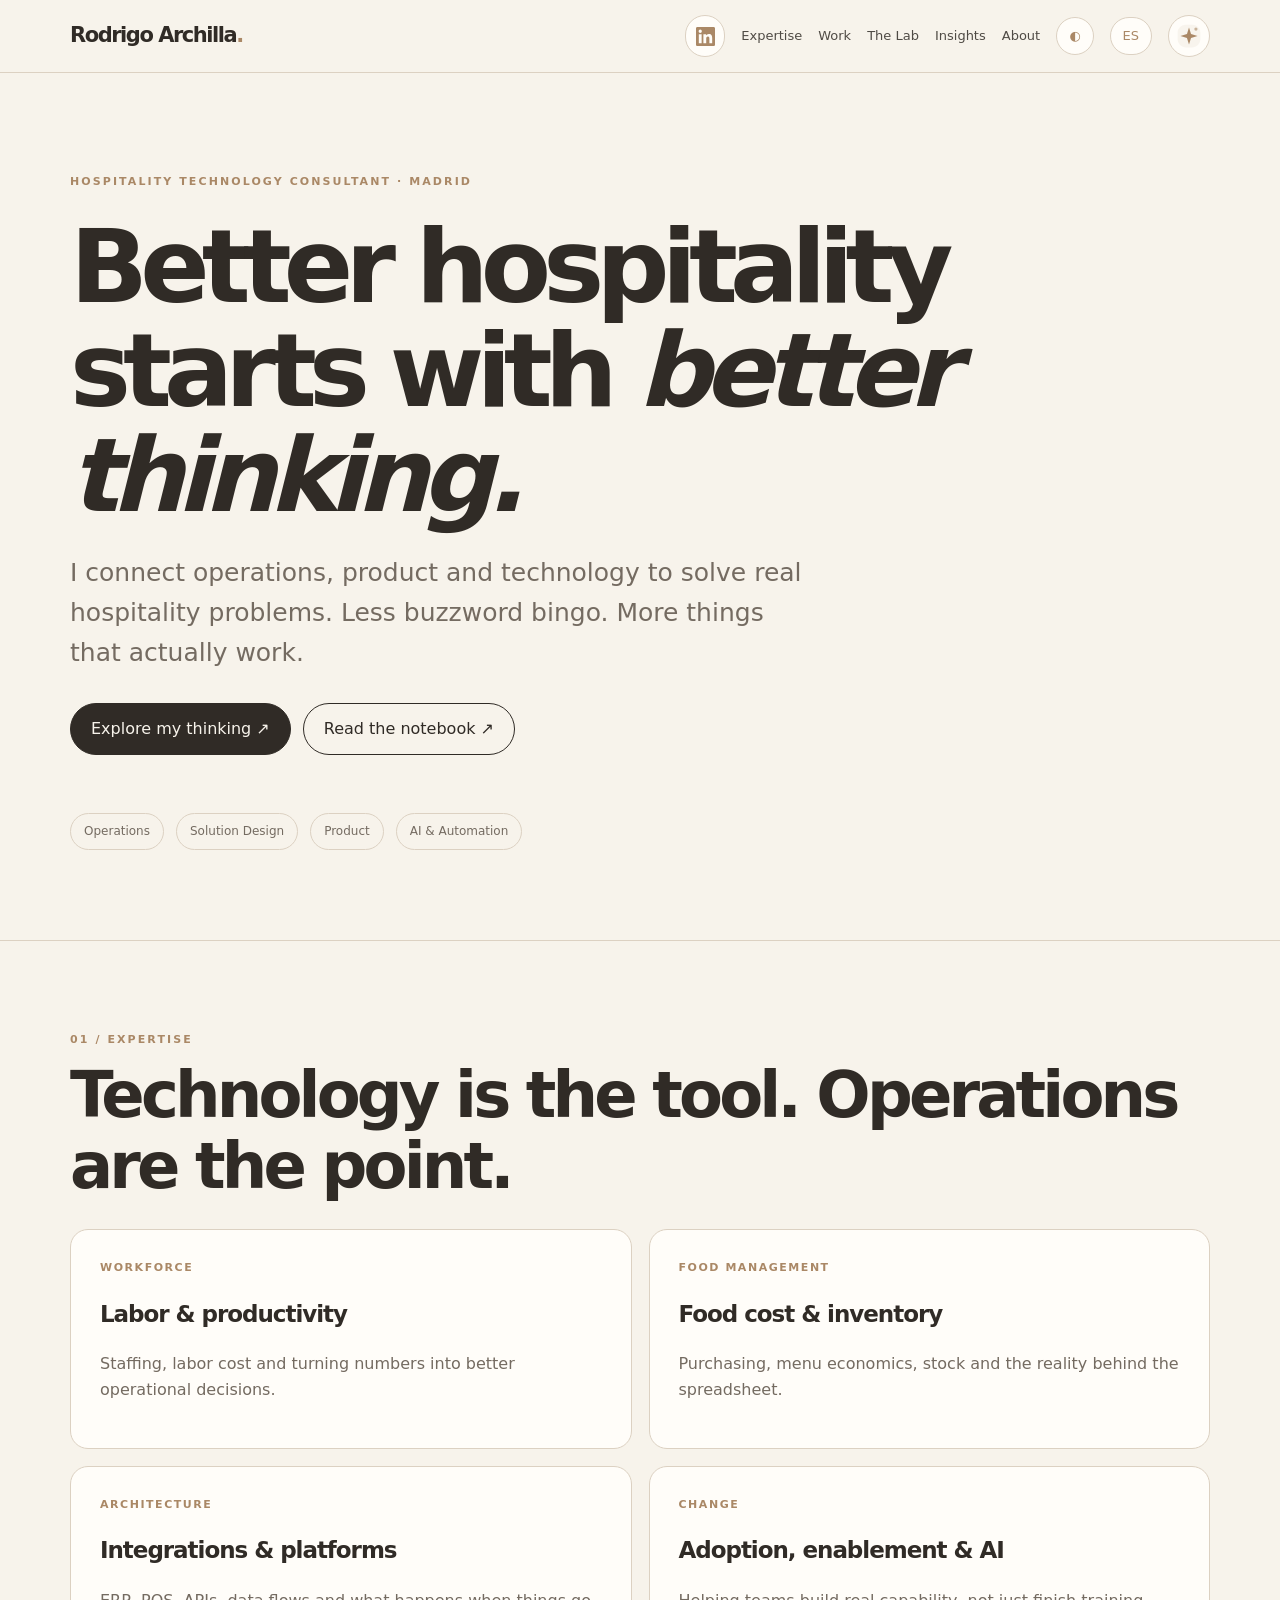
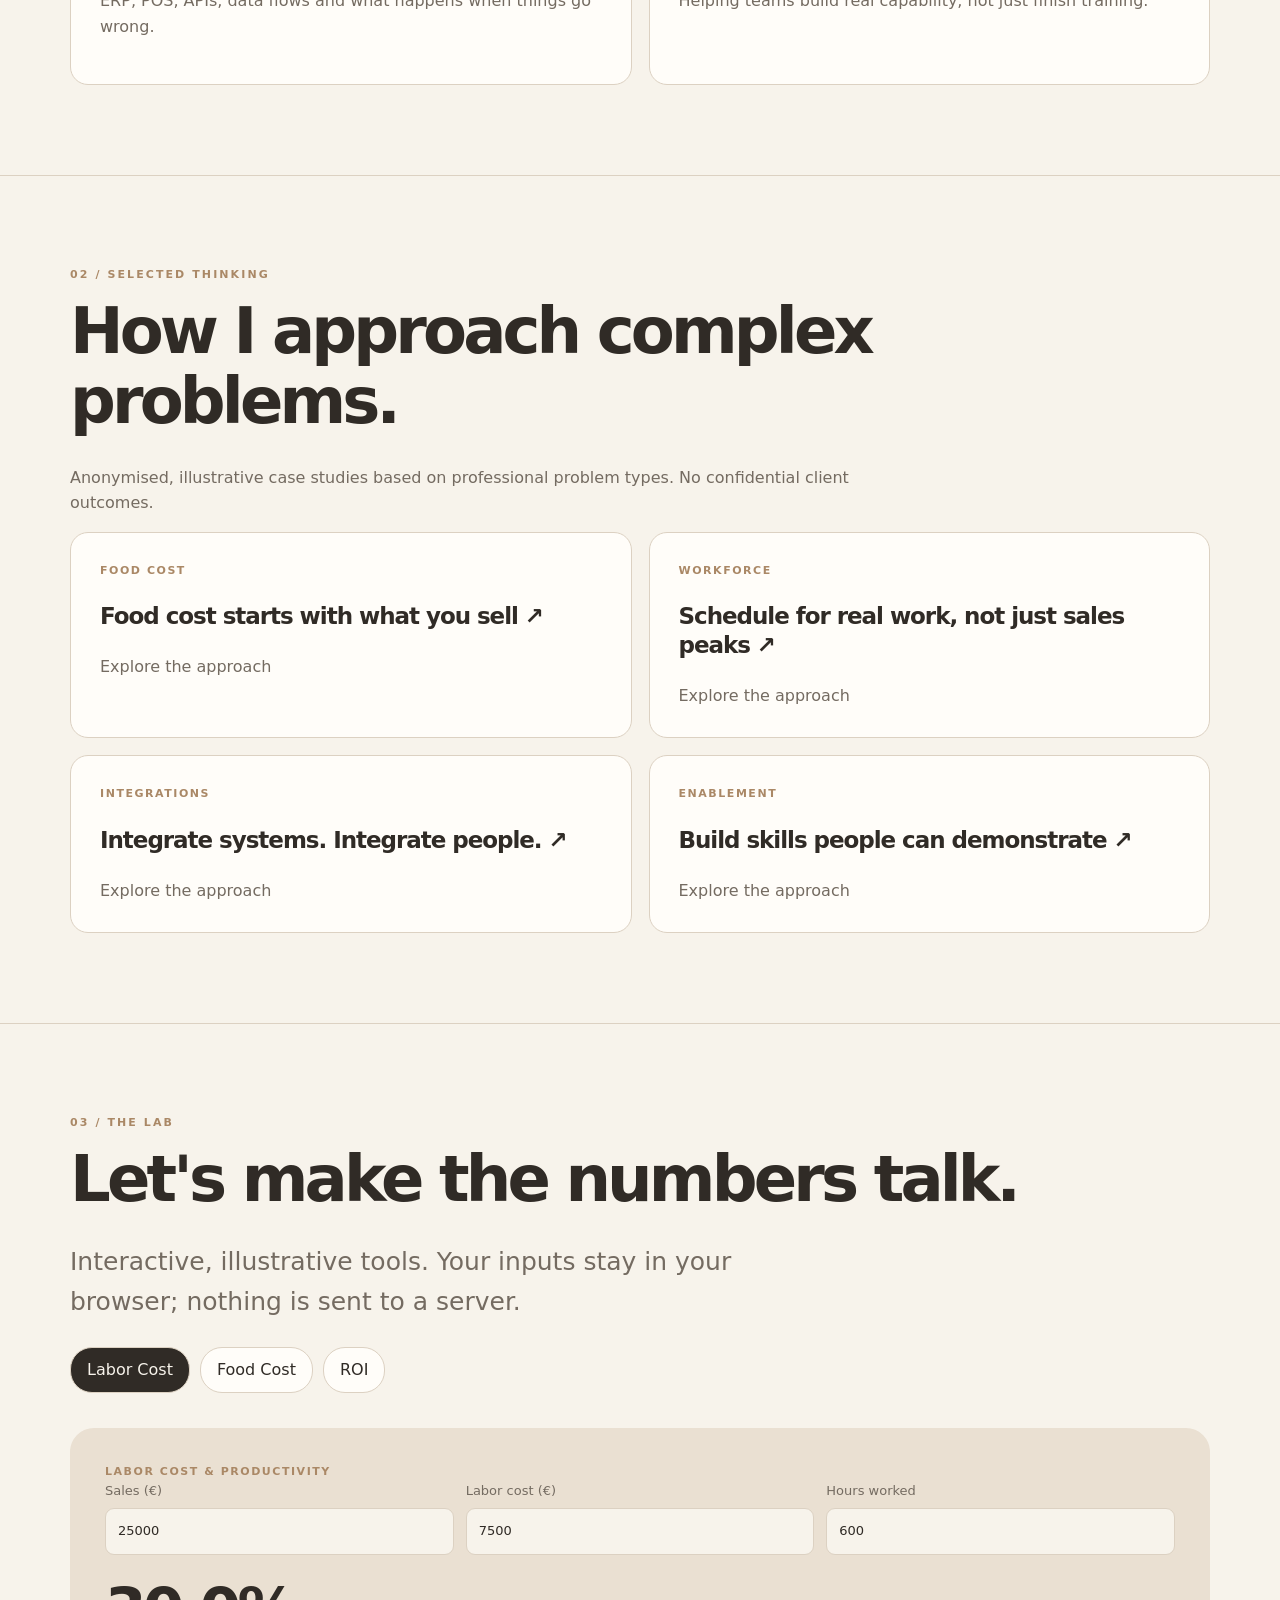
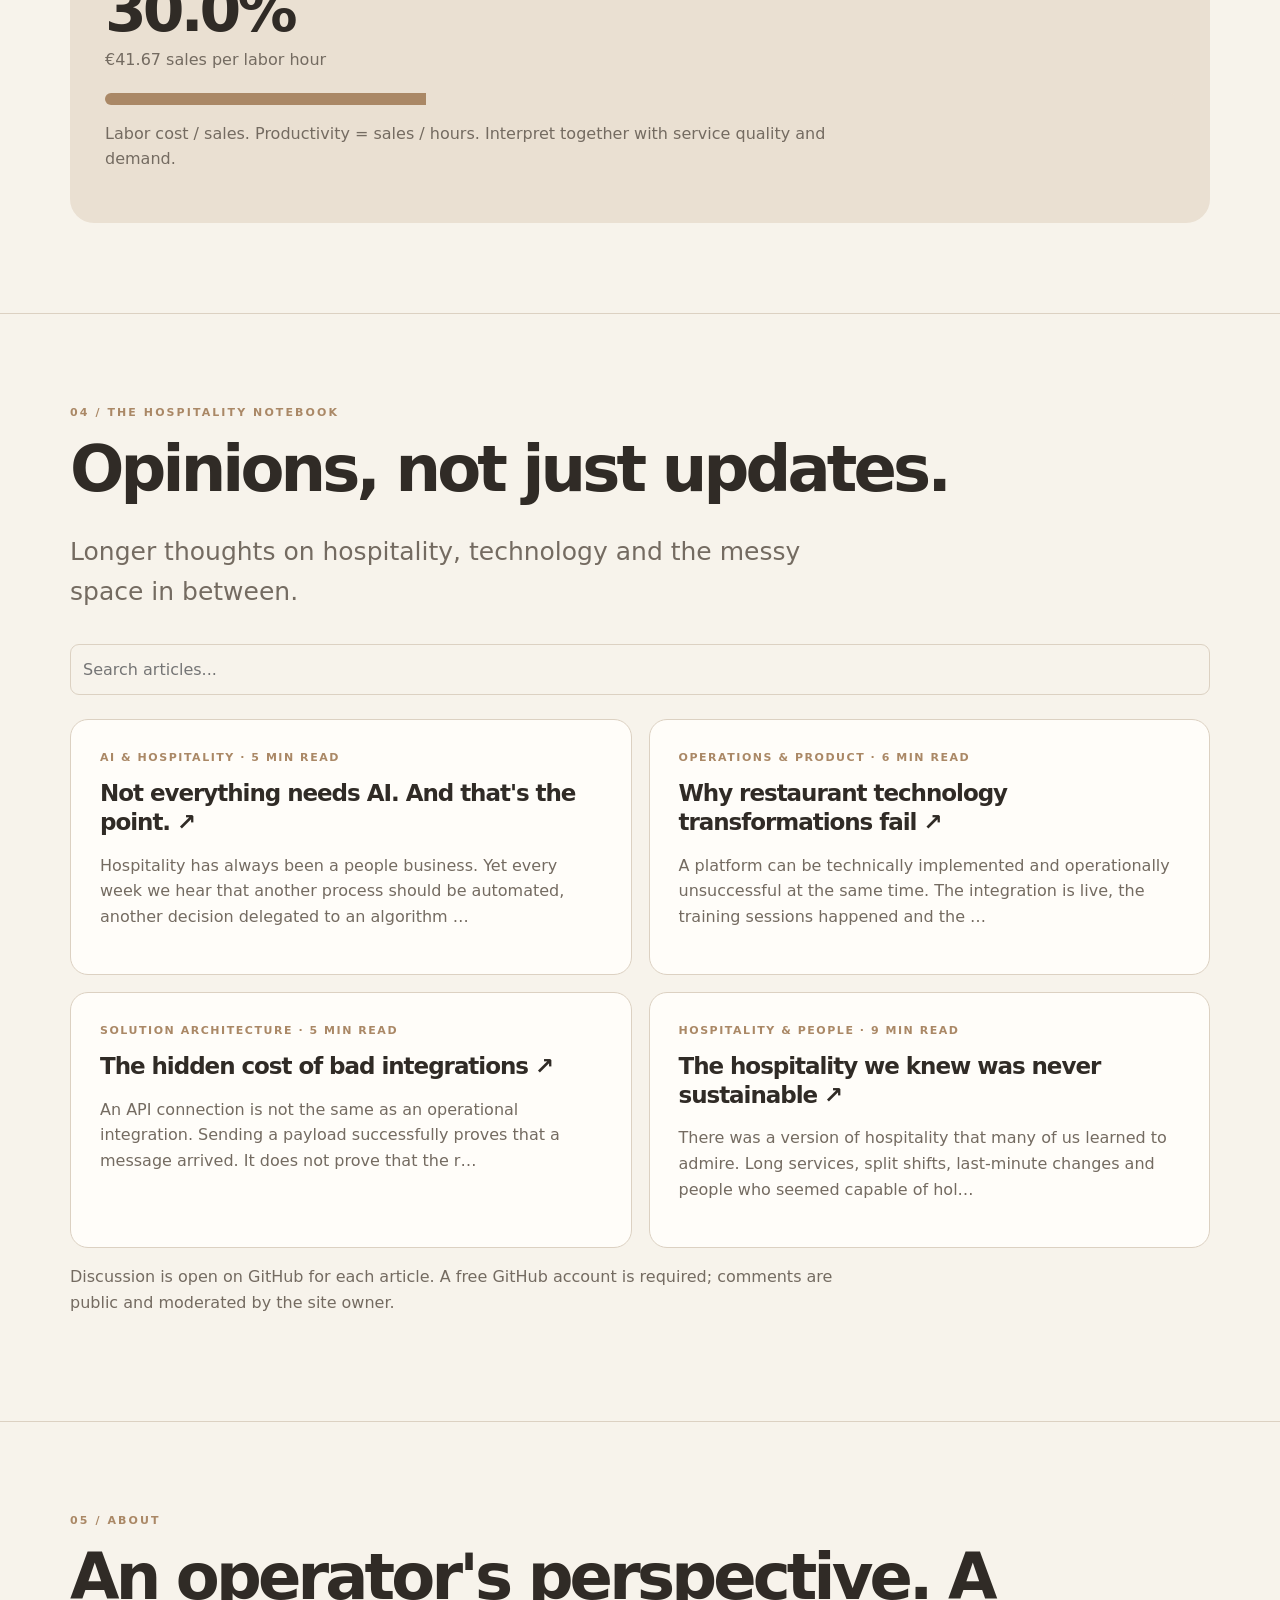
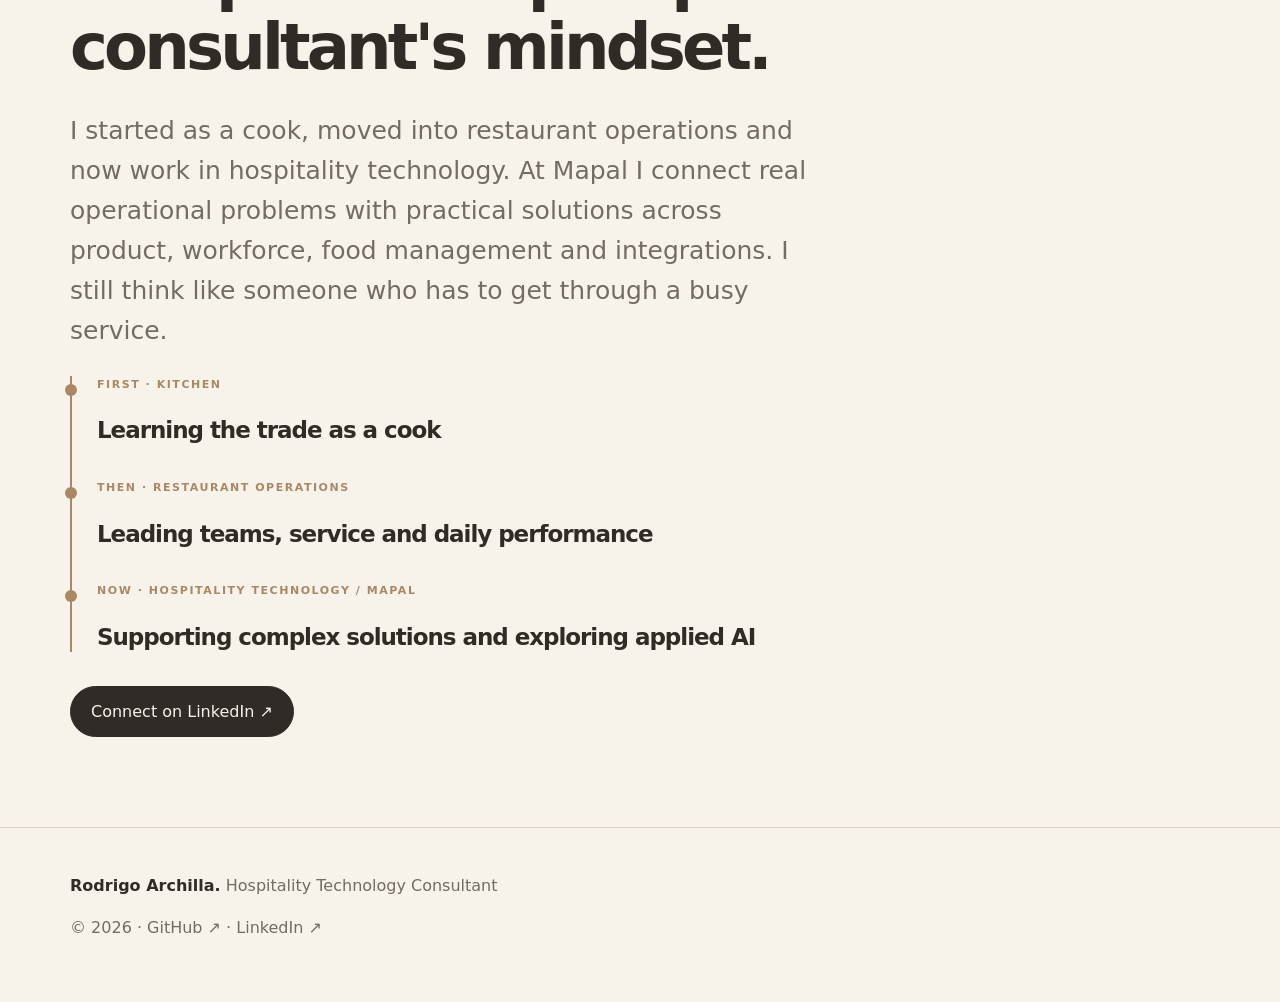
==== index.html @ 77b2ec06 "Avoid HTML injection surfaces in AI error rendering" ====
<!doctype html><html lang="en"><head><meta charset="utf-8"><meta name="viewport" content="width=device-width,initial-scale=1"><title>Rodrigo Archilla | Hospitality Technology Consultant</title><meta name="description" content="Rodrigo Archilla — Hospitality Technology Consultant. Insights, operational tools and solution design for better hospitality."><meta name="theme-color" content="#f7f3eb"><link rel="canonical" href="https://raarchilla-create.github.io/"><meta property="og:type" content="website"><meta property="og:title" content="Rodrigo Archilla — Hospitality Technology Consultant"><meta property="og:description" content="Better hospitality starts with better thinking. Explore operations, product, technology and practical AI."><meta property="og:url" content="https://raarchilla-create.github.io/"><meta name="twitter:card" content="summary_large_image"><meta property="og:image" content="https://raarchilla-create.github.io/social.svg"><script type="application/ld+json">{"@context":"https://schema.org","@type":"Person","name":"Rodrigo Archilla","jobTitle":"Hospitality Technology Consultant","url":"https://raarchilla-create.github.io/","sameAs":["https://www.linkedin.com/in/rodrigoarchilla","https://github.com/raarchilla-create"]}</script><style>
:root{--bg:#f7f3eb;--paper:#fffdf9;--ink:#302b26;--muted:#746b61;--border:#dcd1c2;--accent:#aa8866;--shade:#eae0d2;--shadow:0 18px 65px #3c2e1b12}body.dark{--bg:#211f1c;--paper:#2b2824;--ink:#f3eee6;--muted:#bdb0a2;--border:#514a42;--accent:#d8b48b;--shade:#36312c;--shadow:0 18px 65px #0005}*{box-sizing:border-box}html{scroll-behavior:smooth}body{background:var(--bg);color:var(--ink);margin:0;font:16px/1.6 system-ui,-apple-system,Segoe UI,sans-serif;transition:background .3s,color .3s}button,input,select{font:inherit}button{cursor:pointer}a{color:inherit;text-decoration:none}a:hover{text-decoration:underline}.wrap{width:min(1140px,calc(100% - 42px));margin:auto}.top{position:sticky;top:0;z-index:10;background:var(--bg);border-bottom:1px solid var(--border)}.nav{display:flex;align-items:center;justify-content:space-between;gap:18px;min-height:72px}.brand{font-weight:800;font-size:21px;letter-spacing:-.07em;white-space:nowrap;flex-shrink:0}.brand b{color:var(--accent)}.links{display:flex;align-items:center;gap:16px;font-size:13px;flex-shrink:0}.links a{opacity:.84}.iconbtn{border:1px solid var(--border);background:var(--paper);color:var(--accent);padding:8px 12px;border-radius:24px}.mobile{display:none}.hero{padding:100px 0 90px;min-height:76vh;display:flex;align-items:center}.eyebrow{font-size:11px;font-weight:750;text-transform:uppercase;letter-spacing:.19em;color:var(--accent)}h1{font-size:clamp(54px,8vw,105px);line-height:1.02;letter-spacing:-.077em;max-width:1060px;margin:24px 0}h2{font-size:clamp(35px,5vw,64px);letter-spacing:-.06em;line-height:1.1;margin:12px 0 28px}h3{font-size:23px;letter-spacing:-.045em;line-height:1.25}p{max-width:78ch}.lead{font-size:clamp(19px,2.3vw,25px);max-width:750px;color:var(--muted)}.buttons{display:flex;flex-wrap:wrap;gap:12px;margin-top:30px}.button{border:1px solid var(--ink);background:transparent;color:var(--ink);padding:12px 20px;border-radius:40px;display:inline-block;transition:transform .2s}.button.primary{background:var(--ink);color:var(--bg)}.button:hover{transform:translateY(-3px);text-decoration:none}.strip{display:flex;gap:12px;flex-wrap:wrap;margin-top:58px}.pill{border:1px solid var(--border);padding:8px 13px;border-radius:25px;font-size:12px;color:var(--muted)}section{padding:90px 0;border-top:1px solid var(--border)}.grid{display:grid;grid-template-columns:repeat(2,minmax(0,1fr));gap:17px}.card{border:1px solid var(--border);background:var(--paper);padding:29px;border-radius:18px;transition:transform .25s,box-shadow .25s}.card:hover{transform:translateY(-4px);box-shadow:var(--shadow)}.card p{color:var(--muted)}.wide{grid-column:span 2}.tag{color:var(--accent);font-size:11px;font-weight:750;text-transform:uppercase;letter-spacing:.14em}.muted{color:var(--muted)}.feature{background:var(--shade);border-radius:24px;padding:35px;margin-top:35px}.tabs{display:flex;gap:10px;flex-wrap:wrap;margin:20px 0}.tabs button{border:1px solid var(--border);border-radius:22px;padding:9px 16px;background:var(--paper);color:var(--ink)}.tabs button.active{background:var(--ink);color:var(--bg)}.inputs{display:grid;grid-template-columns:repeat(3,1fr);gap:12px}.inputs label{font-size:13px;color:var(--muted)}input[type=number],input[type=search]{background:var(--bg);border:1px solid var(--border);color:var(--ink);border-radius:9px;padding:12px;width:100%;margin-top:7px}.metric{font-size:clamp(38px,5vw,60px);font-weight:800;letter-spacing:-.065em;line-height:1.1;margin:22px 0 4px}.bar{height:12px;background:var(--shade);border-radius:20px;overflow:hidden;margin-top:20px}.fill{height:100%;background:var(--accent);width:0;transition:width .4s}.case-btn{width:100%;text-align:left;border:0;background:transparent;color:var(--ink);padding:0}.case-detail{display:none;border-top:1px solid var(--border);margin-top:18px;padding-top:14px}.case-detail.open{display:block}.case-detail strong{display:block;margin-top:13px}.article{display:block}.article:hover{text-decoration:none}.article h3{margin:12px 0}.article-view{display:none;max-width:800px;margin:auto;padding:70px 0}.article-view.active{display:block}.article-view p{font-size:19px;line-height:1.85;margin:26px 0}.back{border:0;background:transparent;color:var(--accent);padding:0}.timeline{border-left:2px solid var(--accent);padding-left:25px}.timeline article{position:relative;margin:0 0 34px}.timeline article:before{content:"";position:absolute;width:12px;height:12px;background:var(--accent);border-radius:50%;left:-32px;top:8px}.reveal{opacity:0;transform:translateY(22px);transition:opacity .7s,transform .7s}.reveal.visible{opacity:1;transform:none}footer{padding:45px 0;border-top:1px solid var(--border)}.hide{display:none!important}#articleArea{min-height:70vh}@media(max-width:760px){.links a{display:none}.links{gap:7px}.mobile{display:block}.hero{padding:70px 0;min-height:67vh}h1{font-size:clamp(49px,12vw,75px)}section{padding:60px 0}.grid,.inputs{grid-template-columns:1fr}.wide{grid-column:auto}.card{padding:22px}.feature{padding:20px}.article-view{padding:45px 0}.article-view p{font-size:17px}}@media(prefers-reduced-motion:reduce){*,*:before,*:after{scroll-behavior:auto!important;animation:none!important;transition:none!important}.reveal{opacity:1;transform:none}}

/* Compact mobile-first knowledge chat */
.agent-card{padding:0!important;overflow:hidden}.agent-head{padding:22px 24px;border-bottom:1px solid var(--border);background:var(--paper)}.agent-head h3{margin:7px 0 5px;font-size:21px}.agent-head p{font-size:13px;line-height:1.55;color:var(--muted);margin:0}.agent-chat{padding:18px 22px;min-height:130px;max-height:390px;overflow:auto;display:flex;flex-direction:column;gap:14px}.agent-bubble{max-width:94%;padding:13px 16px;border-radius:16px;font-size:14px;line-height:1.65;overflow-wrap:anywhere}.agent-bubble.user{align-self:flex-end;background:var(--ink);color:var(--bg);border-bottom-right-radius:5px}.agent-bubble.bot{align-self:flex-start;background:var(--bg);color:var(--ink);border:1px solid var(--border);border-bottom-left-radius:5px}.agent-bubble p{margin:0 0 10px}.agent-bubble p:last-child{margin-bottom:0}.agent-bubble a{display:inline-block;margin:5px 9px 2px 0;font-size:11px;letter-spacing:0;text-transform:none;text-decoration:underline}.agent-form{display:flex;gap:9px;padding:14px 18px;border-top:1px solid var(--border);align-items:center}.agent-form input[type=search]{margin:0;min-width:0;flex:1;background:var(--bg);font-size:14px;border-radius:25px}.agent-form button{flex:none;border-radius:25px;padding:11px 17px;font-size:13px}.agent-status{font-size:11px;color:var(--muted);padding:0 23px 15px}.agent-chat:empty:before{content:'Ask about food cost, staffing, compliance or integrations.';color:var(--muted);font-size:13px;align-self:center;margin:auto;text-align:center}@media(max-width:760px){.agent-head{padding:17px}.agent-chat{padding:14px;max-height:340px;min-height:110px}.agent-form{padding:12px;gap:7px}.agent-form button{padding:11px 14px}.agent-bubble{max-width:98%;font-size:13px}}

.social-nav{display:flex!important;align-items:center;justify-content:center;flex:none;width:40px;height:42px;border:1px solid var(--border);border-radius:24px;background:var(--paper);color:var(--ink);opacity:1!important}.social-nav:hover{background:var(--shade);text-decoration:none}.social-nav svg{color:var(--accent)}.ai-nav-button{display:flex;align-items:center;justify-content:center;flex:none;border:1px solid var(--border);color:var(--accent);background:var(--paper);border-radius:50%;padding:0;width:42px;height:42px;min-height:42px}.ai-nav-button svg{color:var(--accent);width:26px;height:26px}.ai-nav-label{font-size:11px;letter-spacing:.08em;font-weight:800}.ai-nav-button:hover{background:var(--shade)}.ai-overlay{position:fixed;inset:0;z-index:1000;background:#1a1716a6;display:none;align-items:center;justify-content:center;padding:18px}.ai-overlay.open{display:flex}.ai-panel{position:relative;width:min(560px,100%);max-height:min(720px,calc(100dvh - 36px));display:flex;flex-direction:column}.ai-panel .agent-card{margin:0!important;display:flex;flex-direction:column;max-height:inherit;box-shadow:0 24px 75px #0003}.ai-panel .agent-chat{flex:1;min-height:170px;max-height:none;height:330px;overflow:auto}.ai-close{position:absolute;right:12px;top:11px;z-index:2;border:1px solid var(--border);border-radius:50%;width:35px;height:35px;background:var(--paper);color:var(--ink);font-size:23px;line-height:1}.ai-panel .agent-head{padding-right:58px}@media(max-width:760px){.nav{gap:8px}.brand{font-size:19px}.ai-nav-button{padding:9px 10px}.ai-overlay{padding:10px;align-items:flex-end}.ai-panel{width:100%;max-height:calc(100dvh - 24px)}.ai-panel .agent-card{border-radius:18px}.ai-panel .agent-chat{height:min(50dvh,410px);min-height:180px}.ai-panel .agent-head{padding-right:52px}}
.agent-sources{font-size:11px;line-height:1.5;color:var(--muted);margin-top:13px;padding-top:10px;border-top:1px solid var(--border)}.agent-bubble.bot{white-space:pre-wrap}.agent-bubble.bot .agent-sources{white-space:normal}</style><!-- Cloudflare Web Analytics --><script defer src="https://static.cloudflareinsights.com/beacon.min.js" data-cf-beacon='{"token":"dbd1819a229a4f39ab7b75efaddaafa1"}'></script><!-- End Cloudflare Web Analytics -->
</head><body>
<header class="top"><nav class="wrap nav"><a class="brand" href="#home" onclick="home()">Rodrigo Archilla<b>.</b></a><div class="links"><a class="social-nav" href="https://www.linkedin.com/in/rodrigoarchilla" target="_blank" rel="noopener noreferrer" aria-label="LinkedIn de Rodrigo Archilla" title="LinkedIn"><svg viewBox="0 0 24 24" width="19" height="19" fill="currentColor" aria-hidden="true"><path d="M20.447 20.452h-3.554v-5.569c0-1.328-.027-3.037-1.852-3.037-1.853 0-2.136 1.445-2.136 2.939v5.667H9.35V9h3.414v1.561h.049c.476-.9 1.637-1.85 3.37-1.85 3.6 0 4.264 2.37 4.264 5.455v6.286ZM5.337 7.433a2.062 2.062 0 1 1 0-4.124 2.062 2.062 0 0 1 0 4.124Zm1.782 13.019H3.555V9h3.564v11.452ZM22.225 0H1.771C.792 0 0 .774 0 1.729v20.542C0 23.227.792 24 1.771 24h20.451C23.2 24 24 23.227 24 22.271V1.729C24 .774 23.2 0 22.222 0h.003Z"/></svg></a><a href="#expertise" data-en="Expertise" data-es="Especialidades">Expertise</a><a href="#work" data-en="Work" data-es="Casos">Work</a><a href="#lab">The Lab</a><a href="#insights">Insights</a><a href="#about" data-en="About" data-es="Sobre mí">About</a><button class="iconbtn" id="theme" aria-label="Toggle dark mode">◐</button><button class="iconbtn" id="language" aria-label="Change language">ES</button><button class="ai-nav-button" id="aiOpen" type="button" aria-label="Abrir chat de IA" aria-haspopup="dialog" aria-controls="aiDialog" title="Hospitality AI"><svg viewBox="0 0 32 32" width="28" height="28" fill="none" aria-hidden="true"><rect x="2" y="2" width="28" height="28" rx="10" fill="currentColor" fill-opacity=".08"/><path d="M16 5.5 18.5 13.5 26.5 16 18.5 18.5 16 26.5 13.5 18.5 5.5 16 13.5 13.5Z" fill="currentColor"/><circle cx="24.5" cy="7.5" r="2" fill="currentColor" opacity=".6"/></svg></button></div></nav></header><div id="aiDialog" class="ai-overlay" role="dialog" aria-modal="true" aria-label="Hospitality AI assistant" aria-hidden="true"><div class="ai-panel"><button class="ai-close" type="button" id="aiClose" aria-label="Close assistant">×</button><div class="card agent-card" style="margin-top:16px"><div class="agent-head"><div class="tag" data-en="Hospitality AI · Beta" data-es="IA para hostelería · Beta">Hospitality AI · Beta</div><h3 data-en="Ask Rodrigo's AI" data-es="Pregunta a la IA">Ask Rodrigo's AI</h3><p data-en="Practical answers about operations, people and technology." data-es="Respuestas prácticas sobre operaciones, personas y tecnología.">Practical answers about operations, people and technology.</p></div><div class="agent-chat" id="askAnswer" role="log" aria-live="polite"></div><form id="askForm" class="agent-form"><input id="askQuestion" type="search" required maxlength="650" placeholder="Ask a question…" aria-label="Ask a question" style="width:auto"><button class="button primary" type="submit" data-en="Send ↑" data-es="Enviar ↑">Send ↑</button></form><div class="agent-status" data-en="AI responses may be imperfect. Do not share confidential data." data-es="La IA puede equivocarse. No compartas datos confidenciales.">AI responses may be imperfect. Do not share confidential data.</div></div></div></div></div>
<div id="site"><main><div id="home" class="wrap hero"><div><div class="eyebrow">Hospitality Technology Consultant · Madrid</div><h1 data-en="Better hospitality starts with <em>better thinking.</em>" data-es="Una mejor hostelería empieza con <em>mejores ideas.</em>">Better hospitality starts with <em>better thinking.</em></h1><p class="lead" data-en="I connect operations, product and technology to solve real hospitality problems. Less buzzword bingo. More things that actually work." data-es="Conecto operaciones, producto y tecnología para resolver problemas reales de hostelería. Menos palabras de moda. Más cosas que funcionan.">I connect operations, product and technology to solve real hospitality problems. Less buzzword bingo. More things that actually work.</p><div class="buttons"><a class="button primary" href="#work" data-en="Explore my thinking ↗" data-es="Descubre mi enfoque ↗">Explore my thinking ↗</a><a class="button" href="#insights" data-en="Read the notebook ↗" data-es="Lee mis artículos ↗">Read the notebook ↗</a></div><div class="strip"><span class="pill">Operations</span><span class="pill">Solution Design</span><span class="pill">Product</span><span class="pill">AI & Automation</span></div></div></div>
<section id="expertise"><div class="wrap reveal"><div class="eyebrow">01 / Expertise</div><h2 data-en="Technology is the tool. Operations are the point." data-es="La tecnología es la herramienta. La operación es lo importante.">Technology is the tool. Operations are the point.</h2><div class="grid"><div class="card"><div class="tag">Workforce</div><h3 data-en="Labor & productivity" data-es="Personal y productividad">Labor & productivity</h3><p data-en="Staffing, labor cost and turning numbers into better operational decisions." data-es="Plantillas, costes laborales y convertir datos en mejores decisiones operativas.">Staffing, labor cost and turning numbers into better operational decisions.</p></div><div class="card"><div class="tag">Food management</div><h3 data-en="Food cost & inventory" data-es="Costes de alimentos e inventario">Food cost & inventory</h3><p data-en="Purchasing, menu economics, stock and the reality behind the spreadsheet." data-es="Compras, rentabilidad de menús, stock y la realidad detrás de la hoja de cálculo.">Purchasing, menu economics, stock and the reality behind the spreadsheet.</p></div><div class="card"><div class="tag">Architecture</div><h3 data-en="Integrations & platforms" data-es="Integraciones y plataformas">Integrations & platforms</h3><p data-en="ERP, POS, APIs, data flows and what happens when things go wrong." data-es="ERP, POS, APIs, flujos de datos y qué pasa cuando algo falla.">ERP, POS, APIs, data flows and what happens when things go wrong.</p></div><div class="card"><div class="tag">Change</div><h3 data-en="Adoption, enablement & AI" data-es="Adopción, capacitación e IA">Adoption, enablement & AI</h3><p data-en="Helping teams build real capability, not just finish training." data-es="Ayudar a los equipos a desarrollar capacidades reales, no solo completar cursos.">Helping teams build real capability, not just finish training.</p></div></div></div></section>
<section id="work"><div class="wrap reveal"><div class="eyebrow">02 / Selected thinking</div><h2 data-en="How I approach complex problems." data-es="Cómo abordo problemas complejos.">How I approach complex problems.</h2><p class="muted" data-en="Anonymised, illustrative case studies based on professional problem types. No confidential client outcomes." data-es="Casos ilustrativos y anonimizados basados en retos profesionales. Sin resultados confidenciales de clientes.">Anonymised, illustrative case studies based on professional problem types. No confidential client outcomes.</p><div id="cases" class="grid"></div></div></section>
<section id="lab"><div class="wrap reveal"><div class="eyebrow">03 / The Lab</div><h2 data-en="Let's make the numbers talk." data-es="Hagamos que hablen los números.">Let's make the numbers talk.</h2><p class="lead" data-en="Interactive, illustrative tools. Your inputs stay in your browser; nothing is sent to a server." data-es="Herramientas interactivas e ilustrativas. Tus datos permanecen en el navegador; no se envían a ningún servidor.">Interactive, illustrative tools. Your inputs stay in your browser; nothing is sent to a server.</p><div class="tabs" id="labTabs"><button class="active" data-lab="labor">Labor Cost</button><button data-lab="food">Food Cost</button><button data-lab="roi">ROI</button></div><div class="feature"><div id="labHeading" class="tag">Labor Cost & Productivity</div><div class="inputs" id="labInputs"></div><div class="metric" id="labMetric" aria-live="polite"></div><div class="muted" id="labDetail"></div><div class="bar"><div class="fill" id="labFill"></div></div><p class="muted" id="labExplain"></p></div></div></section>
<section id="insights"><div class="wrap reveal"><div class="eyebrow">04 / The Hospitality Notebook</div><h2 data-en="Opinions, not just updates." data-es="Opiniones, no solo novedades.">Opinions, not just updates.</h2><p class="lead" data-en="Longer thoughts on hospitality, technology and the messy space in between." data-es="Reflexiones sobre hostelería, tecnología y todo lo que ocurre entre ambas.">Longer thoughts on hospitality, technology and the messy space in between.</p><input id="search" type="search" data-placeholder-en="Search articles..." data-placeholder-es="Buscar artículos..." placeholder="Search articles..." aria-label="Search articles"><div id="articles" class="grid" style="margin-top:24px"></div><p class="muted" data-en="Discussion is open on GitHub for each article. A free GitHub account is required; comments are public and moderated by the site owner." data-es="Cada artículo tiene un debate abierto en GitHub. Se necesita una cuenta gratuita; los comentarios son públicos y los modera el propietario.">Discussion: share your perspective with me on LinkedIn. Public on-site comments require a moderated service and are not enabled yet.</p></div></section>
<section id="about"><div class="wrap reveal"><div class="eyebrow">05 / About</div><h2 data-en="An operator's perspective. A consultant's mindset." data-es="La perspectiva de operaciones. La mentalidad de consultoría.">An operator's perspective. A consultant's mindset.</h2><p class="lead" data-en="I started as a cook, moved into restaurant operations and now work in hospitality technology. At Mapal I connect real operational problems with practical solutions across product, workforce, food management and integrations. I still think like someone who has to get through a busy service." data-es="Empecé como cocinero, pasé a operaciones de restauración y hoy trabajo en tecnología para hostelería. En Mapal conecto problemas operativos reales con soluciones prácticas de producto, personal, gestión alimentaria e integraciones. Sigo pensando como alguien que tiene que sacar adelante un servicio complicado.">My path has taken me from hospitality operations to technology and product. I currently work at Mapal, helping connect complex product questions, operational needs and solution-oriented work. I care about what people can actually use on a busy Tuesday.</p><div class="timeline"><article><div class="tag" data-en="First · Kitchen" data-es="Primero · Cocina">Earlier · Hospitality operations</div><h3 data-en="Learning the trade as a cook" data-es="Aprender el oficio como cocinero">Learning how the business really runs</h3></article><article><div class="tag" data-en="Then · Restaurant operations" data-es="Después · Operaciones de restauración">Next · Technology & product</div><h3 data-en="Leading teams, service and daily performance" data-es="Gestionar equipos, servicios y resultados diarios">Translating problems into practical systems</h3></article><article><div class="tag" data-en="Now · Hospitality technology / Mapal" data-es="Ahora · Tecnología para hostelería / Mapal">Now · Mapal / 2025 onward</div><h3 data-en="Supporting complex solutions and exploring applied AI" data-es="Apoyar soluciones complejas y explorar IA aplicada">Supporting complex solutions and exploring applied AI</h3></article></div><a class="button primary" href="https://www.linkedin.com/in/rodrigoarchilla" target="_blank" rel="noopener">Connect on LinkedIn ↗</a></div></section></main></div>
<div id="articleArea" class="wrap hide"><article class="article-view active"><button class="back" onclick="home()" data-en="← Back to the notebook" data-es="← Volver a los artículos">← Back to the notebook</button><div id="articleContent"></div><div id="embeddedComments" class="feature"><div class="tag" data-en="Reader discussion" data-es="Debate de lectores">Reader discussion</div><p data-en="Comments use GitHub sign-in and are public. If the widget is not available, use the direct discussion link below." data-es="Los comentarios requieren iniciar sesión con GitHub y son públicos. Si el módulo no aparece, usa el enlace al debate de abajo.">Comments use GitHub sign-in and are public. If the widget is not available, use the direct discussion link below.</p><div id="utterancesMount"></div></div><div class="feature"><div class="tag" data-en="Continue the conversation" data-es="Continuemos la conversación">Continue the conversation</div><p data-en="Have a different perspective? I'd love to hear it on LinkedIn." data-es="¿Lo ves de otra manera? Me encantará leerte en LinkedIn.">Have a different perspective? I'd love to hear it on LinkedIn.</p><a class="button" id="comments" href="#" target="_blank" rel="noopener" data-en="Read & write comments ↗" data-es="Leer y escribir comentarios ↗">Read & write comments ↗</a><a class="button" href="https://www.linkedin.com/in/rodrigoarchilla" target="_blank" rel="noopener">LinkedIn ↗</a><button class="button" id="share" data-en="Share this article ↗" data-es="Compartir artículo ↗">Share this article ↗</button></div></article></div>
<footer><div class="wrap"><strong>Rodrigo Archilla.</strong> <span class="muted">Hospitality Technology Consultant</span><p class="muted">© <span id="year"></span> · <a href="https://github.com/raarchilla-create" target="_blank" rel="noopener">GitHub ↗</a> · <a href="https://www.linkedin.com/in/rodrigoarchilla" target="_blank" rel="noopener">LinkedIn ↗</a></p></div></footer>
<script id="contentData" type="application/json">{"articles":[{"slug":"not-everything-needs-ai","cat":"AI & Hospitality","read":5,"title":["Not everything needs AI. And that's the point.","No todo necesita IA. Y de eso se trata."],"paras":[["Hospitality has always been a people business. Yet every week we hear that another process should be automated, another decision delegated to an algorithm and another dashboard given an AI assistant. Sometimes that is exactly right. Sometimes it is an expensive way of avoiding a difficult operational conversation.","La hostelería siempre ha sido un negocio de personas. Sin embargo, cada semana escuchamos que hay que automatizar otro proceso, delegar otra decisión en un algoritmo y añadir un asistente de IA a otro dashboard. A veces es exactamente lo correcto. Otras, es una forma cara de evitar una conversación operativa incómoda."],["The useful question is not whether a tool uses AI. It is what decision improves because the tool exists. Can a manager see a staffing mismatch sooner? Can a kitchen identify waste without spending an hour consolidating spreadsheets? Can a team member find the right procedure while service is running? Those are outcomes worth designing for.","La pregunta útil no es si una herramienta utiliza IA, sino qué decisión mejora gracias a ella. ¿Puede un encargado detectar antes un desajuste de plantilla? ¿Puede una cocina identificar mermas sin dedicar una hora a consolidar hojas de cálculo? ¿Puede alguien encontrar el procedimiento adecuado durante el servicio? Esos son resultados por los que merece la pena diseñar."],["I like to start with three tests. First, is the underlying process understood? Second, is the information reliable enough to support a decision? Third, will the people using the solution trust it and know when to challenge it? If the answer is no, adding a language model rarely fixes the foundation.","Me gusta empezar con tres pruebas. Primero, ¿entendemos el proceso que queremos mejorar? Segundo, ¿es la información suficientemente fiable para tomar decisiones? Tercero, ¿confiarán las personas en la solución y sabrán cuándo cuestionarla? Si la respuesta es no, añadir un modelo de lenguaje rara vez arreglará los cimientos."],["That does not make me pessimistic about AI. Quite the opposite. The opportunity is enormous precisely because hospitality still has so many repetitive tasks and fragmented workflows. But the best applications will often be unglamorous: better exception handling, clearer instructions, fewer manual reconciliations and more time for the human decisions that matter.","Eso no significa que sea pesimista con la IA. Todo lo contrario. La oportunidad es enorme precisamente porque la hostelería aún tiene muchas tareas repetitivas y procesos fragmentados. Pero las mejores aplicaciones serán a menudo poco espectaculares: gestionar mejor las excepciones, aclarar instrucciones, reducir conciliaciones manuales y ganar tiempo para las decisiones humanas importantes."],["The future is not a restaurant where nobody thinks. It is a restaurant where people can spend more time thinking about the right things. Technology should earn its place on the floor, not demand it.","El futuro no es un restaurante donde nadie piense. Es uno donde las personas puedan dedicar más tiempo a pensar en lo que importa. La tecnología debe ganarse su sitio en la operación, no exigirlo."]]},{"slug":"why-restaurant-transformations-fail","cat":"Operations & Product","read":6,"title":["Why restaurant technology transformations fail","Por qué fracasan las transformaciones tecnológicas en restauración"],"paras":[["A platform can be technically implemented and operationally unsuccessful at the same time. The integration is live, the training sessions happened and the project dashboard shows green. Yet the team continues to rely on WhatsApp, paper or the old spreadsheet. That gap is not a minor adoption issue. It is the project outcome.","Una plataforma puede estar implantada técnicamente y fracasar operativamente al mismo tiempo. La integración funciona, se impartió la formación y el panel del proyecto aparece en verde. Sin embargo, el equipo sigue utilizando WhatsApp, papel o la hoja de cálculo de siempre. Esa brecha no es un problema menor de adopción: es el resultado del proyecto."],["Restaurant environments are unforgiving. A tool that adds thirty seconds to a task repeated two hundred times a day is not a small inconvenience. It is a design problem. A workflow that assumes every site has the same staffing model, connectivity or management capacity is not scalable just because the software supports multiple locations.","Los restaurantes no perdonan. Una herramienta que añade treinta segundos a una tarea repetida doscientas veces al día no supone una molestia menor: es un problema de diseño. Un proceso que presupone que todos los centros tienen la misma plantilla, conectividad o capacidad de gestión no es escalable solo porque el software admita múltiples locales."],["I would measure success in behaviors rather than milestones. Are schedules created earlier and adjusted with less friction? Are inventory differences investigated rather than simply accepted? Do managers use the numbers in their daily decisions? Are new employees able to complete the workflow without calling support? These questions reveal value better than a go-live date.","Mediría el éxito en comportamientos, no en hitos. ¿Se elaboran antes los horarios y se ajustan con menos fricción? ¿Se investigan las diferencias de inventario en vez de aceptarlas sin más? ¿Utilizan los responsables los datos para decidir? ¿Pueden los nuevos empleados completar el proceso sin llamar a soporte? Estas preguntas revelan mejor el valor que una fecha de puesta en marcha."],["The most useful discovery happens before the demo. Observe the real work. Ask what happens on a Friday night, when a supplier misses a delivery or when a manager is absent. Then design the exception paths, not only the happy path. In hospitality, exceptions are not edge cases. They are Tuesday.","El descubrimiento más útil sucede antes de la demo. Observa el trabajo real. Pregunta qué pasa un viernes por la noche, cuando falla una entrega o cuando falta un encargado. Diseña las excepciones, no solo el escenario ideal. En hostelería, las excepciones no son casos marginales. Son un martes cualquiera."],["Transformation works when operations, product and implementation share responsibility for the outcome. Not when one team buys software, another configures it and a third is told to use it. The difference is not technology maturity. It is operational empathy.","La transformación funciona cuando operaciones, producto e implantación comparten la responsabilidad sobre el resultado. No cuando un equipo compra software, otro lo configura y a un tercero le dicen que lo utilice. La diferencia no es la madurez tecnológica: es la empatía operativa."]]},{"slug":"hidden-cost-of-integrations","cat":"Solution Architecture","read":5,"title":["The hidden cost of bad integrations","El coste oculto de las malas integraciones"],"paras":[["An API connection is not the same as an operational integration. Sending a payload successfully proves that a message arrived. It does not prove that the receiving system interpreted it correctly, that the business process can recover from errors or that somebody knows who owns a failed transaction.","Una conexión API no equivale a una integración operativa. Enviar correctamente un payload demuestra que llegó un mensaje. No demuestra que el sistema receptor lo interpretase bien, que el proceso pueda recuperarse de los errores o que alguien sepa quién debe resolver una transacción fallida."],["Consider a common pattern: a POS produces sales, an ERP holds financial records and an operational platform needs data to plan or analyze. Each system has its own identifiers, timing, units and rules. The hardest questions are rarely about HTTP. What happens when a site changes code? When a correction arrives after the daily close? When the same event is retried?","Pensemos en un patrón habitual: un POS genera ventas, un ERP mantiene registros financieros y una plataforma operativa necesita datos para planificar o analizar. Cada sistema tiene sus identificadores, tiempos, unidades y reglas. Las preguntas más difíciles rara vez tienen que ver con HTTP. ¿Qué ocurre si cambia el código de un centro? ¿Si llega una corrección después del cierre? ¿Si se reintenta el mismo evento?"],["Good integration design starts with ownership and semantics. Define the source of truth, map identifiers explicitly, choose whether updates are full or incremental and agree what reconciliation looks like. Then make failures observable. An error nobody sees is a business risk, not just a technical log entry.","Un buen diseño comienza por la propiedad de los datos y su significado. Define la fuente de verdad, mapea los identificadores explícitamente, decide si las actualizaciones serán completas o incrementales y acuerda cómo conciliar los resultados. Después, haz visibles los fallos. Un error que nadie ve es un riesgo de negocio, no solo una línea en un log."],["I also care about the handover. The most elegant architecture diagram has limited value if support teams cannot explain the expected flow, distinguish a validation error from a transient failure or identify the next action. Documentation should describe what happens on a bad day, not only on a good one.","También me importa el traspaso. El diagrama de arquitectura más elegante tiene poco valor si soporte no puede explicar el flujo esperado, distinguir un error de validación de uno transitorio o identificar el siguiente paso. La documentación debe describir qué ocurre en un mal día, no solo en uno bueno."],["The real cost of a bad integration is not the development effort alone. It is the repeated manual work, the delayed decisions and the loss of confidence in the data. That is why I think integration architecture belongs in business conversations, not only technical ones.","El coste real de una mala integración no es solo el desarrollo. Es el trabajo manual repetido, las decisiones retrasadas y la pérdida de confianza en los datos. Por eso creo que la arquitectura de integración debe formar parte de las conversaciones de negocio, no solo de las técnicas."]]},{"slug":"hospitality-new-social-contract","cat":"Hospitality & People","read":9,"title":["The hospitality we knew was never sustainable","La hostelería que conocimos nunca fue sostenible"],"paras":[["There was a version of hospitality that many of us learned to admire. Long services, split shifts, last-minute changes and people who seemed capable of holding an entire restaurant together through sheer effort. We called it passion, commitment and sometimes even vocation. But we should also be able to say what it was: a system that too often depended on people giving more hours and more of their lives than they could reasonably sustain.","Hubo una hostelería que muchos aprendimos a admirar. Servicios interminables, turnos partidos, cambios de última hora y personas capaces de sacar adelante un restaurante a base de esfuerzo. Lo llamábamos pasión, compromiso y a veces hasta vocación. Pero también debemos atrevernos a decir lo que era: un sistema que demasiadas veces dependía de que la gente entregara más horas y más vida de las que podía sostener."],["I started in the kitchen. I know the satisfaction of a difficult service that goes well, the pride of a team that moves as one and the knowledge that comes from repetition. I also know that loving your craft does not mean accepting every condition attached to it. A chef, a waiter or a manager should not have to choose between doing their job properly and having a life outside it.","Empecé en la cocina. Conozco la satisfacción de sacar adelante un servicio difícil, el orgullo de un equipo que funciona como uno solo y el oficio que se aprende repitiendo. También sé que amar tu trabajo no significa aceptar cualquier condición. Un cocinero, un camarero o un encargado no debería tener que elegir entre hacer bien su trabajo y tener vida fuera de él."],["Eventually, people got tired. Experienced professionals left, others chose different sectors and the industry discovered that it could no longer assume a permanent supply of trained people willing to accept unpredictable schedules and excessive hours. Calling it a labor shortage explains only half the story. We should also ask why so many people no longer wanted the jobs on offer.","Hasta que la gente se cansó. Profesionales con experiencia se marcharon, otros eligieron sectores diferentes y la industria descubrió que ya no podía dar por hecho que siempre habría personal formado dispuesto a aceptar horarios imprevisibles y jornadas excesivas. Llamarlo falta de personal explica solo media historia. También hay que preguntarse por qué tanta gente dejó de querer los puestos que se ofrecían."],["Something is changing. Not everywhere and not at the same pace, but we are beginning to see more serious conversations about schedules, rest, predictability, fair pay and professional development. Working the hours you are supposed to work should not be a revolutionary achievement. It should be the foundation of a healthy business.","Algo está cambiando. No en todas partes ni al mismo ritmo, pero empezamos a hablar en serio de horarios, descanso, previsibilidad, salarios dignos y desarrollo profesional. Trabajar las horas que te corresponden no debería ser un logro revolucionario. Debería ser la base de un negocio sano."],["And here comes the uncomfortable part: customers are part of this transition too. If we want properly staffed restaurants, skilled professionals, fair wages and sustainable schedules, the price of hospitality must reflect the real cost of delivering it. The old menu price sometimes hid labor that was underpaid, unpaid or stretched beyond reason. That was not efficiency. It was a cost pushed onto the people doing the work.","Y aquí llega la parte incómoda: los clientes también formamos parte de esta transición. Si queremos restaurantes con personal suficiente, profesionales cualificados, salarios justos y jornadas sostenibles, el precio de la hostelería debe reflejar el coste real de ofrecerla. El precio de antes a veces escondía trabajo mal pagado, no pagado o estirado hasta el límite. Eso no era eficiencia. Era trasladar el coste a las personas que hacían el trabajo."],["This does not mean every price increase is justified or that operators should stop looking for efficiency. Quite the opposite. A sustainable business needs to understand what it sells, when it sells it, what each dish contributes and when work actually happens. That is where digital tools can make an enormous difference.","Eso no significa que cualquier subida de precios esté justificada ni que debamos dejar de buscar eficiencia. Todo lo contrario. Un negocio sostenible necesita entender qué vende, cuándo lo vende, cuánto aporta cada plato y en qué momentos se concentra realmente el trabajo. Ahí es donde las herramientas digitales pueden marcar una diferencia enorme."],["Start with food cost. Before asking a supplier for a lower price, look at the product mix: which dishes sell, at what times, in what combinations and with what margin. Then standardize recipes, forecast purchasing and negotiate with evidence. Peeled potatoes may cost twice as much per kilo as unpeeled ones. But how long does someone spend peeling them? What does that labor cost, how much waste is generated and could those minutes be used for preparation that adds more value? The cheapest ingredient is not always the cheapest operation.","Empecemos por el food cost. Antes de pedirle al proveedor que baje precios, miremos el product mix: qué platos se venden, a qué horas, en qué combinaciones y con qué margen. Después, estandaricemos recetas, planifiquemos compras y negociemos con datos. La patata pelada puede costar el doble por kilo que la patata sin pelar. Pero ¿cuánto tarda una persona en pelarla? ¿Cuánto cuesta ese tiempo, cuánta merma genera y podría dedicarse a una elaboración que aporte más valor? El ingrediente más barato no siempre produce la operación más barata."],["The same logic applies to workforce. Having enough employees on the payroll is not the same as having them working when demand requires them. Look at sales by daypart, transactions, covers, preparation, cleaning and the tasks customers never see. Is it worth leaving a Tuesday dangerously understaffed to add two more tables on Saturday? What happens to service, fatigue, errors and retention over months? Scheduling software is useful when it helps answer these questions, not when it merely produces a prettier rota.","Con las plantillas ocurre lo mismo. Tener suficientes personas contratadas no significa tenerlas trabajando cuando la demanda lo requiere. Hay que mirar ventas por franja, transacciones, comensales, preparación, limpieza y las tareas que el cliente no ve. ¿Compensa dejar un martes bajo mínimos para atender dos mesas más el sábado? ¿Qué ocurre con el servicio, el cansancio, los errores y la rotación durante meses? Un programa de horarios sirve cuando ayuda a responder estas preguntas, no cuando simplemente genera un cuadrante más bonito."],["Integrations matter too, in two senses. Systems should talk to one another: POS, inventory, workforce and finance should reduce duplicate work and provide reliable, useful indicators. But people also need to connect. Kitchen and dining room, back of house and front of house, purchasing and operations should share context and objectives. No API can compensate for teams that do not communicate.","Las integraciones importan también en dos sentidos. Los programas deben hablar entre sí: TPV, inventario, personal y finanzas deberían reducir trabajo duplicado y ofrecer indicadores fiables y útiles. Pero las personas también deben conectarse. Cocina y sala, back of house y front of house, compras y operaciones necesitan compartir contexto y objetivos. Ninguna API compensa a equipos que no se comunican."],["Technology cannot decide what kind of employer we want to be. It cannot make a bad culture good by itself, and it should never become an excuse to squeeze another impossible percentage out of a team. What it can do is reveal the real economics, remove avoidable tasks and give managers the visibility to make better choices.","La tecnología no puede decidir qué tipo de empleador queremos ser. No arregla por sí sola una mala cultura y nunca debería convertirse en la excusa para exprimir otro porcentaje imposible de un equipo. Lo que sí puede hacer es mostrar los costes reales, eliminar tareas evitables y dar visibilidad a los responsables para tomar mejores decisiones."],["The future of hospitality is not about going back to the old days with better software. It is about building a different model: one where a good meal, a good business and a good working life can exist together. That may require new prices, new habits and some uncomfortable honesty. But the alternative has already shown us where it leads.","El futuro de la hostelería no consiste en volver a lo de antes con un software mejor. Consiste en construir otro modelo: uno donde una buena experiencia para el cliente, un buen negocio y una buena vida laboral puedan convivir. Quizá requiera nuevos precios, nuevos hábitos y bastante honestidad incómoda. Pero la alternativa ya nos ha enseñado adónde conduce."]]}],"cases":[{"title":["Food cost starts with what you sell","El food cost empieza por lo que vendes"],"cat":"Food Cost","challenge":["Before chasing supplier discounts, do we know the product mix, sales by time of day and contribution margin of each dish?","Antes de perseguir descuentos, ¿conocemos el product mix, las ventas por franja y el margen de cada plato?"],"approach":["Analyse product mix and demand first; then standardise recipes, portions and purchasing. Compare peeled versus unpeeled potatoes using ingredient price, prep minutes, waste and the alternative value of staff time. Negotiate suppliers with a clear volume and specification. ","Analizar primero el mix y la demanda; después estandarizar recetas, raciones y compras. Comparar patata pelada y sin pelar considerando precio, minutos de preparación, merma y usos alternativos del tiempo del equipo. Negociar con proveedores con volúmenes y especificaciones claros."],"outcome":["A practical decision: what to sell, prepare, buy and negotiate—not simply the lowest unit price.","Una decisión práctica: qué vender, preparar, comprar y negociar; no simplemente el menor precio por unidad."]},{"title":["Schedule for real work, not just sales peaks","Planificar cuando hay trabajo real, no solo picos de venta"],"cat":"Workforce","challenge":["Are we short on staff, or are working hours distributed badly? Is leaving Tuesday understaffed worth serving two extra tables on Saturday?","¿Nos falta personal o distribuimos mal las horas? ¿Compensa dejar el martes bajo mínimos para atender dos mesas más el sábado?"],"approach":["Map sales and covers by hour alongside prep, cleaning, breaks and skill requirements. Test scenarios for service quality, fatigue, overtime and retention—not labor percentage alone.","Cruzar ventas y comensales por hora con preparación, limpieza, descansos y competencias necesarias. Evaluar escenarios por calidad de servicio, cansancio, horas extra y retención; no solo por porcentaje de personal."],"outcome":["A more defensible staffing plan with coverage where it matters and realistic, sustainable shifts.","Un cuadrante más razonable, con cobertura donde importa y jornadas realistas y sostenibles."]},{"title":["Integrate systems. Integrate people.","Integrar programas. Integrar personas."],"cat":"Integrations","challenge":["A POS, ERP and workforce platform may each hold useful information while kitchen and dining room still work from different assumptions.","Un TPV, ERP y sistema de personal pueden tener información útil mientras cocina y sala siguen trabajando con supuestos diferentes."],"approach":["Connect data flows to remove double entry and expose specific KPIs: sales per labor hour, stock variance, food cost by dish and exception backlog. In parallel, align BOH/FOH, kitchen/dining room, purchasing and operations on shared handoffs and goals.","Conectar sistemas para eliminar doble registro y obtener KPIs concretos: ventas por hora trabajada, diferencias de inventario, coste por plato e incidencias pendientes. En paralelo, alinear BOH/FOH, cocina/sala, compras y operaciones en traspasos y objetivos compartidos."],"outcome":["Less duplicated work, clearer visibility and fewer gaps between teams—not integration for its own sake.","Menos tareas duplicadas, más visibilidad y menos fricciones entre equipos; no integrar por integrar."]},{"title":["Build skills people can demonstrate","Desarrollar competencias demostrables"],"cat":"Enablement","challenge":["A completed course does not mean someone can use the product during a busy shift.","Completar un curso no significa saber usar el producto durante un turno complicado."],"approach":["Create role-specific practical exercises: build a schedule, explain a food cost variance, investigate a failed data transfer and hand over an operational issue.","Crear ejercicios prácticos por rol: hacer un cuadrante, explicar una desviación de food cost, investigar un fallo de datos y traspasar una incidencia operativa."],"outcome":["Clear evidence of what a person can actually do, beyond course completion.","Evidencia clara de lo que una persona sabe hacer, más allá de completar un curso."]}]}</script><script>
const D=JSON.parse(document.getElementById('contentData').textContent);let lang=localStorage.getItem('ra-lang')||'en',lab='labor',selected=null;const $=id=>document.getElementById(id);const tr=(en,es)=>lang==='en'?en:es;function esc(s){return String(s).replace(/[&<>"']/g,c=>({'&':'&amp;','<':'&lt;','>':'&gt;','"':'&quot;',"'":'&#39;'}[c]))}function euro(n){return new Intl.NumberFormat(lang==='en'?'en-GB':'es-ES',{style:'currency',currency:'EUR',maximumFractionDigits:2}).format(n)}function language(){document.documentElement.lang=lang;$('language').textContent=lang==='en'?'ES':'EN';document.querySelectorAll('[data-en][data-es]').forEach(el=>{el.innerHTML=el.getAttribute('data-'+lang)});document.querySelectorAll('[data-placeholder-en]').forEach(el=>el.placeholder=el.getAttribute('data-placeholder-'+lang));renderCases();renderArticles();renderLab();if(selected)openArticle(selected,false)}
$('language').onclick=()=>{lang=lang==='en'?'es':'en';localStorage.setItem('ra-lang',lang);language()};const theme=localStorage.getItem('ra-theme')||'light';document.body.classList.toggle('dark',theme==='dark');$('theme').onclick=()=>{document.body.classList.toggle('dark');localStorage.setItem('ra-theme',document.body.classList.contains('dark')?'dark':'light')};$('year').textContent=new Date().getFullYear();
function renderCases(){$('cases').innerHTML=D.cases.map((c,i)=>'<div class="card"><div class="tag">'+esc(c.cat)+'</div><button class="case-btn" aria-expanded="false" onclick="toggleCase('+i+',this)"><h3>'+esc(c.title[lang==='en'?0:1])+' ↗</h3><span class="muted">'+tr('Explore the approach','Explorar el enfoque')+'</span></button><div class="case-detail" id="case'+i+'"><strong>'+tr('Challenge','Reto')+'</strong><p>'+esc(c.challenge[lang==='en'?0:1])+'</p><strong>'+tr('Approach','Enfoque')+'</strong><p>'+esc(c.approach[lang==='en'?0:1])+'</p><strong>'+tr('Intended outcome','Resultado esperado')+'</strong><p>'+esc(c.outcome[lang==='en'?0:1])+'</p></div></div>').join('')}window.toggleCase=(i,btn)=>{const e=$('case'+i);e.classList.toggle('open');btn.setAttribute('aria-expanded',e.classList.contains('open'))};
function renderArticles(){const q=$('search').value.toLowerCase();$('articles').innerHTML=D.articles.filter(a=>(a.title.join(' ')+a.cat+a.paras.flat().join(' ')).toLowerCase().includes(q)).map(a=>'<a class="card article" href="#article/'+a.slug+'" onclick="openArticle(\''+a.slug+'\')"><div class="tag">'+esc(a.cat)+' · '+a.read+' '+tr('min read','min lectura')+'</div><h3>'+esc(a.title[lang==='en'?0:1])+' ↗</h3><p>'+esc(a.paras[0][lang==='en'?0:1].slice(0,155))+'…</p></a>').join('')||'<p>'+tr('No matching articles.','No hay artículos coincidentes.')+'</p>'} $('search').addEventListener('input',renderArticles);
window.openArticle=(slug,change=true)=>{const a=D.articles.find(x=>x.slug===slug);if(!a)return;selected=slug;const mount=$('utterancesMount');mount.innerHTML='';const commentScript=document.createElement('script');commentScript.src='https://utteranc.es/client.js';commentScript.setAttribute('repo','raarchilla-create/raarchilla-create.github.io');commentScript.setAttribute('issue-term','Discussion: '+a.title[0]);commentScript.setAttribute('theme',document.body.classList.contains('dark')?'github-dark':'github-light');commentScript.setAttribute('crossorigin','anonymous');commentScript.async=true;mount.appendChild(commentScript);$('comments').href=({'not-everything-needs-ai':1,'why-restaurant-transformations-fail':2,'hidden-cost-of-integrations':3,'hospitality-new-social-contract':4}[slug])?'https://github.com/raarchilla-create/raarchilla-create.github.io/issues/'+({'not-everything-needs-ai':1,'why-restaurant-transformations-fail':2,'hidden-cost-of-integrations':3,'hospitality-new-social-contract':4}[slug]):'https://github.com/raarchilla-create/raarchilla-create.github.io/issues';$('site').classList.add('hide');$('articleArea').classList.remove('hide');$('articleContent').innerHTML='<div class="eyebrow">'+esc(a.cat)+' · '+a.read+' '+tr('min read','min lectura')+'</div><h1 style="font-size:clamp(42px,6vw,72px)">'+esc(a.title[lang==='en'?0:1])+'</h1>'+a.paras.map(p=>'<p>'+esc(p[lang==='en'?0:1])+'</p>').join('');document.title=a.title[lang==='en'?0:1]+' | Rodrigo Archilla';if(change)history.pushState(null,'','#article/'+slug);scrollTo({top:0,behavior:'smooth'})};
window.home=()=>{selected=null;$('site').classList.remove('hide');$('articleArea').classList.add('hide');document.title='Rodrigo Archilla | Hospitality Technology Consultant';if(location.hash.startsWith('#article/'))history.pushState(null,'','#insights')};function route(){if(location.hash.startsWith('#article/'))openArticle(location.hash.slice(9),false);else if(selected)home()}window.addEventListener('popstate',route);window.addEventListener('hashchange',route);$('share').onclick=async()=>{const url=location.href;if(navigator.share){try{await navigator.share({title:document.title,url})}catch(e){}}else if(navigator.clipboard){await navigator.clipboard.writeText(url);$('share').textContent=tr('Link copied','Enlace copiado')}};
const defs={labor:{title:'Labor Cost & Productivity',fields:[['sales','Sales (€)','Ventas (€)',25000],['labor','Labor cost (€)','Coste laboral (€)',7500],['hours','Hours worked','Horas trabajadas',600]]},food:{title:'Food Cost & Menu Engineering',fields:[['price','Selling price (€)','Precio de venta (€)',15],['ingredients','Ingredient cost (€)','Coste ingredientes (€)',4.5],['target','Target food cost (%)','Food cost objetivo (%)',30]]},roi:{title:'Hospitality ROI Calculator',fields:[['savings','Monthly savings (€)','Ahorro mensual (€)',1200],['monthly','Monthly recurring cost (€)','Coste mensual recurrente (€)',350],['initial','One-time cost (€)','Coste inicial (€)',2000]]}};const vals={};Object.values(defs).forEach(d=>d.fields.forEach(f=>vals[f[0]]=f[3]));document.querySelectorAll('#labTabs button').forEach(b=>b.onclick=()=>{lab=b.dataset.lab;document.querySelectorAll('#labTabs button').forEach(x=>x.classList.toggle('active',x===b));renderLab()});function renderLab(){$('labHeading').textContent=defs[lab].title;$('labInputs').innerHTML=defs[lab].fields.map(f=>'<label>'+esc(tr(f[1],f[2]))+'<input type="number" min="0" step="any" data-field="'+f[0]+'" value="'+vals[f[0]]+'"></label>').join('');document.querySelectorAll('#labInputs input').forEach(i=>i.oninput=()=>{vals[i.dataset.field]=Math.max(0,Number(i.value)||0);calc()});calc()}function calc(){let pct=0,metric='',detail='',explain='';if(lab==='labor'){pct=vals.sales?100*vals.labor/vals.sales:0;metric=vals.sales?pct.toFixed(1)+'%':'—';detail=vals.hours?euro(vals.sales/vals.hours)+' '+tr('sales per labor hour','ventas por hora trabajada'):'—';explain=tr('Labor cost / sales. Productivity = sales / hours. Interpret together with service quality and demand.','Coste laboral / ventas. Productividad = ventas / horas. Interpretar junto con calidad de servicio y demanda.')}else if(lab==='food'){pct=vals.price?100*vals.ingredients/vals.price:0;metric=vals.price?pct.toFixed(1)+'%':'—';detail=vals.target?tr('Price to hit target: ','Precio para alcanzar objetivo: ')+euro(vals.ingredients/(vals.target/100)):'—';explain=tr('Ingredient cost / selling price, excluding tax, waste and other operating costs.','Coste de ingredientes / precio de venta, sin impuestos, mermas ni otros costes operativos.')}else{const cost=vals.initial+12*vals.monthly,benefit=12*vals.savings;pct=cost?(benefit-cost)/cost*100:0;metric=cost?pct.toFixed(0)+'%':'—';detail=tr('First-year net benefit: ','Beneficio neto del primer año: ')+euro(benefit-cost);explain=tr('Illustrative first-year ROI = (12 × monthly savings − first-year costs) / first-year costs.','ROI ilustrativo del primer año = (12 × ahorro mensual − costes del primer año) / costes del primer año.')} $('labMetric').textContent=metric;$('labDetail').textContent=detail;$('labExplain').textContent=explain;$('labFill').style.width=Math.max(0,Math.min(100,pct))+'%'}const AI_ENDPOINT='https://rodrigo-hospitality-ai.ra-archilla.workers.dev'; // Cloudflare Workers AI backend; no browser API keys.
function normText(v){return String(v).normalize('NFD').replace(/[\u0300-\u036f]/g,'').toLowerCase().replace(/[^a-z0-9 ]/g,' ')}
const stop=new Set('the and for with how what why can does this that from into about para como que los las una unos unas del por con sobre cuando donde cual porque pero tener hacer esta este esos esas which when where what should need improve puedo mejorar estoy quiero entre solo algo mas sus you your are not its el la en de un a y o es se lo al mi me do i to is it of in on at or we our'.split(' '));
let knowledgeEntries=[];let knowledgeReady=false;
fetch('/knowledge/operations.json').then(r=>{if(!r.ok)throw Error('knowledge unavailable');return r.json()}).then(k=>{knowledgeEntries=Array.isArray(k.entries)?k.entries:[];knowledgeReady=true}).catch(()=>{knowledgeReady=false});
function localAnswer(question){
const words=[...new Set(normText(question).split(/\s+/).filter(w=>w.length>2&&!stop.has(w)))];
if(!words.length)return '<p>'+tr('Ask a more specific question about food cost, staffing or integrations.','Haz una pregunta más concreta sobre food cost, personal o integraciones.')+'</p>';
const sources=[...knowledgeEntries.map(k=>({name:k.title[lang],url:'#lab',parts:[k.answer[lang]],keywords:k.keywords})),...D.articles.map(a=>({name:a.title[lang==='en'?0:1],url:'#article/'+a.slug,parts:a.paras.map(p=>p[lang==='en'?0:1]),keywords:a.cat})),...D.cases.map(c=>({name:c.title[lang==='en'?0:1],url:'#work',parts:[c.challenge,c.approach,c.outcome].map(p=>p[lang==='en'?0:1]),keywords:c.cat}))];
let hits=[];
for(const source of sources){for(const part of source.parts){const clean=normText(part),title=normText(source.name),tags=normText(source.keywords||'');let score=words.reduce((n,w)=>n+(clean.includes(w)?1:0)+(title.includes(w)?2:0)+(tags.includes(w)?3:0),0);if(score>0)hits.push({score,part,name:source.name,url:source.url})}}
hits.sort((a,b)=>b.score-a.score);
const best=hits.slice(0,3);
return best.length&&best[0].score>=2?'<div class="tag">'+tr('Hospitality Knowledge · Sourced answers','Hospitality Knowledge · Respuestas documentadas')+'</div>'+best.map(h=>'<p>'+esc(h.part)+'</p><a href="'+h.url+'" class="tag" '+(h.url.startsWith('/')?'target="_blank" rel="noopener"':'')+'>'+esc(h.name)+' ↗</a>').join('<hr style="border:0;border-top:1px solid var(--border);margin:20px 0">'):'<p>'+tr('I could not find a reliable answer in the knowledge base. Try product mix, scheduling, food cost, compliance or integrations.','No encuentro una respuesta fiable en la base de conocimiento. Prueba con product mix, cuadrantes, food cost, APPCC o integraciones.')+'</p>'
}
$('askForm').onsubmit=async e=>{e.preventDefault();const question=$('askQuestion').value.trim();if(!question)return;const area=$('askAnswer');const user=document.createElement('div');user.className='agent-bubble user';user.textContent=question;area.appendChild(user);$('askQuestion').value='';const reply=document.createElement('div');reply.className='agent-bubble bot';reply.textContent=tr('Thinking…','Pensando…');area.appendChild(reply);area.scrollTop=area.scrollHeight;try{if(!AI_ENDPOINT)throw Error('No endpoint configured');const controller=new AbortController();const timeout=setTimeout(()=>controller.abort(),20000);let response;try{response=await fetch(AI_ENDPOINT,{method:'POST',headers:{'Content-Type':'application/json'},body:JSON.stringify({question,language:lang}),signal:controller.signal})}finally{clearTimeout(timeout)}if(!response.ok){let detail='';try{const errorBody=await response.json();detail=typeof errorBody.error==='string'?errorBody.error:''}catch{}throw Error('HTTP '+response.status+(detail?' · '+detail:''))}const data=await response.json();if(typeof data.answer!=='string'||!data.answer.trim())throw Error('Invalid response format');reply.textContent=data.answer;if(Array.isArray(data.sources)&&data.sources.length){const meta=document.createElement('div');meta.className='agent-sources';meta.textContent=(lang==='es'?'Conocimiento consultado: ':'Knowledge used: ')+data.sources.map(x=>x.title).join(' · ');reply.appendChild(meta)}}catch(err){reply.textContent=tr('AI connection error: ','Error de conexión con IA: ')+(err.message||'Network/CORS error');const fallback=document.createElement('div');fallback.className='agent-sources';fallback.textContent=tr('Try again later. You can explore the articles and tools while the assistant is unavailable.','Vuelve a intentarlo más tarde. Mientras tanto, puedes consultar los artículos y herramientas.');reply.appendChild(fallback)}area.scrollTop=area.scrollHeight};
const aiDialog=$('aiDialog');const aiOpen=$('aiOpen');const aiClose=$('aiClose');function toggleAi(open){aiDialog.classList.toggle('open',open);aiDialog.setAttribute('aria-hidden',String(!open));document.body.style.overflow=open?'hidden':'';if(open)$('askQuestion').focus();else aiOpen.focus()}aiOpen.addEventListener('click',()=>toggleAi(true));aiClose.addEventListener('click',()=>toggleAi(false));aiDialog.addEventListener('click',e=>{if(e.target===aiDialog)toggleAi(false)});document.addEventListener('keydown',e=>{if(e.key==='Escape'&&aiDialog.classList.contains('open'))toggleAi(false)});
const observer=new IntersectionObserver(entries=>entries.forEach(e=>{if(e.isIntersecting){e.target.classList.add('visible');observer.unobserve(e.target)}}),{threshold:.08});document.querySelectorAll('.reveal').forEach(e=>observer.observe(e));language();route();
</script></body></html>
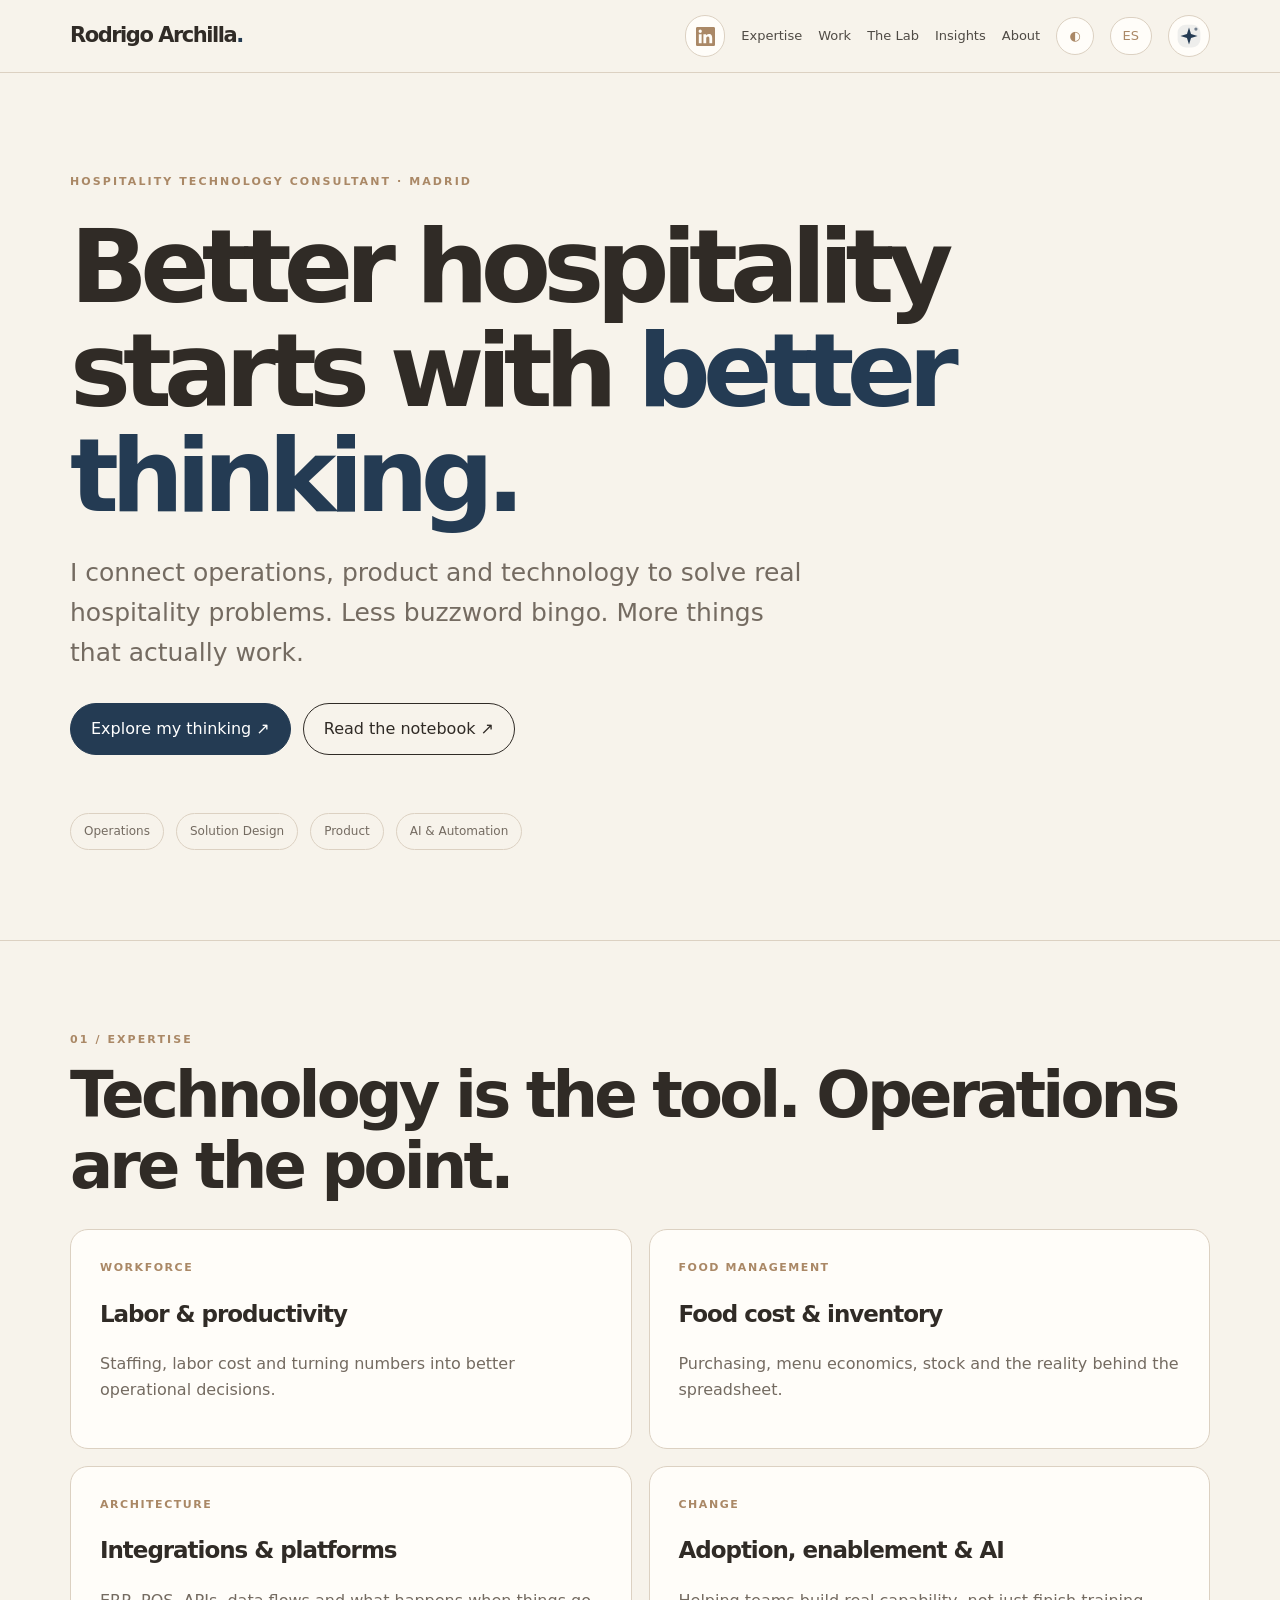
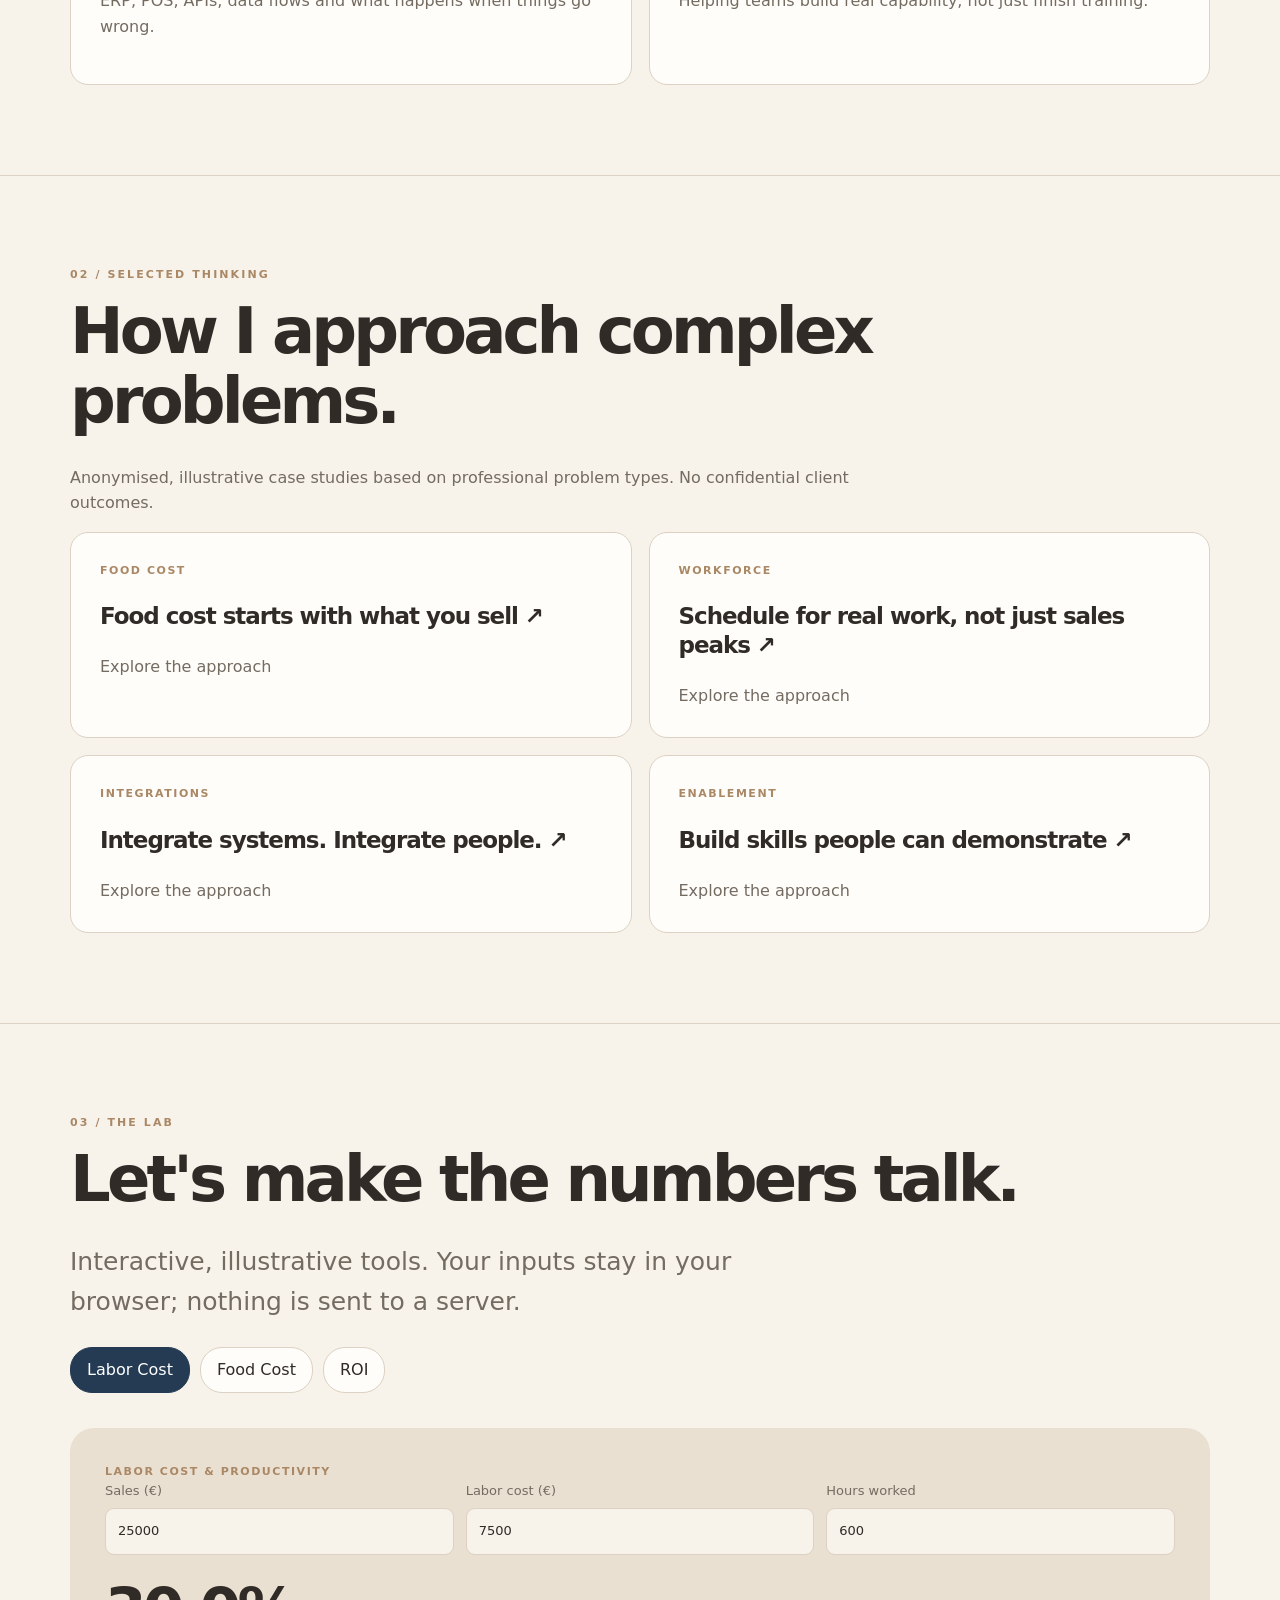
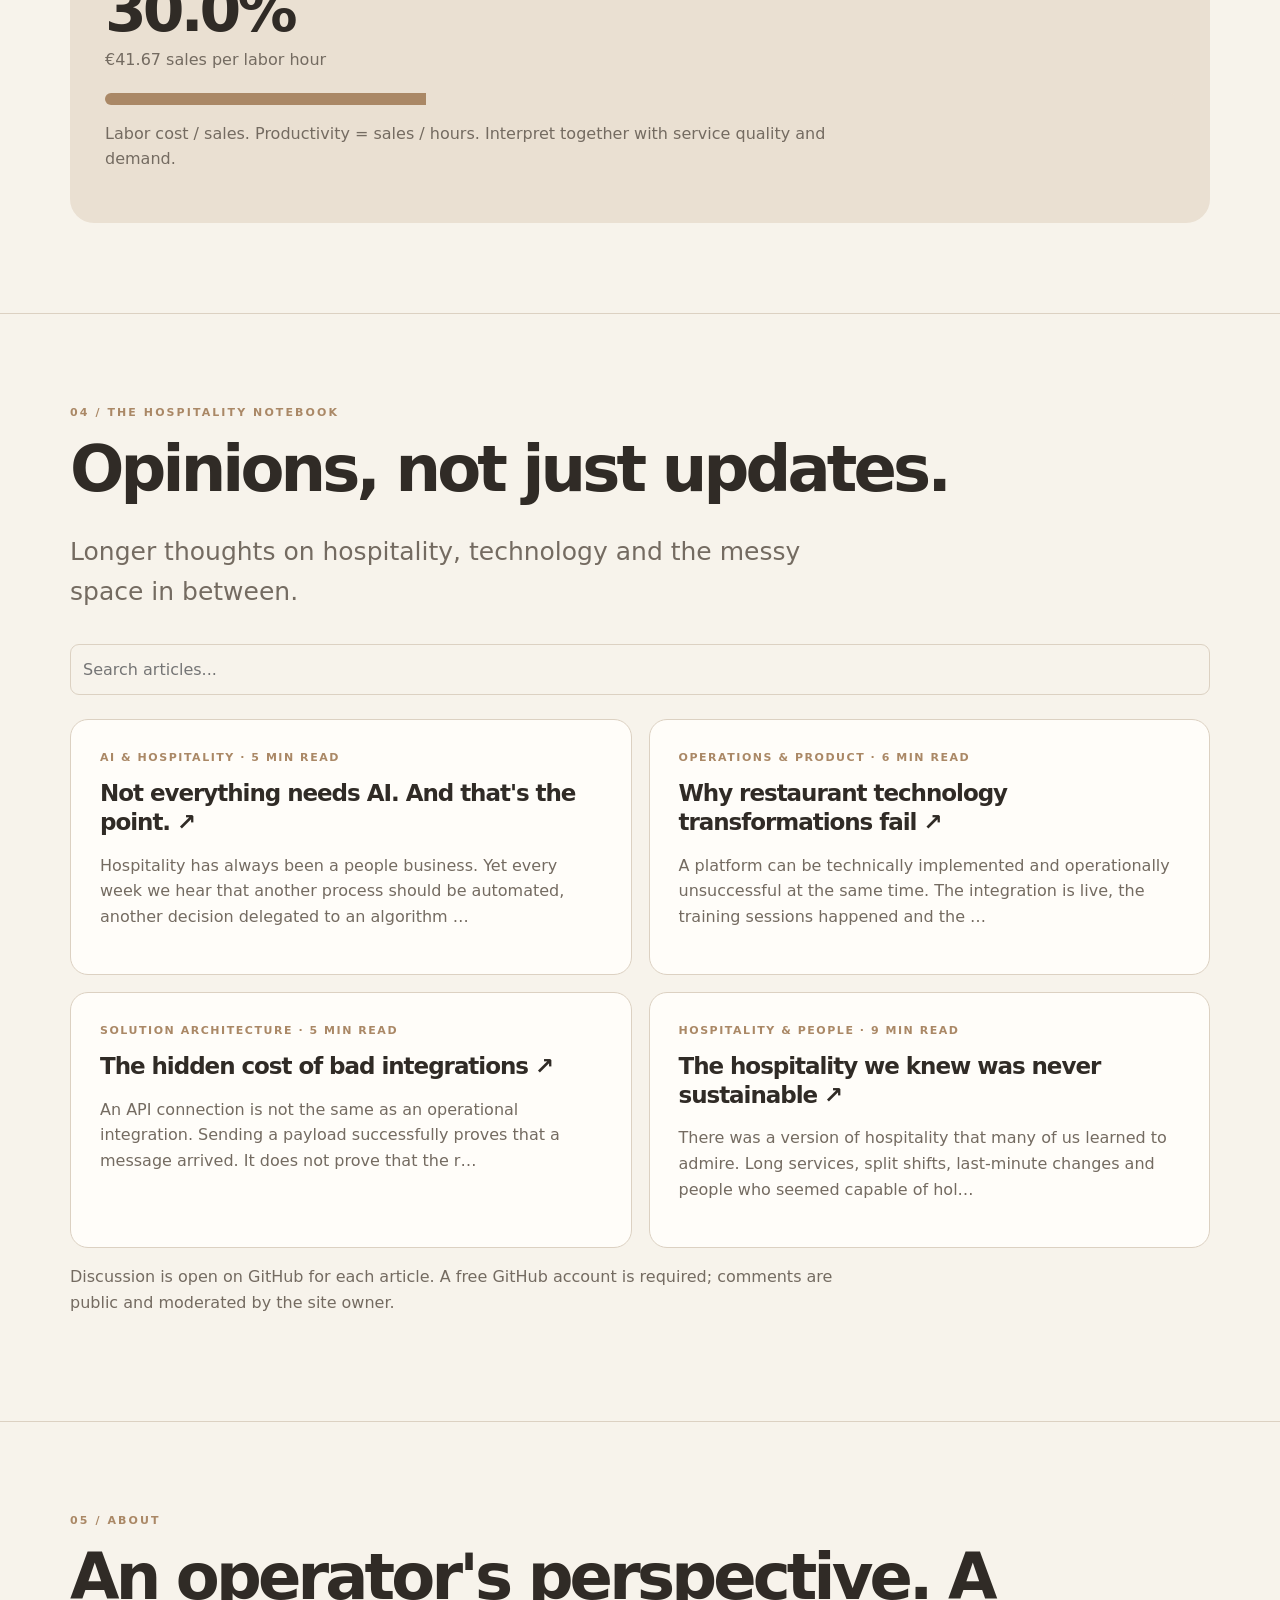
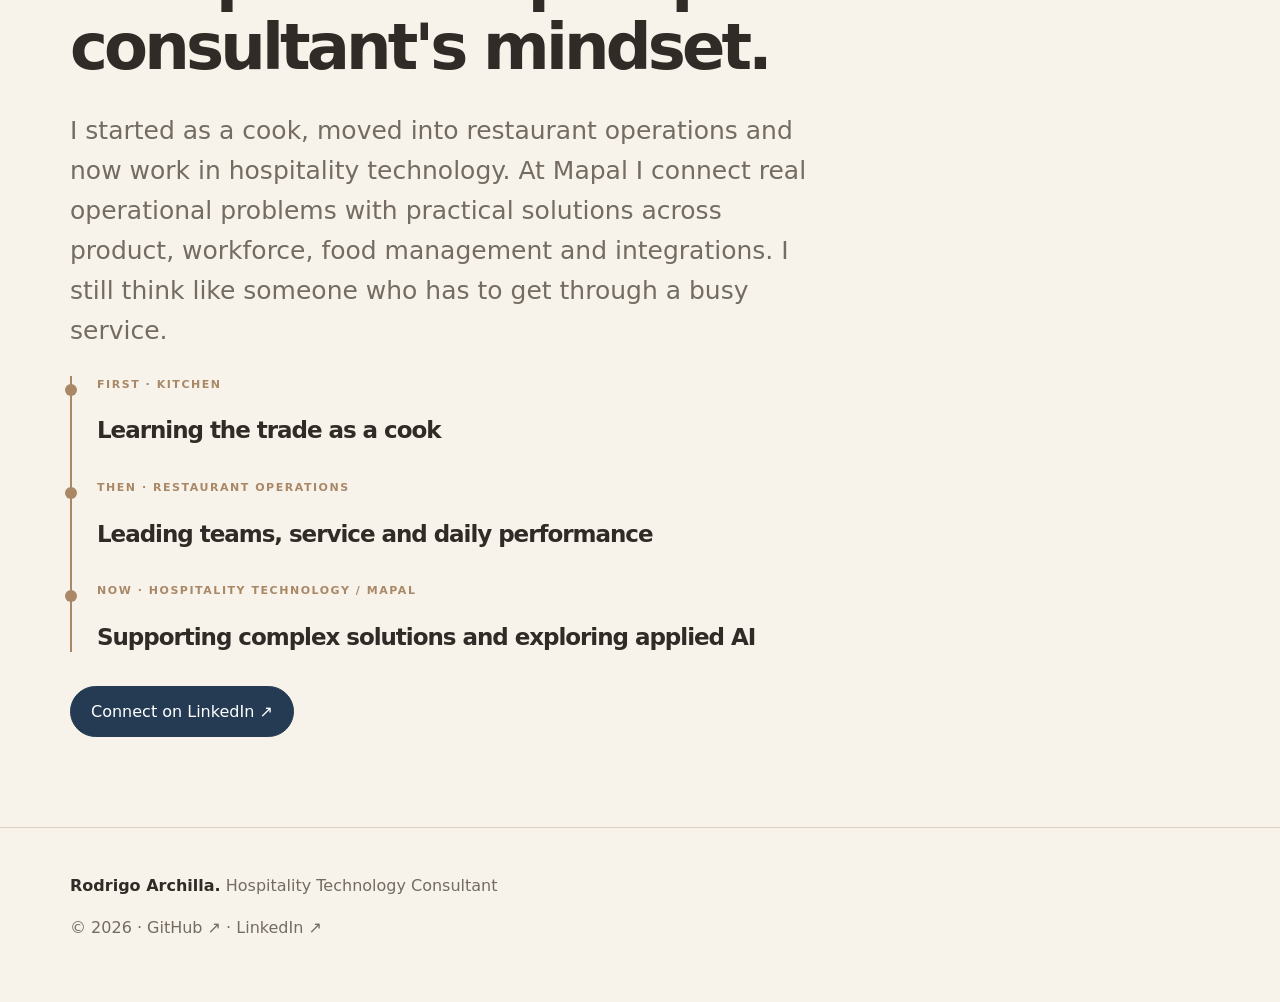
==== commit cde1a5b3: "Fix AI chat timeout and add Hosteler-IA navy accents" ====
--- a/index.html
+++ b/index.html
@@ -5,9 +5,21 @@
 .agent-card{padding:0!important;overflow:hidden}.agent-head{padding:22px 24px;border-bottom:1px solid var(--border);background:var(--paper)}.agent-head h3{margin:7px 0 5px;font-size:21px}.agent-head p{font-size:13px;line-height:1.55;color:var(--muted);margin:0}.agent-chat{padding:18px 22px;min-height:130px;max-height:390px;overflow:auto;display:flex;flex-direction:column;gap:14px}.agent-bubble{max-width:94%;padding:13px 16px;border-radius:16px;font-size:14px;line-height:1.65;overflow-wrap:anywhere}.agent-bubble.user{align-self:flex-end;background:var(--ink);color:var(--bg);border-bottom-right-radius:5px}.agent-bubble.bot{align-self:flex-start;background:var(--bg);color:var(--ink);border:1px solid var(--border);border-bottom-left-radius:5px}.agent-bubble p{margin:0 0 10px}.agent-bubble p:last-child{margin-bottom:0}.agent-bubble a{display:inline-block;margin:5px 9px 2px 0;font-size:11px;letter-spacing:0;text-transform:none;text-decoration:underline}.agent-form{display:flex;gap:9px;padding:14px 18px;border-top:1px solid var(--border);align-items:center}.agent-form input[type=search]{margin:0;min-width:0;flex:1;background:var(--bg);font-size:14px;border-radius:25px}.agent-form button{flex:none;border-radius:25px;padding:11px 17px;font-size:13px}.agent-status{font-size:11px;color:var(--muted);padding:0 23px 15px}.agent-chat:empty:before{content:'Ask about food cost, staffing, compliance or integrations.';color:var(--muted);font-size:13px;align-self:center;margin:auto;text-align:center}@media(max-width:760px){.agent-head{padding:17px}.agent-chat{padding:14px;max-height:340px;min-height:110px}.agent-form{padding:12px;gap:7px}.agent-form button{padding:11px 14px}.agent-bubble{max-width:98%;font-size:13px}}
 
 .social-nav{display:flex!important;align-items:center;justify-content:center;flex:none;width:40px;height:42px;border:1px solid var(--border);border-radius:24px;background:var(--paper);color:var(--ink);opacity:1!important}.social-nav:hover{background:var(--shade);text-decoration:none}.social-nav svg{color:var(--accent)}.ai-nav-button{display:flex;align-items:center;justify-content:center;flex:none;border:1px solid var(--border);color:var(--accent);background:var(--paper);border-radius:50%;padding:0;width:42px;height:42px;min-height:42px}.ai-nav-button svg{color:var(--accent);width:26px;height:26px}.ai-nav-label{font-size:11px;letter-spacing:.08em;font-weight:800}.ai-nav-button:hover{background:var(--shade)}.ai-overlay{position:fixed;inset:0;z-index:1000;background:#1a1716a6;display:none;align-items:center;justify-content:center;padding:18px}.ai-overlay.open{display:flex}.ai-panel{position:relative;width:min(560px,100%);max-height:min(720px,calc(100dvh - 36px));display:flex;flex-direction:column}.ai-panel .agent-card{margin:0!important;display:flex;flex-direction:column;max-height:inherit;box-shadow:0 24px 75px #0003}.ai-panel .agent-chat{flex:1;min-height:170px;max-height:none;height:330px;overflow:auto}.ai-close{position:absolute;right:12px;top:11px;z-index:2;border:1px solid var(--border);border-radius:50%;width:35px;height:35px;background:var(--paper);color:var(--ink);font-size:23px;line-height:1}.ai-panel .agent-head{padding-right:58px}@media(max-width:760px){.nav{gap:8px}.brand{font-size:19px}.ai-nav-button{padding:9px 10px}.ai-overlay{padding:10px;align-items:flex-end}.ai-panel{width:100%;max-height:calc(100dvh - 24px)}.ai-panel .agent-card{border-radius:18px}.ai-panel .agent-chat{height:min(50dvh,410px);min-height:180px}.ai-panel .agent-head{padding-right:52px}}
-.agent-sources{font-size:11px;line-height:1.5;color:var(--muted);margin-top:13px;padding-top:10px;border-top:1px solid var(--border)}.agent-bubble.bot{white-space:pre-wrap}.agent-bubble.bot .agent-sources{white-space:normal}</style><!-- Cloudflare Web Analytics --><script defer src="https://static.cloudflareinsights.com/beacon.min.js" data-cf-beacon='{"token":"dbd1819a229a4f39ab7b75efaddaafa1"}'></script><!-- End Cloudflare Web Analytics -->
+.agent-sources{font-size:11px;line-height:1.5;color:var(--muted);margin-top:13px;padding-top:10px;border-top:1px solid var(--border)}.agent-bubble.bot{white-space:pre-wrap}.agent-bubble.bot .agent-sources{white-space:normal}
+/* Navy accents complement the warm neutral palette. */
+:root{--navy:#243b53;--navy-soft:#e9eff3;--navy-contrast:#fff}
+body.dark{--navy:#bed0dd;--navy-soft:#35495a;--navy-contrast:#172635}
+.brand b,.hero h1 em{color:var(--navy)}
+.hero h1 em{font-style:normal}
+.button.primary,.tabs button.active{background:var(--navy);border-color:var(--navy);color:var(--navy-contrast)}
+.ai-nav-button,.ai-nav-button svg{color:var(--navy)}
+.ai-nav-button:hover{background:var(--navy-soft)}
+.agent-head{border-top:3px solid var(--navy)}
+.agent-bubble.user{background:var(--navy);color:var(--navy-contrast)}
+.agent-form input[type=search]:focus{outline:2px solid var(--navy);outline-offset:2px}
+</style><!-- Cloudflare Web Analytics --><script defer src="https://static.cloudflareinsights.com/beacon.min.js" data-cf-beacon='{"token":"dbd1819a229a4f39ab7b75efaddaafa1"}'></script><!-- End Cloudflare Web Analytics -->
 </head><body>
-<header class="top"><nav class="wrap nav"><a class="brand" href="#home" onclick="home()">Rodrigo Archilla<b>.</b></a><div class="links"><a class="social-nav" href="https://www.linkedin.com/in/rodrigoarchilla" target="_blank" rel="noopener noreferrer" aria-label="LinkedIn de Rodrigo Archilla" title="LinkedIn"><svg viewBox="0 0 24 24" width="19" height="19" fill="currentColor" aria-hidden="true"><path d="M20.447 20.452h-3.554v-5.569c0-1.328-.027-3.037-1.852-3.037-1.853 0-2.136 1.445-2.136 2.939v5.667H9.35V9h3.414v1.561h.049c.476-.9 1.637-1.85 3.37-1.85 3.6 0 4.264 2.37 4.264 5.455v6.286ZM5.337 7.433a2.062 2.062 0 1 1 0-4.124 2.062 2.062 0 0 1 0 4.124Zm1.782 13.019H3.555V9h3.564v11.452ZM22.225 0H1.771C.792 0 0 .774 0 1.729v20.542C0 23.227.792 24 1.771 24h20.451C23.2 24 24 23.227 24 22.271V1.729C24 .774 23.2 0 22.222 0h.003Z"/></svg></a><a href="#expertise" data-en="Expertise" data-es="Especialidades">Expertise</a><a href="#work" data-en="Work" data-es="Casos">Work</a><a href="#lab">The Lab</a><a href="#insights">Insights</a><a href="#about" data-en="About" data-es="Sobre mí">About</a><button class="iconbtn" id="theme" aria-label="Toggle dark mode">◐</button><button class="iconbtn" id="language" aria-label="Change language">ES</button><button class="ai-nav-button" id="aiOpen" type="button" aria-label="Abrir chat de IA" aria-haspopup="dialog" aria-controls="aiDialog" title="Hospitality AI"><svg viewBox="0 0 32 32" width="28" height="28" fill="none" aria-hidden="true"><rect x="2" y="2" width="28" height="28" rx="10" fill="currentColor" fill-opacity=".08"/><path d="M16 5.5 18.5 13.5 26.5 16 18.5 18.5 16 26.5 13.5 18.5 5.5 16 13.5 13.5Z" fill="currentColor"/><circle cx="24.5" cy="7.5" r="2" fill="currentColor" opacity=".6"/></svg></button></div></nav></header><div id="aiDialog" class="ai-overlay" role="dialog" aria-modal="true" aria-label="Hospitality AI assistant" aria-hidden="true"><div class="ai-panel"><button class="ai-close" type="button" id="aiClose" aria-label="Close assistant">×</button><div class="card agent-card" style="margin-top:16px"><div class="agent-head"><div class="tag" data-en="Hospitality AI · Beta" data-es="IA para hostelería · Beta">Hospitality AI · Beta</div><h3 data-en="Ask Rodrigo's AI" data-es="Pregunta a la IA">Ask Rodrigo's AI</h3><p data-en="Practical answers about operations, people and technology." data-es="Respuestas prácticas sobre operaciones, personas y tecnología.">Practical answers about operations, people and technology.</p></div><div class="agent-chat" id="askAnswer" role="log" aria-live="polite"></div><form id="askForm" class="agent-form"><input id="askQuestion" type="search" required maxlength="650" placeholder="Ask a question…" aria-label="Ask a question" style="width:auto"><button class="button primary" type="submit" data-en="Send ↑" data-es="Enviar ↑">Send ↑</button></form><div class="agent-status" data-en="AI responses may be imperfect. Do not share confidential data." data-es="La IA puede equivocarse. No compartas datos confidenciales.">AI responses may be imperfect. Do not share confidential data.</div></div></div></div></div>
+<header class="top"><nav class="wrap nav"><a class="brand" href="#home" onclick="home()">Rodrigo Archilla<b>.</b></a><div class="links"><a class="social-nav" href="https://www.linkedin.com/in/rodrigoarchilla" target="_blank" rel="noopener noreferrer" aria-label="LinkedIn de Rodrigo Archilla" title="LinkedIn"><svg viewBox="0 0 24 24" width="19" height="19" fill="currentColor" aria-hidden="true"><path d="M20.447 20.452h-3.554v-5.569c0-1.328-.027-3.037-1.852-3.037-1.853 0-2.136 1.445-2.136 2.939v5.667H9.35V9h3.414v1.561h.049c.476-.9 1.637-1.85 3.37-1.85 3.6 0 4.264 2.37 4.264 5.455v6.286ZM5.337 7.433a2.062 2.062 0 1 1 0-4.124 2.062 2.062 0 0 1 0 4.124Zm1.782 13.019H3.555V9h3.564v11.452ZM22.225 0H1.771C.792 0 0 .774 0 1.729v20.542C0 23.227.792 24 1.771 24h20.451C23.2 24 24 23.227 24 22.271V1.729C24 .774 23.2 0 22.222 0h.003Z"/></svg></a><a href="#expertise" data-en="Expertise" data-es="Especialidades">Expertise</a><a href="#work" data-en="Work" data-es="Casos">Work</a><a href="#lab">The Lab</a><a href="#insights">Insights</a><a href="#about" data-en="About" data-es="Sobre mí">About</a><button class="iconbtn" id="theme" aria-label="Toggle dark mode">◐</button><button class="iconbtn" id="language" aria-label="Change language">ES</button><button class="ai-nav-button" id="aiOpen" type="button" aria-label="Abrir Hosteler-IA" aria-haspopup="dialog" aria-controls="aiDialog" title="Hosteler-IA"><svg viewBox="0 0 32 32" width="28" height="28" fill="none" aria-hidden="true"><rect x="2" y="2" width="28" height="28" rx="10" fill="currentColor" fill-opacity=".08"/><path d="M16 5.5 18.5 13.5 26.5 16 18.5 18.5 16 26.5 13.5 18.5 5.5 16 13.5 13.5Z" fill="currentColor"/><circle cx="24.5" cy="7.5" r="2" fill="currentColor" opacity=".6"/></svg></button></div></nav></header><div id="aiDialog" class="ai-overlay" role="dialog" aria-modal="true" aria-label="Hosteler-IA assistant" aria-hidden="true"><div class="ai-panel"><button class="ai-close" type="button" id="aiClose" aria-label="Close assistant">×</button><div class="card agent-card" style="margin-top:16px"><div class="agent-head"><div class="tag" data-en="Hosteler-IA · Beta" data-es="Hosteler-IA · Beta">Hosteler-IA · Beta</div><h3 data-en="Ask Hosteler-IA" data-es="Pregunta a Hosteler-IA">Ask Hosteler-IA</h3><p data-en="Practical answers about operations, people and technology." data-es="Respuestas prácticas sobre operaciones, personas y tecnología.">Practical answers about operations, people and technology.</p></div><div class="agent-chat" id="askAnswer" role="log" aria-live="polite"></div><form id="askForm" class="agent-form"><input id="askQuestion" type="search" required maxlength="650" placeholder="Ask a question…" aria-label="Ask a question" style="width:auto"><button class="button primary" type="submit" data-en="Send ↑" data-es="Enviar ↑">Send ↑</button></form><div class="agent-status" data-en="AI responses may be imperfect. Do not share confidential data." data-es="La IA puede equivocarse. No compartas datos confidenciales.">AI responses may be imperfect. Do not share confidential data.</div></div></div></div></div>
 <div id="site"><main><div id="home" class="wrap hero"><div><div class="eyebrow">Hospitality Technology Consultant · Madrid</div><h1 data-en="Better hospitality starts with <em>better thinking.</em>" data-es="Una mejor hostelería empieza con <em>mejores ideas.</em>">Better hospitality starts with <em>better thinking.</em></h1><p class="lead" data-en="I connect operations, product and technology to solve real hospitality problems. Less buzzword bingo. More things that actually work." data-es="Conecto operaciones, producto y tecnología para resolver problemas reales de hostelería. Menos palabras de moda. Más cosas que funcionan.">I connect operations, product and technology to solve real hospitality problems. Less buzzword bingo. More things that actually work.</p><div class="buttons"><a class="button primary" href="#work" data-en="Explore my thinking ↗" data-es="Descubre mi enfoque ↗">Explore my thinking ↗</a><a class="button" href="#insights" data-en="Read the notebook ↗" data-es="Lee mis artículos ↗">Read the notebook ↗</a></div><div class="strip"><span class="pill">Operations</span><span class="pill">Solution Design</span><span class="pill">Product</span><span class="pill">AI & Automation</span></div></div></div>
 <section id="expertise"><div class="wrap reveal"><div class="eyebrow">01 / Expertise</div><h2 data-en="Technology is the tool. Operations are the point." data-es="La tecnología es la herramienta. La operación es lo importante.">Technology is the tool. Operations are the point.</h2><div class="grid"><div class="card"><div class="tag">Workforce</div><h3 data-en="Labor & productivity" data-es="Personal y productividad">Labor & productivity</h3><p data-en="Staffing, labor cost and turning numbers into better operational decisions." data-es="Plantillas, costes laborales y convertir datos en mejores decisiones operativas.">Staffing, labor cost and turning numbers into better operational decisions.</p></div><div class="card"><div class="tag">Food management</div><h3 data-en="Food cost & inventory" data-es="Costes de alimentos e inventario">Food cost & inventory</h3><p data-en="Purchasing, menu economics, stock and the reality behind the spreadsheet." data-es="Compras, rentabilidad de menús, stock y la realidad detrás de la hoja de cálculo.">Purchasing, menu economics, stock and the reality behind the spreadsheet.</p></div><div class="card"><div class="tag">Architecture</div><h3 data-en="Integrations & platforms" data-es="Integraciones y plataformas">Integrations & platforms</h3><p data-en="ERP, POS, APIs, data flows and what happens when things go wrong." data-es="ERP, POS, APIs, flujos de datos y qué pasa cuando algo falla.">ERP, POS, APIs, data flows and what happens when things go wrong.</p></div><div class="card"><div class="tag">Change</div><h3 data-en="Adoption, enablement & AI" data-es="Adopción, capacitación e IA">Adoption, enablement & AI</h3><p data-en="Helping teams build real capability, not just finish training." data-es="Ayudar a los equipos a desarrollar capacidades reales, no solo completar cursos.">Helping teams build real capability, not just finish training.</p></div></div></div></section>
 <section id="work"><div class="wrap reveal"><div class="eyebrow">02 / Selected thinking</div><h2 data-en="How I approach complex problems." data-es="Cómo abordo problemas complejos.">How I approach complex problems.</h2><p class="muted" data-en="Anonymised, illustrative case studies based on professional problem types. No confidential client outcomes." data-es="Casos ilustrativos y anonimizados basados en retos profesionales. Sin resultados confidenciales de clientes.">Anonymised, illustrative case studies based on professional problem types. No confidential client outcomes.</p><div id="cases" class="grid"></div></div></section>
@@ -38,7 +50,65 @@
 const best=hits.slice(0,3);
 return best.length&&best[0].score>=2?'<div class="tag">'+tr('Hospitality Knowledge · Sourced answers','Hospitality Knowledge · Respuestas documentadas')+'</div>'+best.map(h=>'<p>'+esc(h.part)+'</p><a href="'+h.url+'" class="tag" '+(h.url.startsWith('/')?'target="_blank" rel="noopener"':'')+'>'+esc(h.name)+' ↗</a>').join('<hr style="border:0;border-top:1px solid var(--border);margin:20px 0">'):'<p>'+tr('I could not find a reliable answer in the knowledge base. Try product mix, scheduling, food cost, compliance or integrations.','No encuentro una respuesta fiable en la base de conocimiento. Prueba con product mix, cuadrantes, food cost, APPCC o integraciones.')+'</p>'
 }
-$('askForm').onsubmit=async e=>{e.preventDefault();const question=$('askQuestion').value.trim();if(!question)return;const area=$('askAnswer');const user=document.createElement('div');user.className='agent-bubble user';user.textContent=question;area.appendChild(user);$('askQuestion').value='';const reply=document.createElement('div');reply.className='agent-bubble bot';reply.textContent=tr('Thinking…','Pensando…');area.appendChild(reply);area.scrollTop=area.scrollHeight;try{if(!AI_ENDPOINT)throw Error('No endpoint configured');const controller=new AbortController();const timeout=setTimeout(()=>controller.abort(),20000);let response;try{response=await fetch(AI_ENDPOINT,{method:'POST',headers:{'Content-Type':'application/json'},body:JSON.stringify({question,language:lang}),signal:controller.signal})}finally{clearTimeout(timeout)}if(!response.ok){let detail='';try{const errorBody=await response.json();detail=typeof errorBody.error==='string'?errorBody.error:''}catch{}throw Error('HTTP '+response.status+(detail?' · '+detail:''))}const data=await response.json();if(typeof data.answer!=='string'||!data.answer.trim())throw Error('Invalid response format');reply.textContent=data.answer;if(Array.isArray(data.sources)&&data.sources.length){const meta=document.createElement('div');meta.className='agent-sources';meta.textContent=(lang==='es'?'Conocimiento consultado: ':'Knowledge used: ')+data.sources.map(x=>x.title).join(' · ');reply.appendChild(meta)}}catch(err){reply.textContent=tr('AI connection error: ','Error de conexión con IA: ')+(err.message||'Network/CORS error');const fallback=document.createElement('div');fallback.className='agent-sources';fallback.textContent=tr('Try again later. You can explore the articles and tools while the assistant is unavailable.','Vuelve a intentarlo más tarde. Mientras tanto, puedes consultar los artículos y herramientas.');reply.appendChild(fallback)}area.scrollTop=area.scrollHeight};
+let aiPending=false;
+$('askForm').onsubmit=async e=>{
+ e.preventDefault();
+ if(aiPending)return;
+ const question=$('askQuestion').value.trim();
+ if(!question)return;
+ aiPending=true;
+ const submit=$('askForm').querySelector('button[type=submit]');
+ submit.disabled=true;
+ const area=$('askAnswer');
+ const user=document.createElement('div');
+ user.className='agent-bubble user';
+ user.textContent=question;
+ area.appendChild(user);
+ $('askQuestion').value='';
+ const reply=document.createElement('div');
+ reply.className='agent-bubble bot';
+ reply.textContent=tr('Hosteler-IA is thinking… This may take up to a minute.','Hosteler-IA está pensando… Puede tardar hasta un minuto.');
+ area.appendChild(reply);
+ area.scrollTop=area.scrollHeight;
+ try{
+  if(!AI_ENDPOINT)throw Error('No endpoint configured');
+  const controller=new AbortController();
+  const timeout=setTimeout(()=>controller.abort(new DOMException('Request timed out','TimeoutError')),60000);
+  let response;
+  try{
+   response=await fetch(AI_ENDPOINT,{method:'POST',headers:{'Content-Type':'application/json'},body:JSON.stringify({question,language:lang}),signal:controller.signal});
+  }finally{
+   clearTimeout(timeout);
+  }
+  if(!response.ok){
+   let detail='';
+   try{const errorBody=await response.json();detail=typeof errorBody.error==='string'?errorBody.error:''}catch{}
+   throw Error('HTTP '+response.status+(detail?' · '+detail:''));
+  }
+  const data=await response.json();
+  if(typeof data.answer!=='string'||!data.answer.trim())throw Error('Invalid response format');
+  reply.textContent=data.answer;
+  if(Array.isArray(data.sources)&&data.sources.length){
+   const meta=document.createElement('div');
+   meta.className='agent-sources';
+   meta.textContent=(lang==='es'?'Conocimiento consultado: ':'Knowledge used: ')+data.sources.map(x=>x.title).join(' · ');
+   reply.appendChild(meta);
+  }
+ }catch(err){
+  const timedOut=err?.name==='TimeoutError'||err?.name==='AbortError';
+  reply.textContent=timedOut
+   ?tr('Hosteler-IA is taking longer than expected. Please try again.','Hosteler-IA está tardando más de lo esperado. Vuelve a intentarlo.')
+   :tr('Hosteler-IA connection error: ','Error de conexión con Hosteler-IA: ')+(err?.message||'Network/CORS error');
+  const fallback=document.createElement('div');
+  fallback.className='agent-sources';
+  fallback.textContent=tr('You can explore the articles and tools while the assistant is unavailable.','Mientras tanto, puedes consultar los artículos y herramientas.');
+  reply.appendChild(fallback);
+ }finally{
+  aiPending=false;
+  submit.disabled=false;
+  area.scrollTop=area.scrollHeight;
+ }
+};
 const aiDialog=$('aiDialog');const aiOpen=$('aiOpen');const aiClose=$('aiClose');function toggleAi(open){aiDialog.classList.toggle('open',open);aiDialog.setAttribute('aria-hidden',String(!open));document.body.style.overflow=open?'hidden':'';if(open)$('askQuestion').focus();else aiOpen.focus()}aiOpen.addEventListener('click',()=>toggleAi(true));aiClose.addEventListener('click',()=>toggleAi(false));aiDialog.addEventListener('click',e=>{if(e.target===aiDialog)toggleAi(false)});document.addEventListener('keydown',e=>{if(e.key==='Escape'&&aiDialog.classList.contains('open'))toggleAi(false)});
 const observer=new IntersectionObserver(entries=>entries.forEach(e=>{if(e.isIntersecting){e.target.classList.add('visible');observer.unobserve(e.target)}}),{threshold:.08});document.querySelectorAll('.reveal').forEach(e=>observer.observe(e));language();route();
 </script></body></html>
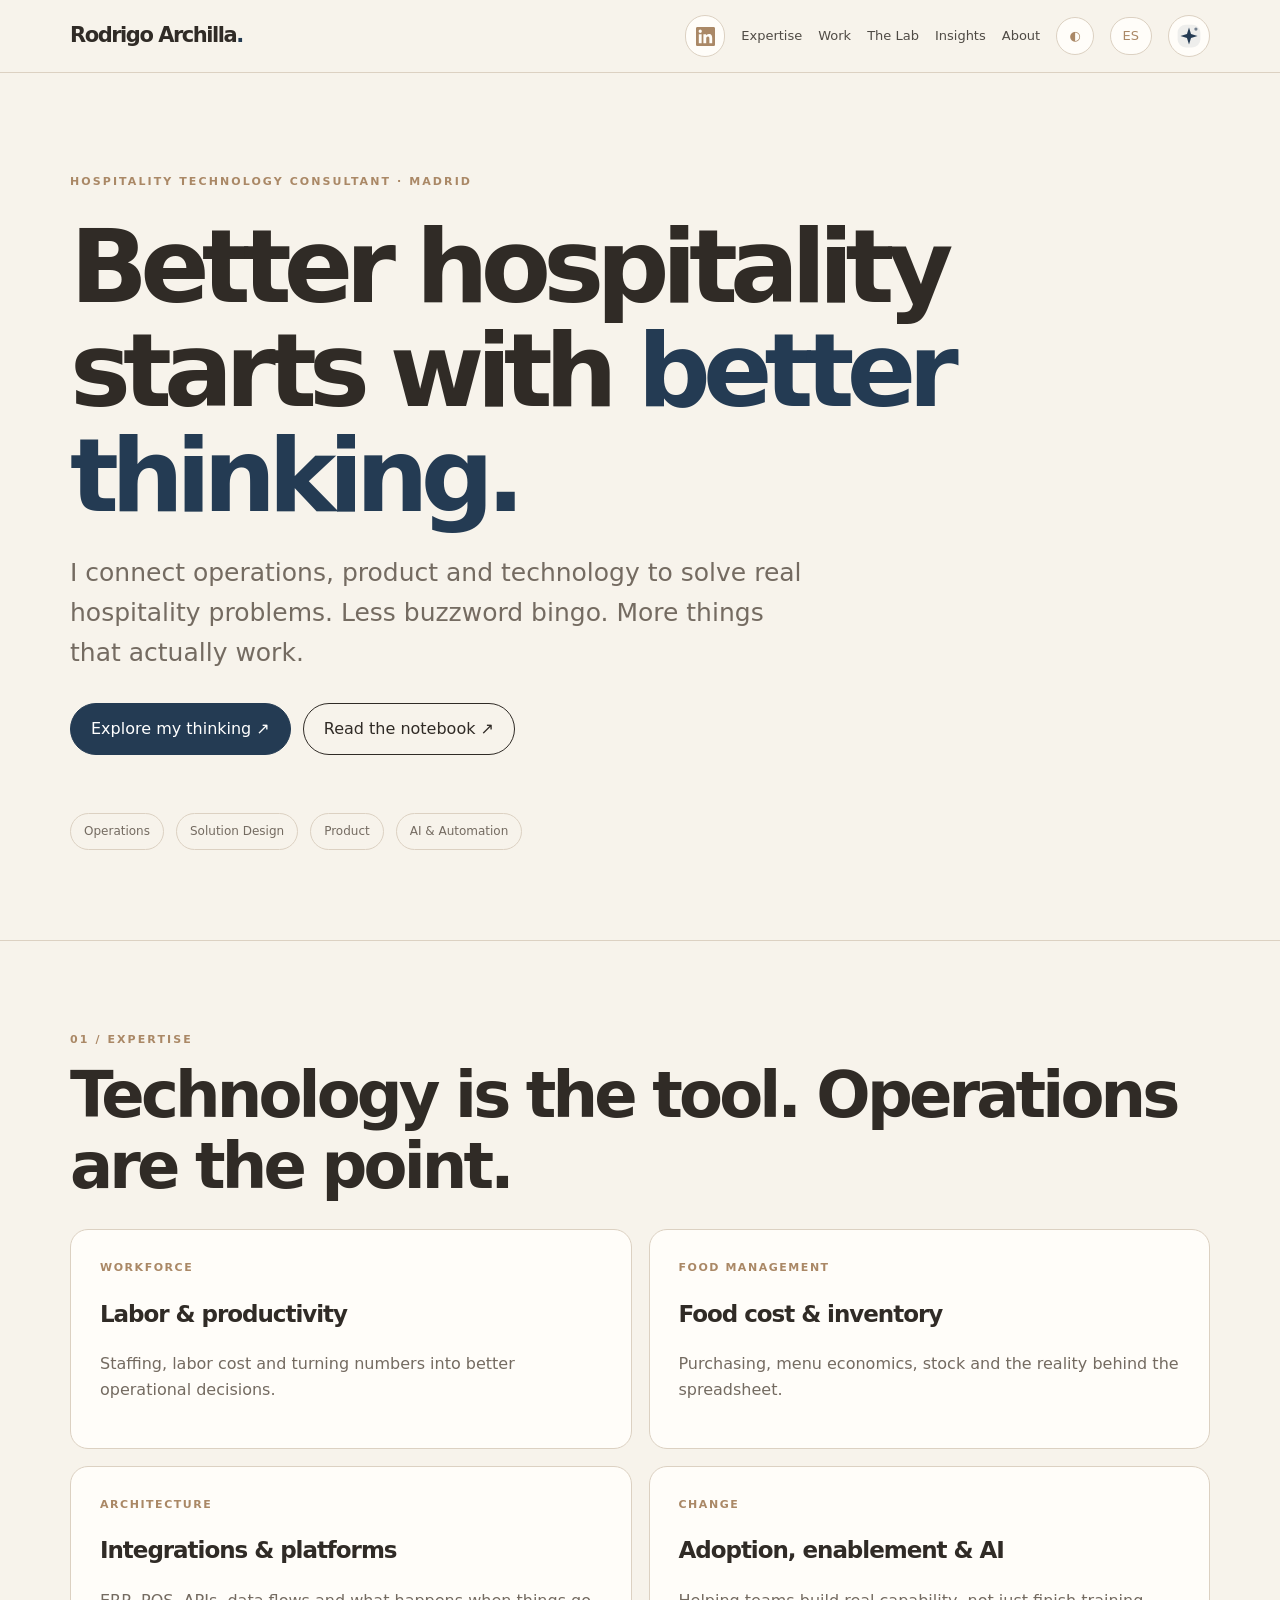
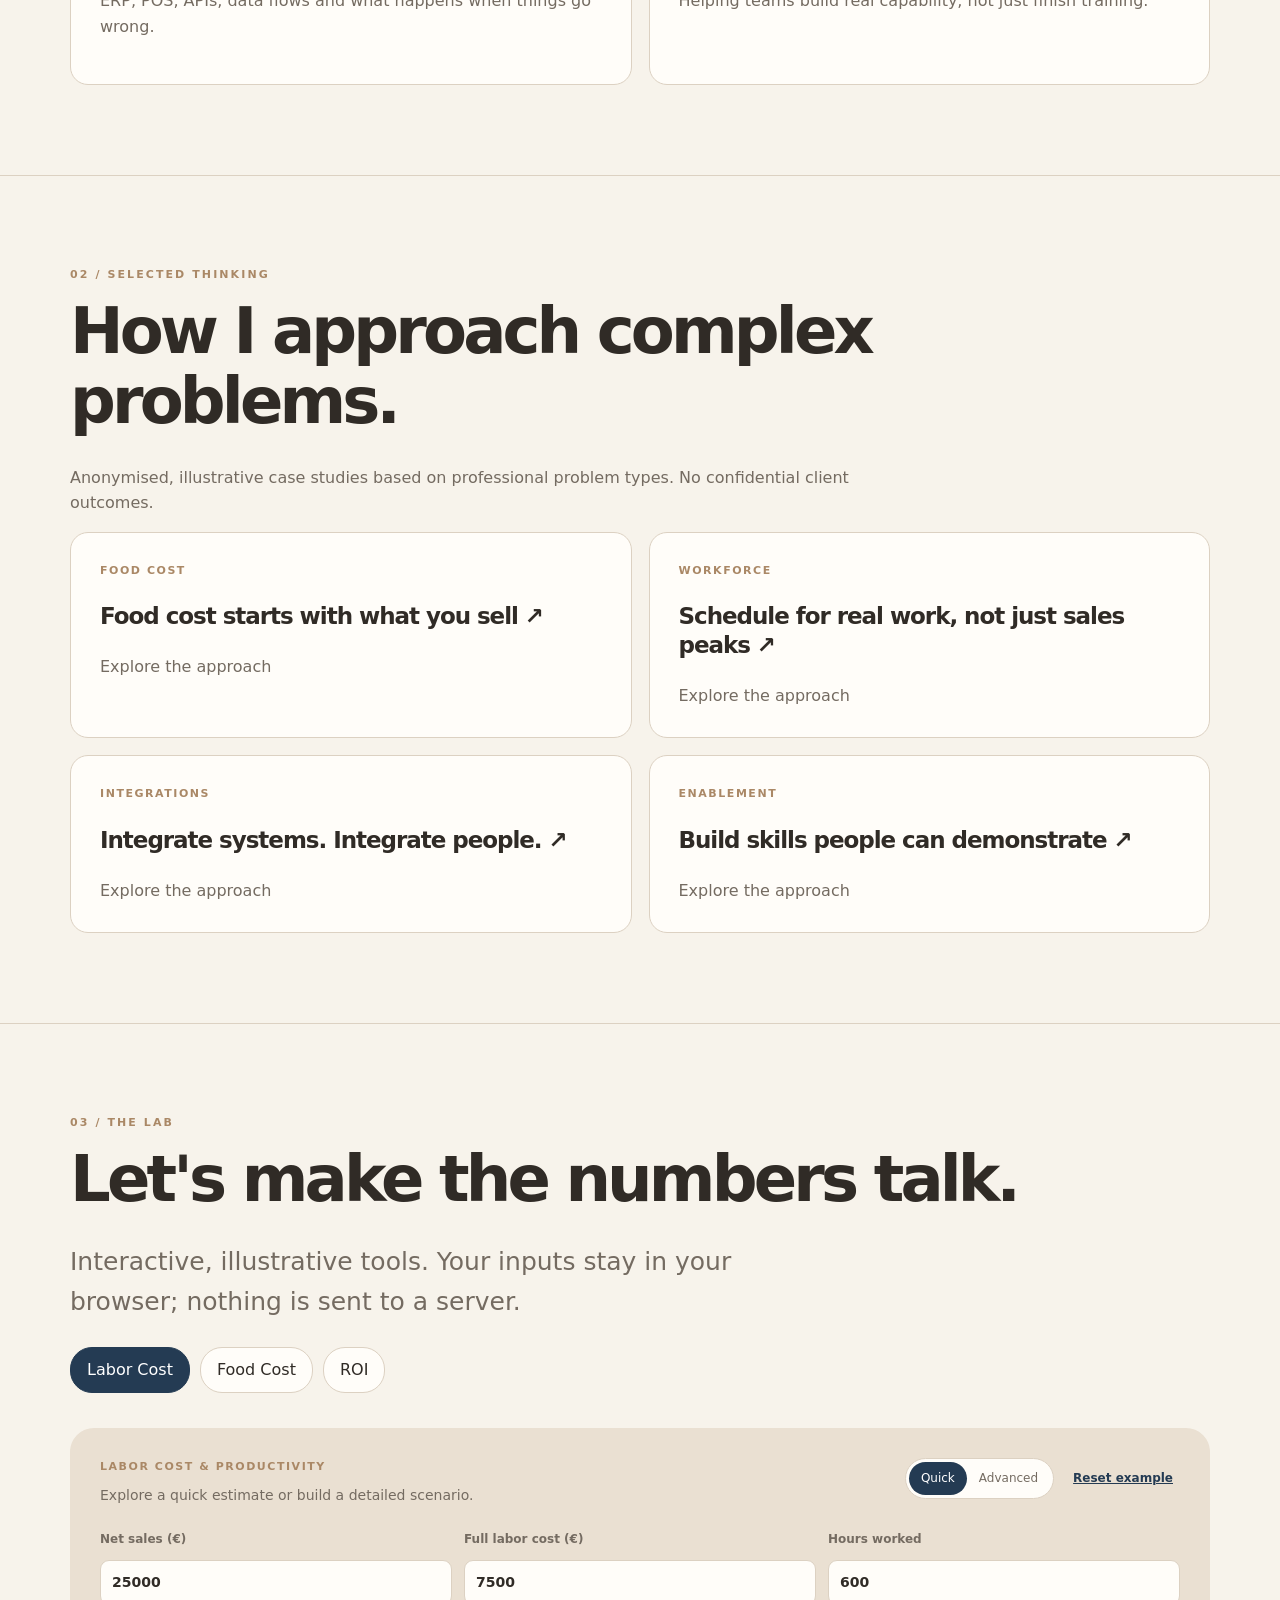
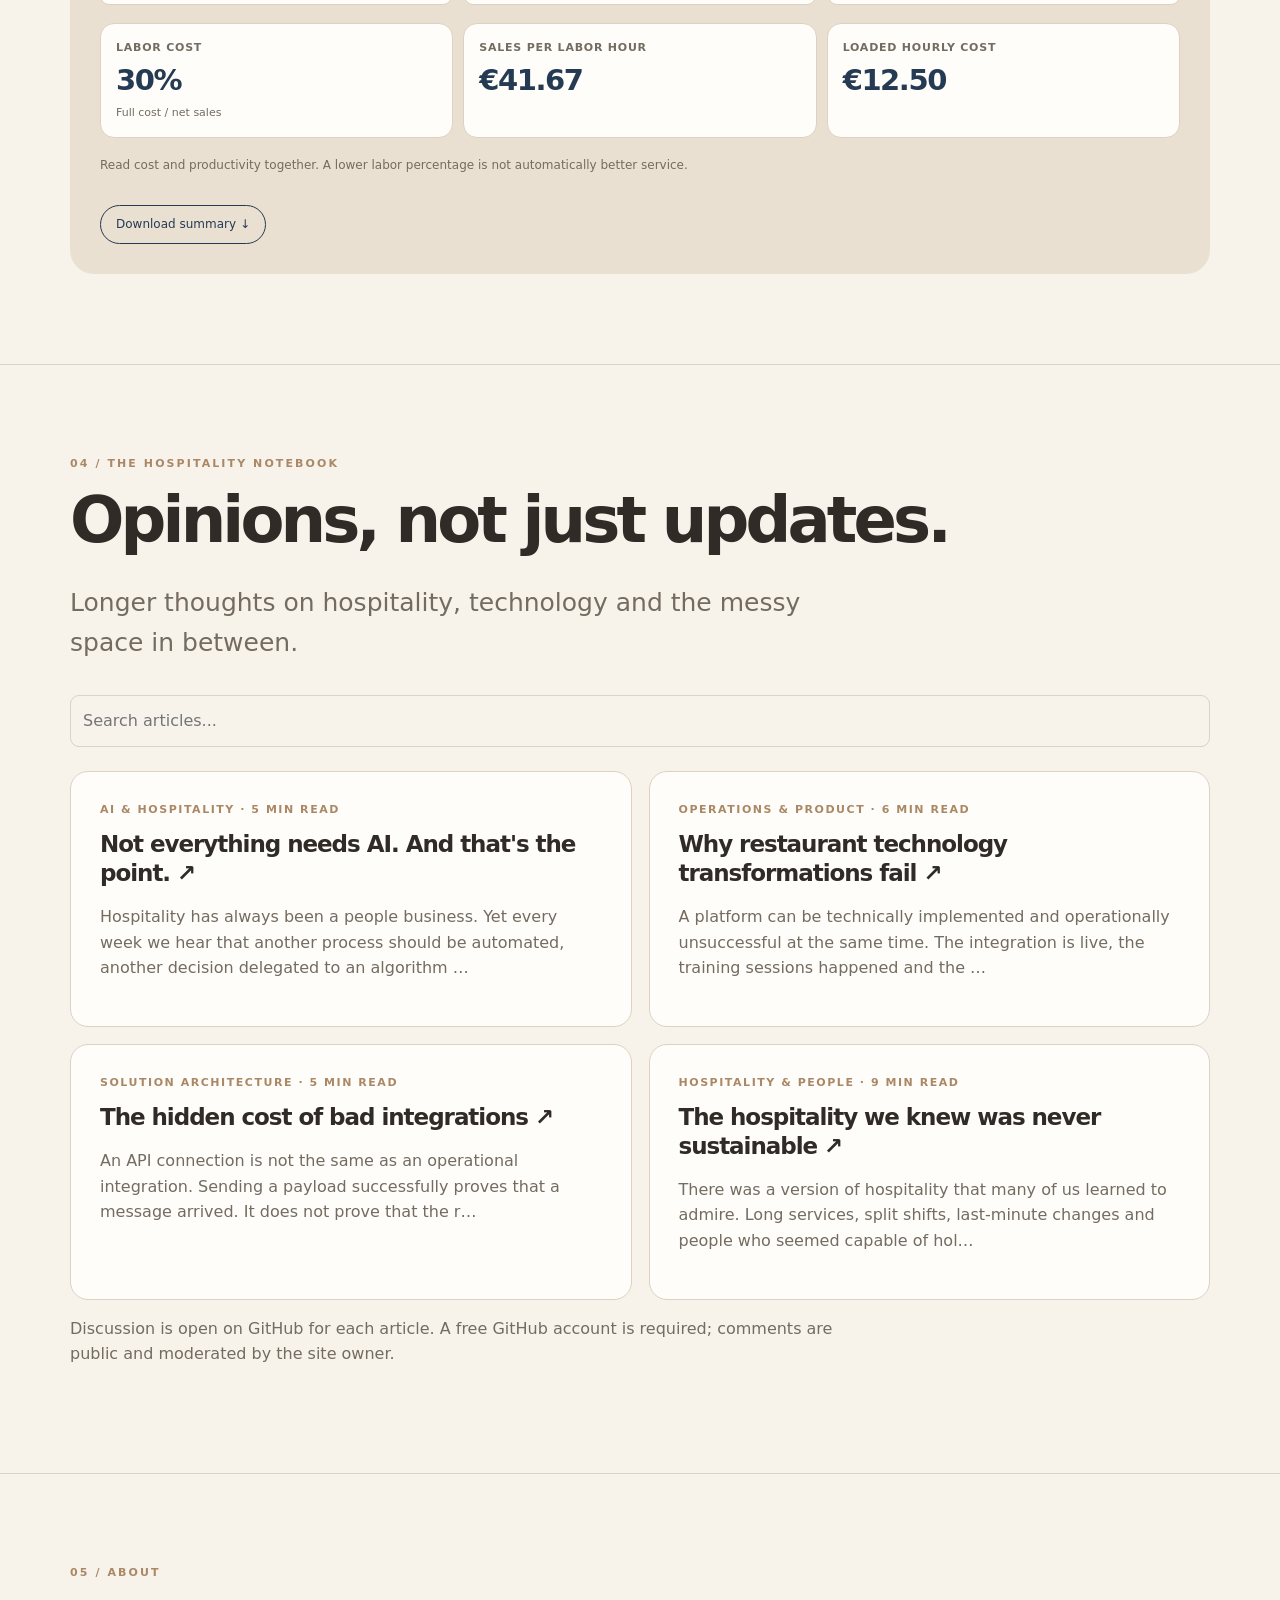
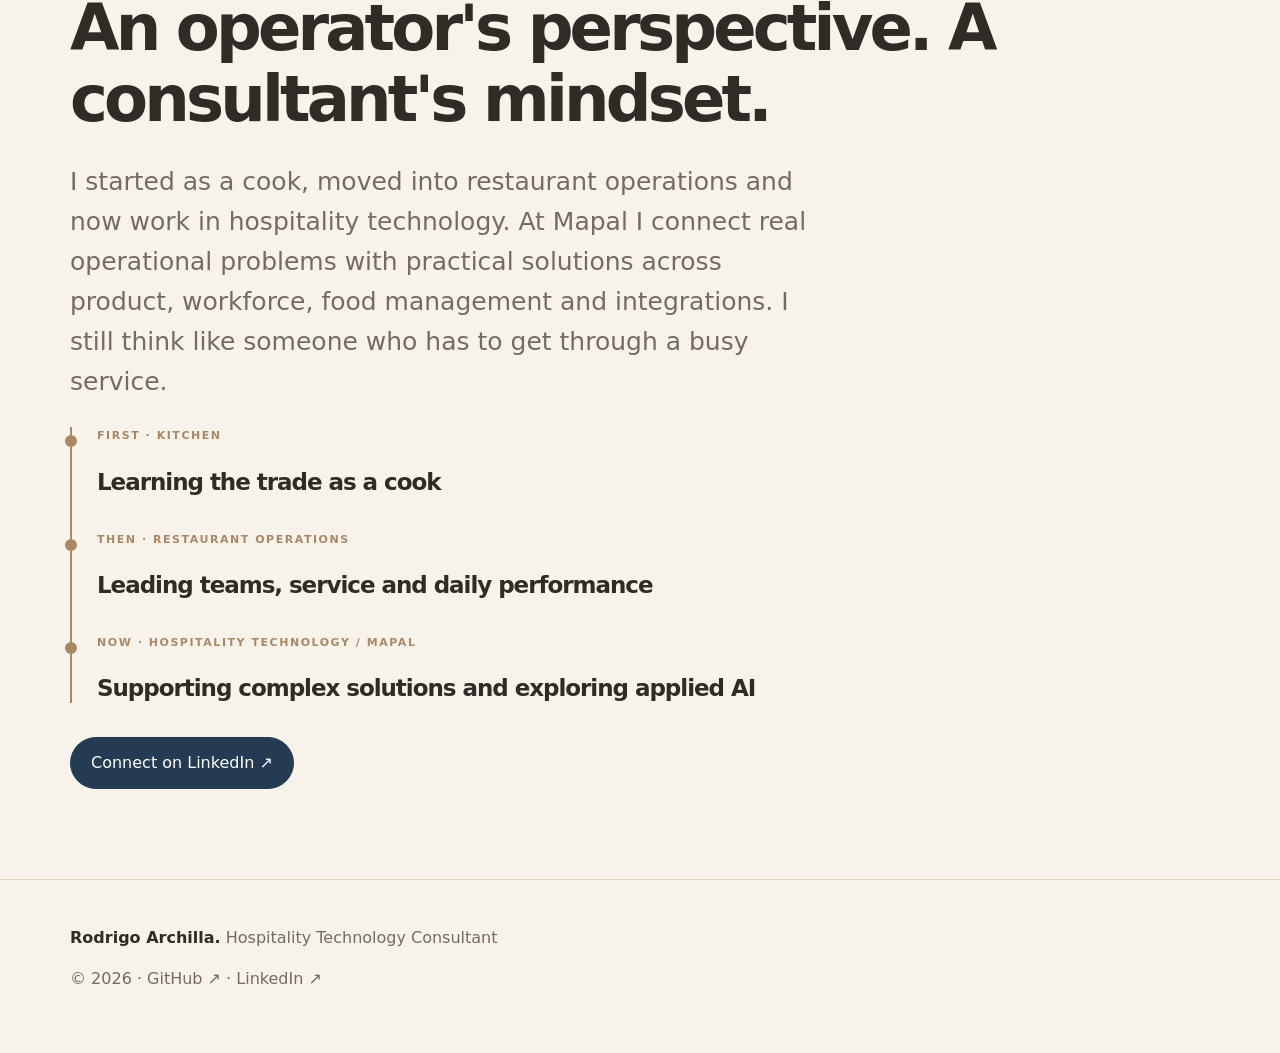
==== commit cbd37ef9: "Upgrade Labor Cost, Food Cost and ROI tools with quick and advanced views" ====
--- a/index.html
+++ b/index.html
@@ -17,25 +17,33 @@
 .agent-head{border-top:3px solid var(--navy)}
 .agent-bubble.user{background:var(--navy);color:var(--navy-contrast)}
 .agent-form input[type=search]:focus{outline:2px solid var(--navy);outline-offset:2px}
+
+.agent-suggestions{align-self:stretch;display:flex;flex-wrap:wrap;align-content:flex-start;gap:8px;padding:7px 0 12px}
+.agent-suggestions-title{flex-basis:100%;color:var(--muted);font-size:12px;font-weight:700;margin-bottom:2px}
+.agent-prompt{border:1px solid var(--border);border-radius:999px;background:var(--paper);color:var(--navy);padding:8px 12px;font-size:12px;line-height:1.35;text-align:left}
+.agent-prompt:hover,.agent-prompt:focus-visible{background:var(--navy-soft);border-color:var(--navy);outline:none}
+
+/* The Lab: decision tools */
+.lab-shell{background:var(--shade);padding:30px}.lab-top{display:flex;align-items:flex-start;justify-content:space-between;gap:20px;margin-bottom:24px}.lab-lead{font-size:14px;color:var(--muted);margin:8px 0 0}.lab-actions{display:flex;align-items:center;gap:12px;flex-wrap:wrap}.lab-mode{display:flex;padding:3px;border:1px solid var(--border);border-radius:999px;background:var(--paper)}.lab-mode button{border:0;border-radius:999px;background:transparent;color:var(--muted);padding:7px 12px;font-size:12px}.lab-mode button.active{background:var(--navy);color:var(--navy-contrast)}.lab-link{border:0;background:transparent;color:var(--navy);font-size:12px;font-weight:700;text-decoration:underline;padding:7px}.lab-field-grid{display:grid;grid-template-columns:repeat(3,minmax(0,1fr));gap:12px;margin:16px 0}.lab-field,.lab-ingredient-row label{display:flex;flex-direction:column;gap:4px;color:var(--muted);font-size:12px;font-weight:650}.lab-field input,.lab-ingredient-row input{width:100%;min-width:0;border:1px solid var(--border);border-radius:9px;background:var(--paper);color:var(--ink);padding:10px 11px;font-size:14px}.lab-field input:focus,.lab-ingredient-row input:focus{outline:2px solid var(--navy);outline-offset:1px}.lab-shell h4{font-size:17px;letter-spacing:-.02em;margin:27px 0 10px}.lab-kpis{display:grid;grid-template-columns:repeat(3,minmax(0,1fr));gap:10px;margin:18px 0}.lab-kpi,.lab-scenario{border:1px solid var(--border);background:var(--paper);border-radius:14px;padding:15px;min-width:0}.lab-kpi span,.lab-scenario span{display:block;color:var(--muted);font-size:11px;font-weight:750;text-transform:uppercase;letter-spacing:.07em}.lab-kpi strong,.lab-scenario strong{display:block;color:var(--navy);font-size:clamp(21px,3vw,29px);letter-spacing:-.05em;line-height:1.18;margin:7px 0;overflow-wrap:anywhere}.lab-kpi small,.lab-scenario small{display:block;color:var(--muted);font-size:11px}.lab-note{font-size:12px;color:var(--muted);margin:16px 0;max-width:90ch}.lab-table-wrap{overflow:auto;border:1px solid var(--border);border-radius:12px;background:var(--paper)}.lab-table{border-collapse:collapse;width:100%;min-width:610px;font-size:12px}.lab-table th,.lab-table td{text-align:left;padding:10px 12px;border-bottom:1px solid var(--border);white-space:nowrap}.lab-table tr:last-child th,.lab-table tr:last-child td{border-bottom:0}.lab-table thead{background:var(--navy-soft);color:var(--navy)}.lab-table th{font-weight:700}.lab-table input{width:100px;border:1px solid var(--border);border-radius:7px;padding:6px 8px;background:var(--bg);color:var(--ink)}.lab-negative{color:#a44a39;font-weight:750}.lab-positive{color:#35725f;font-weight:750}.lab-warm{color:var(--accent);font-weight:750}.lab-category{display:inline-block;border:1px solid var(--border);border-radius:20px;padding:3px 7px;background:var(--bg)}.lab-dish{border:1px solid var(--border);border-radius:14px;background:var(--paper);padding:17px;margin:14px 0}.lab-dish h4{margin:0}.lab-dish-top{display:flex;align-items:center;justify-content:space-between;gap:10px}.lab-ingredients{display:grid;gap:8px;margin:15px 0}.lab-ingredient-row{display:grid;grid-template-columns:minmax(120px,2fr) repeat(3,minmax(75px,1fr)) 28px;gap:8px;align-items:end}.lab-row-delete{border:0;background:transparent;color:var(--muted);font-size:21px;line-height:1.2;align-self:end;padding:7px 0}.lab-add{border:1px dashed var(--navy);border-radius:999px;color:var(--navy);background:transparent;padding:9px 14px;font-size:13px;font-weight:700}.lab-scenarios{display:grid;grid-template-columns:repeat(3,minmax(0,1fr));gap:10px}.lab-scenario div{font-size:12px;margin-top:7px}.lab-cash{display:grid;gap:8px}.lab-cash-row{display:grid;grid-template-columns:45px minmax(0,1fr) 105px;gap:9px;align-items:center;font-size:12px}.lab-cash-row strong{text-align:right;white-space:nowrap}.lab-cash-track{height:12px;border-radius:12px;background:var(--paper);overflow:hidden}.lab-cash-track span{display:block;height:100%;border-radius:12px}.lab-cash-track .positive{background:var(--navy)}.lab-cash-track .negative{background:var(--accent)}.lab-export{margin-top:14px;border-color:var(--navy);color:var(--navy);font-size:12px;padding:9px 15px}@media(max-width:760px){.lab-shell{padding:19px}.lab-top{display:block}.lab-actions{margin-top:15px}.lab-field-grid,.lab-kpis,.lab-scenarios{grid-template-columns:1fr}.lab-ingredient-row{grid-template-columns:repeat(2,minmax(0,1fr)) 28px}.lab-ingredient-row label:first-child{grid-column:1 / -1}.lab-ingredient-row label:nth-child(4){grid-column:1}.lab-row-delete{grid-column:3;grid-row:2}.lab-cash-row{grid-template-columns:35px minmax(0,1fr) 95px}}
 </style><!-- Cloudflare Web Analytics --><script defer src="https://static.cloudflareinsights.com/beacon.min.js" data-cf-beacon='{"token":"dbd1819a229a4f39ab7b75efaddaafa1"}'></script><!-- End Cloudflare Web Analytics -->
 </head><body>
-<header class="top"><nav class="wrap nav"><a class="brand" href="#home" onclick="home()">Rodrigo Archilla<b>.</b></a><div class="links"><a class="social-nav" href="https://www.linkedin.com/in/rodrigoarchilla" target="_blank" rel="noopener noreferrer" aria-label="LinkedIn de Rodrigo Archilla" title="LinkedIn"><svg viewBox="0 0 24 24" width="19" height="19" fill="currentColor" aria-hidden="true"><path d="M20.447 20.452h-3.554v-5.569c0-1.328-.027-3.037-1.852-3.037-1.853 0-2.136 1.445-2.136 2.939v5.667H9.35V9h3.414v1.561h.049c.476-.9 1.637-1.85 3.37-1.85 3.6 0 4.264 2.37 4.264 5.455v6.286ZM5.337 7.433a2.062 2.062 0 1 1 0-4.124 2.062 2.062 0 0 1 0 4.124Zm1.782 13.019H3.555V9h3.564v11.452ZM22.225 0H1.771C.792 0 0 .774 0 1.729v20.542C0 23.227.792 24 1.771 24h20.451C23.2 24 24 23.227 24 22.271V1.729C24 .774 23.2 0 22.222 0h.003Z"/></svg></a><a href="#expertise" data-en="Expertise" data-es="Especialidades">Expertise</a><a href="#work" data-en="Work" data-es="Casos">Work</a><a href="#lab">The Lab</a><a href="#insights">Insights</a><a href="#about" data-en="About" data-es="Sobre mí">About</a><button class="iconbtn" id="theme" aria-label="Toggle dark mode">◐</button><button class="iconbtn" id="language" aria-label="Change language">ES</button><button class="ai-nav-button" id="aiOpen" type="button" aria-label="Abrir Hosteler-IA" aria-haspopup="dialog" aria-controls="aiDialog" title="Hosteler-IA"><svg viewBox="0 0 32 32" width="28" height="28" fill="none" aria-hidden="true"><rect x="2" y="2" width="28" height="28" rx="10" fill="currentColor" fill-opacity=".08"/><path d="M16 5.5 18.5 13.5 26.5 16 18.5 18.5 16 26.5 13.5 18.5 5.5 16 13.5 13.5Z" fill="currentColor"/><circle cx="24.5" cy="7.5" r="2" fill="currentColor" opacity=".6"/></svg></button></div></nav></header><div id="aiDialog" class="ai-overlay" role="dialog" aria-modal="true" aria-label="Hosteler-IA assistant" aria-hidden="true"><div class="ai-panel"><button class="ai-close" type="button" id="aiClose" aria-label="Close assistant">×</button><div class="card agent-card" style="margin-top:16px"><div class="agent-head"><div class="tag" data-en="Hosteler-IA · Beta" data-es="Hosteler-IA · Beta">Hosteler-IA · Beta</div><h3 data-en="Ask Hosteler-IA" data-es="Pregunta a Hosteler-IA">Ask Hosteler-IA</h3><p data-en="Practical answers about operations, people and technology." data-es="Respuestas prácticas sobre operaciones, personas y tecnología.">Practical answers about operations, people and technology.</p></div><div class="agent-chat" id="askAnswer" role="log" aria-live="polite"></div><form id="askForm" class="agent-form"><input id="askQuestion" type="search" required maxlength="650" placeholder="Ask a question…" aria-label="Ask a question" style="width:auto"><button class="button primary" type="submit" data-en="Send ↑" data-es="Enviar ↑">Send ↑</button></form><div class="agent-status" data-en="AI responses may be imperfect. Do not share confidential data." data-es="La IA puede equivocarse. No compartas datos confidenciales.">AI responses may be imperfect. Do not share confidential data.</div></div></div></div></div>
+<header class="top"><nav class="wrap nav"><a class="brand" href="#home" onclick="home()">Rodrigo Archilla<b>.</b></a><div class="links"><a class="social-nav" href="https://www.linkedin.com/in/rodrigoarchilla" target="_blank" rel="noopener noreferrer" aria-label="LinkedIn de Rodrigo Archilla" title="LinkedIn"><svg viewBox="0 0 24 24" width="19" height="19" fill="currentColor" aria-hidden="true"><path d="M20.447 20.452h-3.554v-5.569c0-1.328-.027-3.037-1.852-3.037-1.853 0-2.136 1.445-2.136 2.939v5.667H9.35V9h3.414v1.561h.049c.476-.9 1.637-1.85 3.37-1.85 3.6 0 4.264 2.37 4.264 5.455v6.286ZM5.337 7.433a2.062 2.062 0 1 1 0-4.124 2.062 2.062 0 0 1 0 4.124Zm1.782 13.019H3.555V9h3.564v11.452ZM22.225 0H1.771C.792 0 0 .774 0 1.729v20.542C0 23.227.792 24 1.771 24h20.451C23.2 24 24 23.227 24 22.271V1.729C24 .774 23.2 0 22.222 0h.003Z"/></svg></a><a href="#expertise" data-en="Expertise" data-es="Especialidades">Expertise</a><a href="#work" data-en="Work" data-es="Casos">Work</a><a href="#lab">The Lab</a><a href="#insights">Insights</a><a href="#about" data-en="About" data-es="Sobre mí">About</a><button class="iconbtn" id="theme" aria-label="Toggle dark mode">◐</button><button class="iconbtn" id="language" aria-label="Change language">ES</button><button class="ai-nav-button" id="aiOpen" type="button" aria-label="Abrir Hosteler-IA" aria-haspopup="dialog" aria-controls="aiDialog" title="Hosteler-IA"><svg viewBox="0 0 32 32" width="28" height="28" fill="none" aria-hidden="true"><rect x="2" y="2" width="28" height="28" rx="10" fill="currentColor" fill-opacity=".08"/><path d="M16 5.5 18.5 13.5 26.5 16 18.5 18.5 16 26.5 13.5 18.5 5.5 16 13.5 13.5Z" fill="currentColor"/><circle cx="24.5" cy="7.5" r="2" fill="currentColor" opacity=".6"/></svg></button></div></nav></header><div id="aiDialog" class="ai-overlay" role="dialog" aria-modal="true" aria-label="Hosteler-IA assistant" aria-hidden="true"><div class="ai-panel"><button class="ai-close" type="button" id="aiClose" aria-label="Close assistant">×</button><div class="card agent-card" style="margin-top:16px"><div class="agent-head"><div class="tag" data-en="Hosteler-IA · Beta" data-es="Hosteler-IA · Beta">Hosteler-IA · Beta</div><h3 data-en="Ask Hosteler-IA" data-es="Pregunta a Hosteler-IA">Ask Hosteler-IA</h3><p data-en="Practical answers about operations, people and technology." data-es="Respuestas prácticas sobre operaciones, personas y tecnología.">Practical answers about operations, people and technology.</p></div><div class="agent-chat" id="askAnswer" role="log" aria-live="polite"><div class="agent-suggestions" id="aiSuggestions"><span class="agent-suggestions-title" data-en="Try a question" data-es="Prueba una pregunta">Try a question</span><button class="agent-prompt" type="button" data-en="Reduce food cost" data-es="Reducir food cost" data-question-en="How can I reduce food cost without losing quality?" data-question-es="¿Cómo puedo reducir el food cost sin perder calidad?">Reduce food cost</button><button class="agent-prompt" type="button" data-en="Plan staffing" data-es="Planificar turnos" data-question-en="How should I plan shifts based on demand?" data-question-es="¿Cómo planifico los turnos según la demanda?">Plan staffing</button><button class="agent-prompt" type="button" data-en="Digitize HACCP" data-es="Digitalizar APPCC" data-question-en="What should I digitize first in my HACCP process?" data-question-es="¿Qué debería digitalizar primero en mi APPCC?">Digitize HACCP</button></div></div><form id="askForm" class="agent-form"><input id="askQuestion" type="search" required maxlength="650" placeholder="Ask a question…" aria-label="Ask a question" style="width:auto"><button class="button primary" type="submit" data-en="Send ↑" data-es="Enviar ↑">Send ↑</button></form><div class="agent-status" data-en="AI responses may be imperfect. Do not share confidential data." data-es="La IA puede equivocarse. No compartas datos confidenciales.">AI responses may be imperfect. Do not share confidential data.</div></div></div></div></div>
 <div id="site"><main><div id="home" class="wrap hero"><div><div class="eyebrow">Hospitality Technology Consultant · Madrid</div><h1 data-en="Better hospitality starts with <em>better thinking.</em>" data-es="Una mejor hostelería empieza con <em>mejores ideas.</em>">Better hospitality starts with <em>better thinking.</em></h1><p class="lead" data-en="I connect operations, product and technology to solve real hospitality problems. Less buzzword bingo. More things that actually work." data-es="Conecto operaciones, producto y tecnología para resolver problemas reales de hostelería. Menos palabras de moda. Más cosas que funcionan.">I connect operations, product and technology to solve real hospitality problems. Less buzzword bingo. More things that actually work.</p><div class="buttons"><a class="button primary" href="#work" data-en="Explore my thinking ↗" data-es="Descubre mi enfoque ↗">Explore my thinking ↗</a><a class="button" href="#insights" data-en="Read the notebook ↗" data-es="Lee mis artículos ↗">Read the notebook ↗</a></div><div class="strip"><span class="pill">Operations</span><span class="pill">Solution Design</span><span class="pill">Product</span><span class="pill">AI & Automation</span></div></div></div>
 <section id="expertise"><div class="wrap reveal"><div class="eyebrow">01 / Expertise</div><h2 data-en="Technology is the tool. Operations are the point." data-es="La tecnología es la herramienta. La operación es lo importante.">Technology is the tool. Operations are the point.</h2><div class="grid"><div class="card"><div class="tag">Workforce</div><h3 data-en="Labor & productivity" data-es="Personal y productividad">Labor & productivity</h3><p data-en="Staffing, labor cost and turning numbers into better operational decisions." data-es="Plantillas, costes laborales y convertir datos en mejores decisiones operativas.">Staffing, labor cost and turning numbers into better operational decisions.</p></div><div class="card"><div class="tag">Food management</div><h3 data-en="Food cost & inventory" data-es="Costes de alimentos e inventario">Food cost & inventory</h3><p data-en="Purchasing, menu economics, stock and the reality behind the spreadsheet." data-es="Compras, rentabilidad de menús, stock y la realidad detrás de la hoja de cálculo.">Purchasing, menu economics, stock and the reality behind the spreadsheet.</p></div><div class="card"><div class="tag">Architecture</div><h3 data-en="Integrations & platforms" data-es="Integraciones y plataformas">Integrations & platforms</h3><p data-en="ERP, POS, APIs, data flows and what happens when things go wrong." data-es="ERP, POS, APIs, flujos de datos y qué pasa cuando algo falla.">ERP, POS, APIs, data flows and what happens when things go wrong.</p></div><div class="card"><div class="tag">Change</div><h3 data-en="Adoption, enablement & AI" data-es="Adopción, capacitación e IA">Adoption, enablement & AI</h3><p data-en="Helping teams build real capability, not just finish training." data-es="Ayudar a los equipos a desarrollar capacidades reales, no solo completar cursos.">Helping teams build real capability, not just finish training.</p></div></div></div></section>
 <section id="work"><div class="wrap reveal"><div class="eyebrow">02 / Selected thinking</div><h2 data-en="How I approach complex problems." data-es="Cómo abordo problemas complejos.">How I approach complex problems.</h2><p class="muted" data-en="Anonymised, illustrative case studies based on professional problem types. No confidential client outcomes." data-es="Casos ilustrativos y anonimizados basados en retos profesionales. Sin resultados confidenciales de clientes.">Anonymised, illustrative case studies based on professional problem types. No confidential client outcomes.</p><div id="cases" class="grid"></div></div></section>
-<section id="lab"><div class="wrap reveal"><div class="eyebrow">03 / The Lab</div><h2 data-en="Let's make the numbers talk." data-es="Hagamos que hablen los números.">Let's make the numbers talk.</h2><p class="lead" data-en="Interactive, illustrative tools. Your inputs stay in your browser; nothing is sent to a server." data-es="Herramientas interactivas e ilustrativas. Tus datos permanecen en el navegador; no se envían a ningún servidor.">Interactive, illustrative tools. Your inputs stay in your browser; nothing is sent to a server.</p><div class="tabs" id="labTabs"><button class="active" data-lab="labor">Labor Cost</button><button data-lab="food">Food Cost</button><button data-lab="roi">ROI</button></div><div class="feature"><div id="labHeading" class="tag">Labor Cost & Productivity</div><div class="inputs" id="labInputs"></div><div class="metric" id="labMetric" aria-live="polite"></div><div class="muted" id="labDetail"></div><div class="bar"><div class="fill" id="labFill"></div></div><p class="muted" id="labExplain"></p></div></div></section>
+<section id="lab"><div class="wrap reveal"><div class="eyebrow">03 / The Lab</div><h2 data-en="Let's make the numbers talk." data-es="Hagamos que hablen los números.">Let's make the numbers talk.</h2><p class="lead" data-en="Interactive, illustrative tools. Your inputs stay in your browser; nothing is sent to a server." data-es="Herramientas interactivas e ilustrativas. Tus datos permanecen en el navegador; no se envían a ningún servidor.">Interactive, illustrative tools. Your inputs stay in your browser; nothing is sent to a server.</p><div class="tabs" id="labTabs" role="tablist" aria-label="Calculators"><button type="button" class="active" role="tab" data-lab="labor" data-en="Labor Cost" data-es="Coste laboral">Labor Cost</button><button type="button" role="tab" data-lab="food" data-en="Food Cost" data-es="Food Cost">Food Cost</button><button type="button" role="tab" data-lab="roi" data-en="ROI" data-es="ROI">ROI</button></div><div class="feature lab-shell"><div class="lab-top"><div><div id="labHeading" class="tag"></div><p class="lab-lead" data-en="Explore a quick estimate or build a detailed scenario." data-es="Consulta una estimación rápida o construye un escenario detallado.">Explore a quick estimate or build a detailed scenario.</p></div><div class="lab-actions"><div class="lab-mode" role="group" aria-label="Calculation detail"><button type="button" id="labModeQuick"></button><button type="button" id="labModeAdvanced"></button></div><button type="button" id="labReset" class="lab-link"></button></div></div><div id="labInputs"></div><div id="labResults" aria-live="polite"></div><button type="button" id="labExport" class="button lab-export"></button></div></div></section>
 <section id="insights"><div class="wrap reveal"><div class="eyebrow">04 / The Hospitality Notebook</div><h2 data-en="Opinions, not just updates." data-es="Opiniones, no solo novedades.">Opinions, not just updates.</h2><p class="lead" data-en="Longer thoughts on hospitality, technology and the messy space in between." data-es="Reflexiones sobre hostelería, tecnología y todo lo que ocurre entre ambas.">Longer thoughts on hospitality, technology and the messy space in between.</p><input id="search" type="search" data-placeholder-en="Search articles..." data-placeholder-es="Buscar artículos..." placeholder="Search articles..." aria-label="Search articles"><div id="articles" class="grid" style="margin-top:24px"></div><p class="muted" data-en="Discussion is open on GitHub for each article. A free GitHub account is required; comments are public and moderated by the site owner." data-es="Cada artículo tiene un debate abierto en GitHub. Se necesita una cuenta gratuita; los comentarios son públicos y los modera el propietario.">Discussion: share your perspective with me on LinkedIn. Public on-site comments require a moderated service and are not enabled yet.</p></div></section>
 <section id="about"><div class="wrap reveal"><div class="eyebrow">05 / About</div><h2 data-en="An operator's perspective. A consultant's mindset." data-es="La perspectiva de operaciones. La mentalidad de consultoría.">An operator's perspective. A consultant's mindset.</h2><p class="lead" data-en="I started as a cook, moved into restaurant operations and now work in hospitality technology. At Mapal I connect real operational problems with practical solutions across product, workforce, food management and integrations. I still think like someone who has to get through a busy service." data-es="Empecé como cocinero, pasé a operaciones de restauración y hoy trabajo en tecnología para hostelería. En Mapal conecto problemas operativos reales con soluciones prácticas de producto, personal, gestión alimentaria e integraciones. Sigo pensando como alguien que tiene que sacar adelante un servicio complicado.">My path has taken me from hospitality operations to technology and product. I currently work at Mapal, helping connect complex product questions, operational needs and solution-oriented work. I care about what people can actually use on a busy Tuesday.</p><div class="timeline"><article><div class="tag" data-en="First · Kitchen" data-es="Primero · Cocina">Earlier · Hospitality operations</div><h3 data-en="Learning the trade as a cook" data-es="Aprender el oficio como cocinero">Learning how the business really runs</h3></article><article><div class="tag" data-en="Then · Restaurant operations" data-es="Después · Operaciones de restauración">Next · Technology & product</div><h3 data-en="Leading teams, service and daily performance" data-es="Gestionar equipos, servicios y resultados diarios">Translating problems into practical systems</h3></article><article><div class="tag" data-en="Now · Hospitality technology / Mapal" data-es="Ahora · Tecnología para hostelería / Mapal">Now · Mapal / 2025 onward</div><h3 data-en="Supporting complex solutions and exploring applied AI" data-es="Apoyar soluciones complejas y explorar IA aplicada">Supporting complex solutions and exploring applied AI</h3></article></div><a class="button primary" href="https://www.linkedin.com/in/rodrigoarchilla" target="_blank" rel="noopener">Connect on LinkedIn ↗</a></div></section></main></div>
 <div id="articleArea" class="wrap hide"><article class="article-view active"><button class="back" onclick="home()" data-en="← Back to the notebook" data-es="← Volver a los artículos">← Back to the notebook</button><div id="articleContent"></div><div id="embeddedComments" class="feature"><div class="tag" data-en="Reader discussion" data-es="Debate de lectores">Reader discussion</div><p data-en="Comments use GitHub sign-in and are public. If the widget is not available, use the direct discussion link below." data-es="Los comentarios requieren iniciar sesión con GitHub y son públicos. Si el módulo no aparece, usa el enlace al debate de abajo.">Comments use GitHub sign-in and are public. If the widget is not available, use the direct discussion link below.</p><div id="utterancesMount"></div></div><div class="feature"><div class="tag" data-en="Continue the conversation" data-es="Continuemos la conversación">Continue the conversation</div><p data-en="Have a different perspective? I'd love to hear it on LinkedIn." data-es="¿Lo ves de otra manera? Me encantará leerte en LinkedIn.">Have a different perspective? I'd love to hear it on LinkedIn.</p><a class="button" id="comments" href="#" target="_blank" rel="noopener" data-en="Read & write comments ↗" data-es="Leer y escribir comentarios ↗">Read & write comments ↗</a><a class="button" href="https://www.linkedin.com/in/rodrigoarchilla" target="_blank" rel="noopener">LinkedIn ↗</a><button class="button" id="share" data-en="Share this article ↗" data-es="Compartir artículo ↗">Share this article ↗</button></div></article></div>
 <footer><div class="wrap"><strong>Rodrigo Archilla.</strong> <span class="muted">Hospitality Technology Consultant</span><p class="muted">© <span id="year"></span> · <a href="https://github.com/raarchilla-create" target="_blank" rel="noopener">GitHub ↗</a> · <a href="https://www.linkedin.com/in/rodrigoarchilla" target="_blank" rel="noopener">LinkedIn ↗</a></p></div></footer>
-<script id="contentData" type="application/json">{"articles":[{"slug":"not-everything-needs-ai","cat":"AI & Hospitality","read":5,"title":["Not everything needs AI. And that's the point.","No todo necesita IA. Y de eso se trata."],"paras":[["Hospitality has always been a people business. Yet every week we hear that another process should be automated, another decision delegated to an algorithm and another dashboard given an AI assistant. Sometimes that is exactly right. Sometimes it is an expensive way of avoiding a difficult operational conversation.","La hostelería siempre ha sido un negocio de personas. Sin embargo, cada semana escuchamos que hay que automatizar otro proceso, delegar otra decisión en un algoritmo y añadir un asistente de IA a otro dashboard. A veces es exactamente lo correcto. Otras, es una forma cara de evitar una conversación operativa incómoda."],["The useful question is not whether a tool uses AI. It is what decision improves because the tool exists. Can a manager see a staffing mismatch sooner? Can a kitchen identify waste without spending an hour consolidating spreadsheets? Can a team member find the right procedure while service is running? Those are outcomes worth designing for.","La pregunta útil no es si una herramienta utiliza IA, sino qué decisión mejora gracias a ella. ¿Puede un encargado detectar antes un desajuste de plantilla? ¿Puede una cocina identificar mermas sin dedicar una hora a consolidar hojas de cálculo? ¿Puede alguien encontrar el procedimiento adecuado durante el servicio? Esos son resultados por los que merece la pena diseñar."],["I like to start with three tests. First, is the underlying process understood? Second, is the information reliable enough to support a decision? Third, will the people using the solution trust it and know when to challenge it? If the answer is no, adding a language model rarely fixes the foundation.","Me gusta empezar con tres pruebas. Primero, ¿entendemos el proceso que queremos mejorar? Segundo, ¿es la información suficientemente fiable para tomar decisiones? Tercero, ¿confiarán las personas en la solución y sabrán cuándo cuestionarla? Si la respuesta es no, añadir un modelo de lenguaje rara vez arreglará los cimientos."],["That does not make me pessimistic about AI. Quite the opposite. The opportunity is enormous precisely because hospitality still has so many repetitive tasks and fragmented workflows. But the best applications will often be unglamorous: better exception handling, clearer instructions, fewer manual reconciliations and more time for the human decisions that matter.","Eso no significa que sea pesimista con la IA. Todo lo contrario. La oportunidad es enorme precisamente porque la hostelería aún tiene muchas tareas repetitivas y procesos fragmentados. Pero las mejores aplicaciones serán a menudo poco espectaculares: gestionar mejor las excepciones, aclarar instrucciones, reducir conciliaciones manuales y ganar tiempo para las decisiones humanas importantes."],["The future is not a restaurant where nobody thinks. It is a restaurant where people can spend more time thinking about the right things. Technology should earn its place on the floor, not demand it.","El futuro no es un restaurante donde nadie piense. Es uno donde las personas puedan dedicar más tiempo a pensar en lo que importa. La tecnología debe ganarse su sitio en la operación, no exigirlo."]]},{"slug":"why-restaurant-transformations-fail","cat":"Operations & Product","read":6,"title":["Why restaurant technology transformations fail","Por qué fracasan las transformaciones tecnológicas en restauración"],"paras":[["A platform can be technically implemented and operationally unsuccessful at the same time. The integration is live, the training sessions happened and the project dashboard shows green. Yet the team continues to rely on WhatsApp, paper or the old spreadsheet. That gap is not a minor adoption issue. It is the project outcome.","Una plataforma puede estar implantada técnicamente y fracasar operativamente al mismo tiempo. La integración funciona, se impartió la formación y el panel del proyecto aparece en verde. Sin embargo, el equipo sigue utilizando WhatsApp, papel o la hoja de cálculo de siempre. Esa brecha no es un problema menor de adopción: es el resultado del proyecto."],["Restaurant environments are unforgiving. A tool that adds thirty seconds to a task repeated two hundred times a day is not a small inconvenience. It is a design problem. A workflow that assumes every site has the same staffing model, connectivity or management capacity is not scalable just because the software supports multiple locations.","Los restaurantes no perdonan. Una herramienta que añade treinta segundos a una tarea repetida doscientas veces al día no supone una molestia menor: es un problema de diseño. Un proceso que presupone que todos los centros tienen la misma plantilla, conectividad o capacidad de gestión no es escalable solo porque el software admita múltiples locales."],["I would measure success in behaviors rather than milestones. Are schedules created earlier and adjusted with less friction? Are inventory differences investigated rather than simply accepted? Do managers use the numbers in their daily decisions? Are new employees able to complete the workflow without calling support? These questions reveal value better than a go-live date.","Mediría el éxito en comportamientos, no en hitos. ¿Se elaboran antes los horarios y se ajustan con menos fricción? ¿Se investigan las diferencias de inventario en vez de aceptarlas sin más? ¿Utilizan los responsables los datos para decidir? ¿Pueden los nuevos empleados completar el proceso sin llamar a soporte? Estas preguntas revelan mejor el valor que una fecha de puesta en marcha."],["The most useful discovery happens before the demo. Observe the real work. Ask what happens on a Friday night, when a supplier misses a delivery or when a manager is absent. Then design the exception paths, not only the happy path. In hospitality, exceptions are not edge cases. They are Tuesday.","El descubrimiento más útil sucede antes de la demo. Observa el trabajo real. Pregunta qué pasa un viernes por la noche, cuando falla una entrega o cuando falta un encargado. Diseña las excepciones, no solo el escenario ideal. En hostelería, las excepciones no son casos marginales. Son un martes cualquiera."],["Transformation works when operations, product and implementation share responsibility for the outcome. Not when one team buys software, another configures it and a third is told to use it. The difference is not technology maturity. It is operational empathy.","La transformación funciona cuando operaciones, producto e implantación comparten la responsabilidad sobre el resultado. No cuando un equipo compra software, otro lo configura y a un tercero le dicen que lo utilice. La diferencia no es la madurez tecnológica: es la empatía operativa."]]},{"slug":"hidden-cost-of-integrations","cat":"Solution Architecture","read":5,"title":["The hidden cost of bad integrations","El coste oculto de las malas integraciones"],"paras":[["An API connection is not the same as an operational integration. Sending a payload successfully proves that a message arrived. It does not prove that the receiving system interpreted it correctly, that the business process can recover from errors or that somebody knows who owns a failed transaction.","Una conexión API no equivale a una integración operativa. Enviar correctamente un payload demuestra que llegó un mensaje. No demuestra que el sistema receptor lo interpretase bien, que el proceso pueda recuperarse de los errores o que alguien sepa quién debe resolver una transacción fallida."],["Consider a common pattern: a POS produces sales, an ERP holds financial records and an operational platform needs data to plan or analyze. Each system has its own identifiers, timing, units and rules. The hardest questions are rarely about HTTP. What happens when a site changes code? When a correction arrives after the daily close? When the same event is retried?","Pensemos en un patrón habitual: un POS genera ventas, un ERP mantiene registros financieros y una plataforma operativa necesita datos para planificar o analizar. Cada sistema tiene sus identificadores, tiempos, unidades y reglas. Las preguntas más difíciles rara vez tienen que ver con HTTP. ¿Qué ocurre si cambia el código de un centro? ¿Si llega una corrección después del cierre? ¿Si se reintenta el mismo evento?"],["Good integration design starts with ownership and semantics. Define the source of truth, map identifiers explicitly, choose whether updates are full or incremental and agree what reconciliation looks like. Then make failures observable. An error nobody sees is a business risk, not just a technical log entry.","Un buen diseño comienza por la propiedad de los datos y su significado. Define la fuente de verdad, mapea los identificadores explícitamente, decide si las actualizaciones serán completas o incrementales y acuerda cómo conciliar los resultados. Después, haz visibles los fallos. Un error que nadie ve es un riesgo de negocio, no solo una línea en un log."],["I also care about the handover. The most elegant architecture diagram has limited value if support teams cannot explain the expected flow, distinguish a validation error from a transient failure or identify the next action. Documentation should describe what happens on a bad day, not only on a good one.","También me importa el traspaso. El diagrama de arquitectura más elegante tiene poco valor si soporte no puede explicar el flujo esperado, distinguir un error de validación de uno transitorio o identificar el siguiente paso. La documentación debe describir qué ocurre en un mal día, no solo en uno bueno."],["The real cost of a bad integration is not the development effort alone. It is the repeated manual work, the delayed decisions and the loss of confidence in the data. That is why I think integration architecture belongs in business conversations, not only technical ones.","El coste real de una mala integración no es solo el desarrollo. Es el trabajo manual repetido, las decisiones retrasadas y la pérdida de confianza en los datos. Por eso creo que la arquitectura de integración debe formar parte de las conversaciones de negocio, no solo de las técnicas."]]},{"slug":"hospitality-new-social-contract","cat":"Hospitality & People","read":9,"title":["The hospitality we knew was never sustainable","La hostelería que conocimos nunca fue sostenible"],"paras":[["There was a version of hospitality that many of us learned to admire. Long services, split shifts, last-minute changes and people who seemed capable of holding an entire restaurant together through sheer effort. We called it passion, commitment and sometimes even vocation. But we should also be able to say what it was: a system that too often depended on people giving more hours and more of their lives than they could reasonably sustain.","Hubo una hostelería que muchos aprendimos a admirar. Servicios interminables, turnos partidos, cambios de última hora y personas capaces de sacar adelante un restaurante a base de esfuerzo. Lo llamábamos pasión, compromiso y a veces hasta vocación. Pero también debemos atrevernos a decir lo que era: un sistema que demasiadas veces dependía de que la gente entregara más horas y más vida de las que podía sostener."],["I started in the kitchen. I know the satisfaction of a difficult service that goes well, the pride of a team that moves as one and the knowledge that comes from repetition. I also know that loving your craft does not mean accepting every condition attached to it. A chef, a waiter or a manager should not have to choose between doing their job properly and having a life outside it.","Empecé en la cocina. Conozco la satisfacción de sacar adelante un servicio difícil, el orgullo de un equipo que funciona como uno solo y el oficio que se aprende repitiendo. También sé que amar tu trabajo no significa aceptar cualquier condición. Un cocinero, un camarero o un encargado no debería tener que elegir entre hacer bien su trabajo y tener vida fuera de él."],["Eventually, people got tired. Experienced professionals left, others chose different sectors and the industry discovered that it could no longer assume a permanent supply of trained people willing to accept unpredictable schedules and excessive hours. Calling it a labor shortage explains only half the story. We should also ask why so many people no longer wanted the jobs on offer.","Hasta que la gente se cansó. Profesionales con experiencia se marcharon, otros eligieron sectores diferentes y la industria descubrió que ya no podía dar por hecho que siempre habría personal formado dispuesto a aceptar horarios imprevisibles y jornadas excesivas. Llamarlo falta de personal explica solo media historia. También hay que preguntarse por qué tanta gente dejó de querer los puestos que se ofrecían."],["Something is changing. Not everywhere and not at the same pace, but we are beginning to see more serious conversations about schedules, rest, predictability, fair pay and professional development. Working the hours you are supposed to work should not be a revolutionary achievement. It should be the foundation of a healthy business.","Algo está cambiando. No en todas partes ni al mismo ritmo, pero empezamos a hablar en serio de horarios, descanso, previsibilidad, salarios dignos y desarrollo profesional. Trabajar las horas que te corresponden no debería ser un logro revolucionario. Debería ser la base de un negocio sano."],["And here comes the uncomfortable part: customers are part of this transition too. If we want properly staffed restaurants, skilled professionals, fair wages and sustainable schedules, the price of hospitality must reflect the real cost of delivering it. The old menu price sometimes hid labor that was underpaid, unpaid or stretched beyond reason. That was not efficiency. It was a cost pushed onto the people doing the work.","Y aquí llega la parte incómoda: los clientes también formamos parte de esta transición. Si queremos restaurantes con personal suficiente, profesionales cualificados, salarios justos y jornadas sostenibles, el precio de la hostelería debe reflejar el coste real de ofrecerla. El precio de antes a veces escondía trabajo mal pagado, no pagado o estirado hasta el límite. Eso no era eficiencia. Era trasladar el coste a las personas que hacían el trabajo."],["This does not mean every price increase is justified or that operators should stop looking for efficiency. Quite the opposite. A sustainable business needs to understand what it sells, when it sells it, what each dish contributes and when work actually happens. That is where digital tools can make an enormous difference.","Eso no significa que cualquier subida de precios esté justificada ni que debamos dejar de buscar eficiencia. Todo lo contrario. Un negocio sostenible necesita entender qué vende, cuándo lo vende, cuánto aporta cada plato y en qué momentos se concentra realmente el trabajo. Ahí es donde las herramientas digitales pueden marcar una diferencia enorme."],["Start with food cost. Before asking a supplier for a lower price, look at the product mix: which dishes sell, at what times, in what combinations and with what margin. Then standardize recipes, forecast purchasing and negotiate with evidence. Peeled potatoes may cost twice as much per kilo as unpeeled ones. But how long does someone spend peeling them? What does that labor cost, how much waste is generated and could those minutes be used for preparation that adds more value? The cheapest ingredient is not always the cheapest operation.","Empecemos por el food cost. Antes de pedirle al proveedor que baje precios, miremos el product mix: qué platos se venden, a qué horas, en qué combinaciones y con qué margen. Después, estandaricemos recetas, planifiquemos compras y negociemos con datos. La patata pelada puede costar el doble por kilo que la patata sin pelar. Pero ¿cuánto tarda una persona en pelarla? ¿Cuánto cuesta ese tiempo, cuánta merma genera y podría dedicarse a una elaboración que aporte más valor? El ingrediente más barato no siempre produce la operación más barata."],["The same logic applies to workforce. Having enough employees on the payroll is not the same as having them working when demand requires them. Look at sales by daypart, transactions, covers, preparation, cleaning and the tasks customers never see. Is it worth leaving a Tuesday dangerously understaffed to add two more tables on Saturday? What happens to service, fatigue, errors and retention over months? Scheduling software is useful when it helps answer these questions, not when it merely produces a prettier rota.","Con las plantillas ocurre lo mismo. Tener suficientes personas contratadas no significa tenerlas trabajando cuando la demanda lo requiere. Hay que mirar ventas por franja, transacciones, comensales, preparación, limpieza y las tareas que el cliente no ve. ¿Compensa dejar un martes bajo mínimos para atender dos mesas más el sábado? ¿Qué ocurre con el servicio, el cansancio, los errores y la rotación durante meses? Un programa de horarios sirve cuando ayuda a responder estas preguntas, no cuando simplemente genera un cuadrante más bonito."],["Integrations matter too, in two senses. Systems should talk to one another: POS, inventory, workforce and finance should reduce duplicate work and provide reliable, useful indicators. But people also need to connect. Kitchen and dining room, back of house and front of house, purchasing and operations should share context and objectives. No API can compensate for teams that do not communicate.","Las integraciones importan también en dos sentidos. Los programas deben hablar entre sí: TPV, inventario, personal y finanzas deberían reducir trabajo duplicado y ofrecer indicadores fiables y útiles. Pero las personas también deben conectarse. Cocina y sala, back of house y front of house, compras y operaciones necesitan compartir contexto y objetivos. Ninguna API compensa a equipos que no se comunican."],["Technology cannot decide what kind of employer we want to be. It cannot make a bad culture good by itself, and it should never become an excuse to squeeze another impossible percentage out of a team. What it can do is reveal the real economics, remove avoidable tasks and give managers the visibility to make better choices.","La tecnología no puede decidir qué tipo de empleador queremos ser. No arregla por sí sola una mala cultura y nunca debería convertirse en la excusa para exprimir otro porcentaje imposible de un equipo. Lo que sí puede hacer es mostrar los costes reales, eliminar tareas evitables y dar visibilidad a los responsables para tomar mejores decisiones."],["The future of hospitality is not about going back to the old days with better software. It is about building a different model: one where a good meal, a good business and a good working life can exist together. That may require new prices, new habits and some uncomfortable honesty. But the alternative has already shown us where it leads.","El futuro de la hostelería no consiste en volver a lo de antes con un software mejor. Consiste en construir otro modelo: uno donde una buena experiencia para el cliente, un buen negocio y una buena vida laboral puedan convivir. Quizá requiera nuevos precios, nuevos hábitos y bastante honestidad incómoda. Pero la alternativa ya nos ha enseñado adónde conduce."]]}],"cases":[{"title":["Food cost starts with what you sell","El food cost empieza por lo que vendes"],"cat":"Food Cost","challenge":["Before chasing supplier discounts, do we know the product mix, sales by time of day and contribution margin of each dish?","Antes de perseguir descuentos, ¿conocemos el product mix, las ventas por franja y el margen de cada plato?"],"approach":["Analyse product mix and demand first; then standardise recipes, portions and purchasing. Compare peeled versus unpeeled potatoes using ingredient price, prep minutes, waste and the alternative value of staff time. Negotiate suppliers with a clear volume and specification. ","Analizar primero el mix y la demanda; después estandarizar recetas, raciones y compras. Comparar patata pelada y sin pelar considerando precio, minutos de preparación, merma y usos alternativos del tiempo del equipo. Negociar con proveedores con volúmenes y especificaciones claros."],"outcome":["A practical decision: what to sell, prepare, buy and negotiate—not simply the lowest unit price.","Una decisión práctica: qué vender, preparar, comprar y negociar; no simplemente el menor precio por unidad."]},{"title":["Schedule for real work, not just sales peaks","Planificar cuando hay trabajo real, no solo picos de venta"],"cat":"Workforce","challenge":["Are we short on staff, or are working hours distributed badly? Is leaving Tuesday understaffed worth serving two extra tables on Saturday?","¿Nos falta personal o distribuimos mal las horas? ¿Compensa dejar el martes bajo mínimos para atender dos mesas más el sábado?"],"approach":["Map sales and covers by hour alongside prep, cleaning, breaks and skill requirements. Test scenarios for service quality, fatigue, overtime and retention—not labor percentage alone.","Cruzar ventas y comensales por hora con preparación, limpieza, descansos y competencias necesarias. Evaluar escenarios por calidad de servicio, cansancio, horas extra y retención; no solo por porcentaje de personal."],"outcome":["A more defensible staffing plan with coverage where it matters and realistic, sustainable shifts.","Un cuadrante más razonable, con cobertura donde importa y jornadas realistas y sostenibles."]},{"title":["Integrate systems. Integrate people.","Integrar programas. Integrar personas."],"cat":"Integrations","challenge":["A POS, ERP and workforce platform may each hold useful information while kitchen and dining room still work from different assumptions.","Un TPV, ERP y sistema de personal pueden tener información útil mientras cocina y sala siguen trabajando con supuestos diferentes."],"approach":["Connect data flows to remove double entry and expose specific KPIs: sales per labor hour, stock variance, food cost by dish and exception backlog. In parallel, align BOH/FOH, kitchen/dining room, purchasing and operations on shared handoffs and goals.","Conectar sistemas para eliminar doble registro y obtener KPIs concretos: ventas por hora trabajada, diferencias de inventario, coste por plato e incidencias pendientes. En paralelo, alinear BOH/FOH, cocina/sala, compras y operaciones en traspasos y objetivos compartidos."],"outcome":["Less duplicated work, clearer visibility and fewer gaps between teams—not integration for its own sake.","Menos tareas duplicadas, más visibilidad y menos fricciones entre equipos; no integrar por integrar."]},{"title":["Build skills people can demonstrate","Desarrollar competencias demostrables"],"cat":"Enablement","challenge":["A completed course does not mean someone can use the product during a busy shift.","Completar un curso no significa saber usar el producto durante un turno complicado."],"approach":["Create role-specific practical exercises: build a schedule, explain a food cost variance, investigate a failed data transfer and hand over an operational issue.","Crear ejercicios prácticos por rol: hacer un cuadrante, explicar una desviación de food cost, investigar un fallo de datos y traspasar una incidencia operativa."],"outcome":["Clear evidence of what a person can actually do, beyond course completion.","Evidencia clara de lo que una persona sabe hacer, más allá de completar un curso."]}]}</script><script>
-const D=JSON.parse(document.getElementById('contentData').textContent);let lang=localStorage.getItem('ra-lang')||'en',lab='labor',selected=null;const $=id=>document.getElementById(id);const tr=(en,es)=>lang==='en'?en:es;function esc(s){return String(s).replace(/[&<>"']/g,c=>({'&':'&amp;','<':'&lt;','>':'&gt;','"':'&quot;',"'":'&#39;'}[c]))}function euro(n){return new Intl.NumberFormat(lang==='en'?'en-GB':'es-ES',{style:'currency',currency:'EUR',maximumFractionDigits:2}).format(n)}function language(){document.documentElement.lang=lang;$('language').textContent=lang==='en'?'ES':'EN';document.querySelectorAll('[data-en][data-es]').forEach(el=>{el.innerHTML=el.getAttribute('data-'+lang)});document.querySelectorAll('[data-placeholder-en]').forEach(el=>el.placeholder=el.getAttribute('data-placeholder-'+lang));renderCases();renderArticles();renderLab();if(selected)openArticle(selected,false)}
+<script id="contentData" type="application/json">{"articles":[{"slug":"not-everything-needs-ai","cat":"AI & Hospitality","read":5,"title":["Not everything needs AI. And that's the point.","No todo necesita IA. Y de eso se trata."],"paras":[["Hospitality has always been a people business. Yet every week we hear that another process should be automated, another decision delegated to an algorithm and another dashboard given an AI assistant. Sometimes that is exactly right. Sometimes it is an expensive way of avoiding a difficult operational conversation.","La hostelería siempre ha sido un negocio de personas. Sin embargo, cada semana escuchamos que hay que automatizar otro proceso, delegar otra decisión en un algoritmo y añadir un asistente de IA a otro dashboard. A veces es exactamente lo correcto. Otras, es una forma cara de evitar una conversación operativa incómoda."],["The useful question is not whether a tool uses AI. It is what decision improves because the tool exists. Can a manager see a staffing mismatch sooner? Can a kitchen identify waste without spending an hour consolidating spreadsheets? Can a team member find the right procedure while service is running? Those are outcomes worth designing for.","La pregunta útil no es si una herramienta utiliza IA, sino qué decisión mejora gracias a ella. ¿Puede un encargado detectar antes un desajuste de plantilla? ¿Puede una cocina identificar mermas sin dedicar una hora a consolidar hojas de cálculo? ¿Puede alguien encontrar el procedimiento adecuado durante el servicio? Esos son resultados por los que merece la pena diseñar."],["I like to start with three tests. First, is the underlying process understood? Second, is the information reliable enough to support a decision? Third, will the people using the solution trust it and know when to challenge it? If the answer is no, adding a language model rarely fixes the foundation.","Me gusta empezar con tres pruebas. Primero, ¿entendemos el proceso que queremos mejorar? Segundo, ¿es la información suficientemente fiable para tomar decisiones? Tercero, ¿confiarán las personas en la solución y sabrán cuándo cuestionarla? Si la respuesta es no, añadir un modelo de lenguaje rara vez arreglará los cimientos."],["That does not make me pessimistic about AI. Quite the opposite. The opportunity is enormous precisely because hospitality still has so many repetitive tasks and fragmented workflows. But the best applications will often be unglamorous: better exception handling, clearer instructions, fewer manual reconciliations and more time for the human decisions that matter.","Eso no significa que sea pesimista con la IA. Todo lo contrario. La oportunidad es enorme precisamente porque la hostelería aún tiene muchas tareas repetitivas y procesos fragmentados. Pero las mejores aplicaciones serán a menudo poco espectaculares: gestionar mejor las excepciones, aclarar instrucciones, reducir conciliaciones manuales y ganar tiempo para las decisiones humanas importantes."],["The future is not a restaurant where nobody thinks. It is a restaurant where people can spend more time thinking about the right things. Technology should earn its place on the floor, not demand it.","El futuro no es un restaurante donde nadie piense. Es uno donde las personas puedan dedicar más tiempo a pensar en lo que importa. La tecnología debe ganarse su sitio en la operación, no exigirlo."]]},{"slug":"why-restaurant-transformations-fail","cat":"Operations & Product","read":6,"title":["Why restaurant technology transformations fail","Por qué fracasan las transformaciones tecnológicas en restauración"],"paras":[["A platform can be technically implemented and operationally unsuccessful at the same time. The integration is live, the training sessions happened and the project dashboard shows green. Yet the team continues to rely on WhatsApp, paper or the old spreadsheet. That gap is not a minor adoption issue. It is the project outcome.","Una plataforma puede estar implantada técnicamente y fracasar operativamente al mismo tiempo. La integración funciona, se impartió la formación y el panel del proyecto aparece en verde. Sin embargo, el equipo sigue utilizando WhatsApp, papel o la hoja de cálculo de siempre. Esa brecha no es un problema menor de adopción: es el resultado del proyecto."],["Restaurant environments are unforgiving. A tool that adds thirty seconds to a task repeated two hundred times a day is not a small inconvenience. It is a design problem. A workflow that assumes every site has the same staffing model, connectivity or management capacity is not scalable just because the software supports multiple locations.","Los restaurantes no perdonan. Una herramienta que añade treinta segundos a una tarea repetida doscientas veces al día no supone una molestia menor: es un problema de diseño. Un proceso que presupone que todos los centros tienen la misma plantilla, conectividad o capacidad de gestión no es escalable solo porque el software admita múltiples locales."],["I would measure success in behaviors rather than milestones. Are schedules created earlier and adjusted with less friction? Are inventory differences investigated rather than simply accepted? Do managers use the numbers in their daily decisions? Are new employees able to complete the workflow without calling support? These questions reveal value better than a go-live date.","Mediría el éxito en comportamientos, no en hitos. ¿Se elaboran antes los horarios y se ajustan con menos fricción? ¿Se investigan las diferencias de inventario en vez de aceptarlas sin más? ¿Utilizan los responsables los datos para decidir? ¿Pueden los nuevos empleados completar el proceso sin llamar a soporte? Estas preguntas revelan mejor el valor que una fecha de puesta en marcha."],["The most useful discovery happens before the demo. Observe the real work. Ask what happens on a Friday night, when a supplier misses a delivery or when a manager is absent. Then design the exception paths, not only the happy path. In hospitality, exceptions are not edge cases. They are Tuesday.","El descubrimiento más útil sucede antes de la demo. Observa el trabajo real. Pregunta qué pasa un viernes por la noche, cuando falla una entrega o cuando falta un encargado. Diseña las excepciones, no solo el escenario ideal. En hostelería, las excepciones no son casos marginales. Son un martes cualquiera."],["Transformation works when operations, product and implementation share responsibility for the outcome. Not when one team buys software, another configures it and a third is told to use it. The difference is not technology maturity. It is operational empathy.","La transformación funciona cuando operaciones, producto e implantación comparten la responsabilidad sobre el resultado. No cuando un equipo compra software, otro lo configura y a un tercero le dicen que lo utilice. La diferencia no es la madurez tecnológica: es la empatía operativa."]]},{"slug":"hidden-cost-of-integrations","cat":"Solution Architecture","read":5,"title":["The hidden cost of bad integrations","El coste oculto de las malas integraciones"],"paras":[["An API connection is not the same as an operational integration. Sending a payload successfully proves that a message arrived. It does not prove that the receiving system interpreted it correctly, that the business process can recover from errors or that somebody knows who owns a failed transaction.","Una conexión API no equivale a una integración operativa. Enviar correctamente un payload demuestra que llegó un mensaje. No demuestra que el sistema receptor lo interpretase bien, que el proceso pueda recuperarse de los errores o que alguien sepa quién debe resolver una transacción fallida."],["Consider a common pattern: a POS produces sales, an ERP holds financial records and an operational platform needs data to plan or analyze. Each system has its own identifiers, timing, units and rules. The hardest questions are rarely about HTTP. What happens when a site changes code? When a correction arrives after the daily close? When the same event is retried?","Pensemos en un patrón habitual: un POS genera ventas, un ERP mantiene registros financieros y una plataforma operativa necesita datos para planificar o analizar. Cada sistema tiene sus identificadores, tiempos, unidades y reglas. Las preguntas más difíciles rara vez tienen que ver con HTTP. ¿Qué ocurre si cambia el código de un centro? ¿Si llega una corrección después del cierre? ¿Si se reintenta el mismo evento?"],["Good integration design starts with ownership and semantics. Define the source of truth, map identifiers explicitly, choose whether updates are full or incremental and agree what reconciliation looks like. Then make failures observable. An error nobody sees is a business risk, not just a technical log entry.","Un buen diseño comienza por la propiedad de los datos y su significado. Define la fuente de verdad, mapea los identificadores explícitamente, decide si las actualizaciones serán completas o incrementales y acuerda cómo conciliar los resultados. Después, haz visibles los fallos. Un error que nadie ve es un riesgo de negocio, no solo una línea en un log."],["I also care about the handover. The most elegant architecture diagram has limited value if support teams cannot explain the expected flow, distinguish a validation error from a transient failure or identify the next action. Documentation should describe what happens on a bad day, not only on a good one.","También me importa el traspaso. El diagrama de arquitectura más elegante tiene poco valor si soporte no puede explicar el flujo esperado, distinguir un error de validación de uno transitorio o identificar el siguiente paso. La documentación debe describir qué ocurre en un mal día, no solo en uno bueno."],["The real cost of a bad integration is not the development effort alone. It is the repeated manual work, the delayed decisions and the loss of confidence in the data. That is why I think integration architecture belongs in business conversations, not only technical ones.","El coste real de una mala integración no es solo el desarrollo. Es el trabajo manual repetido, las decisiones retrasadas y la pérdida de confianza en los datos. Por eso creo que la arquitectura de integración debe formar parte de las conversaciones de negocio, no solo de las técnicas."]]},{"slug":"hospitality-new-social-contract","cat":"Hospitality & People","read":9,"title":["The hospitality we knew was never sustainable","La hostelería que conocimos nunca fue sostenible"],"paras":[["There was a version of hospitality that many of us learned to admire. Long services, split shifts, last-minute changes and people who seemed capable of holding an entire restaurant together through sheer effort. We called it passion, commitment and sometimes even vocation. But we should also be able to say what it was: a system that too often depended on people giving more hours and more of their lives than they could reasonably sustain.","Hubo una hostelería que muchos aprendimos a admirar. Servicios interminables, turnos partidos, cambios de última hora y personas capaces de sacar adelante un restaurante a base de esfuerzo. Lo llamábamos pasión, compromiso y a veces hasta vocación. Pero también debemos atrevernos a decir lo que era: un sistema que demasiadas veces dependía de que la gente entregara más horas y más vida de las que podía sostener."],["I started in the kitchen. I know the satisfaction of a difficult service that goes well, the pride of a team that moves as one and the knowledge that comes from repetition. I also know that loving your craft does not mean accepting every condition attached to it. A chef, a waiter or a manager should not have to choose between doing their job properly and having a life outside it.","Empecé en la cocina. Conozco la satisfacción de sacar adelante un servicio difícil, el orgullo de un equipo que funciona como uno solo y el oficio que se aprende repitiendo. También sé que amar tu trabajo no significa aceptar cualquier condición. Un cocinero, un camarero o un encargado no debería tener que elegir entre hacer bien su trabajo y tener vida fuera de él."],["Eventually, people got tired. Experienced professionals left, others chose different sectors and the industry discovered that it could no longer assume a permanent supply of trained people willing to accept unpredictable schedules and excessive hours. Calling it a labor shortage explains only half the story. We should also ask why so many people no longer wanted the jobs on offer.","Hasta que la gente se cansó. Profesionales con experiencia se marcharon, otros eligieron sectores diferentes y la industria descubrió que ya no podía dar por hecho que siempre habría personal formado dispuesto a aceptar horarios imprevisibles y jornadas excesivas. Llamarlo falta de personal explica solo media historia. También hay que preguntarse por qué tanta gente dejó de querer los puestos que se ofrecían."],["Something is changing. Not everywhere and not at the same pace, but we are beginning to see more serious conversations about schedules, rest, predictability, fair pay and professional development. Working the hours you are supposed to work should not be a revolutionary achievement. It should be the foundation of a healthy business.","Algo está cambiando. No en todas partes ni al mismo ritmo, pero empezamos a hablar en serio de horarios, descanso, previsibilidad, salarios dignos y desarrollo profesional. Trabajar las horas que te corresponden no debería ser un logro revolucionario. Debería ser la base de un negocio sano."],["And here comes the uncomfortable part: customers are part of this transition too. If we want properly staffed restaurants, skilled professionals, fair wages and sustainable schedules, the price of hospitality must reflect the real cost of delivering it. The old menu price sometimes hid labor that was underpaid, unpaid or stretched beyond reason. That was not efficiency. It was a cost pushed onto the people doing the work.","Y aquí llega la parte incómoda: los clientes también formamos parte de esta transición. Si queremos restaurantes con personal suficiente, profesionales cualificados, salarios justos y jornadas sostenibles, el precio de la hostelería debe reflejar el coste real de ofrecerla. El precio de antes a veces escondía trabajo mal pagado, no pagado o estirado hasta el límite. Eso no era eficiencia. Era trasladar el coste a las personas que hacían el trabajo."],["This does not mean every price increase is justified or that operators should stop looking for efficiency. Quite the opposite. A sustainable business needs to understand what it sells, when it sells it, what each dish contributes and when work actually happens. That is where digital tools can make an enormous difference.","Eso no significa que cualquier subida de precios esté justificada ni que debamos dejar de buscar eficiencia. Todo lo contrario. Un negocio sostenible necesita entender qué vende, cuándo lo vende, cuánto aporta cada plato y en qué momentos se concentra realmente el trabajo. Ahí es donde las herramientas digitales pueden marcar una diferencia enorme."],["Start with food cost. Before asking a supplier for a lower price, look at the product mix: which dishes sell, at what times, in what combinations and with what margin. Then standardize recipes, forecast purchasing and negotiate with evidence. Peeled potatoes may cost twice as much per kilo as unpeeled ones. But how long does someone spend peeling them? What does that labor cost, how much waste is generated and could those minutes be used for preparation that adds more value? The cheapest ingredient is not always the cheapest operation.","Empecemos por el food cost. Antes de pedirle al proveedor que baje precios, miremos el product mix: qué platos se venden, a qué horas, en qué combinaciones y con qué margen. Después, estandaricemos recetas, planifiquemos compras y negociemos con datos. La patata pelada puede costar el doble por kilo que la patata sin pelar. Pero ¿cuánto tarda una persona en pelarla? ¿Cuánto cuesta ese tiempo, cuánta merma genera y podría dedicarse a una elaboración que aporte más valor? El ingrediente más barato no siempre produce la operación más barata."],["The same logic applies to workforce. Having enough employees on the payroll is not the same as having them working when demand requires them. Look at sales by daypart, transactions, covers, preparation, cleaning and the tasks customers never see. Is it worth leaving a Tuesday dangerously understaffed to add two more tables on Saturday? What happens to service, fatigue, errors and retention over months? Scheduling software is useful when it helps answer these questions, not when it merely produces a prettier rota.","Con las plantillas ocurre lo mismo. Tener suficientes personas contratadas no significa tenerlas trabajando cuando la demanda lo requiere. Hay que mirar ventas por franja, transacciones, comensales, preparación, limpieza y las tareas que el cliente no ve. ¿Compensa dejar un martes bajo mínimos para atender dos mesas más el sábado? ¿Qué ocurre con el servicio, el cansancio, los errores y la rotación durante meses? Un programa de horarios sirve cuando ayuda a responder estas preguntas, no cuando simplemente genera un cuadrante más bonito."],["Integrations matter too, in two senses. Systems should talk to one another: POS, inventory, workforce and finance should reduce duplicate work and provide reliable, useful indicators. But people also need to connect. Kitchen and dining room, back of house and front of house, purchasing and operations should share context and objectives. No API can compensate for teams that do not communicate.","Las integraciones importan también en dos sentidos. Los programas deben hablar entre sí: TPV, inventario, personal y finanzas deberían reducir trabajo duplicado y ofrecer indicadores fiables y útiles. Pero las personas también deben conectarse. Cocina y sala, back of house y front of house, compras y operaciones necesitan compartir contexto y objetivos. Ninguna API compensa a equipos que no se comunican."],["Technology cannot decide what kind of employer we want to be. It cannot make a bad culture good by itself, and it should never become an excuse to squeeze another impossible percentage out of a team. What it can do is reveal the real economics, remove avoidable tasks and give managers the visibility to make better choices.","La tecnología no puede decidir qué tipo de empleador queremos ser. No arregla por sí sola una mala cultura y nunca debería convertirse en la excusa para exprimir otro porcentaje imposible de un equipo. Lo que sí puede hacer es mostrar los costes reales, eliminar tareas evitables y dar visibilidad a los responsables para tomar mejores decisiones."],["The future of hospitality is not about going back to the old days with better software. It is about building a different model: one where a good meal, a good business and a good working life can exist together. That may require new prices, new habits and some uncomfortable honesty. But the alternative has already shown us where it leads.","El futuro de la hostelería no consiste en volver a lo de antes con un software mejor. Consiste en construir otro modelo: uno donde una buena experiencia para el cliente, un buen negocio y una buena vida laboral puedan convivir. Quizá requiera nuevos precios, nuevos hábitos y bastante honestidad incómoda. Pero la alternativa ya nos ha enseñado adónde conduce."]]}],"cases":[{"title":["Food cost starts with what you sell","El food cost empieza por lo que vendes"],"cat":"Food Cost","challenge":["Before chasing supplier discounts, do we know the product mix, sales by time of day and contribution margin of each dish?","Antes de perseguir descuentos, ¿conocemos el product mix, las ventas por franja y el margen de cada plato?"],"approach":["Analyse product mix and demand first; then standardise recipes, portions and purchasing. Compare peeled versus unpeeled potatoes using ingredient price, prep minutes, waste and the alternative value of staff time. Negotiate suppliers with a clear volume and specification. ","Analizar primero el mix y la demanda; después estandarizar recetas, raciones y compras. Comparar patata pelada y sin pelar considerando precio, minutos de preparación, merma y usos alternativos del tiempo del equipo. Negociar con proveedores con volúmenes y especificaciones claros."],"outcome":["A practical decision: what to sell, prepare, buy and negotiate—not simply the lowest unit price.","Una decisión práctica: qué vender, preparar, comprar y negociar; no simplemente el menor precio por unidad."]},{"title":["Schedule for real work, not just sales peaks","Planificar cuando hay trabajo real, no solo picos de venta"],"cat":"Workforce","challenge":["Are we short on staff, or are working hours distributed badly? Is leaving Tuesday understaffed worth serving two extra tables on Saturday?","¿Nos falta personal o distribuimos mal las horas? ¿Compensa dejar el martes bajo mínimos para atender dos mesas más el sábado?"],"approach":["Map sales and covers by hour alongside prep, cleaning, breaks and skill requirements. Test scenarios for service quality, fatigue, overtime and retention—not labor percentage alone.","Cruzar ventas y comensales por hora con preparación, limpieza, descansos y competencias necesarias. Evaluar escenarios por calidad de servicio, cansancio, horas extra y retención; no solo por porcentaje de personal."],"outcome":["A more defensible staffing plan with coverage where it matters and realistic, sustainable shifts.","Un cuadrante más razonable, con cobertura donde importa y jornadas realistas y sostenibles."]},{"title":["Integrate systems. Integrate people.","Integrar programas. Integrar personas."],"cat":"Integrations","challenge":["A POS, ERP and workforce platform may each hold useful information while kitchen and dining room still work from different assumptions.","Un TPV, ERP y sistema de personal pueden tener información útil mientras cocina y sala siguen trabajando con supuestos diferentes."],"approach":["Connect data flows to remove double entry and expose specific KPIs: sales per labor hour, stock variance, food cost by dish and exception backlog. In parallel, align BOH/FOH, kitchen/dining room, purchasing and operations on shared handoffs and goals.","Conectar sistemas para eliminar doble registro y obtener KPIs concretos: ventas por hora trabajada, diferencias de inventario, coste por plato e incidencias pendientes. En paralelo, alinear BOH/FOH, cocina/sala, compras y operaciones en traspasos y objetivos compartidos."],"outcome":["Less duplicated work, clearer visibility and fewer gaps between teams—not integration for its own sake.","Menos tareas duplicadas, más visibilidad y menos fricciones entre equipos; no integrar por integrar."]},{"title":["Build skills people can demonstrate","Desarrollar competencias demostrables"],"cat":"Enablement","challenge":["A completed course does not mean someone can use the product during a busy shift.","Completar un curso no significa saber usar el producto durante un turno complicado."],"approach":["Create role-specific practical exercises: build a schedule, explain a food cost variance, investigate a failed data transfer and hand over an operational issue.","Crear ejercicios prácticos por rol: hacer un cuadrante, explicar una desviación de food cost, investigar un fallo de datos y traspasar una incidencia operativa."],"outcome":["Clear evidence of what a person can actually do, beyond course completion.","Evidencia clara de lo que una persona sabe hacer, más allá de completar un curso."]}]}</script><script src="lab.js"></script><script>
+const D=JSON.parse(document.getElementById('contentData').textContent);let lang=localStorage.getItem('ra-lang')||'en',lab='labor',selected=null;const $=id=>document.getElementById(id);const tr=(en,es)=>lang==='en'?en:es;function esc(s){return String(s).replace(/[&<>"']/g,c=>({'&':'&amp;','<':'&lt;','>':'&gt;','"':'&quot;',"'":'&#39;'}[c]))}function euro(n){return new Intl.NumberFormat(lang==='en'?'en-GB':'es-ES',{style:'currency',currency:'EUR',maximumFractionDigits:2}).format(n)}function language(){document.documentElement.lang=lang;$('language').textContent=lang==='en'?'ES':'EN';document.querySelectorAll('[data-en][data-es]').forEach(el=>{el.innerHTML=el.getAttribute('data-'+lang)});document.querySelectorAll('[data-placeholder-en]').forEach(el=>el.placeholder=el.getAttribute('data-placeholder-'+lang));renderCases();renderArticles();if(window.renderLab)renderLab();if(selected)openArticle(selected,false)}
 $('language').onclick=()=>{lang=lang==='en'?'es':'en';localStorage.setItem('ra-lang',lang);language()};const theme=localStorage.getItem('ra-theme')||'light';document.body.classList.toggle('dark',theme==='dark');$('theme').onclick=()=>{document.body.classList.toggle('dark');localStorage.setItem('ra-theme',document.body.classList.contains('dark')?'dark':'light')};$('year').textContent=new Date().getFullYear();
 function renderCases(){$('cases').innerHTML=D.cases.map((c,i)=>'<div class="card"><div class="tag">'+esc(c.cat)+'</div><button class="case-btn" aria-expanded="false" onclick="toggleCase('+i+',this)"><h3>'+esc(c.title[lang==='en'?0:1])+' ↗</h3><span class="muted">'+tr('Explore the approach','Explorar el enfoque')+'</span></button><div class="case-detail" id="case'+i+'"><strong>'+tr('Challenge','Reto')+'</strong><p>'+esc(c.challenge[lang==='en'?0:1])+'</p><strong>'+tr('Approach','Enfoque')+'</strong><p>'+esc(c.approach[lang==='en'?0:1])+'</p><strong>'+tr('Intended outcome','Resultado esperado')+'</strong><p>'+esc(c.outcome[lang==='en'?0:1])+'</p></div></div>').join('')}window.toggleCase=(i,btn)=>{const e=$('case'+i);e.classList.toggle('open');btn.setAttribute('aria-expanded',e.classList.contains('open'))};
 function renderArticles(){const q=$('search').value.toLowerCase();$('articles').innerHTML=D.articles.filter(a=>(a.title.join(' ')+a.cat+a.paras.flat().join(' ')).toLowerCase().includes(q)).map(a=>'<a class="card article" href="#article/'+a.slug+'" onclick="openArticle(\''+a.slug+'\')"><div class="tag">'+esc(a.cat)+' · '+a.read+' '+tr('min read','min lectura')+'</div><h3>'+esc(a.title[lang==='en'?0:1])+' ↗</h3><p>'+esc(a.paras[0][lang==='en'?0:1].slice(0,155))+'…</p></a>').join('')||'<p>'+tr('No matching articles.','No hay artículos coincidentes.')+'</p>'} $('search').addEventListener('input',renderArticles);
 window.openArticle=(slug,change=true)=>{const a=D.articles.find(x=>x.slug===slug);if(!a)return;selected=slug;const mount=$('utterancesMount');mount.innerHTML='';const commentScript=document.createElement('script');commentScript.src='https://utteranc.es/client.js';commentScript.setAttribute('repo','raarchilla-create/raarchilla-create.github.io');commentScript.setAttribute('issue-term','Discussion: '+a.title[0]);commentScript.setAttribute('theme',document.body.classList.contains('dark')?'github-dark':'github-light');commentScript.setAttribute('crossorigin','anonymous');commentScript.async=true;mount.appendChild(commentScript);$('comments').href=({'not-everything-needs-ai':1,'why-restaurant-transformations-fail':2,'hidden-cost-of-integrations':3,'hospitality-new-social-contract':4}[slug])?'https://github.com/raarchilla-create/raarchilla-create.github.io/issues/'+({'not-everything-needs-ai':1,'why-restaurant-transformations-fail':2,'hidden-cost-of-integrations':3,'hospitality-new-social-contract':4}[slug]):'https://github.com/raarchilla-create/raarchilla-create.github.io/issues';$('site').classList.add('hide');$('articleArea').classList.remove('hide');$('articleContent').innerHTML='<div class="eyebrow">'+esc(a.cat)+' · '+a.read+' '+tr('min read','min lectura')+'</div><h1 style="font-size:clamp(42px,6vw,72px)">'+esc(a.title[lang==='en'?0:1])+'</h1>'+a.paras.map(p=>'<p>'+esc(p[lang==='en'?0:1])+'</p>').join('');document.title=a.title[lang==='en'?0:1]+' | Rodrigo Archilla';if(change)history.pushState(null,'','#article/'+slug);scrollTo({top:0,behavior:'smooth'})};
 window.home=()=>{selected=null;$('site').classList.remove('hide');$('articleArea').classList.add('hide');document.title='Rodrigo Archilla | Hospitality Technology Consultant';if(location.hash.startsWith('#article/'))history.pushState(null,'','#insights')};function route(){if(location.hash.startsWith('#article/'))openArticle(location.hash.slice(9),false);else if(selected)home()}window.addEventListener('popstate',route);window.addEventListener('hashchange',route);$('share').onclick=async()=>{const url=location.href;if(navigator.share){try{await navigator.share({title:document.title,url})}catch(e){}}else if(navigator.clipboard){await navigator.clipboard.writeText(url);$('share').textContent=tr('Link copied','Enlace copiado')}};
-const defs={labor:{title:'Labor Cost & Productivity',fields:[['sales','Sales (€)','Ventas (€)',25000],['labor','Labor cost (€)','Coste laboral (€)',7500],['hours','Hours worked','Horas trabajadas',600]]},food:{title:'Food Cost & Menu Engineering',fields:[['price','Selling price (€)','Precio de venta (€)',15],['ingredients','Ingredient cost (€)','Coste ingredientes (€)',4.5],['target','Target food cost (%)','Food cost objetivo (%)',30]]},roi:{title:'Hospitality ROI Calculator',fields:[['savings','Monthly savings (€)','Ahorro mensual (€)',1200],['monthly','Monthly recurring cost (€)','Coste mensual recurrente (€)',350],['initial','One-time cost (€)','Coste inicial (€)',2000]]}};const vals={};Object.values(defs).forEach(d=>d.fields.forEach(f=>vals[f[0]]=f[3]));document.querySelectorAll('#labTabs button').forEach(b=>b.onclick=()=>{lab=b.dataset.lab;document.querySelectorAll('#labTabs button').forEach(x=>x.classList.toggle('active',x===b));renderLab()});function renderLab(){$('labHeading').textContent=defs[lab].title;$('labInputs').innerHTML=defs[lab].fields.map(f=>'<label>'+esc(tr(f[1],f[2]))+'<input type="number" min="0" step="any" data-field="'+f[0]+'" value="'+vals[f[0]]+'"></label>').join('');document.querySelectorAll('#labInputs input').forEach(i=>i.oninput=()=>{vals[i.dataset.field]=Math.max(0,Number(i.value)||0);calc()});calc()}function calc(){let pct=0,metric='',detail='',explain='';if(lab==='labor'){pct=vals.sales?100*vals.labor/vals.sales:0;metric=vals.sales?pct.toFixed(1)+'%':'—';detail=vals.hours?euro(vals.sales/vals.hours)+' '+tr('sales per labor hour','ventas por hora trabajada'):'—';explain=tr('Labor cost / sales. Productivity = sales / hours. Interpret together with service quality and demand.','Coste laboral / ventas. Productividad = ventas / horas. Interpretar junto con calidad de servicio y demanda.')}else if(lab==='food'){pct=vals.price?100*vals.ingredients/vals.price:0;metric=vals.price?pct.toFixed(1)+'%':'—';detail=vals.target?tr('Price to hit target: ','Precio para alcanzar objetivo: ')+euro(vals.ingredients/(vals.target/100)):'—';explain=tr('Ingredient cost / selling price, excluding tax, waste and other operating costs.','Coste de ingredientes / precio de venta, sin impuestos, mermas ni otros costes operativos.')}else{const cost=vals.initial+12*vals.monthly,benefit=12*vals.savings;pct=cost?(benefit-cost)/cost*100:0;metric=cost?pct.toFixed(0)+'%':'—';detail=tr('First-year net benefit: ','Beneficio neto del primer año: ')+euro(benefit-cost);explain=tr('Illustrative first-year ROI = (12 × monthly savings − first-year costs) / first-year costs.','ROI ilustrativo del primer año = (12 × ahorro mensual − costes del primer año) / costes del primer año.')} $('labMetric').textContent=metric;$('labDetail').textContent=detail;$('labExplain').textContent=explain;$('labFill').style.width=Math.max(0,Math.min(100,pct))+'%'}const AI_ENDPOINT='https://rodrigo-hospitality-ai.ra-archilla.workers.dev'; // Cloudflare Workers AI backend; no browser API keys.
+if(window.initLab)window.initLab({getLang:()=>lang,esc,euro});const AI_ENDPOINT='https://rodrigo-hospitality-ai.ra-archilla.workers.dev'; // Cloudflare Workers AI backend; no browser API keys.
 function normText(v){return String(v).normalize('NFD').replace(/[\u0300-\u036f]/g,'').toLowerCase().replace(/[^a-z0-9 ]/g,' ')}
 const stop=new Set('the and for with how what why can does this that from into about para como que los las una unos unas del por con sobre cuando donde cual porque pero tener hacer esta este esos esas which when where what should need improve puedo mejorar estoy quiero entre solo algo mas sus you your are not its el la en de un a y o es se lo al mi me do i to is it of in on at or we our'.split(' '));
 let knowledgeEntries=[];let knowledgeReady=false;
@@ -56,6 +64,7 @@
  if(aiPending)return;
  const question=$('askQuestion').value.trim();
  if(!question)return;
+ $('aiSuggestions')?.remove();
  aiPending=true;
  const submit=$('askForm').querySelector('button[type=submit]');
  submit.disabled=true;
@@ -109,6 +118,10 @@
   area.scrollTop=area.scrollHeight;
  }
 };
+document.querySelectorAll('.agent-prompt').forEach(button=>button.addEventListener('click',()=>{
+ $('askQuestion').value=button.getAttribute('data-question-'+lang);
+ $('askForm').requestSubmit();
+}));
 const aiDialog=$('aiDialog');const aiOpen=$('aiOpen');const aiClose=$('aiClose');function toggleAi(open){aiDialog.classList.toggle('open',open);aiDialog.setAttribute('aria-hidden',String(!open));document.body.style.overflow=open?'hidden':'';if(open)$('askQuestion').focus();else aiOpen.focus()}aiOpen.addEventListener('click',()=>toggleAi(true));aiClose.addEventListener('click',()=>toggleAi(false));aiDialog.addEventListener('click',e=>{if(e.target===aiDialog)toggleAi(false)});document.addEventListener('keydown',e=>{if(e.key==='Escape'&&aiDialog.classList.contains('open'))toggleAi(false)});
 const observer=new IntersectionObserver(entries=>entries.forEach(e=>{if(e.isIntersecting){e.target.classList.add('visible');observer.unobserve(e.target)}}),{threshold:.08});document.querySelectorAll('.reveal').forEach(e=>observer.observe(e));language();route();
 </script></body></html>
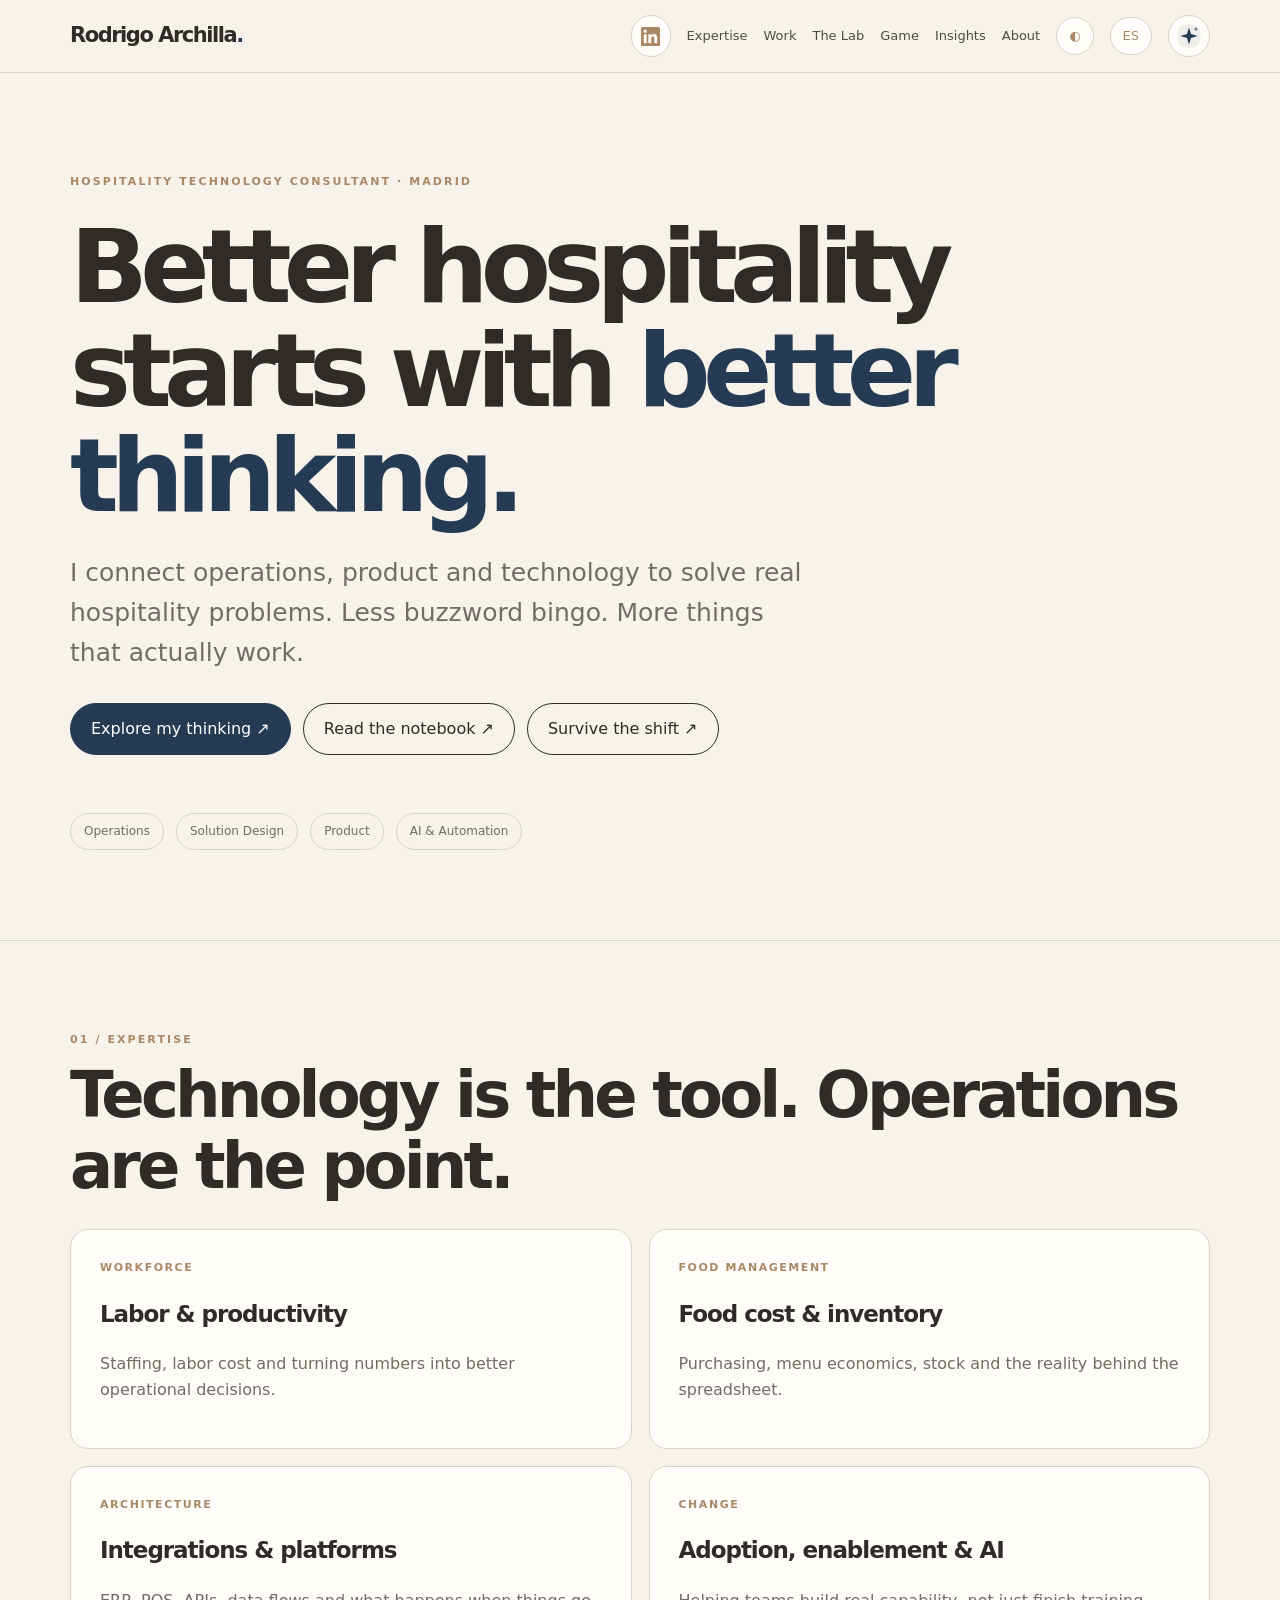
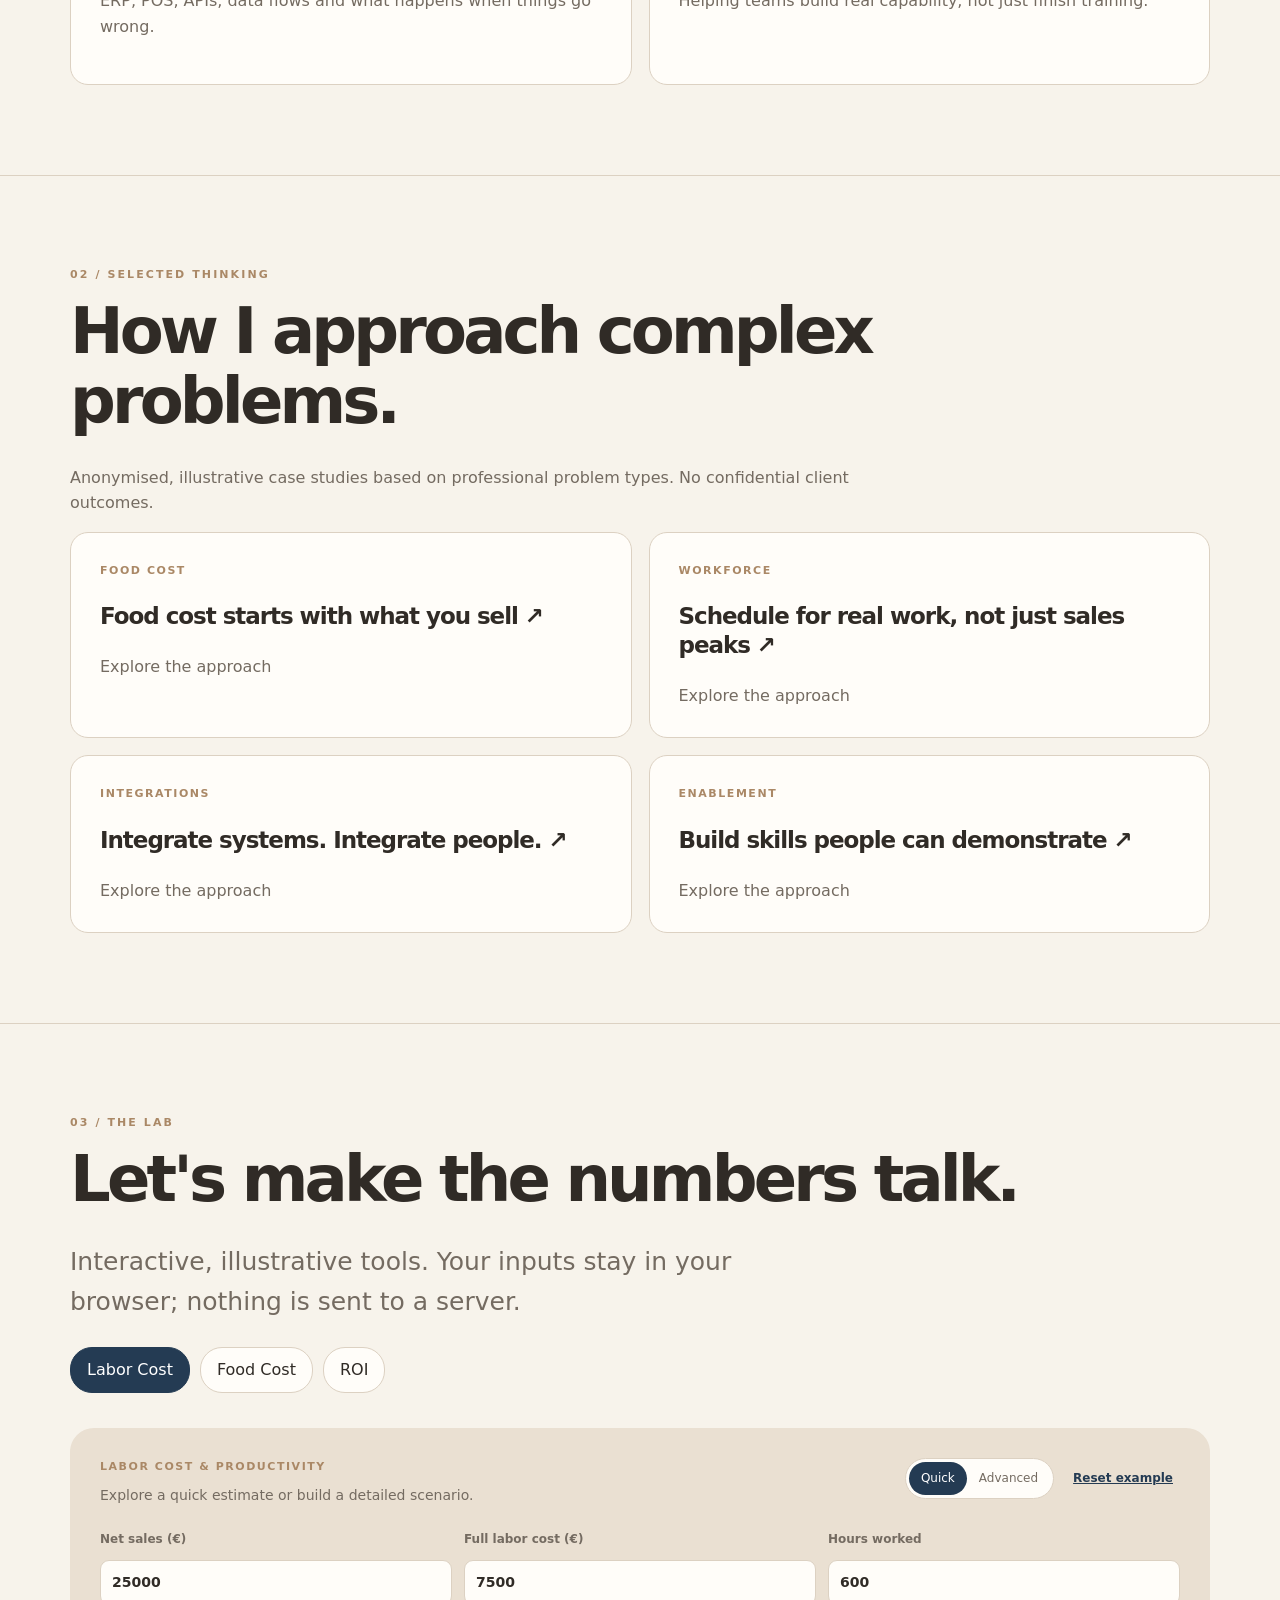
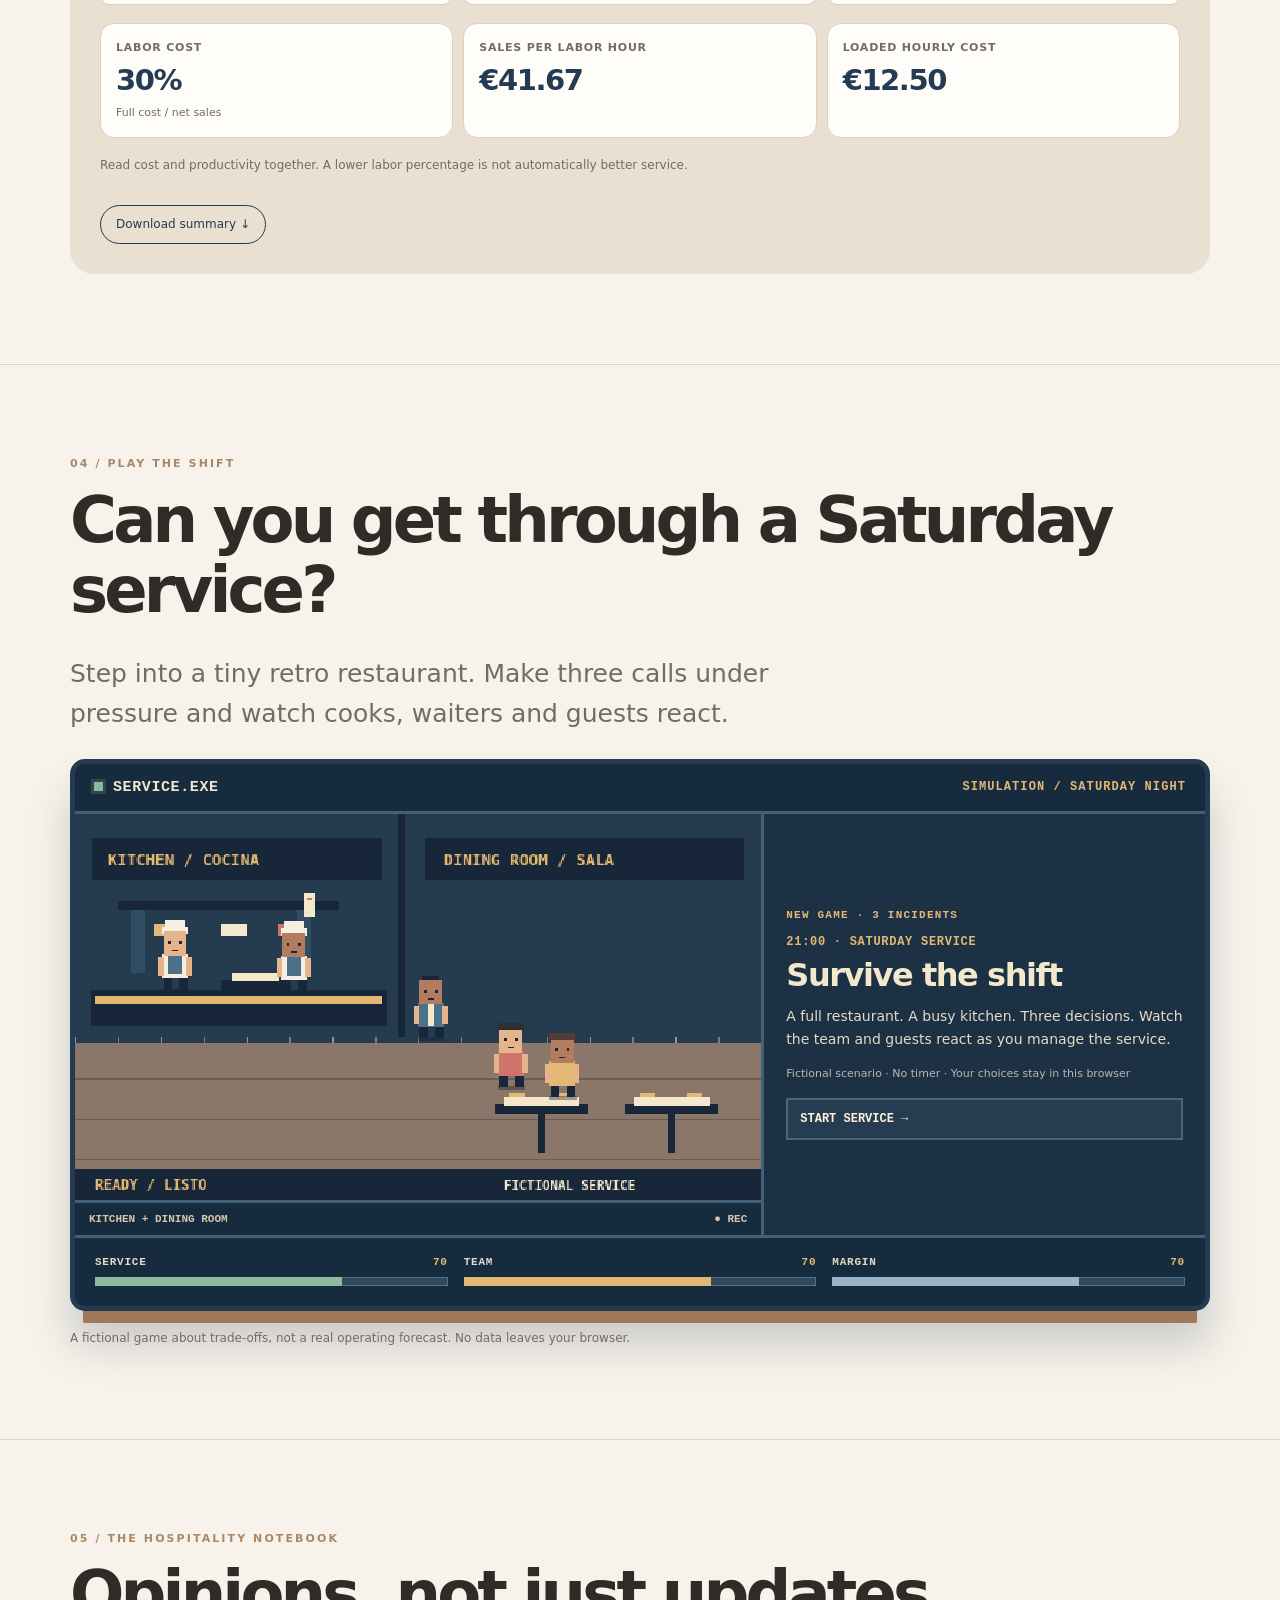
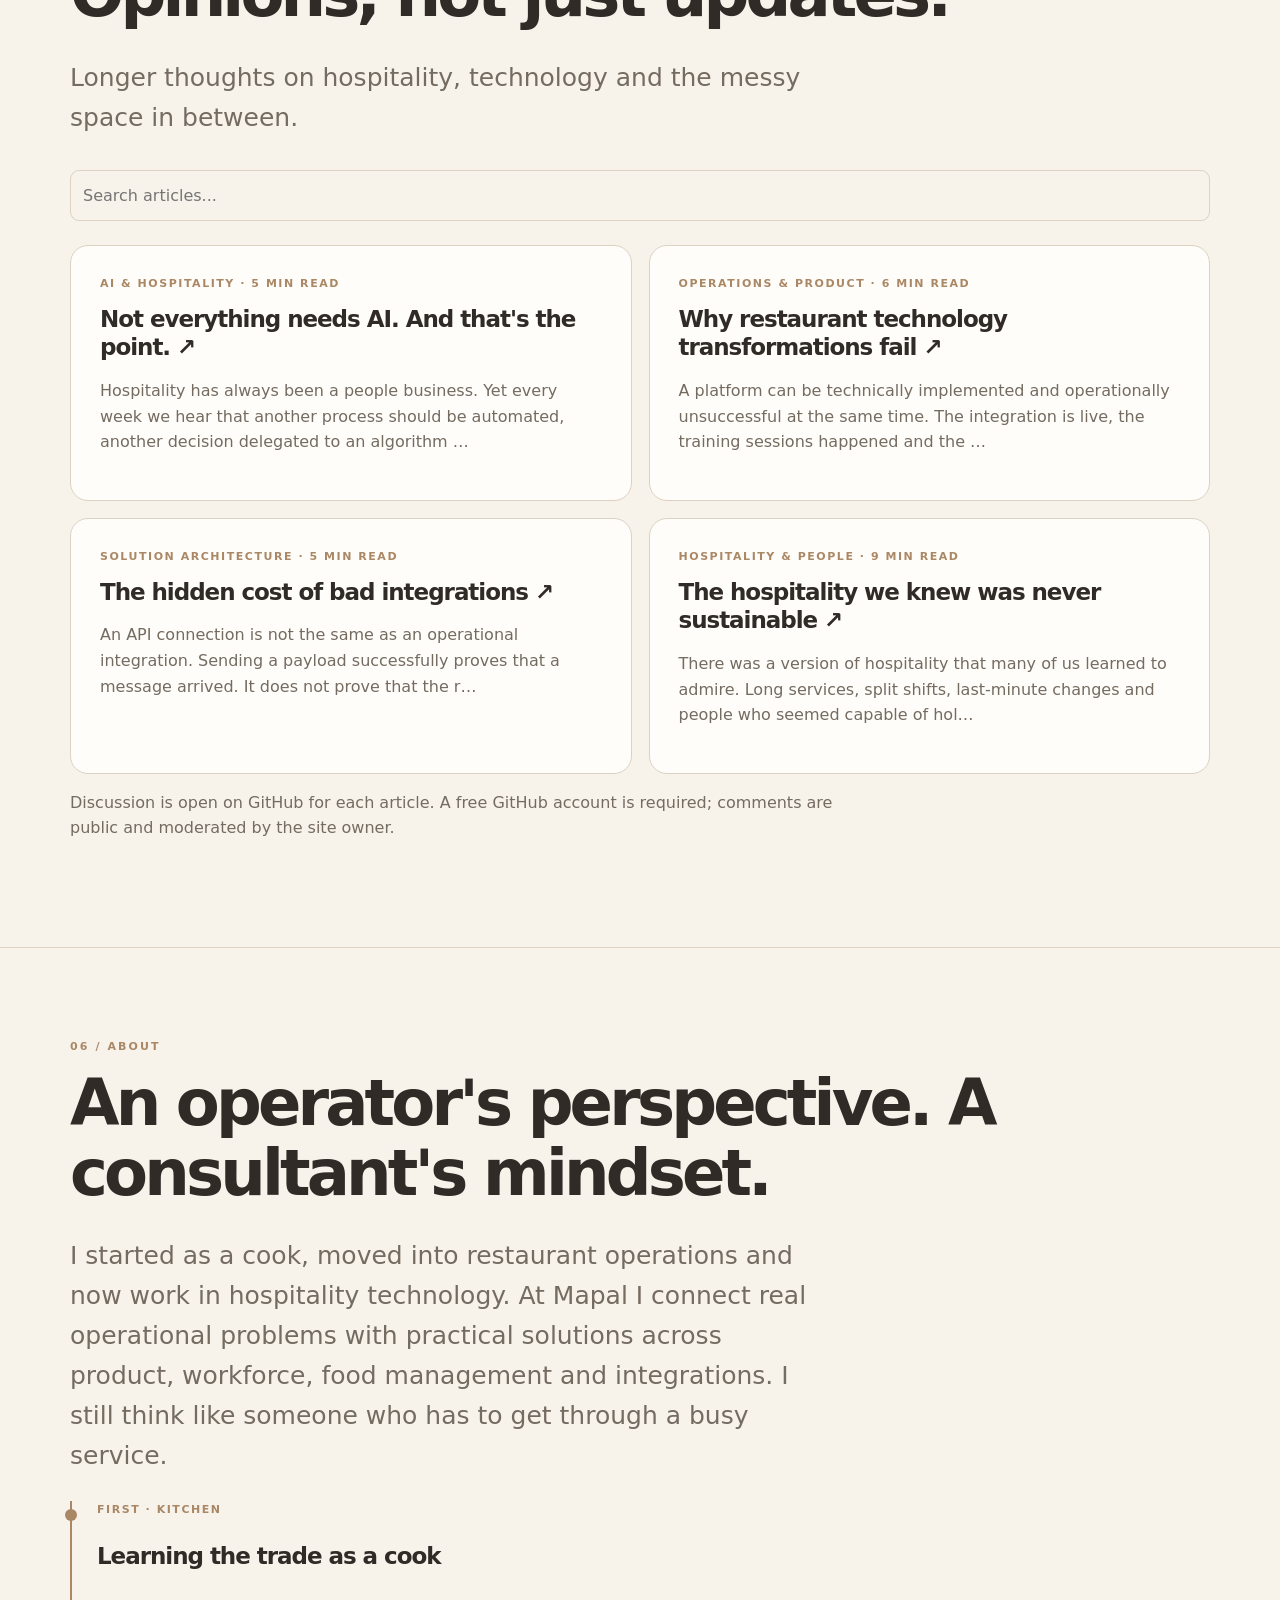
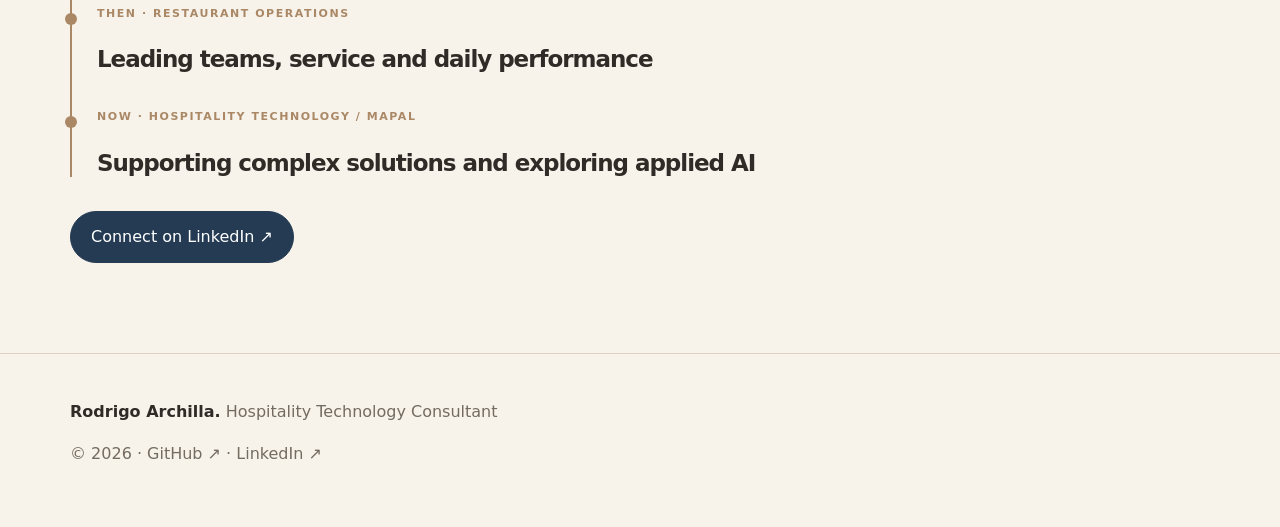
==== commit 5b663fd1: "Add playable retro service experience to homepage" ====
--- a/index.html
+++ b/index.html
@@ -24,26 +24,26 @@
 .agent-prompt:hover,.agent-prompt:focus-visible{background:var(--navy-soft);border-color:var(--navy);outline:none}
 
 /* The Lab: decision tools */
-.lab-shell{background:var(--shade);padding:30px}.lab-top{display:flex;align-items:flex-start;justify-content:space-between;gap:20px;margin-bottom:24px}.lab-lead{font-size:14px;color:var(--muted);margin:8px 0 0}.lab-actions{display:flex;align-items:center;gap:12px;flex-wrap:wrap}.lab-mode{display:flex;padding:3px;border:1px solid var(--border);border-radius:999px;background:var(--paper)}.lab-mode button{border:0;border-radius:999px;background:transparent;color:var(--muted);padding:7px 12px;font-size:12px}.lab-mode button.active{background:var(--navy);color:var(--navy-contrast)}.lab-link{border:0;background:transparent;color:var(--navy);font-size:12px;font-weight:700;text-decoration:underline;padding:7px}.lab-field-grid{display:grid;grid-template-columns:repeat(3,minmax(0,1fr));gap:12px;margin:16px 0}.lab-field,.lab-ingredient-row label{display:flex;flex-direction:column;gap:4px;color:var(--muted);font-size:12px;font-weight:650}.lab-field input,.lab-ingredient-row input{width:100%;min-width:0;border:1px solid var(--border);border-radius:9px;background:var(--paper);color:var(--ink);padding:10px 11px;font-size:14px}.lab-field input:focus,.lab-ingredient-row input:focus{outline:2px solid var(--navy);outline-offset:1px}.lab-shell h4{font-size:17px;letter-spacing:-.02em;margin:27px 0 10px}.lab-kpis{display:grid;grid-template-columns:repeat(3,minmax(0,1fr));gap:10px;margin:18px 0}.lab-kpi,.lab-scenario{border:1px solid var(--border);background:var(--paper);border-radius:14px;padding:15px;min-width:0}.lab-kpi span,.lab-scenario span{display:block;color:var(--muted);font-size:11px;font-weight:750;text-transform:uppercase;letter-spacing:.07em}.lab-kpi strong,.lab-scenario strong{display:block;color:var(--navy);font-size:clamp(21px,3vw,29px);letter-spacing:-.05em;line-height:1.18;margin:7px 0;overflow-wrap:anywhere}.lab-kpi small,.lab-scenario small{display:block;color:var(--muted);font-size:11px}.lab-note{font-size:12px;color:var(--muted);margin:16px 0;max-width:90ch}.lab-table-wrap{overflow:auto;border:1px solid var(--border);border-radius:12px;background:var(--paper)}.lab-table{border-collapse:collapse;width:100%;min-width:610px;font-size:12px}.lab-table th,.lab-table td{text-align:left;padding:10px 12px;border-bottom:1px solid var(--border);white-space:nowrap}.lab-table tr:last-child th,.lab-table tr:last-child td{border-bottom:0}.lab-table thead{background:var(--navy-soft);color:var(--navy)}.lab-table th{font-weight:700}.lab-table input{width:100px;border:1px solid var(--border);border-radius:7px;padding:6px 8px;background:var(--bg);color:var(--ink)}.lab-negative{color:#a44a39;font-weight:750}.lab-positive{color:#35725f;font-weight:750}.lab-warm{color:var(--accent);font-weight:750}.lab-category{display:inline-block;border:1px solid var(--border);border-radius:20px;padding:3px 7px;background:var(--bg)}.lab-dish{border:1px solid var(--border);border-radius:14px;background:var(--paper);padding:17px;margin:14px 0}.lab-dish h4{margin:0}.lab-dish-top{display:flex;align-items:center;justify-content:space-between;gap:10px}.lab-ingredients{display:grid;gap:8px;margin:15px 0}.lab-ingredient-row{display:grid;grid-template-columns:minmax(120px,2fr) repeat(3,minmax(75px,1fr)) 28px;gap:8px;align-items:end}.lab-row-delete{border:0;background:transparent;color:var(--muted);font-size:21px;line-height:1.2;align-self:end;padding:7px 0}.lab-add{border:1px dashed var(--navy);border-radius:999px;color:var(--navy);background:transparent;padding:9px 14px;font-size:13px;font-weight:700}.lab-scenarios{display:grid;grid-template-columns:repeat(3,minmax(0,1fr));gap:10px}.lab-scenario div{font-size:12px;margin-top:7px}.lab-cash{display:grid;gap:8px}.lab-cash-row{display:grid;grid-template-columns:45px minmax(0,1fr) 105px;gap:9px;align-items:center;font-size:12px}.lab-cash-row strong{text-align:right;white-space:nowrap}.lab-cash-track{height:12px;border-radius:12px;background:var(--paper);overflow:hidden}.lab-cash-track span{display:block;height:100%;border-radius:12px}.lab-cash-track .positive{background:var(--navy)}.lab-cash-track .negative{background:var(--accent)}.lab-export{margin-top:14px;border-color:var(--navy);color:var(--navy);font-size:12px;padding:9px 15px}@media(max-width:760px){.lab-shell{padding:19px}.lab-top{display:block}.lab-actions{margin-top:15px}.lab-field-grid,.lab-kpis,.lab-scenarios{grid-template-columns:1fr}.lab-ingredient-row{grid-template-columns:repeat(2,minmax(0,1fr)) 28px}.lab-ingredient-row label:first-child{grid-column:1 / -1}.lab-ingredient-row label:nth-child(4){grid-column:1}.lab-row-delete{grid-column:3;grid-row:2}.lab-cash-row{grid-template-columns:35px minmax(0,1fr) 95px}}
-</style><!-- Cloudflare Web Analytics --><script defer src="https://static.cloudflareinsights.com/beacon.min.js" data-cf-beacon='{"token":"dbd1819a229a4f39ab7b75efaddaafa1"}'></script><!-- End Cloudflare Web Analytics -->
+.lab-shell{background:var(--shade);padding:30px}.lab-top{display:flex;align-items:flex-start;justify-content:space-between;gap:20px;margin-bottom:24px}.lab-lead{font-size:14px;color:var(--muted);margin:8px 0 0}.lab-actions{display:flex;align-items:center;gap:12px;flex-wrap:wrap}.lab-mode{display:flex;padding:3px;border:1px solid var(--border);border-radius:999px;background:var(--paper)}.lab-mode button{border:0;border-radius:999px;background:transparent;color:var(--muted);padding:7px 12px;font-size:12px}.lab-mode button.active{background:var(--navy);color:var(--navy-contrast)}.lab-link{border:0;background:transparent;color:var(--navy);font-size:12px;font-weight:700;text-decoration:underline;padding:7px}.lab-field-grid{display:grid;grid-template-columns:repeat(3,minmax(0,1fr));gap:12px;margin:16px 0}.lab-field,.lab-ingredient-row label{display:flex;flex-direction:column;gap:4px;color:var(--muted);font-size:12px;font-weight:650}.lab-field input,.lab-ingredient-row input,.lab-ingredient-row select{width:100%;min-width:0;border:1px solid var(--border);border-radius:9px;background:var(--paper);color:var(--ink);padding:10px 11px;font-size:14px}.lab-field input:focus,.lab-ingredient-row input:focus,.lab-ingredient-row select:focus{outline:2px solid var(--navy);outline-offset:1px}.lab-shell h4{font-size:17px;letter-spacing:-.02em;margin:27px 0 10px}.lab-kpis{display:grid;grid-template-columns:repeat(3,minmax(0,1fr));gap:10px;margin:18px 0}.lab-kpi,.lab-scenario{border:1px solid var(--border);background:var(--paper);border-radius:14px;padding:15px;min-width:0}.lab-kpi span,.lab-scenario span{display:block;color:var(--muted);font-size:11px;font-weight:750;text-transform:uppercase;letter-spacing:.07em}.lab-kpi strong,.lab-scenario strong{display:block;color:var(--navy);font-size:clamp(21px,3vw,29px);letter-spacing:-.05em;line-height:1.18;margin:7px 0;overflow-wrap:anywhere}.lab-kpi small,.lab-scenario small{display:block;color:var(--muted);font-size:11px}.lab-note{font-size:12px;color:var(--muted);margin:16px 0;max-width:90ch}.lab-table-wrap{overflow:auto;border:1px solid var(--border);border-radius:12px;background:var(--paper)}.lab-table{border-collapse:collapse;width:100%;min-width:610px;font-size:12px}.lab-table th,.lab-table td{text-align:left;padding:10px 12px;border-bottom:1px solid var(--border);white-space:nowrap}.lab-table tr:last-child th,.lab-table tr:last-child td{border-bottom:0}.lab-table thead{background:var(--navy-soft);color:var(--navy)}.lab-table th{font-weight:700}.lab-table input{width:100px;border:1px solid var(--border);border-radius:7px;padding:6px 8px;background:var(--bg);color:var(--ink)}.lab-negative{color:#a44a39;font-weight:750}.lab-positive{color:#35725f;font-weight:750}.lab-warm{color:var(--accent);font-weight:750}.lab-category{display:inline-block;border:1px solid var(--border);border-radius:20px;padding:3px 7px;background:var(--bg)}.lab-dish{border:1px solid var(--border);border-radius:14px;background:var(--paper);padding:17px;margin:14px 0}.lab-dish h4{margin:0}.lab-dish-top{display:flex;align-items:center;justify-content:space-between;gap:10px}.lab-ingredients{display:grid;gap:8px;margin:15px 0}.lab-ingredient-row{display:grid;grid-template-columns:minmax(120px,2fr) minmax(65px,.7fr) minmax(70px,.75fr) repeat(2,minmax(75px,1fr)) 28px;gap:8px;align-items:end}.lab-row-delete{border:0;background:transparent;color:var(--muted);font-size:21px;line-height:1.2;align-self:end;padding:7px 0}.lab-add{border:1px dashed var(--navy);border-radius:999px;color:var(--navy);background:transparent;padding:9px 14px;font-size:13px;font-weight:700}.lab-scenarios{display:grid;grid-template-columns:repeat(3,minmax(0,1fr));gap:10px}.lab-scenario div{font-size:12px;margin-top:7px}.lab-cash{display:grid;gap:8px}.lab-cash-row{display:grid;grid-template-columns:45px minmax(0,1fr) 105px;gap:9px;align-items:center;font-size:12px}.lab-cash-row strong{text-align:right;white-space:nowrap}.lab-cash-track{height:12px;border-radius:12px;background:var(--paper);overflow:hidden}.lab-cash-track span{display:block;height:100%;border-radius:12px}.lab-cash-track .positive{background:var(--navy)}.lab-cash-track .negative{background:var(--accent)}.lab-export{margin-top:14px;border-color:var(--navy);color:var(--navy);font-size:12px;padding:9px 15px}@media(max-width:760px){.lab-shell{padding:19px}.lab-top{display:block}.lab-actions{margin-top:15px}.lab-field-grid,.lab-kpis,.lab-scenarios{grid-template-columns:1fr}.lab-ingredient-row{grid-template-columns:repeat(2,minmax(0,1fr)) 28px}.lab-ingredient-row label:first-child{grid-column:1 / -1}.lab-ingredient-row label:nth-child(4){grid-column:auto}.lab-row-delete{grid-column:3;grid-row:2}.lab-cash-row{grid-template-columns:35px minmax(0,1fr) 95px}}
+</style><link rel="stylesheet" href="shift.css"><!-- Cloudflare Web Analytics --><script defer src="https://static.cloudflareinsights.com/beacon.min.js" data-cf-beacon='{"token":"dbd1819a229a4f39ab7b75efaddaafa1"}'></script><!-- End Cloudflare Web Analytics -->
 </head><body>
-<header class="top"><nav class="wrap nav"><a class="brand" href="#home" onclick="home()">Rodrigo Archilla<b>.</b></a><div class="links"><a class="social-nav" href="https://www.linkedin.com/in/rodrigoarchilla" target="_blank" rel="noopener noreferrer" aria-label="LinkedIn de Rodrigo Archilla" title="LinkedIn"><svg viewBox="0 0 24 24" width="19" height="19" fill="currentColor" aria-hidden="true"><path d="M20.447 20.452h-3.554v-5.569c0-1.328-.027-3.037-1.852-3.037-1.853 0-2.136 1.445-2.136 2.939v5.667H9.35V9h3.414v1.561h.049c.476-.9 1.637-1.85 3.37-1.85 3.6 0 4.264 2.37 4.264 5.455v6.286ZM5.337 7.433a2.062 2.062 0 1 1 0-4.124 2.062 2.062 0 0 1 0 4.124Zm1.782 13.019H3.555V9h3.564v11.452ZM22.225 0H1.771C.792 0 0 .774 0 1.729v20.542C0 23.227.792 24 1.771 24h20.451C23.2 24 24 23.227 24 22.271V1.729C24 .774 23.2 0 22.222 0h.003Z"/></svg></a><a href="#expertise" data-en="Expertise" data-es="Especialidades">Expertise</a><a href="#work" data-en="Work" data-es="Casos">Work</a><a href="#lab">The Lab</a><a href="#insights">Insights</a><a href="#about" data-en="About" data-es="Sobre mí">About</a><button class="iconbtn" id="theme" aria-label="Toggle dark mode">◐</button><button class="iconbtn" id="language" aria-label="Change language">ES</button><button class="ai-nav-button" id="aiOpen" type="button" aria-label="Abrir Hosteler-IA" aria-haspopup="dialog" aria-controls="aiDialog" title="Hosteler-IA"><svg viewBox="0 0 32 32" width="28" height="28" fill="none" aria-hidden="true"><rect x="2" y="2" width="28" height="28" rx="10" fill="currentColor" fill-opacity=".08"/><path d="M16 5.5 18.5 13.5 26.5 16 18.5 18.5 16 26.5 13.5 18.5 5.5 16 13.5 13.5Z" fill="currentColor"/><circle cx="24.5" cy="7.5" r="2" fill="currentColor" opacity=".6"/></svg></button></div></nav></header><div id="aiDialog" class="ai-overlay" role="dialog" aria-modal="true" aria-label="Hosteler-IA assistant" aria-hidden="true"><div class="ai-panel"><button class="ai-close" type="button" id="aiClose" aria-label="Close assistant">×</button><div class="card agent-card" style="margin-top:16px"><div class="agent-head"><div class="tag" data-en="Hosteler-IA · Beta" data-es="Hosteler-IA · Beta">Hosteler-IA · Beta</div><h3 data-en="Ask Hosteler-IA" data-es="Pregunta a Hosteler-IA">Ask Hosteler-IA</h3><p data-en="Practical answers about operations, people and technology." data-es="Respuestas prácticas sobre operaciones, personas y tecnología.">Practical answers about operations, people and technology.</p></div><div class="agent-chat" id="askAnswer" role="log" aria-live="polite"><div class="agent-suggestions" id="aiSuggestions"><span class="agent-suggestions-title" data-en="Try a question" data-es="Prueba una pregunta">Try a question</span><button class="agent-prompt" type="button" data-en="Reduce food cost" data-es="Reducir food cost" data-question-en="How can I reduce food cost without losing quality?" data-question-es="¿Cómo puedo reducir el food cost sin perder calidad?">Reduce food cost</button><button class="agent-prompt" type="button" data-en="Plan staffing" data-es="Planificar turnos" data-question-en="How should I plan shifts based on demand?" data-question-es="¿Cómo planifico los turnos según la demanda?">Plan staffing</button><button class="agent-prompt" type="button" data-en="Digitize HACCP" data-es="Digitalizar APPCC" data-question-en="What should I digitize first in my HACCP process?" data-question-es="¿Qué debería digitalizar primero en mi APPCC?">Digitize HACCP</button></div></div><form id="askForm" class="agent-form"><input id="askQuestion" type="search" required maxlength="650" placeholder="Ask a question…" aria-label="Ask a question" style="width:auto"><button class="button primary" type="submit" data-en="Send ↑" data-es="Enviar ↑">Send ↑</button></form><div class="agent-status" data-en="AI responses may be imperfect. Do not share confidential data." data-es="La IA puede equivocarse. No compartas datos confidenciales.">AI responses may be imperfect. Do not share confidential data.</div></div></div></div></div>
-<div id="site"><main><div id="home" class="wrap hero"><div><div class="eyebrow">Hospitality Technology Consultant · Madrid</div><h1 data-en="Better hospitality starts with <em>better thinking.</em>" data-es="Una mejor hostelería empieza con <em>mejores ideas.</em>">Better hospitality starts with <em>better thinking.</em></h1><p class="lead" data-en="I connect operations, product and technology to solve real hospitality problems. Less buzzword bingo. More things that actually work." data-es="Conecto operaciones, producto y tecnología para resolver problemas reales de hostelería. Menos palabras de moda. Más cosas que funcionan.">I connect operations, product and technology to solve real hospitality problems. Less buzzword bingo. More things that actually work.</p><div class="buttons"><a class="button primary" href="#work" data-en="Explore my thinking ↗" data-es="Descubre mi enfoque ↗">Explore my thinking ↗</a><a class="button" href="#insights" data-en="Read the notebook ↗" data-es="Lee mis artículos ↗">Read the notebook ↗</a></div><div class="strip"><span class="pill">Operations</span><span class="pill">Solution Design</span><span class="pill">Product</span><span class="pill">AI & Automation</span></div></div></div>
+<header class="top"><nav class="wrap nav"><a class="brand" href="#home" onclick="home()">Rodrigo Archilla<b>.</b></a><div class="links"><a class="social-nav" href="https://www.linkedin.com/in/rodrigoarchilla" target="_blank" rel="noopener noreferrer" aria-label="LinkedIn de Rodrigo Archilla" title="LinkedIn"><svg viewBox="0 0 24 24" width="19" height="19" fill="currentColor" aria-hidden="true"><path d="M20.447 20.452h-3.554v-5.569c0-1.328-.027-3.037-1.852-3.037-1.853 0-2.136 1.445-2.136 2.939v5.667H9.35V9h3.414v1.561h.049c.476-.9 1.637-1.85 3.37-1.85 3.6 0 4.264 2.37 4.264 5.455v6.286ZM5.337 7.433a2.062 2.062 0 1 1 0-4.124 2.062 2.062 0 0 1 0 4.124Zm1.782 13.019H3.555V9h3.564v11.452ZM22.225 0H1.771C.792 0 0 .774 0 1.729v20.542C0 23.227.792 24 1.771 24h20.451C23.2 24 24 23.227 24 22.271V1.729C24 .774 23.2 0 22.222 0h.003Z"/></svg></a><a href="#expertise" data-en="Expertise" data-es="Especialidades">Expertise</a><a href="#work" data-en="Work" data-es="Casos">Work</a><a href="#lab">The Lab</a><a href="#shift" data-en="Game" data-es="Juego">Game</a><a href="#insights">Insights</a><a href="#about" data-en="About" data-es="Sobre mí">About</a><button class="iconbtn" id="theme" aria-label="Toggle dark mode">◐</button><button class="iconbtn" id="language" aria-label="Change language">ES</button><button class="ai-nav-button" id="aiOpen" type="button" aria-label="Abrir Hosteler-IA" aria-haspopup="dialog" aria-controls="aiDialog" title="Hosteler-IA"><svg viewBox="0 0 32 32" width="28" height="28" fill="none" aria-hidden="true"><rect x="2" y="2" width="28" height="28" rx="10" fill="currentColor" fill-opacity=".08"/><path d="M16 5.5 18.5 13.5 26.5 16 18.5 18.5 16 26.5 13.5 18.5 5.5 16 13.5 13.5Z" fill="currentColor"/><circle cx="24.5" cy="7.5" r="2" fill="currentColor" opacity=".6"/></svg></button></div></nav></header><div id="aiDialog" class="ai-overlay" role="dialog" aria-modal="true" aria-label="Hosteler-IA assistant" aria-hidden="true"><div class="ai-panel"><button class="ai-close" type="button" id="aiClose" aria-label="Close assistant">×</button><div class="card agent-card" style="margin-top:16px"><div class="agent-head"><div class="tag" data-en="Hosteler-IA · Beta" data-es="Hosteler-IA · Beta">Hosteler-IA · Beta</div><h3 data-en="Ask Hosteler-IA" data-es="Pregunta a Hosteler-IA">Ask Hosteler-IA</h3><p data-en="Practical answers about operations, people and technology." data-es="Respuestas prácticas sobre operaciones, personas y tecnología.">Practical answers about operations, people and technology.</p></div><div class="agent-chat" id="askAnswer" role="log" aria-live="polite"><div class="agent-suggestions" id="aiSuggestions"><span class="agent-suggestions-title" data-en="Try a question" data-es="Prueba una pregunta">Try a question</span><button class="agent-prompt" type="button" data-en="Reduce food cost" data-es="Reducir food cost" data-question-en="How can I reduce food cost without losing quality?" data-question-es="¿Cómo puedo reducir el food cost sin perder calidad?">Reduce food cost</button><button class="agent-prompt" type="button" data-en="Plan staffing" data-es="Planificar turnos" data-question-en="How should I plan shifts based on demand?" data-question-es="¿Cómo planifico los turnos según la demanda?">Plan staffing</button><button class="agent-prompt" type="button" data-en="Digitize HACCP" data-es="Digitalizar APPCC" data-question-en="What should I digitize first in my HACCP process?" data-question-es="¿Qué debería digitalizar primero en mi APPCC?">Digitize HACCP</button></div></div><form id="askForm" class="agent-form"><input id="askQuestion" type="search" required maxlength="650" placeholder="Ask a question…" aria-label="Ask a question" style="width:auto"><button class="button primary" type="submit" data-en="Send ↑" data-es="Enviar ↑">Send ↑</button></form><div class="agent-status" data-en="AI responses may be imperfect. Do not share confidential data." data-es="La IA puede equivocarse. No compartas datos confidenciales.">AI responses may be imperfect. Do not share confidential data.</div></div></div></div></div>
+<div id="site"><main><div id="home" class="wrap hero"><div><div class="eyebrow">Hospitality Technology Consultant · Madrid</div><h1 data-en="Better hospitality starts with <em>better thinking.</em>" data-es="Una mejor hostelería empieza con <em>mejores ideas.</em>">Better hospitality starts with <em>better thinking.</em></h1><p class="lead" data-en="I connect operations, product and technology to solve real hospitality problems. Less buzzword bingo. More things that actually work." data-es="Conecto operaciones, producto y tecnología para resolver problemas reales de hostelería. Menos palabras de moda. Más cosas que funcionan.">I connect operations, product and technology to solve real hospitality problems. Less buzzword bingo. More things that actually work.</p><div class="buttons"><a class="button primary" href="#work" data-en="Explore my thinking ↗" data-es="Descubre mi enfoque ↗">Explore my thinking ↗</a><a class="button" href="#insights" data-en="Read the notebook ↗" data-es="Lee mis artículos ↗">Read the notebook ↗</a><a class="button" href="#shift" data-en="Survive the shift ↗" data-es="Sobrevive al turno ↗">Survive the shift ↗</a></div><div class="strip"><span class="pill">Operations</span><span class="pill">Solution Design</span><span class="pill">Product</span><span class="pill">AI & Automation</span></div></div></div>
 <section id="expertise"><div class="wrap reveal"><div class="eyebrow">01 / Expertise</div><h2 data-en="Technology is the tool. Operations are the point." data-es="La tecnología es la herramienta. La operación es lo importante.">Technology is the tool. Operations are the point.</h2><div class="grid"><div class="card"><div class="tag">Workforce</div><h3 data-en="Labor & productivity" data-es="Personal y productividad">Labor & productivity</h3><p data-en="Staffing, labor cost and turning numbers into better operational decisions." data-es="Plantillas, costes laborales y convertir datos en mejores decisiones operativas.">Staffing, labor cost and turning numbers into better operational decisions.</p></div><div class="card"><div class="tag">Food management</div><h3 data-en="Food cost & inventory" data-es="Costes de alimentos e inventario">Food cost & inventory</h3><p data-en="Purchasing, menu economics, stock and the reality behind the spreadsheet." data-es="Compras, rentabilidad de menús, stock y la realidad detrás de la hoja de cálculo.">Purchasing, menu economics, stock and the reality behind the spreadsheet.</p></div><div class="card"><div class="tag">Architecture</div><h3 data-en="Integrations & platforms" data-es="Integraciones y plataformas">Integrations & platforms</h3><p data-en="ERP, POS, APIs, data flows and what happens when things go wrong." data-es="ERP, POS, APIs, flujos de datos y qué pasa cuando algo falla.">ERP, POS, APIs, data flows and what happens when things go wrong.</p></div><div class="card"><div class="tag">Change</div><h3 data-en="Adoption, enablement & AI" data-es="Adopción, capacitación e IA">Adoption, enablement & AI</h3><p data-en="Helping teams build real capability, not just finish training." data-es="Ayudar a los equipos a desarrollar capacidades reales, no solo completar cursos.">Helping teams build real capability, not just finish training.</p></div></div></div></section>
 <section id="work"><div class="wrap reveal"><div class="eyebrow">02 / Selected thinking</div><h2 data-en="How I approach complex problems." data-es="Cómo abordo problemas complejos.">How I approach complex problems.</h2><p class="muted" data-en="Anonymised, illustrative case studies based on professional problem types. No confidential client outcomes." data-es="Casos ilustrativos y anonimizados basados en retos profesionales. Sin resultados confidenciales de clientes.">Anonymised, illustrative case studies based on professional problem types. No confidential client outcomes.</p><div id="cases" class="grid"></div></div></section>
 <section id="lab"><div class="wrap reveal"><div class="eyebrow">03 / The Lab</div><h2 data-en="Let's make the numbers talk." data-es="Hagamos que hablen los números.">Let's make the numbers talk.</h2><p class="lead" data-en="Interactive, illustrative tools. Your inputs stay in your browser; nothing is sent to a server." data-es="Herramientas interactivas e ilustrativas. Tus datos permanecen en el navegador; no se envían a ningún servidor.">Interactive, illustrative tools. Your inputs stay in your browser; nothing is sent to a server.</p><div class="tabs" id="labTabs" role="tablist" aria-label="Calculators"><button type="button" class="active" role="tab" data-lab="labor" data-en="Labor Cost" data-es="Coste laboral">Labor Cost</button><button type="button" role="tab" data-lab="food" data-en="Food Cost" data-es="Food Cost">Food Cost</button><button type="button" role="tab" data-lab="roi" data-en="ROI" data-es="ROI">ROI</button></div><div class="feature lab-shell"><div class="lab-top"><div><div id="labHeading" class="tag"></div><p class="lab-lead" data-en="Explore a quick estimate or build a detailed scenario." data-es="Consulta una estimación rápida o construye un escenario detallado.">Explore a quick estimate or build a detailed scenario.</p></div><div class="lab-actions"><div class="lab-mode" role="group" aria-label="Calculation detail"><button type="button" id="labModeQuick"></button><button type="button" id="labModeAdvanced"></button></div><button type="button" id="labReset" class="lab-link"></button></div></div><div id="labInputs"></div><div id="labResults" aria-live="polite"></div><button type="button" id="labExport" class="button lab-export"></button></div></div></section>
-<section id="insights"><div class="wrap reveal"><div class="eyebrow">04 / The Hospitality Notebook</div><h2 data-en="Opinions, not just updates." data-es="Opiniones, no solo novedades.">Opinions, not just updates.</h2><p class="lead" data-en="Longer thoughts on hospitality, technology and the messy space in between." data-es="Reflexiones sobre hostelería, tecnología y todo lo que ocurre entre ambas.">Longer thoughts on hospitality, technology and the messy space in between.</p><input id="search" type="search" data-placeholder-en="Search articles..." data-placeholder-es="Buscar artículos..." placeholder="Search articles..." aria-label="Search articles"><div id="articles" class="grid" style="margin-top:24px"></div><p class="muted" data-en="Discussion is open on GitHub for each article. A free GitHub account is required; comments are public and moderated by the site owner." data-es="Cada artículo tiene un debate abierto en GitHub. Se necesita una cuenta gratuita; los comentarios son públicos y los modera el propietario.">Discussion: share your perspective with me on LinkedIn. Public on-site comments require a moderated service and are not enabled yet.</p></div></section>
-<section id="about"><div class="wrap reveal"><div class="eyebrow">05 / About</div><h2 data-en="An operator's perspective. A consultant's mindset." data-es="La perspectiva de operaciones. La mentalidad de consultoría.">An operator's perspective. A consultant's mindset.</h2><p class="lead" data-en="I started as a cook, moved into restaurant operations and now work in hospitality technology. At Mapal I connect real operational problems with practical solutions across product, workforce, food management and integrations. I still think like someone who has to get through a busy service." data-es="Empecé como cocinero, pasé a operaciones de restauración y hoy trabajo en tecnología para hostelería. En Mapal conecto problemas operativos reales con soluciones prácticas de producto, personal, gestión alimentaria e integraciones. Sigo pensando como alguien que tiene que sacar adelante un servicio complicado.">My path has taken me from hospitality operations to technology and product. I currently work at Mapal, helping connect complex product questions, operational needs and solution-oriented work. I care about what people can actually use on a busy Tuesday.</p><div class="timeline"><article><div class="tag" data-en="First · Kitchen" data-es="Primero · Cocina">Earlier · Hospitality operations</div><h3 data-en="Learning the trade as a cook" data-es="Aprender el oficio como cocinero">Learning how the business really runs</h3></article><article><div class="tag" data-en="Then · Restaurant operations" data-es="Después · Operaciones de restauración">Next · Technology & product</div><h3 data-en="Leading teams, service and daily performance" data-es="Gestionar equipos, servicios y resultados diarios">Translating problems into practical systems</h3></article><article><div class="tag" data-en="Now · Hospitality technology / Mapal" data-es="Ahora · Tecnología para hostelería / Mapal">Now · Mapal / 2025 onward</div><h3 data-en="Supporting complex solutions and exploring applied AI" data-es="Apoyar soluciones complejas y explorar IA aplicada">Supporting complex solutions and exploring applied AI</h3></article></div><a class="button primary" href="https://www.linkedin.com/in/rodrigoarchilla" target="_blank" rel="noopener">Connect on LinkedIn ↗</a></div></section></main></div>
+<section id="shift"><div class="wrap reveal"><div class="eyebrow" data-en="04 / Play the shift" data-es="04 / Juega el turno">04 / Play the shift</div><h2 data-en="Can you get through a Saturday service?" data-es="¿Puedes sacar adelante un servicio de sábado?">Can you get through a Saturday service?</h2><p class="lead shift-intro" data-en="Step into a tiny retro restaurant. Make three calls under pressure and watch cooks, waiters and guests react." data-es="Entra en un pequeño restaurante retro. Toma tres decisiones bajo presión y mira cómo reaccionan cocineros, camareros y clientes.">Step into a tiny retro restaurant. Make three calls under pressure and watch cooks, waiters and guests react.</p><div class="shift-frame" id="shiftGame"><div class="shift-header"><strong><span class="shift-light"></span>SERVICE.exe</strong><span data-en="SIMULATION / SATURDAY NIGHT" data-es="SIMULACIÓN / SÁBADO NOCHE">SIMULATION / SATURDAY NIGHT</span></div><div class="shift-body"><div class="shift-stage"><canvas id="shiftScene" width="480" height="270" role="img" aria-describedby="shiftSceneLabel"></canvas><p id="shiftSceneLabel" class="sr-only"></p><div class="shift-stage-footer"><span data-en="KITCHEN + DINING ROOM" data-es="COCINA + SALA">KITCHEN + DINING ROOM</span><span>● REC</span></div></div><div class="shift-console"><div id="shiftProgress" class="shift-progress"></div><div id="shiftPanel"></div></div></div><div id="shiftMetrics" class="shift-metrics" aria-label="Game indicators"></div><p id="shiftFeedback" class="sr-only" role="status" aria-live="polite"></p></div><p class="shift-legend" data-en="A fictional game about trade-offs, not a real operating forecast. No data leaves your browser." data-es="Un juego ficticio sobre decisiones y contrapartidas, no una previsión real. Ningún dato sale de tu navegador.">A fictional game about trade-offs, not a real operating forecast. No data leaves your browser.</p></div></section><section id="insights"><div class="wrap reveal"><div class="eyebrow">05 / The Hospitality Notebook</div><h2 data-en="Opinions, not just updates." data-es="Opiniones, no solo novedades.">Opinions, not just updates.</h2><p class="lead" data-en="Longer thoughts on hospitality, technology and the messy space in between." data-es="Reflexiones sobre hostelería, tecnología y todo lo que ocurre entre ambas.">Longer thoughts on hospitality, technology and the messy space in between.</p><input id="search" type="search" data-placeholder-en="Search articles..." data-placeholder-es="Buscar artículos..." placeholder="Search articles..." aria-label="Search articles"><div id="articles" class="grid" style="margin-top:24px"></div><p class="muted" data-en="Discussion is open on GitHub for each article. A free GitHub account is required; comments are public and moderated by the site owner." data-es="Cada artículo tiene un debate abierto en GitHub. Se necesita una cuenta gratuita; los comentarios son públicos y los modera el propietario.">Discussion: share your perspective with me on LinkedIn. Public on-site comments require a moderated service and are not enabled yet.</p></div></section>
+<section id="about"><div class="wrap reveal"><div class="eyebrow">06 / About</div><h2 data-en="An operator's perspective. A consultant's mindset." data-es="La perspectiva de operaciones. La mentalidad de consultoría.">An operator's perspective. A consultant's mindset.</h2><p class="lead" data-en="I started as a cook, moved into restaurant operations and now work in hospitality technology. At Mapal I connect real operational problems with practical solutions across product, workforce, food management and integrations. I still think like someone who has to get through a busy service." data-es="Empecé como cocinero, pasé a operaciones de restauración y hoy trabajo en tecnología para hostelería. En Mapal conecto problemas operativos reales con soluciones prácticas de producto, personal, gestión alimentaria e integraciones. Sigo pensando como alguien que tiene que sacar adelante un servicio complicado.">My path has taken me from hospitality operations to technology and product. I currently work at Mapal, helping connect complex product questions, operational needs and solution-oriented work. I care about what people can actually use on a busy Tuesday.</p><div class="timeline"><article><div class="tag" data-en="First · Kitchen" data-es="Primero · Cocina">Earlier · Hospitality operations</div><h3 data-en="Learning the trade as a cook" data-es="Aprender el oficio como cocinero">Learning how the business really runs</h3></article><article><div class="tag" data-en="Then · Restaurant operations" data-es="Después · Operaciones de restauración">Next · Technology & product</div><h3 data-en="Leading teams, service and daily performance" data-es="Gestionar equipos, servicios y resultados diarios">Translating problems into practical systems</h3></article><article><div class="tag" data-en="Now · Hospitality technology / Mapal" data-es="Ahora · Tecnología para hostelería / Mapal">Now · Mapal / 2025 onward</div><h3 data-en="Supporting complex solutions and exploring applied AI" data-es="Apoyar soluciones complejas y explorar IA aplicada">Supporting complex solutions and exploring applied AI</h3></article></div><a class="button primary" href="https://www.linkedin.com/in/rodrigoarchilla" target="_blank" rel="noopener">Connect on LinkedIn ↗</a></div></section></main></div>
 <div id="articleArea" class="wrap hide"><article class="article-view active"><button class="back" onclick="home()" data-en="← Back to the notebook" data-es="← Volver a los artículos">← Back to the notebook</button><div id="articleContent"></div><div id="embeddedComments" class="feature"><div class="tag" data-en="Reader discussion" data-es="Debate de lectores">Reader discussion</div><p data-en="Comments use GitHub sign-in and are public. If the widget is not available, use the direct discussion link below." data-es="Los comentarios requieren iniciar sesión con GitHub y son públicos. Si el módulo no aparece, usa el enlace al debate de abajo.">Comments use GitHub sign-in and are public. If the widget is not available, use the direct discussion link below.</p><div id="utterancesMount"></div></div><div class="feature"><div class="tag" data-en="Continue the conversation" data-es="Continuemos la conversación">Continue the conversation</div><p data-en="Have a different perspective? I'd love to hear it on LinkedIn." data-es="¿Lo ves de otra manera? Me encantará leerte en LinkedIn.">Have a different perspective? I'd love to hear it on LinkedIn.</p><a class="button" id="comments" href="#" target="_blank" rel="noopener" data-en="Read & write comments ↗" data-es="Leer y escribir comentarios ↗">Read & write comments ↗</a><a class="button" href="https://www.linkedin.com/in/rodrigoarchilla" target="_blank" rel="noopener">LinkedIn ↗</a><button class="button" id="share" data-en="Share this article ↗" data-es="Compartir artículo ↗">Share this article ↗</button></div></article></div>
 <footer><div class="wrap"><strong>Rodrigo Archilla.</strong> <span class="muted">Hospitality Technology Consultant</span><p class="muted">© <span id="year"></span> · <a href="https://github.com/raarchilla-create" target="_blank" rel="noopener">GitHub ↗</a> · <a href="https://www.linkedin.com/in/rodrigoarchilla" target="_blank" rel="noopener">LinkedIn ↗</a></p></div></footer>
-<script id="contentData" type="application/json">{"articles":[{"slug":"not-everything-needs-ai","cat":"AI & Hospitality","read":5,"title":["Not everything needs AI. And that's the point.","No todo necesita IA. Y de eso se trata."],"paras":[["Hospitality has always been a people business. Yet every week we hear that another process should be automated, another decision delegated to an algorithm and another dashboard given an AI assistant. Sometimes that is exactly right. Sometimes it is an expensive way of avoiding a difficult operational conversation.","La hostelería siempre ha sido un negocio de personas. Sin embargo, cada semana escuchamos que hay que automatizar otro proceso, delegar otra decisión en un algoritmo y añadir un asistente de IA a otro dashboard. A veces es exactamente lo correcto. Otras, es una forma cara de evitar una conversación operativa incómoda."],["The useful question is not whether a tool uses AI. It is what decision improves because the tool exists. Can a manager see a staffing mismatch sooner? Can a kitchen identify waste without spending an hour consolidating spreadsheets? Can a team member find the right procedure while service is running? Those are outcomes worth designing for.","La pregunta útil no es si una herramienta utiliza IA, sino qué decisión mejora gracias a ella. ¿Puede un encargado detectar antes un desajuste de plantilla? ¿Puede una cocina identificar mermas sin dedicar una hora a consolidar hojas de cálculo? ¿Puede alguien encontrar el procedimiento adecuado durante el servicio? Esos son resultados por los que merece la pena diseñar."],["I like to start with three tests. First, is the underlying process understood? Second, is the information reliable enough to support a decision? Third, will the people using the solution trust it and know when to challenge it? If the answer is no, adding a language model rarely fixes the foundation.","Me gusta empezar con tres pruebas. Primero, ¿entendemos el proceso que queremos mejorar? Segundo, ¿es la información suficientemente fiable para tomar decisiones? Tercero, ¿confiarán las personas en la solución y sabrán cuándo cuestionarla? Si la respuesta es no, añadir un modelo de lenguaje rara vez arreglará los cimientos."],["That does not make me pessimistic about AI. Quite the opposite. The opportunity is enormous precisely because hospitality still has so many repetitive tasks and fragmented workflows. But the best applications will often be unglamorous: better exception handling, clearer instructions, fewer manual reconciliations and more time for the human decisions that matter.","Eso no significa que sea pesimista con la IA. Todo lo contrario. La oportunidad es enorme precisamente porque la hostelería aún tiene muchas tareas repetitivas y procesos fragmentados. Pero las mejores aplicaciones serán a menudo poco espectaculares: gestionar mejor las excepciones, aclarar instrucciones, reducir conciliaciones manuales y ganar tiempo para las decisiones humanas importantes."],["The future is not a restaurant where nobody thinks. It is a restaurant where people can spend more time thinking about the right things. Technology should earn its place on the floor, not demand it.","El futuro no es un restaurante donde nadie piense. Es uno donde las personas puedan dedicar más tiempo a pensar en lo que importa. La tecnología debe ganarse su sitio en la operación, no exigirlo."]]},{"slug":"why-restaurant-transformations-fail","cat":"Operations & Product","read":6,"title":["Why restaurant technology transformations fail","Por qué fracasan las transformaciones tecnológicas en restauración"],"paras":[["A platform can be technically implemented and operationally unsuccessful at the same time. The integration is live, the training sessions happened and the project dashboard shows green. Yet the team continues to rely on WhatsApp, paper or the old spreadsheet. That gap is not a minor adoption issue. It is the project outcome.","Una plataforma puede estar implantada técnicamente y fracasar operativamente al mismo tiempo. La integración funciona, se impartió la formación y el panel del proyecto aparece en verde. Sin embargo, el equipo sigue utilizando WhatsApp, papel o la hoja de cálculo de siempre. Esa brecha no es un problema menor de adopción: es el resultado del proyecto."],["Restaurant environments are unforgiving. A tool that adds thirty seconds to a task repeated two hundred times a day is not a small inconvenience. It is a design problem. A workflow that assumes every site has the same staffing model, connectivity or management capacity is not scalable just because the software supports multiple locations.","Los restaurantes no perdonan. Una herramienta que añade treinta segundos a una tarea repetida doscientas veces al día no supone una molestia menor: es un problema de diseño. Un proceso que presupone que todos los centros tienen la misma plantilla, conectividad o capacidad de gestión no es escalable solo porque el software admita múltiples locales."],["I would measure success in behaviors rather than milestones. Are schedules created earlier and adjusted with less friction? Are inventory differences investigated rather than simply accepted? Do managers use the numbers in their daily decisions? Are new employees able to complete the workflow without calling support? These questions reveal value better than a go-live date.","Mediría el éxito en comportamientos, no en hitos. ¿Se elaboran antes los horarios y se ajustan con menos fricción? ¿Se investigan las diferencias de inventario en vez de aceptarlas sin más? ¿Utilizan los responsables los datos para decidir? ¿Pueden los nuevos empleados completar el proceso sin llamar a soporte? Estas preguntas revelan mejor el valor que una fecha de puesta en marcha."],["The most useful discovery happens before the demo. Observe the real work. Ask what happens on a Friday night, when a supplier misses a delivery or when a manager is absent. Then design the exception paths, not only the happy path. In hospitality, exceptions are not edge cases. They are Tuesday.","El descubrimiento más útil sucede antes de la demo. Observa el trabajo real. Pregunta qué pasa un viernes por la noche, cuando falla una entrega o cuando falta un encargado. Diseña las excepciones, no solo el escenario ideal. En hostelería, las excepciones no son casos marginales. Son un martes cualquiera."],["Transformation works when operations, product and implementation share responsibility for the outcome. Not when one team buys software, another configures it and a third is told to use it. The difference is not technology maturity. It is operational empathy.","La transformación funciona cuando operaciones, producto e implantación comparten la responsabilidad sobre el resultado. No cuando un equipo compra software, otro lo configura y a un tercero le dicen que lo utilice. La diferencia no es la madurez tecnológica: es la empatía operativa."]]},{"slug":"hidden-cost-of-integrations","cat":"Solution Architecture","read":5,"title":["The hidden cost of bad integrations","El coste oculto de las malas integraciones"],"paras":[["An API connection is not the same as an operational integration. Sending a payload successfully proves that a message arrived. It does not prove that the receiving system interpreted it correctly, that the business process can recover from errors or that somebody knows who owns a failed transaction.","Una conexión API no equivale a una integración operativa. Enviar correctamente un payload demuestra que llegó un mensaje. No demuestra que el sistema receptor lo interpretase bien, que el proceso pueda recuperarse de los errores o que alguien sepa quién debe resolver una transacción fallida."],["Consider a common pattern: a POS produces sales, an ERP holds financial records and an operational platform needs data to plan or analyze. Each system has its own identifiers, timing, units and rules. The hardest questions are rarely about HTTP. What happens when a site changes code? When a correction arrives after the daily close? When the same event is retried?","Pensemos en un patrón habitual: un POS genera ventas, un ERP mantiene registros financieros y una plataforma operativa necesita datos para planificar o analizar. Cada sistema tiene sus identificadores, tiempos, unidades y reglas. Las preguntas más difíciles rara vez tienen que ver con HTTP. ¿Qué ocurre si cambia el código de un centro? ¿Si llega una corrección después del cierre? ¿Si se reintenta el mismo evento?"],["Good integration design starts with ownership and semantics. Define the source of truth, map identifiers explicitly, choose whether updates are full or incremental and agree what reconciliation looks like. Then make failures observable. An error nobody sees is a business risk, not just a technical log entry.","Un buen diseño comienza por la propiedad de los datos y su significado. Define la fuente de verdad, mapea los identificadores explícitamente, decide si las actualizaciones serán completas o incrementales y acuerda cómo conciliar los resultados. Después, haz visibles los fallos. Un error que nadie ve es un riesgo de negocio, no solo una línea en un log."],["I also care about the handover. The most elegant architecture diagram has limited value if support teams cannot explain the expected flow, distinguish a validation error from a transient failure or identify the next action. Documentation should describe what happens on a bad day, not only on a good one.","También me importa el traspaso. El diagrama de arquitectura más elegante tiene poco valor si soporte no puede explicar el flujo esperado, distinguir un error de validación de uno transitorio o identificar el siguiente paso. La documentación debe describir qué ocurre en un mal día, no solo en uno bueno."],["The real cost of a bad integration is not the development effort alone. It is the repeated manual work, the delayed decisions and the loss of confidence in the data. That is why I think integration architecture belongs in business conversations, not only technical ones.","El coste real de una mala integración no es solo el desarrollo. Es el trabajo manual repetido, las decisiones retrasadas y la pérdida de confianza en los datos. Por eso creo que la arquitectura de integración debe formar parte de las conversaciones de negocio, no solo de las técnicas."]]},{"slug":"hospitality-new-social-contract","cat":"Hospitality & People","read":9,"title":["The hospitality we knew was never sustainable","La hostelería que conocimos nunca fue sostenible"],"paras":[["There was a version of hospitality that many of us learned to admire. Long services, split shifts, last-minute changes and people who seemed capable of holding an entire restaurant together through sheer effort. We called it passion, commitment and sometimes even vocation. But we should also be able to say what it was: a system that too often depended on people giving more hours and more of their lives than they could reasonably sustain.","Hubo una hostelería que muchos aprendimos a admirar. Servicios interminables, turnos partidos, cambios de última hora y personas capaces de sacar adelante un restaurante a base de esfuerzo. Lo llamábamos pasión, compromiso y a veces hasta vocación. Pero también debemos atrevernos a decir lo que era: un sistema que demasiadas veces dependía de que la gente entregara más horas y más vida de las que podía sostener."],["I started in the kitchen. I know the satisfaction of a difficult service that goes well, the pride of a team that moves as one and the knowledge that comes from repetition. I also know that loving your craft does not mean accepting every condition attached to it. A chef, a waiter or a manager should not have to choose between doing their job properly and having a life outside it.","Empecé en la cocina. Conozco la satisfacción de sacar adelante un servicio difícil, el orgullo de un equipo que funciona como uno solo y el oficio que se aprende repitiendo. También sé que amar tu trabajo no significa aceptar cualquier condición. Un cocinero, un camarero o un encargado no debería tener que elegir entre hacer bien su trabajo y tener vida fuera de él."],["Eventually, people got tired. Experienced professionals left, others chose different sectors and the industry discovered that it could no longer assume a permanent supply of trained people willing to accept unpredictable schedules and excessive hours. Calling it a labor shortage explains only half the story. We should also ask why so many people no longer wanted the jobs on offer.","Hasta que la gente se cansó. Profesionales con experiencia se marcharon, otros eligieron sectores diferentes y la industria descubrió que ya no podía dar por hecho que siempre habría personal formado dispuesto a aceptar horarios imprevisibles y jornadas excesivas. Llamarlo falta de personal explica solo media historia. También hay que preguntarse por qué tanta gente dejó de querer los puestos que se ofrecían."],["Something is changing. Not everywhere and not at the same pace, but we are beginning to see more serious conversations about schedules, rest, predictability, fair pay and professional development. Working the hours you are supposed to work should not be a revolutionary achievement. It should be the foundation of a healthy business.","Algo está cambiando. No en todas partes ni al mismo ritmo, pero empezamos a hablar en serio de horarios, descanso, previsibilidad, salarios dignos y desarrollo profesional. Trabajar las horas que te corresponden no debería ser un logro revolucionario. Debería ser la base de un negocio sano."],["And here comes the uncomfortable part: customers are part of this transition too. If we want properly staffed restaurants, skilled professionals, fair wages and sustainable schedules, the price of hospitality must reflect the real cost of delivering it. The old menu price sometimes hid labor that was underpaid, unpaid or stretched beyond reason. That was not efficiency. It was a cost pushed onto the people doing the work.","Y aquí llega la parte incómoda: los clientes también formamos parte de esta transición. Si queremos restaurantes con personal suficiente, profesionales cualificados, salarios justos y jornadas sostenibles, el precio de la hostelería debe reflejar el coste real de ofrecerla. El precio de antes a veces escondía trabajo mal pagado, no pagado o estirado hasta el límite. Eso no era eficiencia. Era trasladar el coste a las personas que hacían el trabajo."],["This does not mean every price increase is justified or that operators should stop looking for efficiency. Quite the opposite. A sustainable business needs to understand what it sells, when it sells it, what each dish contributes and when work actually happens. That is where digital tools can make an enormous difference.","Eso no significa que cualquier subida de precios esté justificada ni que debamos dejar de buscar eficiencia. Todo lo contrario. Un negocio sostenible necesita entender qué vende, cuándo lo vende, cuánto aporta cada plato y en qué momentos se concentra realmente el trabajo. Ahí es donde las herramientas digitales pueden marcar una diferencia enorme."],["Start with food cost. Before asking a supplier for a lower price, look at the product mix: which dishes sell, at what times, in what combinations and with what margin. Then standardize recipes, forecast purchasing and negotiate with evidence. Peeled potatoes may cost twice as much per kilo as unpeeled ones. But how long does someone spend peeling them? What does that labor cost, how much waste is generated and could those minutes be used for preparation that adds more value? The cheapest ingredient is not always the cheapest operation.","Empecemos por el food cost. Antes de pedirle al proveedor que baje precios, miremos el product mix: qué platos se venden, a qué horas, en qué combinaciones y con qué margen. Después, estandaricemos recetas, planifiquemos compras y negociemos con datos. La patata pelada puede costar el doble por kilo que la patata sin pelar. Pero ¿cuánto tarda una persona en pelarla? ¿Cuánto cuesta ese tiempo, cuánta merma genera y podría dedicarse a una elaboración que aporte más valor? El ingrediente más barato no siempre produce la operación más barata."],["The same logic applies to workforce. Having enough employees on the payroll is not the same as having them working when demand requires them. Look at sales by daypart, transactions, covers, preparation, cleaning and the tasks customers never see. Is it worth leaving a Tuesday dangerously understaffed to add two more tables on Saturday? What happens to service, fatigue, errors and retention over months? Scheduling software is useful when it helps answer these questions, not when it merely produces a prettier rota.","Con las plantillas ocurre lo mismo. Tener suficientes personas contratadas no significa tenerlas trabajando cuando la demanda lo requiere. Hay que mirar ventas por franja, transacciones, comensales, preparación, limpieza y las tareas que el cliente no ve. ¿Compensa dejar un martes bajo mínimos para atender dos mesas más el sábado? ¿Qué ocurre con el servicio, el cansancio, los errores y la rotación durante meses? Un programa de horarios sirve cuando ayuda a responder estas preguntas, no cuando simplemente genera un cuadrante más bonito."],["Integrations matter too, in two senses. Systems should talk to one another: POS, inventory, workforce and finance should reduce duplicate work and provide reliable, useful indicators. But people also need to connect. Kitchen and dining room, back of house and front of house, purchasing and operations should share context and objectives. No API can compensate for teams that do not communicate.","Las integraciones importan también en dos sentidos. Los programas deben hablar entre sí: TPV, inventario, personal y finanzas deberían reducir trabajo duplicado y ofrecer indicadores fiables y útiles. Pero las personas también deben conectarse. Cocina y sala, back of house y front of house, compras y operaciones necesitan compartir contexto y objetivos. Ninguna API compensa a equipos que no se comunican."],["Technology cannot decide what kind of employer we want to be. It cannot make a bad culture good by itself, and it should never become an excuse to squeeze another impossible percentage out of a team. What it can do is reveal the real economics, remove avoidable tasks and give managers the visibility to make better choices.","La tecnología no puede decidir qué tipo de empleador queremos ser. No arregla por sí sola una mala cultura y nunca debería convertirse en la excusa para exprimir otro porcentaje imposible de un equipo. Lo que sí puede hacer es mostrar los costes reales, eliminar tareas evitables y dar visibilidad a los responsables para tomar mejores decisiones."],["The future of hospitality is not about going back to the old days with better software. It is about building a different model: one where a good meal, a good business and a good working life can exist together. That may require new prices, new habits and some uncomfortable honesty. But the alternative has already shown us where it leads.","El futuro de la hostelería no consiste en volver a lo de antes con un software mejor. Consiste en construir otro modelo: uno donde una buena experiencia para el cliente, un buen negocio y una buena vida laboral puedan convivir. Quizá requiera nuevos precios, nuevos hábitos y bastante honestidad incómoda. Pero la alternativa ya nos ha enseñado adónde conduce."]]}],"cases":[{"title":["Food cost starts with what you sell","El food cost empieza por lo que vendes"],"cat":"Food Cost","challenge":["Before chasing supplier discounts, do we know the product mix, sales by time of day and contribution margin of each dish?","Antes de perseguir descuentos, ¿conocemos el product mix, las ventas por franja y el margen de cada plato?"],"approach":["Analyse product mix and demand first; then standardise recipes, portions and purchasing. Compare peeled versus unpeeled potatoes using ingredient price, prep minutes, waste and the alternative value of staff time. Negotiate suppliers with a clear volume and specification. ","Analizar primero el mix y la demanda; después estandarizar recetas, raciones y compras. Comparar patata pelada y sin pelar considerando precio, minutos de preparación, merma y usos alternativos del tiempo del equipo. Negociar con proveedores con volúmenes y especificaciones claros."],"outcome":["A practical decision: what to sell, prepare, buy and negotiate—not simply the lowest unit price.","Una decisión práctica: qué vender, preparar, comprar y negociar; no simplemente el menor precio por unidad."]},{"title":["Schedule for real work, not just sales peaks","Planificar cuando hay trabajo real, no solo picos de venta"],"cat":"Workforce","challenge":["Are we short on staff, or are working hours distributed badly? Is leaving Tuesday understaffed worth serving two extra tables on Saturday?","¿Nos falta personal o distribuimos mal las horas? ¿Compensa dejar el martes bajo mínimos para atender dos mesas más el sábado?"],"approach":["Map sales and covers by hour alongside prep, cleaning, breaks and skill requirements. Test scenarios for service quality, fatigue, overtime and retention—not labor percentage alone.","Cruzar ventas y comensales por hora con preparación, limpieza, descansos y competencias necesarias. Evaluar escenarios por calidad de servicio, cansancio, horas extra y retención; no solo por porcentaje de personal."],"outcome":["A more defensible staffing plan with coverage where it matters and realistic, sustainable shifts.","Un cuadrante más razonable, con cobertura donde importa y jornadas realistas y sostenibles."]},{"title":["Integrate systems. Integrate people.","Integrar programas. Integrar personas."],"cat":"Integrations","challenge":["A POS, ERP and workforce platform may each hold useful information while kitchen and dining room still work from different assumptions.","Un TPV, ERP y sistema de personal pueden tener información útil mientras cocina y sala siguen trabajando con supuestos diferentes."],"approach":["Connect data flows to remove double entry and expose specific KPIs: sales per labor hour, stock variance, food cost by dish and exception backlog. In parallel, align BOH/FOH, kitchen/dining room, purchasing and operations on shared handoffs and goals.","Conectar sistemas para eliminar doble registro y obtener KPIs concretos: ventas por hora trabajada, diferencias de inventario, coste por plato e incidencias pendientes. En paralelo, alinear BOH/FOH, cocina/sala, compras y operaciones en traspasos y objetivos compartidos."],"outcome":["Less duplicated work, clearer visibility and fewer gaps between teams—not integration for its own sake.","Menos tareas duplicadas, más visibilidad y menos fricciones entre equipos; no integrar por integrar."]},{"title":["Build skills people can demonstrate","Desarrollar competencias demostrables"],"cat":"Enablement","challenge":["A completed course does not mean someone can use the product during a busy shift.","Completar un curso no significa saber usar el producto durante un turno complicado."],"approach":["Create role-specific practical exercises: build a schedule, explain a food cost variance, investigate a failed data transfer and hand over an operational issue.","Crear ejercicios prácticos por rol: hacer un cuadrante, explicar una desviación de food cost, investigar un fallo de datos y traspasar una incidencia operativa."],"outcome":["Clear evidence of what a person can actually do, beyond course completion.","Evidencia clara de lo que una persona sabe hacer, más allá de completar un curso."]}]}</script><script src="lab.js"></script><script>
-const D=JSON.parse(document.getElementById('contentData').textContent);let lang=localStorage.getItem('ra-lang')||'en',lab='labor',selected=null;const $=id=>document.getElementById(id);const tr=(en,es)=>lang==='en'?en:es;function esc(s){return String(s).replace(/[&<>"']/g,c=>({'&':'&amp;','<':'&lt;','>':'&gt;','"':'&quot;',"'":'&#39;'}[c]))}function euro(n){return new Intl.NumberFormat(lang==='en'?'en-GB':'es-ES',{style:'currency',currency:'EUR',maximumFractionDigits:2}).format(n)}function language(){document.documentElement.lang=lang;$('language').textContent=lang==='en'?'ES':'EN';document.querySelectorAll('[data-en][data-es]').forEach(el=>{el.innerHTML=el.getAttribute('data-'+lang)});document.querySelectorAll('[data-placeholder-en]').forEach(el=>el.placeholder=el.getAttribute('data-placeholder-'+lang));renderCases();renderArticles();if(window.renderLab)renderLab();if(selected)openArticle(selected,false)}
+<script id="contentData" type="application/json">{"articles":[{"slug":"not-everything-needs-ai","cat":"AI & Hospitality","read":5,"title":["Not everything needs AI. And that's the point.","No todo necesita IA. Y de eso se trata."],"paras":[["Hospitality has always been a people business. Yet every week we hear that another process should be automated, another decision delegated to an algorithm and another dashboard given an AI assistant. Sometimes that is exactly right. Sometimes it is an expensive way of avoiding a difficult operational conversation.","La hostelería siempre ha sido un negocio de personas. Sin embargo, cada semana escuchamos que hay que automatizar otro proceso, delegar otra decisión en un algoritmo y añadir un asistente de IA a otro dashboard. A veces es exactamente lo correcto. Otras, es una forma cara de evitar una conversación operativa incómoda."],["The useful question is not whether a tool uses AI. It is what decision improves because the tool exists. Can a manager see a staffing mismatch sooner? Can a kitchen identify waste without spending an hour consolidating spreadsheets? Can a team member find the right procedure while service is running? Those are outcomes worth designing for.","La pregunta útil no es si una herramienta utiliza IA, sino qué decisión mejora gracias a ella. ¿Puede un encargado detectar antes un desajuste de plantilla? ¿Puede una cocina identificar mermas sin dedicar una hora a consolidar hojas de cálculo? ¿Puede alguien encontrar el procedimiento adecuado durante el servicio? Esos son resultados por los que merece la pena diseñar."],["I like to start with three tests. First, is the underlying process understood? Second, is the information reliable enough to support a decision? Third, will the people using the solution trust it and know when to challenge it? If the answer is no, adding a language model rarely fixes the foundation.","Me gusta empezar con tres pruebas. Primero, ¿entendemos el proceso que queremos mejorar? Segundo, ¿es la información suficientemente fiable para tomar decisiones? Tercero, ¿confiarán las personas en la solución y sabrán cuándo cuestionarla? Si la respuesta es no, añadir un modelo de lenguaje rara vez arreglará los cimientos."],["That does not make me pessimistic about AI. Quite the opposite. The opportunity is enormous precisely because hospitality still has so many repetitive tasks and fragmented workflows. But the best applications will often be unglamorous: better exception handling, clearer instructions, fewer manual reconciliations and more time for the human decisions that matter.","Eso no significa que sea pesimista con la IA. Todo lo contrario. La oportunidad es enorme precisamente porque la hostelería aún tiene muchas tareas repetitivas y procesos fragmentados. Pero las mejores aplicaciones serán a menudo poco espectaculares: gestionar mejor las excepciones, aclarar instrucciones, reducir conciliaciones manuales y ganar tiempo para las decisiones humanas importantes."],["The future is not a restaurant where nobody thinks. It is a restaurant where people can spend more time thinking about the right things. Technology should earn its place on the floor, not demand it.","El futuro no es un restaurante donde nadie piense. Es uno donde las personas puedan dedicar más tiempo a pensar en lo que importa. La tecnología debe ganarse su sitio en la operación, no exigirlo."]]},{"slug":"why-restaurant-transformations-fail","cat":"Operations & Product","read":6,"title":["Why restaurant technology transformations fail","Por qué fracasan las transformaciones tecnológicas en restauración"],"paras":[["A platform can be technically implemented and operationally unsuccessful at the same time. The integration is live, the training sessions happened and the project dashboard shows green. Yet the team continues to rely on WhatsApp, paper or the old spreadsheet. That gap is not a minor adoption issue. It is the project outcome.","Una plataforma puede estar implantada técnicamente y fracasar operativamente al mismo tiempo. La integración funciona, se impartió la formación y el panel del proyecto aparece en verde. Sin embargo, el equipo sigue utilizando WhatsApp, papel o la hoja de cálculo de siempre. Esa brecha no es un problema menor de adopción: es el resultado del proyecto."],["Restaurant environments are unforgiving. A tool that adds thirty seconds to a task repeated two hundred times a day is not a small inconvenience. It is a design problem. A workflow that assumes every site has the same staffing model, connectivity or management capacity is not scalable just because the software supports multiple locations.","Los restaurantes no perdonan. Una herramienta que añade treinta segundos a una tarea repetida doscientas veces al día no supone una molestia menor: es un problema de diseño. Un proceso que presupone que todos los centros tienen la misma plantilla, conectividad o capacidad de gestión no es escalable solo porque el software admita múltiples locales."],["I would measure success in behaviors rather than milestones. Are schedules created earlier and adjusted with less friction? Are inventory differences investigated rather than simply accepted? Do managers use the numbers in their daily decisions? Are new employees able to complete the workflow without calling support? These questions reveal value better than a go-live date.","Mediría el éxito en comportamientos, no en hitos. ¿Se elaboran antes los horarios y se ajustan con menos fricción? ¿Se investigan las diferencias de inventario en vez de aceptarlas sin más? ¿Utilizan los responsables los datos para decidir? ¿Pueden los nuevos empleados completar el proceso sin llamar a soporte? Estas preguntas revelan mejor el valor que una fecha de puesta en marcha."],["The most useful discovery happens before the demo. Observe the real work. Ask what happens on a Friday night, when a supplier misses a delivery or when a manager is absent. Then design the exception paths, not only the happy path. In hospitality, exceptions are not edge cases. They are Tuesday.","El descubrimiento más útil sucede antes de la demo. Observa el trabajo real. Pregunta qué pasa un viernes por la noche, cuando falla una entrega o cuando falta un encargado. Diseña las excepciones, no solo el escenario ideal. En hostelería, las excepciones no son casos marginales. Son un martes cualquiera."],["Transformation works when operations, product and implementation share responsibility for the outcome. Not when one team buys software, another configures it and a third is told to use it. The difference is not technology maturity. It is operational empathy.","La transformación funciona cuando operaciones, producto e implantación comparten la responsabilidad sobre el resultado. No cuando un equipo compra software, otro lo configura y a un tercero le dicen que lo utilice. La diferencia no es la madurez tecnológica: es la empatía operativa."]]},{"slug":"hidden-cost-of-integrations","cat":"Solution Architecture","read":5,"title":["The hidden cost of bad integrations","El coste oculto de las malas integraciones"],"paras":[["An API connection is not the same as an operational integration. Sending a payload successfully proves that a message arrived. It does not prove that the receiving system interpreted it correctly, that the business process can recover from errors or that somebody knows who owns a failed transaction.","Una conexión API no equivale a una integración operativa. Enviar correctamente un payload demuestra que llegó un mensaje. No demuestra que el sistema receptor lo interpretase bien, que el proceso pueda recuperarse de los errores o que alguien sepa quién debe resolver una transacción fallida."],["Consider a common pattern: a POS produces sales, an ERP holds financial records and an operational platform needs data to plan or analyze. Each system has its own identifiers, timing, units and rules. The hardest questions are rarely about HTTP. What happens when a site changes code? When a correction arrives after the daily close? When the same event is retried?","Pensemos en un patrón habitual: un POS genera ventas, un ERP mantiene registros financieros y una plataforma operativa necesita datos para planificar o analizar. Cada sistema tiene sus identificadores, tiempos, unidades y reglas. Las preguntas más difíciles rara vez tienen que ver con HTTP. ¿Qué ocurre si cambia el código de un centro? ¿Si llega una corrección después del cierre? ¿Si se reintenta el mismo evento?"],["Good integration design starts with ownership and semantics. Define the source of truth, map identifiers explicitly, choose whether updates are full or incremental and agree what reconciliation looks like. Then make failures observable. An error nobody sees is a business risk, not just a technical log entry.","Un buen diseño comienza por la propiedad de los datos y su significado. Define la fuente de verdad, mapea los identificadores explícitamente, decide si las actualizaciones serán completas o incrementales y acuerda cómo conciliar los resultados. Después, haz visibles los fallos. Un error que nadie ve es un riesgo de negocio, no solo una línea en un log."],["I also care about the handover. The most elegant architecture diagram has limited value if support teams cannot explain the expected flow, distinguish a validation error from a transient failure or identify the next action. Documentation should describe what happens on a bad day, not only on a good one.","También me importa el traspaso. El diagrama de arquitectura más elegante tiene poco valor si soporte no puede explicar el flujo esperado, distinguir un error de validación de uno transitorio o identificar el siguiente paso. La documentación debe describir qué ocurre en un mal día, no solo en uno bueno."],["The real cost of a bad integration is not the development effort alone. It is the repeated manual work, the delayed decisions and the loss of confidence in the data. That is why I think integration architecture belongs in business conversations, not only technical ones.","El coste real de una mala integración no es solo el desarrollo. Es el trabajo manual repetido, las decisiones retrasadas y la pérdida de confianza en los datos. Por eso creo que la arquitectura de integración debe formar parte de las conversaciones de negocio, no solo de las técnicas."]]},{"slug":"hospitality-new-social-contract","cat":"Hospitality & People","read":9,"title":["The hospitality we knew was never sustainable","La hostelería que conocimos nunca fue sostenible"],"paras":[["There was a version of hospitality that many of us learned to admire. Long services, split shifts, last-minute changes and people who seemed capable of holding an entire restaurant together through sheer effort. We called it passion, commitment and sometimes even vocation. But we should also be able to say what it was: a system that too often depended on people giving more hours and more of their lives than they could reasonably sustain.","Hubo una hostelería que muchos aprendimos a admirar. Servicios interminables, turnos partidos, cambios de última hora y personas capaces de sacar adelante un restaurante a base de esfuerzo. Lo llamábamos pasión, compromiso y a veces hasta vocación. Pero también debemos atrevernos a decir lo que era: un sistema que demasiadas veces dependía de que la gente entregara más horas y más vida de las que podía sostener."],["I started in the kitchen. I know the satisfaction of a difficult service that goes well, the pride of a team that moves as one and the knowledge that comes from repetition. I also know that loving your craft does not mean accepting every condition attached to it. A chef, a waiter or a manager should not have to choose between doing their job properly and having a life outside it.","Empecé en la cocina. Conozco la satisfacción de sacar adelante un servicio difícil, el orgullo de un equipo que funciona como uno solo y el oficio que se aprende repitiendo. También sé que amar tu trabajo no significa aceptar cualquier condición. Un cocinero, un camarero o un encargado no debería tener que elegir entre hacer bien su trabajo y tener vida fuera de él."],["Eventually, people got tired. Experienced professionals left, others chose different sectors and the industry discovered that it could no longer assume a permanent supply of trained people willing to accept unpredictable schedules and excessive hours. Calling it a labor shortage explains only half the story. We should also ask why so many people no longer wanted the jobs on offer.","Hasta que la gente se cansó. Profesionales con experiencia se marcharon, otros eligieron sectores diferentes y la industria descubrió que ya no podía dar por hecho que siempre habría personal formado dispuesto a aceptar horarios imprevisibles y jornadas excesivas. Llamarlo falta de personal explica solo media historia. También hay que preguntarse por qué tanta gente dejó de querer los puestos que se ofrecían."],["Something is changing. Not everywhere and not at the same pace, but we are beginning to see more serious conversations about schedules, rest, predictability, fair pay and professional development. Working the hours you are supposed to work should not be a revolutionary achievement. It should be the foundation of a healthy business.","Algo está cambiando. No en todas partes ni al mismo ritmo, pero empezamos a hablar en serio de horarios, descanso, previsibilidad, salarios dignos y desarrollo profesional. Trabajar las horas que te corresponden no debería ser un logro revolucionario. Debería ser la base de un negocio sano."],["And here comes the uncomfortable part: customers are part of this transition too. If we want properly staffed restaurants, skilled professionals, fair wages and sustainable schedules, the price of hospitality must reflect the real cost of delivering it. The old menu price sometimes hid labor that was underpaid, unpaid or stretched beyond reason. That was not efficiency. It was a cost pushed onto the people doing the work.","Y aquí llega la parte incómoda: los clientes también formamos parte de esta transición. Si queremos restaurantes con personal suficiente, profesionales cualificados, salarios justos y jornadas sostenibles, el precio de la hostelería debe reflejar el coste real de ofrecerla. El precio de antes a veces escondía trabajo mal pagado, no pagado o estirado hasta el límite. Eso no era eficiencia. Era trasladar el coste a las personas que hacían el trabajo."],["This does not mean every price increase is justified or that operators should stop looking for efficiency. Quite the opposite. A sustainable business needs to understand what it sells, when it sells it, what each dish contributes and when work actually happens. That is where digital tools can make an enormous difference.","Eso no significa que cualquier subida de precios esté justificada ni que debamos dejar de buscar eficiencia. Todo lo contrario. Un negocio sostenible necesita entender qué vende, cuándo lo vende, cuánto aporta cada plato y en qué momentos se concentra realmente el trabajo. Ahí es donde las herramientas digitales pueden marcar una diferencia enorme."],["Start with food cost. Before asking a supplier for a lower price, look at the product mix: which dishes sell, at what times, in what combinations and with what margin. Then standardize recipes, forecast purchasing and negotiate with evidence. Peeled potatoes may cost twice as much per kilo as unpeeled ones. But how long does someone spend peeling them? What does that labor cost, how much waste is generated and could those minutes be used for preparation that adds more value? The cheapest ingredient is not always the cheapest operation.","Empecemos por el food cost. Antes de pedirle al proveedor que baje precios, miremos el product mix: qué platos se venden, a qué horas, en qué combinaciones y con qué margen. Después, estandaricemos recetas, planifiquemos compras y negociemos con datos. La patata pelada puede costar el doble por kilo que la patata sin pelar. Pero ¿cuánto tarda una persona en pelarla? ¿Cuánto cuesta ese tiempo, cuánta merma genera y podría dedicarse a una elaboración que aporte más valor? El ingrediente más barato no siempre produce la operación más barata."],["The same logic applies to workforce. Having enough employees on the payroll is not the same as having them working when demand requires them. Look at sales by daypart, transactions, covers, preparation, cleaning and the tasks customers never see. Is it worth leaving a Tuesday dangerously understaffed to add two more tables on Saturday? What happens to service, fatigue, errors and retention over months? Scheduling software is useful when it helps answer these questions, not when it merely produces a prettier rota.","Con las plantillas ocurre lo mismo. Tener suficientes personas contratadas no significa tenerlas trabajando cuando la demanda lo requiere. Hay que mirar ventas por franja, transacciones, comensales, preparación, limpieza y las tareas que el cliente no ve. ¿Compensa dejar un martes bajo mínimos para atender dos mesas más el sábado? ¿Qué ocurre con el servicio, el cansancio, los errores y la rotación durante meses? Un programa de horarios sirve cuando ayuda a responder estas preguntas, no cuando simplemente genera un cuadrante más bonito."],["Integrations matter too, in two senses. Systems should talk to one another: POS, inventory, workforce and finance should reduce duplicate work and provide reliable, useful indicators. But people also need to connect. Kitchen and dining room, back of house and front of house, purchasing and operations should share context and objectives. No API can compensate for teams that do not communicate.","Las integraciones importan también en dos sentidos. Los programas deben hablar entre sí: TPV, inventario, personal y finanzas deberían reducir trabajo duplicado y ofrecer indicadores fiables y útiles. Pero las personas también deben conectarse. Cocina y sala, back of house y front of house, compras y operaciones necesitan compartir contexto y objetivos. Ninguna API compensa a equipos que no se comunican."],["Technology cannot decide what kind of employer we want to be. It cannot make a bad culture good by itself, and it should never become an excuse to squeeze another impossible percentage out of a team. What it can do is reveal the real economics, remove avoidable tasks and give managers the visibility to make better choices.","La tecnología no puede decidir qué tipo de empleador queremos ser. No arregla por sí sola una mala cultura y nunca debería convertirse en la excusa para exprimir otro porcentaje imposible de un equipo. Lo que sí puede hacer es mostrar los costes reales, eliminar tareas evitables y dar visibilidad a los responsables para tomar mejores decisiones."],["The future of hospitality is not about going back to the old days with better software. It is about building a different model: one where a good meal, a good business and a good working life can exist together. That may require new prices, new habits and some uncomfortable honesty. But the alternative has already shown us where it leads.","El futuro de la hostelería no consiste en volver a lo de antes con un software mejor. Consiste en construir otro modelo: uno donde una buena experiencia para el cliente, un buen negocio y una buena vida laboral puedan convivir. Quizá requiera nuevos precios, nuevos hábitos y bastante honestidad incómoda. Pero la alternativa ya nos ha enseñado adónde conduce."]]}],"cases":[{"title":["Food cost starts with what you sell","El food cost empieza por lo que vendes"],"cat":"Food Cost","challenge":["Before chasing supplier discounts, do we know the product mix, sales by time of day and contribution margin of each dish?","Antes de perseguir descuentos, ¿conocemos el product mix, las ventas por franja y el margen de cada plato?"],"approach":["Analyse product mix and demand first; then standardise recipes, portions and purchasing. Compare peeled versus unpeeled potatoes using ingredient price, prep minutes, waste and the alternative value of staff time. Negotiate suppliers with a clear volume and specification. ","Analizar primero el mix y la demanda; después estandarizar recetas, raciones y compras. Comparar patata pelada y sin pelar considerando precio, minutos de preparación, merma y usos alternativos del tiempo del equipo. Negociar con proveedores con volúmenes y especificaciones claros."],"outcome":["A practical decision: what to sell, prepare, buy and negotiate—not simply the lowest unit price.","Una decisión práctica: qué vender, preparar, comprar y negociar; no simplemente el menor precio por unidad."]},{"title":["Schedule for real work, not just sales peaks","Planificar cuando hay trabajo real, no solo picos de venta"],"cat":"Workforce","challenge":["Are we short on staff, or are working hours distributed badly? Is leaving Tuesday understaffed worth serving two extra tables on Saturday?","¿Nos falta personal o distribuimos mal las horas? ¿Compensa dejar el martes bajo mínimos para atender dos mesas más el sábado?"],"approach":["Map sales and covers by hour alongside prep, cleaning, breaks and skill requirements. Test scenarios for service quality, fatigue, overtime and retention—not labor percentage alone.","Cruzar ventas y comensales por hora con preparación, limpieza, descansos y competencias necesarias. Evaluar escenarios por calidad de servicio, cansancio, horas extra y retención; no solo por porcentaje de personal."],"outcome":["A more defensible staffing plan with coverage where it matters and realistic, sustainable shifts.","Un cuadrante más razonable, con cobertura donde importa y jornadas realistas y sostenibles."]},{"title":["Integrate systems. Integrate people.","Integrar programas. Integrar personas."],"cat":"Integrations","challenge":["A POS, ERP and workforce platform may each hold useful information while kitchen and dining room still work from different assumptions.","Un TPV, ERP y sistema de personal pueden tener información útil mientras cocina y sala siguen trabajando con supuestos diferentes."],"approach":["Connect data flows to remove double entry and expose specific KPIs: sales per labor hour, stock variance, food cost by dish and exception backlog. In parallel, align BOH/FOH, kitchen/dining room, purchasing and operations on shared handoffs and goals.","Conectar sistemas para eliminar doble registro y obtener KPIs concretos: ventas por hora trabajada, diferencias de inventario, coste por plato e incidencias pendientes. En paralelo, alinear BOH/FOH, cocina/sala, compras y operaciones en traspasos y objetivos compartidos."],"outcome":["Less duplicated work, clearer visibility and fewer gaps between teams—not integration for its own sake.","Menos tareas duplicadas, más visibilidad y menos fricciones entre equipos; no integrar por integrar."]},{"title":["Build skills people can demonstrate","Desarrollar competencias demostrables"],"cat":"Enablement","challenge":["A completed course does not mean someone can use the product during a busy shift.","Completar un curso no significa saber usar el producto durante un turno complicado."],"approach":["Create role-specific practical exercises: build a schedule, explain a food cost variance, investigate a failed data transfer and hand over an operational issue.","Crear ejercicios prácticos por rol: hacer un cuadrante, explicar una desviación de food cost, investigar un fallo de datos y traspasar una incidencia operativa."],"outcome":["Clear evidence of what a person can actually do, beyond course completion.","Evidencia clara de lo que una persona sabe hacer, más allá de completar un curso."]}]}</script><script src="lab.js"></script><script src="shift.js"></script><script>
+const D=JSON.parse(document.getElementById('contentData').textContent);let lang=localStorage.getItem('ra-lang')||'en',lab='labor',selected=null;const $=id=>document.getElementById(id);const tr=(en,es)=>lang==='en'?en:es;function esc(s){return String(s).replace(/[&<>"']/g,c=>({'&':'&amp;','<':'&lt;','>':'&gt;','"':'&quot;',"'":'&#39;'}[c]))}function euro(n){return new Intl.NumberFormat(lang==='en'?'en-GB':'es-ES',{style:'currency',currency:'EUR',maximumFractionDigits:2}).format(n)}function language(){document.documentElement.lang=lang;$('language').textContent=lang==='en'?'ES':'EN';document.querySelectorAll('[data-en][data-es]').forEach(el=>{el.innerHTML=el.getAttribute('data-'+lang)});document.querySelectorAll('[data-placeholder-en]').forEach(el=>el.placeholder=el.getAttribute('data-placeholder-'+lang));renderCases();renderArticles();if(window.renderLab)renderLab();if(window.renderShift)renderShift();if(selected)openArticle(selected,false)}
 $('language').onclick=()=>{lang=lang==='en'?'es':'en';localStorage.setItem('ra-lang',lang);language()};const theme=localStorage.getItem('ra-theme')||'light';document.body.classList.toggle('dark',theme==='dark');$('theme').onclick=()=>{document.body.classList.toggle('dark');localStorage.setItem('ra-theme',document.body.classList.contains('dark')?'dark':'light')};$('year').textContent=new Date().getFullYear();
 function renderCases(){$('cases').innerHTML=D.cases.map((c,i)=>'<div class="card"><div class="tag">'+esc(c.cat)+'</div><button class="case-btn" aria-expanded="false" onclick="toggleCase('+i+',this)"><h3>'+esc(c.title[lang==='en'?0:1])+' ↗</h3><span class="muted">'+tr('Explore the approach','Explorar el enfoque')+'</span></button><div class="case-detail" id="case'+i+'"><strong>'+tr('Challenge','Reto')+'</strong><p>'+esc(c.challenge[lang==='en'?0:1])+'</p><strong>'+tr('Approach','Enfoque')+'</strong><p>'+esc(c.approach[lang==='en'?0:1])+'</p><strong>'+tr('Intended outcome','Resultado esperado')+'</strong><p>'+esc(c.outcome[lang==='en'?0:1])+'</p></div></div>').join('')}window.toggleCase=(i,btn)=>{const e=$('case'+i);e.classList.toggle('open');btn.setAttribute('aria-expanded',e.classList.contains('open'))};
 function renderArticles(){const q=$('search').value.toLowerCase();$('articles').innerHTML=D.articles.filter(a=>(a.title.join(' ')+a.cat+a.paras.flat().join(' ')).toLowerCase().includes(q)).map(a=>'<a class="card article" href="#article/'+a.slug+'" onclick="openArticle(\''+a.slug+'\')"><div class="tag">'+esc(a.cat)+' · '+a.read+' '+tr('min read','min lectura')+'</div><h3>'+esc(a.title[lang==='en'?0:1])+' ↗</h3><p>'+esc(a.paras[0][lang==='en'?0:1].slice(0,155))+'…</p></a>').join('')||'<p>'+tr('No matching articles.','No hay artículos coincidentes.')+'</p>'} $('search').addEventListener('input',renderArticles);
 window.openArticle=(slug,change=true)=>{const a=D.articles.find(x=>x.slug===slug);if(!a)return;selected=slug;const mount=$('utterancesMount');mount.innerHTML='';const commentScript=document.createElement('script');commentScript.src='https://utteranc.es/client.js';commentScript.setAttribute('repo','raarchilla-create/raarchilla-create.github.io');commentScript.setAttribute('issue-term','Discussion: '+a.title[0]);commentScript.setAttribute('theme',document.body.classList.contains('dark')?'github-dark':'github-light');commentScript.setAttribute('crossorigin','anonymous');commentScript.async=true;mount.appendChild(commentScript);$('comments').href=({'not-everything-needs-ai':1,'why-restaurant-transformations-fail':2,'hidden-cost-of-integrations':3,'hospitality-new-social-contract':4}[slug])?'https://github.com/raarchilla-create/raarchilla-create.github.io/issues/'+({'not-everything-needs-ai':1,'why-restaurant-transformations-fail':2,'hidden-cost-of-integrations':3,'hospitality-new-social-contract':4}[slug]):'https://github.com/raarchilla-create/raarchilla-create.github.io/issues';$('site').classList.add('hide');$('articleArea').classList.remove('hide');$('articleContent').innerHTML='<div class="eyebrow">'+esc(a.cat)+' · '+a.read+' '+tr('min read','min lectura')+'</div><h1 style="font-size:clamp(42px,6vw,72px)">'+esc(a.title[lang==='en'?0:1])+'</h1>'+a.paras.map(p=>'<p>'+esc(p[lang==='en'?0:1])+'</p>').join('');document.title=a.title[lang==='en'?0:1]+' | Rodrigo Archilla';if(change)history.pushState(null,'','#article/'+slug);scrollTo({top:0,behavior:'smooth'})};
 window.home=()=>{selected=null;$('site').classList.remove('hide');$('articleArea').classList.add('hide');document.title='Rodrigo Archilla | Hospitality Technology Consultant';if(location.hash.startsWith('#article/'))history.pushState(null,'','#insights')};function route(){if(location.hash.startsWith('#article/'))openArticle(location.hash.slice(9),false);else if(selected)home()}window.addEventListener('popstate',route);window.addEventListener('hashchange',route);$('share').onclick=async()=>{const url=location.href;if(navigator.share){try{await navigator.share({title:document.title,url})}catch(e){}}else if(navigator.clipboard){await navigator.clipboard.writeText(url);$('share').textContent=tr('Link copied','Enlace copiado')}};
-if(window.initLab)window.initLab({getLang:()=>lang,esc,euro});const AI_ENDPOINT='https://rodrigo-hospitality-ai.ra-archilla.workers.dev'; // Cloudflare Workers AI backend; no browser API keys.
+if(window.initLab)window.initLab({getLang:()=>lang,esc,euro});if(window.initShift)window.initShift({getLang:()=>lang});const AI_ENDPOINT='https://rodrigo-hospitality-ai.ra-archilla.workers.dev'; // Cloudflare Workers AI backend; no browser API keys.
 function normText(v){return String(v).normalize('NFD').replace(/[\u0300-\u036f]/g,'').toLowerCase().replace(/[^a-z0-9 ]/g,' ')}
 const stop=new Set('the and for with how what why can does this that from into about para como que los las una unos unas del por con sobre cuando donde cual porque pero tener hacer esta este esos esas which when where what should need improve puedo mejorar estoy quiero entre solo algo mas sus you your are not its el la en de un a y o es se lo al mi me do i to is it of in on at or we our'.split(' '));
 let knowledgeEntries=[];let knowledgeReady=false;
@@ -124,4 +124,4 @@
 }));
 const aiDialog=$('aiDialog');const aiOpen=$('aiOpen');const aiClose=$('aiClose');function toggleAi(open){aiDialog.classList.toggle('open',open);aiDialog.setAttribute('aria-hidden',String(!open));document.body.style.overflow=open?'hidden':'';if(open)$('askQuestion').focus();else aiOpen.focus()}aiOpen.addEventListener('click',()=>toggleAi(true));aiClose.addEventListener('click',()=>toggleAi(false));aiDialog.addEventListener('click',e=>{if(e.target===aiDialog)toggleAi(false)});document.addEventListener('keydown',e=>{if(e.key==='Escape'&&aiDialog.classList.contains('open'))toggleAi(false)});
 const observer=new IntersectionObserver(entries=>entries.forEach(e=>{if(e.isIntersecting){e.target.classList.add('visible');observer.unobserve(e.target)}}),{threshold:.08});document.querySelectorAll('.reveal').forEach(e=>observer.observe(e));language();route();
-</script></body></html>+</script></body></html>
--- a/shift.css
+++ b/shift.css
@@ -0,0 +1,58 @@
+/* Survive the Shift: deliberately self-contained retro game styling. */
+.shift-intro{max-width:760px}
+.shift-intro .lead{margin-bottom:25px}
+.shift-frame{background:#122335;color:#f3e7cc;border:5px solid #243b53;border-radius:15px;
+  box-shadow:0 25px 0 -13px #9d7859,0 34px 42px #13283a33;overflow:hidden}
+.shift-header{display:flex;justify-content:space-between;align-items:center;gap:12px;
+  padding:13px 19px;background:#172b3e;border-bottom:3px solid #426077;
+  color:#e3b873;font:700 12px/1.4 ui-monospace,SFMono-Regular,Consolas,monospace;
+  text-transform:uppercase;letter-spacing:.09em}
+.shift-header strong{color:#f3e7cc;font-size:15px;letter-spacing:.04em}
+.shift-light{width:9px;height:9px;display:inline-block;background:#89b99a;
+  box-shadow:0 0 0 3px #89b99a33;margin-right:10px}
+.shift-body{display:grid;grid-template-columns:minmax(0,1.22fr) minmax(330px,.78fr)}
+.shift-stage{border-right:3px solid #426077;background:#172b3e;min-width:0;display:flex;flex-direction:column}
+.shift-stage canvas{display:block;width:100%;height:auto;aspect-ratio:480/270;image-rendering:pixelated}
+.shift-stage-footer{display:flex;justify-content:space-between;gap:10px;align-items:center;
+  border-top:3px solid #426077;padding:9px 14px;color:#d5c6a9;
+  font:700 11px/1.3 ui-monospace,SFMono-Regular,Consolas,monospace;text-transform:uppercase}
+.shift-console{min-width:0;padding:22px;background:#1d3145;display:flex;flex-direction:column;justify-content:center}
+.shift-progress{color:#e3b873;font:700 11px/1.3 ui-monospace,SFMono-Regular,Consolas,monospace;
+  text-transform:uppercase;letter-spacing:.11em;margin-bottom:12px}
+.shift-console h3{color:#f3e7cc;margin:5px 0 11px;font-size:clamp(23px,2.5vw,32px);line-height:1.12}
+.shift-console p{color:#e4daca;font-size:14px;line-height:1.62;margin:0 0 15px}
+.shift-console .shift-time{color:#e3b873;font:700 12px/1.4 ui-monospace,SFMono-Regular,Consolas,monospace;
+  text-transform:uppercase;letter-spacing:.06em;margin:0 0 7px}
+.shift-console .shift-fine{font-size:11px;color:#b9b7b1}
+.shift-choices{display:grid;gap:8px;margin-top:8px}
+.shift-button{display:flex;align-items:center;gap:11px;width:100%;text-align:left;background:#263d51;
+  border:2px solid #4c6475;color:#fff1d9;padding:11px 12px;
+  font:700 12px/1.35 ui-monospace,SFMono-Regular,Consolas,monospace;
+  transition:background .16s,transform .16s,border-color .16s}
+.shift-button:hover,.shift-button:focus-visible{background:#344f62;border-color:#e3b873;
+  transform:translateX(3px);outline:0}
+.shift-key{display:inline-flex;align-items:center;justify-content:center;min-width:23px;height:23px;
+  color:#172b3e;background:#e3b873;font-size:11px}
+.shift-metrics{display:grid;grid-template-columns:repeat(3,minmax(0,1fr));gap:16px;
+  padding:17px 20px 20px;background:#172b3e;border-top:3px solid #426077}
+.shift-meter{min-width:0}.shift-meter>div:first-child{display:flex;justify-content:space-between;gap:8px;
+  font:700 11px/1.4 ui-monospace,SFMono-Regular,Consolas,monospace;
+  text-transform:uppercase;letter-spacing:.07em;color:#e4daca}
+.shift-meter strong{color:#e3b873}
+.shift-track{height:9px;background:#31495c;margin-top:7px;box-shadow:inset 0 0 0 1px #547083}
+.shift-track span{display:block;height:100%;background:#8dbba0;transition:width .3s}
+.shift-meter:nth-child(2) .shift-track span{background:#e3b873}
+.shift-meter:nth-child(3) .shift-track span{background:#9ab5cb}
+.shift-take{border-left:3px solid #e3b873;padding:10px 13px;margin:4px 0 18px;background:#ffffff0b}
+.shift-take strong{display:block;margin-bottom:5px;color:#e3b873;
+  font:700 11px/1.3 ui-monospace,SFMono-Regular,Consolas,monospace;text-transform:uppercase}
+.shift-take p{margin:0}
+.shift-legend{font-size:12px;color:var(--muted);margin:18px 0 0}
+#shiftFeedback.sr-only,#shiftSceneLabel.sr-only{position:absolute;width:1px;height:1px;padding:0;
+  margin:-1px;overflow:hidden;clip:rect(0,0,0,0);white-space:nowrap;border:0}
+@media(max-width:900px){.shift-body{grid-template-columns:1fr}.shift-stage{border-right:0;border-bottom:3px solid #426077}
+  .shift-console{min-height:250px}}
+@media(max-width:540px){.shift-frame{border-width:3px}.shift-header{padding:10px 12px;font-size:10px}
+  .shift-header strong{font-size:12px}.shift-console{padding:18px}.shift-metrics{gap:9px;padding:12px}
+  .shift-meter>div:first-child{font-size:9px}.shift-console h3{font-size:25px}}
+@media(prefers-reduced-motion:reduce){.shift-button,.shift-track span{transition:none}.shift-button:hover{transform:none}}
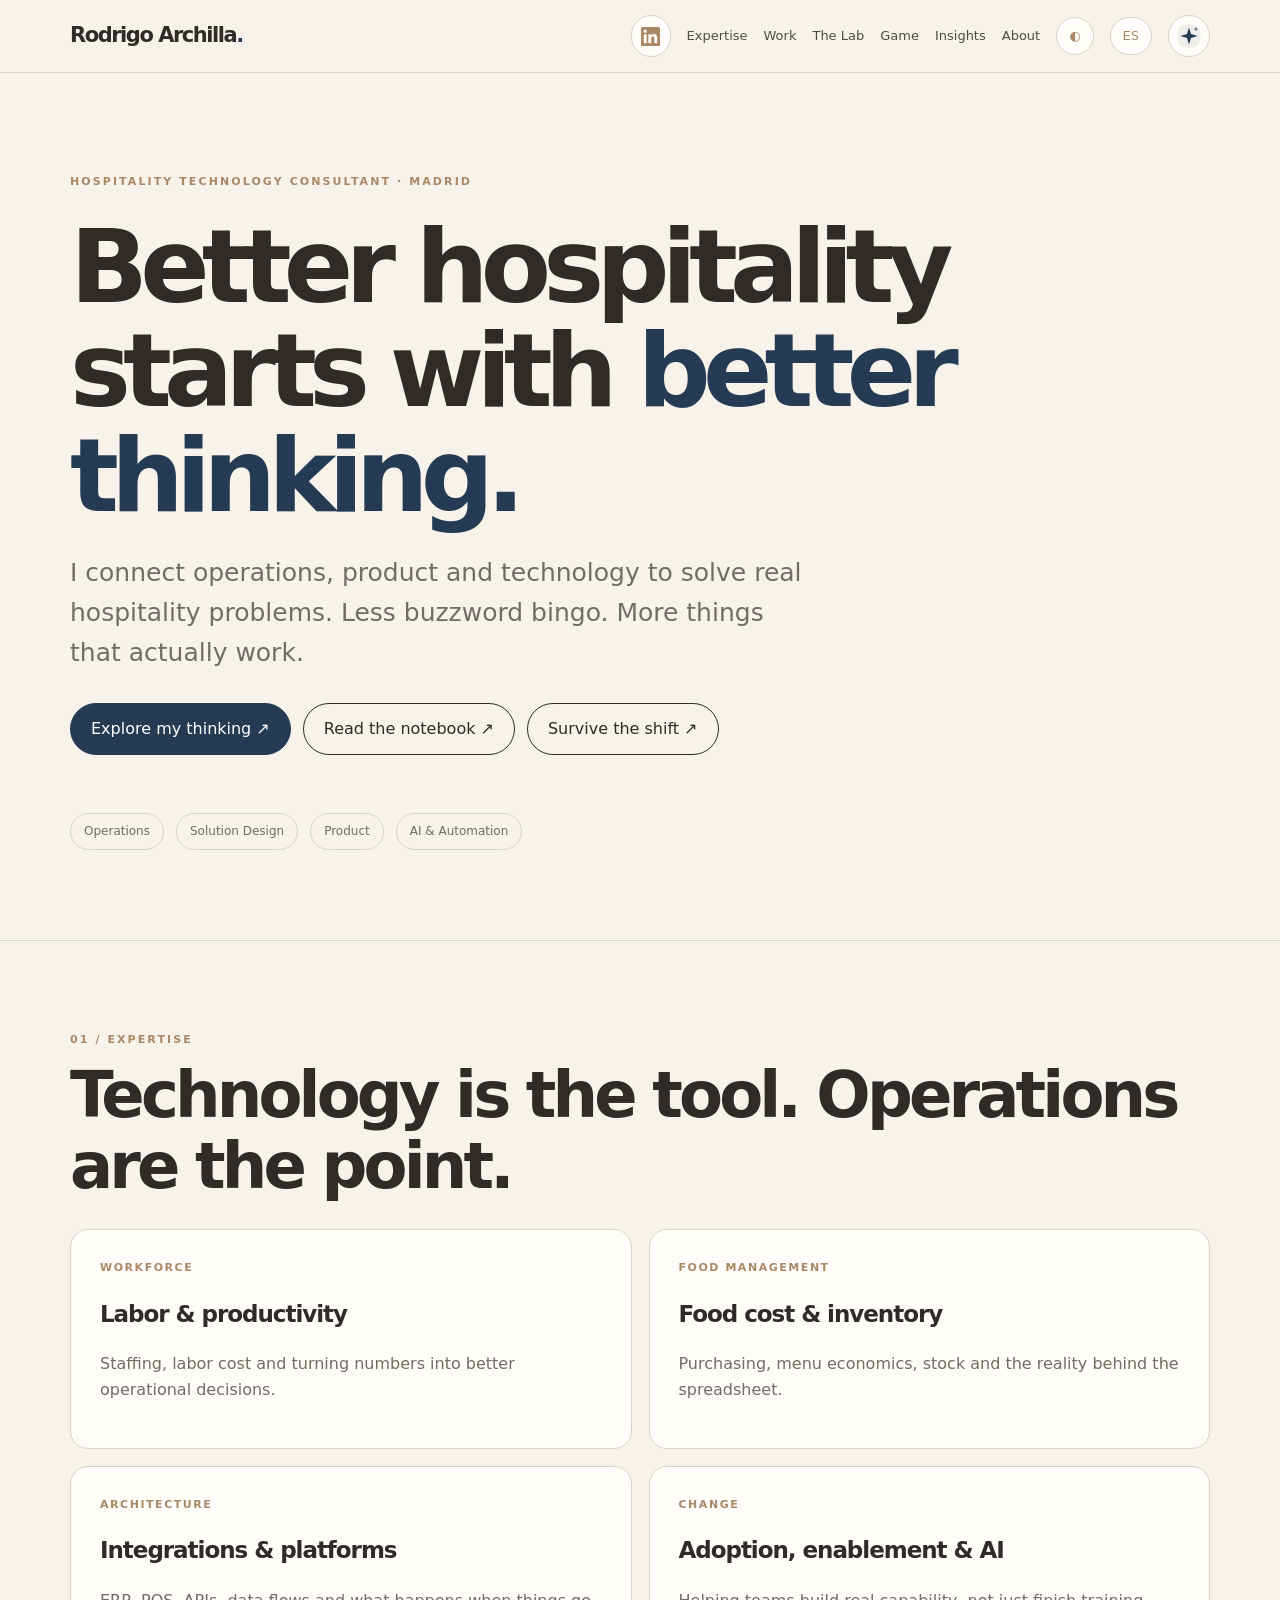
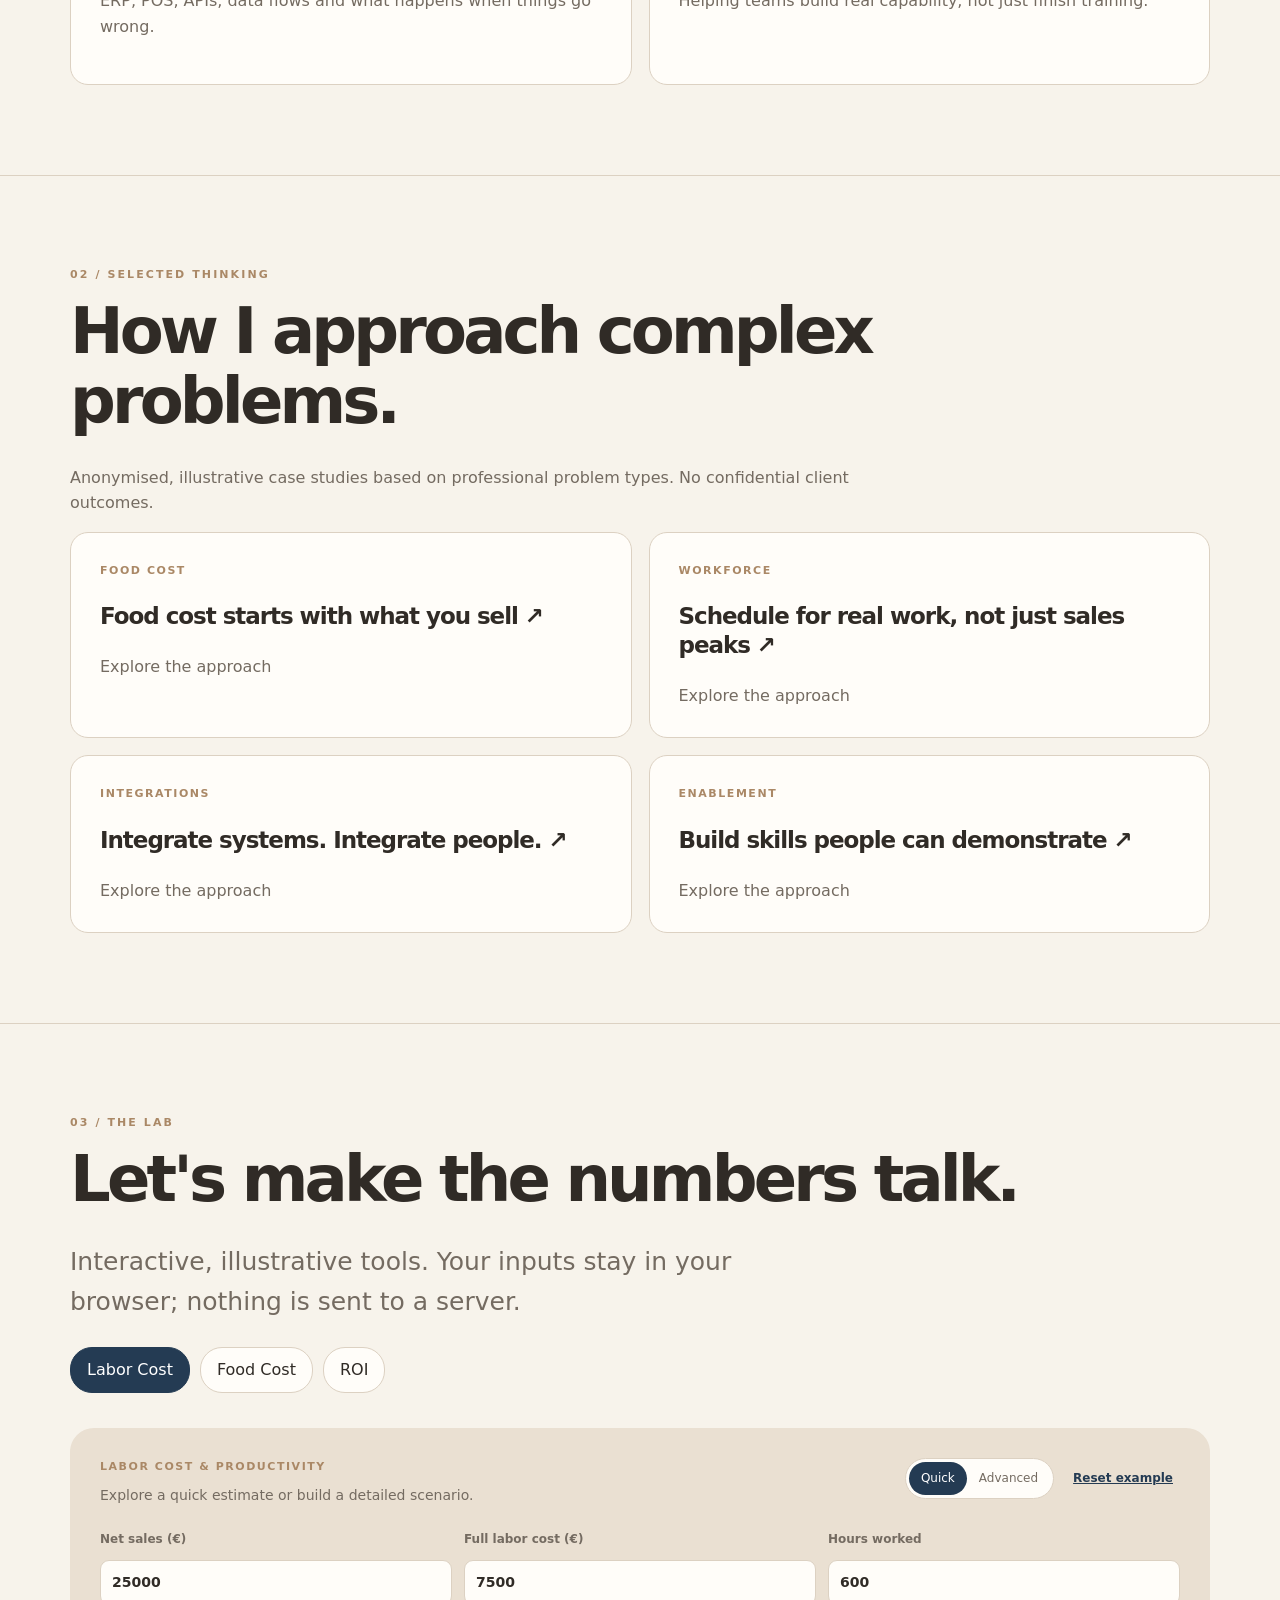
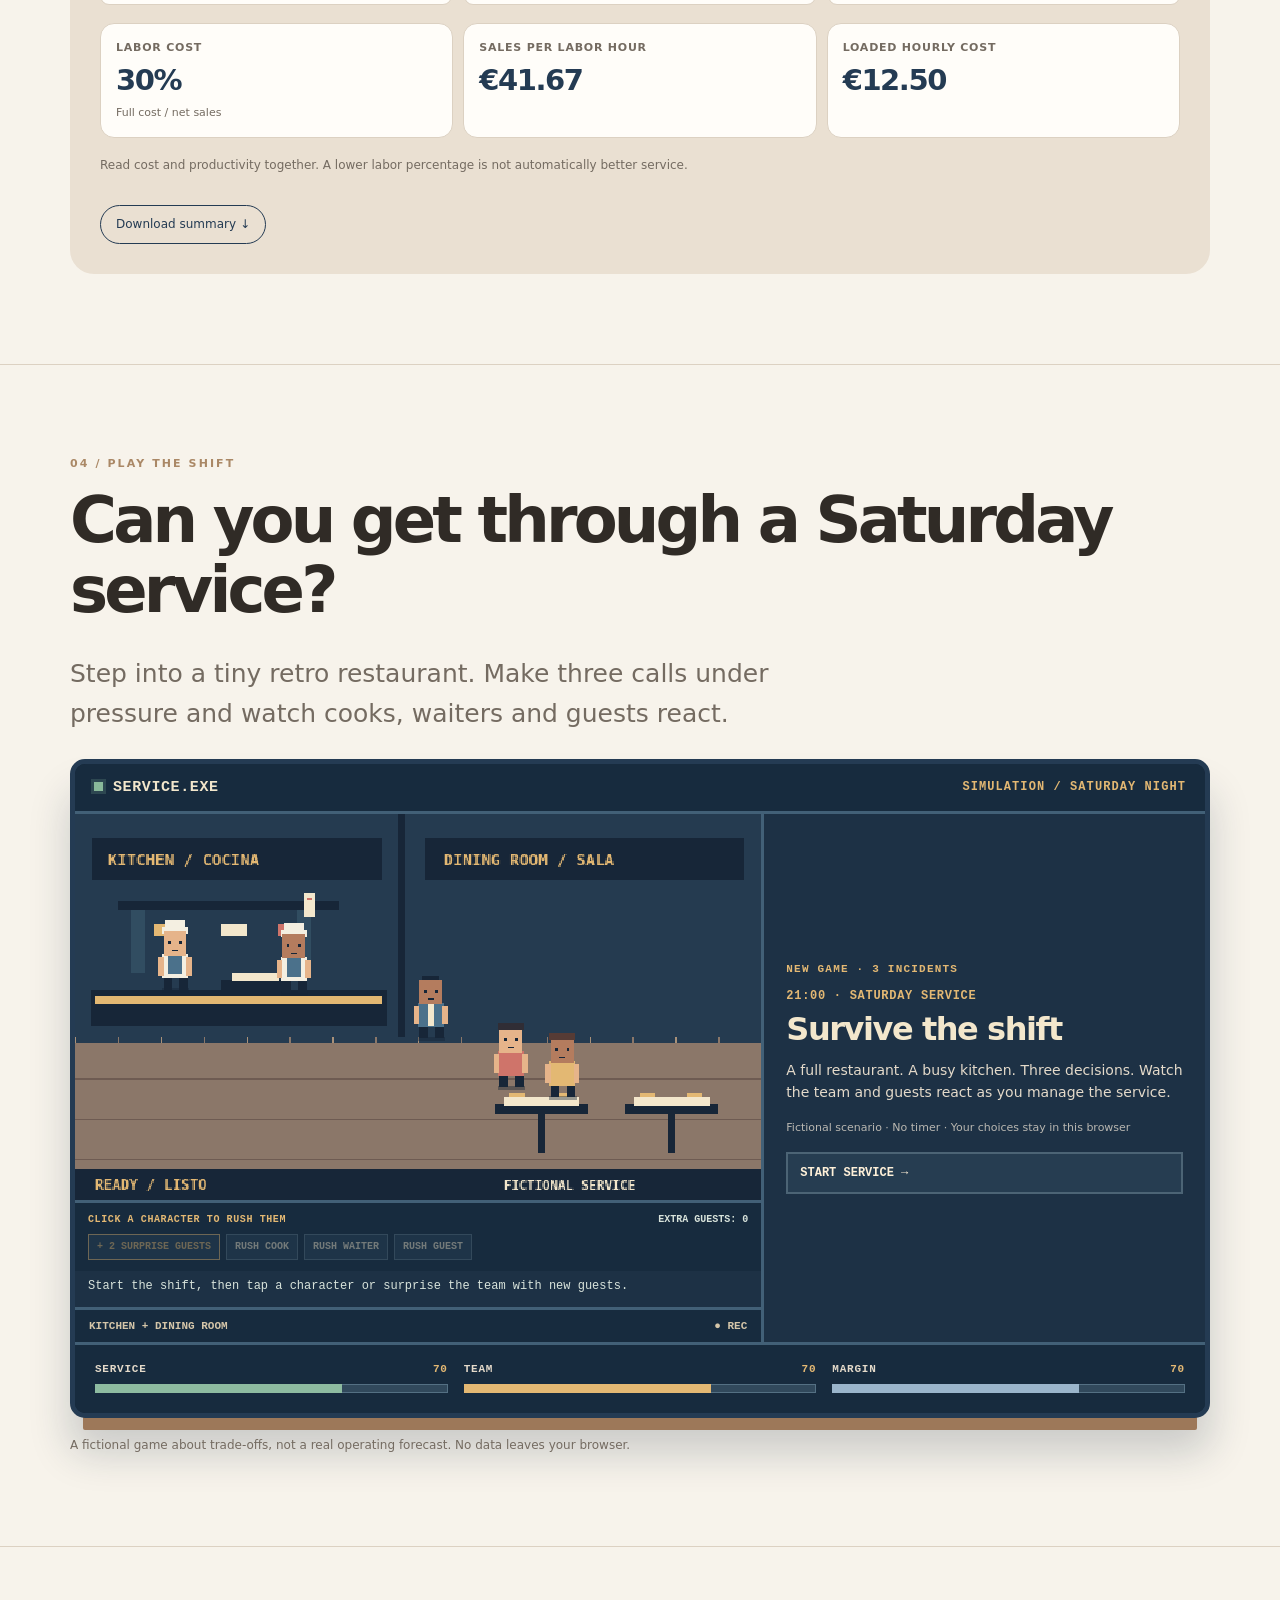
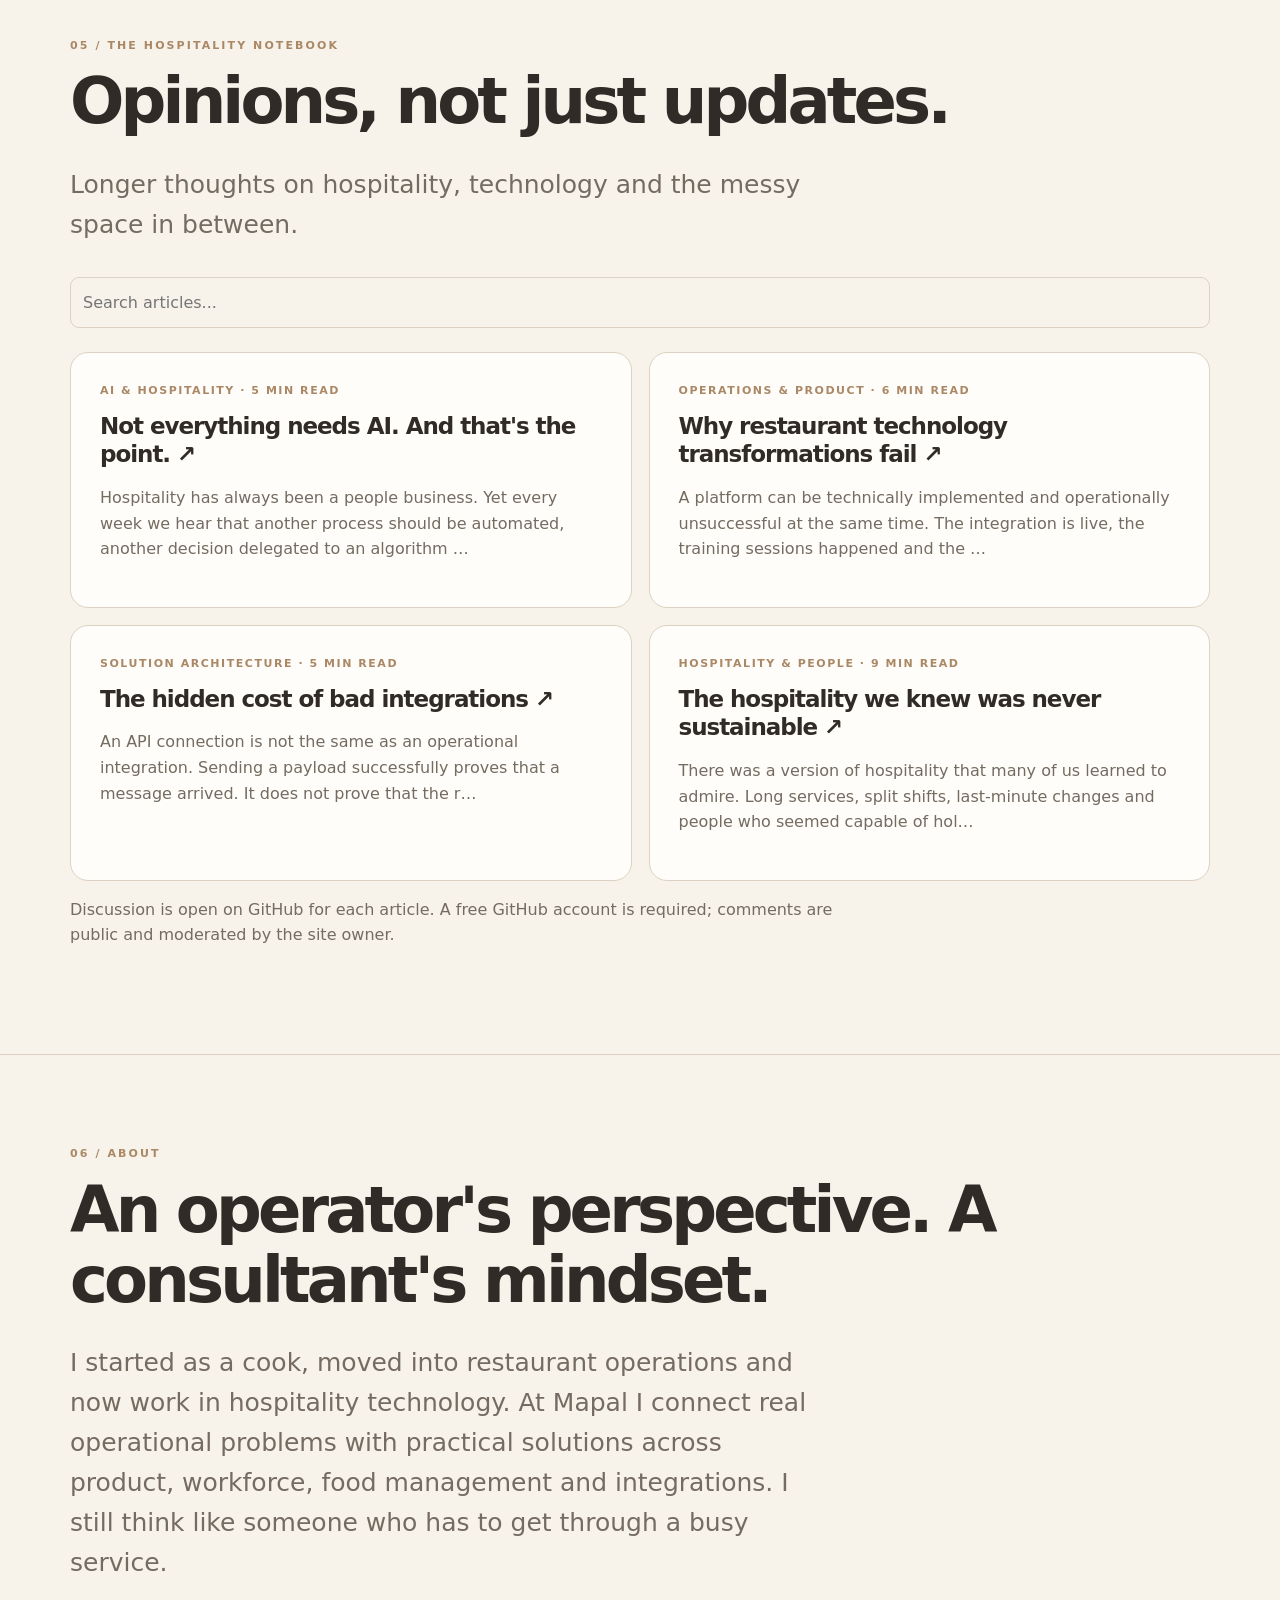
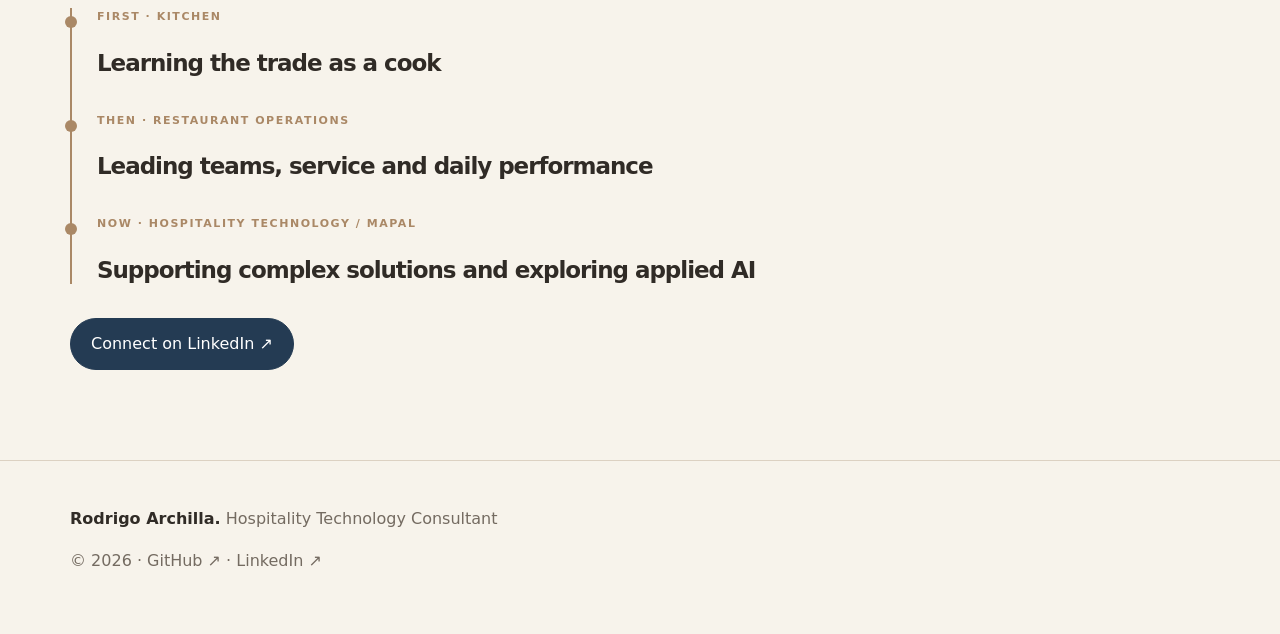
==== commit b2252c70: "Expose interactive restaurant controls on homepage" ====
--- a/index.html
+++ b/index.html
@@ -25,18 +25,18 @@
 
 /* The Lab: decision tools */
 .lab-shell{background:var(--shade);padding:30px}.lab-top{display:flex;align-items:flex-start;justify-content:space-between;gap:20px;margin-bottom:24px}.lab-lead{font-size:14px;color:var(--muted);margin:8px 0 0}.lab-actions{display:flex;align-items:center;gap:12px;flex-wrap:wrap}.lab-mode{display:flex;padding:3px;border:1px solid var(--border);border-radius:999px;background:var(--paper)}.lab-mode button{border:0;border-radius:999px;background:transparent;color:var(--muted);padding:7px 12px;font-size:12px}.lab-mode button.active{background:var(--navy);color:var(--navy-contrast)}.lab-link{border:0;background:transparent;color:var(--navy);font-size:12px;font-weight:700;text-decoration:underline;padding:7px}.lab-field-grid{display:grid;grid-template-columns:repeat(3,minmax(0,1fr));gap:12px;margin:16px 0}.lab-field,.lab-ingredient-row label{display:flex;flex-direction:column;gap:4px;color:var(--muted);font-size:12px;font-weight:650}.lab-field input,.lab-ingredient-row input,.lab-ingredient-row select{width:100%;min-width:0;border:1px solid var(--border);border-radius:9px;background:var(--paper);color:var(--ink);padding:10px 11px;font-size:14px}.lab-field input:focus,.lab-ingredient-row input:focus,.lab-ingredient-row select:focus{outline:2px solid var(--navy);outline-offset:1px}.lab-shell h4{font-size:17px;letter-spacing:-.02em;margin:27px 0 10px}.lab-kpis{display:grid;grid-template-columns:repeat(3,minmax(0,1fr));gap:10px;margin:18px 0}.lab-kpi,.lab-scenario{border:1px solid var(--border);background:var(--paper);border-radius:14px;padding:15px;min-width:0}.lab-kpi span,.lab-scenario span{display:block;color:var(--muted);font-size:11px;font-weight:750;text-transform:uppercase;letter-spacing:.07em}.lab-kpi strong,.lab-scenario strong{display:block;color:var(--navy);font-size:clamp(21px,3vw,29px);letter-spacing:-.05em;line-height:1.18;margin:7px 0;overflow-wrap:anywhere}.lab-kpi small,.lab-scenario small{display:block;color:var(--muted);font-size:11px}.lab-note{font-size:12px;color:var(--muted);margin:16px 0;max-width:90ch}.lab-table-wrap{overflow:auto;border:1px solid var(--border);border-radius:12px;background:var(--paper)}.lab-table{border-collapse:collapse;width:100%;min-width:610px;font-size:12px}.lab-table th,.lab-table td{text-align:left;padding:10px 12px;border-bottom:1px solid var(--border);white-space:nowrap}.lab-table tr:last-child th,.lab-table tr:last-child td{border-bottom:0}.lab-table thead{background:var(--navy-soft);color:var(--navy)}.lab-table th{font-weight:700}.lab-table input{width:100px;border:1px solid var(--border);border-radius:7px;padding:6px 8px;background:var(--bg);color:var(--ink)}.lab-negative{color:#a44a39;font-weight:750}.lab-positive{color:#35725f;font-weight:750}.lab-warm{color:var(--accent);font-weight:750}.lab-category{display:inline-block;border:1px solid var(--border);border-radius:20px;padding:3px 7px;background:var(--bg)}.lab-dish{border:1px solid var(--border);border-radius:14px;background:var(--paper);padding:17px;margin:14px 0}.lab-dish h4{margin:0}.lab-dish-top{display:flex;align-items:center;justify-content:space-between;gap:10px}.lab-ingredients{display:grid;gap:8px;margin:15px 0}.lab-ingredient-row{display:grid;grid-template-columns:minmax(120px,2fr) minmax(65px,.7fr) minmax(70px,.75fr) repeat(2,minmax(75px,1fr)) 28px;gap:8px;align-items:end}.lab-row-delete{border:0;background:transparent;color:var(--muted);font-size:21px;line-height:1.2;align-self:end;padding:7px 0}.lab-add{border:1px dashed var(--navy);border-radius:999px;color:var(--navy);background:transparent;padding:9px 14px;font-size:13px;font-weight:700}.lab-scenarios{display:grid;grid-template-columns:repeat(3,minmax(0,1fr));gap:10px}.lab-scenario div{font-size:12px;margin-top:7px}.lab-cash{display:grid;gap:8px}.lab-cash-row{display:grid;grid-template-columns:45px minmax(0,1fr) 105px;gap:9px;align-items:center;font-size:12px}.lab-cash-row strong{text-align:right;white-space:nowrap}.lab-cash-track{height:12px;border-radius:12px;background:var(--paper);overflow:hidden}.lab-cash-track span{display:block;height:100%;border-radius:12px}.lab-cash-track .positive{background:var(--navy)}.lab-cash-track .negative{background:var(--accent)}.lab-export{margin-top:14px;border-color:var(--navy);color:var(--navy);font-size:12px;padding:9px 15px}@media(max-width:760px){.lab-shell{padding:19px}.lab-top{display:block}.lab-actions{margin-top:15px}.lab-field-grid,.lab-kpis,.lab-scenarios{grid-template-columns:1fr}.lab-ingredient-row{grid-template-columns:repeat(2,minmax(0,1fr)) 28px}.lab-ingredient-row label:first-child{grid-column:1 / -1}.lab-ingredient-row label:nth-child(4){grid-column:auto}.lab-row-delete{grid-column:3;grid-row:2}.lab-cash-row{grid-template-columns:35px minmax(0,1fr) 95px}}
-</style><link rel="stylesheet" href="shift.css"><!-- Cloudflare Web Analytics --><script defer src="https://static.cloudflareinsights.com/beacon.min.js" data-cf-beacon='{"token":"dbd1819a229a4f39ab7b75efaddaafa1"}'></script><!-- End Cloudflare Web Analytics -->
+</style><link rel="stylesheet" href="shift.css?v=2"><!-- Cloudflare Web Analytics --><script defer src="https://static.cloudflareinsights.com/beacon.min.js" data-cf-beacon='{"token":"dbd1819a229a4f39ab7b75efaddaafa1"}'></script><!-- End Cloudflare Web Analytics -->
 </head><body>
 <header class="top"><nav class="wrap nav"><a class="brand" href="#home" onclick="home()">Rodrigo Archilla<b>.</b></a><div class="links"><a class="social-nav" href="https://www.linkedin.com/in/rodrigoarchilla" target="_blank" rel="noopener noreferrer" aria-label="LinkedIn de Rodrigo Archilla" title="LinkedIn"><svg viewBox="0 0 24 24" width="19" height="19" fill="currentColor" aria-hidden="true"><path d="M20.447 20.452h-3.554v-5.569c0-1.328-.027-3.037-1.852-3.037-1.853 0-2.136 1.445-2.136 2.939v5.667H9.35V9h3.414v1.561h.049c.476-.9 1.637-1.85 3.37-1.85 3.6 0 4.264 2.37 4.264 5.455v6.286ZM5.337 7.433a2.062 2.062 0 1 1 0-4.124 2.062 2.062 0 0 1 0 4.124Zm1.782 13.019H3.555V9h3.564v11.452ZM22.225 0H1.771C.792 0 0 .774 0 1.729v20.542C0 23.227.792 24 1.771 24h20.451C23.2 24 24 23.227 24 22.271V1.729C24 .774 23.2 0 22.222 0h.003Z"/></svg></a><a href="#expertise" data-en="Expertise" data-es="Especialidades">Expertise</a><a href="#work" data-en="Work" data-es="Casos">Work</a><a href="#lab">The Lab</a><a href="#shift" data-en="Game" data-es="Juego">Game</a><a href="#insights">Insights</a><a href="#about" data-en="About" data-es="Sobre mí">About</a><button class="iconbtn" id="theme" aria-label="Toggle dark mode">◐</button><button class="iconbtn" id="language" aria-label="Change language">ES</button><button class="ai-nav-button" id="aiOpen" type="button" aria-label="Abrir Hosteler-IA" aria-haspopup="dialog" aria-controls="aiDialog" title="Hosteler-IA"><svg viewBox="0 0 32 32" width="28" height="28" fill="none" aria-hidden="true"><rect x="2" y="2" width="28" height="28" rx="10" fill="currentColor" fill-opacity=".08"/><path d="M16 5.5 18.5 13.5 26.5 16 18.5 18.5 16 26.5 13.5 18.5 5.5 16 13.5 13.5Z" fill="currentColor"/><circle cx="24.5" cy="7.5" r="2" fill="currentColor" opacity=".6"/></svg></button></div></nav></header><div id="aiDialog" class="ai-overlay" role="dialog" aria-modal="true" aria-label="Hosteler-IA assistant" aria-hidden="true"><div class="ai-panel"><button class="ai-close" type="button" id="aiClose" aria-label="Close assistant">×</button><div class="card agent-card" style="margin-top:16px"><div class="agent-head"><div class="tag" data-en="Hosteler-IA · Beta" data-es="Hosteler-IA · Beta">Hosteler-IA · Beta</div><h3 data-en="Ask Hosteler-IA" data-es="Pregunta a Hosteler-IA">Ask Hosteler-IA</h3><p data-en="Practical answers about operations, people and technology." data-es="Respuestas prácticas sobre operaciones, personas y tecnología.">Practical answers about operations, people and technology.</p></div><div class="agent-chat" id="askAnswer" role="log" aria-live="polite"><div class="agent-suggestions" id="aiSuggestions"><span class="agent-suggestions-title" data-en="Try a question" data-es="Prueba una pregunta">Try a question</span><button class="agent-prompt" type="button" data-en="Reduce food cost" data-es="Reducir food cost" data-question-en="How can I reduce food cost without losing quality?" data-question-es="¿Cómo puedo reducir el food cost sin perder calidad?">Reduce food cost</button><button class="agent-prompt" type="button" data-en="Plan staffing" data-es="Planificar turnos" data-question-en="How should I plan shifts based on demand?" data-question-es="¿Cómo planifico los turnos según la demanda?">Plan staffing</button><button class="agent-prompt" type="button" data-en="Digitize HACCP" data-es="Digitalizar APPCC" data-question-en="What should I digitize first in my HACCP process?" data-question-es="¿Qué debería digitalizar primero en mi APPCC?">Digitize HACCP</button></div></div><form id="askForm" class="agent-form"><input id="askQuestion" type="search" required maxlength="650" placeholder="Ask a question…" aria-label="Ask a question" style="width:auto"><button class="button primary" type="submit" data-en="Send ↑" data-es="Enviar ↑">Send ↑</button></form><div class="agent-status" data-en="AI responses may be imperfect. Do not share confidential data." data-es="La IA puede equivocarse. No compartas datos confidenciales.">AI responses may be imperfect. Do not share confidential data.</div></div></div></div></div>
 <div id="site"><main><div id="home" class="wrap hero"><div><div class="eyebrow">Hospitality Technology Consultant · Madrid</div><h1 data-en="Better hospitality starts with <em>better thinking.</em>" data-es="Una mejor hostelería empieza con <em>mejores ideas.</em>">Better hospitality starts with <em>better thinking.</em></h1><p class="lead" data-en="I connect operations, product and technology to solve real hospitality problems. Less buzzword bingo. More things that actually work." data-es="Conecto operaciones, producto y tecnología para resolver problemas reales de hostelería. Menos palabras de moda. Más cosas que funcionan.">I connect operations, product and technology to solve real hospitality problems. Less buzzword bingo. More things that actually work.</p><div class="buttons"><a class="button primary" href="#work" data-en="Explore my thinking ↗" data-es="Descubre mi enfoque ↗">Explore my thinking ↗</a><a class="button" href="#insights" data-en="Read the notebook ↗" data-es="Lee mis artículos ↗">Read the notebook ↗</a><a class="button" href="#shift" data-en="Survive the shift ↗" data-es="Sobrevive al turno ↗">Survive the shift ↗</a></div><div class="strip"><span class="pill">Operations</span><span class="pill">Solution Design</span><span class="pill">Product</span><span class="pill">AI & Automation</span></div></div></div>
 <section id="expertise"><div class="wrap reveal"><div class="eyebrow">01 / Expertise</div><h2 data-en="Technology is the tool. Operations are the point." data-es="La tecnología es la herramienta. La operación es lo importante.">Technology is the tool. Operations are the point.</h2><div class="grid"><div class="card"><div class="tag">Workforce</div><h3 data-en="Labor & productivity" data-es="Personal y productividad">Labor & productivity</h3><p data-en="Staffing, labor cost and turning numbers into better operational decisions." data-es="Plantillas, costes laborales y convertir datos en mejores decisiones operativas.">Staffing, labor cost and turning numbers into better operational decisions.</p></div><div class="card"><div class="tag">Food management</div><h3 data-en="Food cost & inventory" data-es="Costes de alimentos e inventario">Food cost & inventory</h3><p data-en="Purchasing, menu economics, stock and the reality behind the spreadsheet." data-es="Compras, rentabilidad de menús, stock y la realidad detrás de la hoja de cálculo.">Purchasing, menu economics, stock and the reality behind the spreadsheet.</p></div><div class="card"><div class="tag">Architecture</div><h3 data-en="Integrations & platforms" data-es="Integraciones y plataformas">Integrations & platforms</h3><p data-en="ERP, POS, APIs, data flows and what happens when things go wrong." data-es="ERP, POS, APIs, flujos de datos y qué pasa cuando algo falla.">ERP, POS, APIs, data flows and what happens when things go wrong.</p></div><div class="card"><div class="tag">Change</div><h3 data-en="Adoption, enablement & AI" data-es="Adopción, capacitación e IA">Adoption, enablement & AI</h3><p data-en="Helping teams build real capability, not just finish training." data-es="Ayudar a los equipos a desarrollar capacidades reales, no solo completar cursos.">Helping teams build real capability, not just finish training.</p></div></div></div></section>
 <section id="work"><div class="wrap reveal"><div class="eyebrow">02 / Selected thinking</div><h2 data-en="How I approach complex problems." data-es="Cómo abordo problemas complejos.">How I approach complex problems.</h2><p class="muted" data-en="Anonymised, illustrative case studies based on professional problem types. No confidential client outcomes." data-es="Casos ilustrativos y anonimizados basados en retos profesionales. Sin resultados confidenciales de clientes.">Anonymised, illustrative case studies based on professional problem types. No confidential client outcomes.</p><div id="cases" class="grid"></div></div></section>
 <section id="lab"><div class="wrap reveal"><div class="eyebrow">03 / The Lab</div><h2 data-en="Let's make the numbers talk." data-es="Hagamos que hablen los números.">Let's make the numbers talk.</h2><p class="lead" data-en="Interactive, illustrative tools. Your inputs stay in your browser; nothing is sent to a server." data-es="Herramientas interactivas e ilustrativas. Tus datos permanecen en el navegador; no se envían a ningún servidor.">Interactive, illustrative tools. Your inputs stay in your browser; nothing is sent to a server.</p><div class="tabs" id="labTabs" role="tablist" aria-label="Calculators"><button type="button" class="active" role="tab" data-lab="labor" data-en="Labor Cost" data-es="Coste laboral">Labor Cost</button><button type="button" role="tab" data-lab="food" data-en="Food Cost" data-es="Food Cost">Food Cost</button><button type="button" role="tab" data-lab="roi" data-en="ROI" data-es="ROI">ROI</button></div><div class="feature lab-shell"><div class="lab-top"><div><div id="labHeading" class="tag"></div><p class="lab-lead" data-en="Explore a quick estimate or build a detailed scenario." data-es="Consulta una estimación rápida o construye un escenario detallado.">Explore a quick estimate or build a detailed scenario.</p></div><div class="lab-actions"><div class="lab-mode" role="group" aria-label="Calculation detail"><button type="button" id="labModeQuick"></button><button type="button" id="labModeAdvanced"></button></div><button type="button" id="labReset" class="lab-link"></button></div></div><div id="labInputs"></div><div id="labResults" aria-live="polite"></div><button type="button" id="labExport" class="button lab-export"></button></div></div></section>
-<section id="shift"><div class="wrap reveal"><div class="eyebrow" data-en="04 / Play the shift" data-es="04 / Juega el turno">04 / Play the shift</div><h2 data-en="Can you get through a Saturday service?" data-es="¿Puedes sacar adelante un servicio de sábado?">Can you get through a Saturday service?</h2><p class="lead shift-intro" data-en="Step into a tiny retro restaurant. Make three calls under pressure and watch cooks, waiters and guests react." data-es="Entra en un pequeño restaurante retro. Toma tres decisiones bajo presión y mira cómo reaccionan cocineros, camareros y clientes.">Step into a tiny retro restaurant. Make three calls under pressure and watch cooks, waiters and guests react.</p><div class="shift-frame" id="shiftGame"><div class="shift-header"><strong><span class="shift-light"></span>SERVICE.exe</strong><span data-en="SIMULATION / SATURDAY NIGHT" data-es="SIMULACIÓN / SÁBADO NOCHE">SIMULATION / SATURDAY NIGHT</span></div><div class="shift-body"><div class="shift-stage"><canvas id="shiftScene" width="480" height="270" role="img" aria-describedby="shiftSceneLabel"></canvas><p id="shiftSceneLabel" class="sr-only"></p><div class="shift-stage-footer"><span data-en="KITCHEN + DINING ROOM" data-es="COCINA + SALA">KITCHEN + DINING ROOM</span><span>● REC</span></div></div><div class="shift-console"><div id="shiftProgress" class="shift-progress"></div><div id="shiftPanel"></div></div></div><div id="shiftMetrics" class="shift-metrics" aria-label="Game indicators"></div><p id="shiftFeedback" class="sr-only" role="status" aria-live="polite"></p></div><p class="shift-legend" data-en="A fictional game about trade-offs, not a real operating forecast. No data leaves your browser." data-es="Un juego ficticio sobre decisiones y contrapartidas, no una previsión real. Ningún dato sale de tu navegador.">A fictional game about trade-offs, not a real operating forecast. No data leaves your browser.</p></div></section><section id="insights"><div class="wrap reveal"><div class="eyebrow">05 / The Hospitality Notebook</div><h2 data-en="Opinions, not just updates." data-es="Opiniones, no solo novedades.">Opinions, not just updates.</h2><p class="lead" data-en="Longer thoughts on hospitality, technology and the messy space in between." data-es="Reflexiones sobre hostelería, tecnología y todo lo que ocurre entre ambas.">Longer thoughts on hospitality, technology and the messy space in between.</p><input id="search" type="search" data-placeholder-en="Search articles..." data-placeholder-es="Buscar artículos..." placeholder="Search articles..." aria-label="Search articles"><div id="articles" class="grid" style="margin-top:24px"></div><p class="muted" data-en="Discussion is open on GitHub for each article. A free GitHub account is required; comments are public and moderated by the site owner." data-es="Cada artículo tiene un debate abierto en GitHub. Se necesita una cuenta gratuita; los comentarios son públicos y los modera el propietario.">Discussion: share your perspective with me on LinkedIn. Public on-site comments require a moderated service and are not enabled yet.</p></div></section>
+<section id="shift"><div class="wrap reveal"><div class="eyebrow" data-en="04 / Play the shift" data-es="04 / Juega el turno">04 / Play the shift</div><h2 data-en="Can you get through a Saturday service?" data-es="¿Puedes sacar adelante un servicio de sábado?">Can you get through a Saturday service?</h2><p class="lead shift-intro" data-en="Step into a tiny retro restaurant. Make three calls under pressure and watch cooks, waiters and guests react." data-es="Entra en un pequeño restaurante retro. Toma tres decisiones bajo presión y mira cómo reaccionan cocineros, camareros y clientes.">Step into a tiny retro restaurant. Make three calls under pressure and watch cooks, waiters and guests react.</p><div class="shift-frame" id="shiftGame"><div class="shift-header"><strong><span class="shift-light"></span>SERVICE.exe</strong><span data-en="SIMULATION / SATURDAY NIGHT" data-es="SIMULACIÓN / SÁBADO NOCHE">SIMULATION / SATURDAY NIGHT</span></div><div class="shift-body"><div class="shift-stage"><canvas id="shiftScene" width="480" height="270" role="img" aria-describedby="shiftSceneLabel"></canvas><p id="shiftSceneLabel" class="sr-only"></p><div id="shiftControls" class="shift-controls"></div><div id="shiftReaction" class="shift-reaction" role="status" aria-live="polite"></div><div class="shift-stage-footer"><span data-en="KITCHEN + DINING ROOM" data-es="COCINA + SALA">KITCHEN + DINING ROOM</span><span>● REC</span></div></div><div class="shift-console"><div id="shiftProgress" class="shift-progress"></div><div id="shiftPanel"></div></div></div><div id="shiftMetrics" class="shift-metrics" aria-label="Game indicators"></div><p id="shiftFeedback" class="sr-only" role="status" aria-live="polite"></p></div><p class="shift-legend" data-en="A fictional game about trade-offs, not a real operating forecast. No data leaves your browser." data-es="Un juego ficticio sobre decisiones y contrapartidas, no una previsión real. Ningún dato sale de tu navegador.">A fictional game about trade-offs, not a real operating forecast. No data leaves your browser.</p></div></section><section id="insights"><div class="wrap reveal"><div class="eyebrow">05 / The Hospitality Notebook</div><h2 data-en="Opinions, not just updates." data-es="Opiniones, no solo novedades.">Opinions, not just updates.</h2><p class="lead" data-en="Longer thoughts on hospitality, technology and the messy space in between." data-es="Reflexiones sobre hostelería, tecnología y todo lo que ocurre entre ambas.">Longer thoughts on hospitality, technology and the messy space in between.</p><input id="search" type="search" data-placeholder-en="Search articles..." data-placeholder-es="Buscar artículos..." placeholder="Search articles..." aria-label="Search articles"><div id="articles" class="grid" style="margin-top:24px"></div><p class="muted" data-en="Discussion is open on GitHub for each article. A free GitHub account is required; comments are public and moderated by the site owner." data-es="Cada artículo tiene un debate abierto en GitHub. Se necesita una cuenta gratuita; los comentarios son públicos y los modera el propietario.">Discussion: share your perspective with me on LinkedIn. Public on-site comments require a moderated service and are not enabled yet.</p></div></section>
 <section id="about"><div class="wrap reveal"><div class="eyebrow">06 / About</div><h2 data-en="An operator's perspective. A consultant's mindset." data-es="La perspectiva de operaciones. La mentalidad de consultoría.">An operator's perspective. A consultant's mindset.</h2><p class="lead" data-en="I started as a cook, moved into restaurant operations and now work in hospitality technology. At Mapal I connect real operational problems with practical solutions across product, workforce, food management and integrations. I still think like someone who has to get through a busy service." data-es="Empecé como cocinero, pasé a operaciones de restauración y hoy trabajo en tecnología para hostelería. En Mapal conecto problemas operativos reales con soluciones prácticas de producto, personal, gestión alimentaria e integraciones. Sigo pensando como alguien que tiene que sacar adelante un servicio complicado.">My path has taken me from hospitality operations to technology and product. I currently work at Mapal, helping connect complex product questions, operational needs and solution-oriented work. I care about what people can actually use on a busy Tuesday.</p><div class="timeline"><article><div class="tag" data-en="First · Kitchen" data-es="Primero · Cocina">Earlier · Hospitality operations</div><h3 data-en="Learning the trade as a cook" data-es="Aprender el oficio como cocinero">Learning how the business really runs</h3></article><article><div class="tag" data-en="Then · Restaurant operations" data-es="Después · Operaciones de restauración">Next · Technology & product</div><h3 data-en="Leading teams, service and daily performance" data-es="Gestionar equipos, servicios y resultados diarios">Translating problems into practical systems</h3></article><article><div class="tag" data-en="Now · Hospitality technology / Mapal" data-es="Ahora · Tecnología para hostelería / Mapal">Now · Mapal / 2025 onward</div><h3 data-en="Supporting complex solutions and exploring applied AI" data-es="Apoyar soluciones complejas y explorar IA aplicada">Supporting complex solutions and exploring applied AI</h3></article></div><a class="button primary" href="https://www.linkedin.com/in/rodrigoarchilla" target="_blank" rel="noopener">Connect on LinkedIn ↗</a></div></section></main></div>
 <div id="articleArea" class="wrap hide"><article class="article-view active"><button class="back" onclick="home()" data-en="← Back to the notebook" data-es="← Volver a los artículos">← Back to the notebook</button><div id="articleContent"></div><div id="embeddedComments" class="feature"><div class="tag" data-en="Reader discussion" data-es="Debate de lectores">Reader discussion</div><p data-en="Comments use GitHub sign-in and are public. If the widget is not available, use the direct discussion link below." data-es="Los comentarios requieren iniciar sesión con GitHub y son públicos. Si el módulo no aparece, usa el enlace al debate de abajo.">Comments use GitHub sign-in and are public. If the widget is not available, use the direct discussion link below.</p><div id="utterancesMount"></div></div><div class="feature"><div class="tag" data-en="Continue the conversation" data-es="Continuemos la conversación">Continue the conversation</div><p data-en="Have a different perspective? I'd love to hear it on LinkedIn." data-es="¿Lo ves de otra manera? Me encantará leerte en LinkedIn.">Have a different perspective? I'd love to hear it on LinkedIn.</p><a class="button" id="comments" href="#" target="_blank" rel="noopener" data-en="Read & write comments ↗" data-es="Leer y escribir comentarios ↗">Read & write comments ↗</a><a class="button" href="https://www.linkedin.com/in/rodrigoarchilla" target="_blank" rel="noopener">LinkedIn ↗</a><button class="button" id="share" data-en="Share this article ↗" data-es="Compartir artículo ↗">Share this article ↗</button></div></article></div>
 <footer><div class="wrap"><strong>Rodrigo Archilla.</strong> <span class="muted">Hospitality Technology Consultant</span><p class="muted">© <span id="year"></span> · <a href="https://github.com/raarchilla-create" target="_blank" rel="noopener">GitHub ↗</a> · <a href="https://www.linkedin.com/in/rodrigoarchilla" target="_blank" rel="noopener">LinkedIn ↗</a></p></div></footer>
-<script id="contentData" type="application/json">{"articles":[{"slug":"not-everything-needs-ai","cat":"AI & Hospitality","read":5,"title":["Not everything needs AI. And that's the point.","No todo necesita IA. Y de eso se trata."],"paras":[["Hospitality has always been a people business. Yet every week we hear that another process should be automated, another decision delegated to an algorithm and another dashboard given an AI assistant. Sometimes that is exactly right. Sometimes it is an expensive way of avoiding a difficult operational conversation.","La hostelería siempre ha sido un negocio de personas. Sin embargo, cada semana escuchamos que hay que automatizar otro proceso, delegar otra decisión en un algoritmo y añadir un asistente de IA a otro dashboard. A veces es exactamente lo correcto. Otras, es una forma cara de evitar una conversación operativa incómoda."],["The useful question is not whether a tool uses AI. It is what decision improves because the tool exists. Can a manager see a staffing mismatch sooner? Can a kitchen identify waste without spending an hour consolidating spreadsheets? Can a team member find the right procedure while service is running? Those are outcomes worth designing for.","La pregunta útil no es si una herramienta utiliza IA, sino qué decisión mejora gracias a ella. ¿Puede un encargado detectar antes un desajuste de plantilla? ¿Puede una cocina identificar mermas sin dedicar una hora a consolidar hojas de cálculo? ¿Puede alguien encontrar el procedimiento adecuado durante el servicio? Esos son resultados por los que merece la pena diseñar."],["I like to start with three tests. First, is the underlying process understood? Second, is the information reliable enough to support a decision? Third, will the people using the solution trust it and know when to challenge it? If the answer is no, adding a language model rarely fixes the foundation.","Me gusta empezar con tres pruebas. Primero, ¿entendemos el proceso que queremos mejorar? Segundo, ¿es la información suficientemente fiable para tomar decisiones? Tercero, ¿confiarán las personas en la solución y sabrán cuándo cuestionarla? Si la respuesta es no, añadir un modelo de lenguaje rara vez arreglará los cimientos."],["That does not make me pessimistic about AI. Quite the opposite. The opportunity is enormous precisely because hospitality still has so many repetitive tasks and fragmented workflows. But the best applications will often be unglamorous: better exception handling, clearer instructions, fewer manual reconciliations and more time for the human decisions that matter.","Eso no significa que sea pesimista con la IA. Todo lo contrario. La oportunidad es enorme precisamente porque la hostelería aún tiene muchas tareas repetitivas y procesos fragmentados. Pero las mejores aplicaciones serán a menudo poco espectaculares: gestionar mejor las excepciones, aclarar instrucciones, reducir conciliaciones manuales y ganar tiempo para las decisiones humanas importantes."],["The future is not a restaurant where nobody thinks. It is a restaurant where people can spend more time thinking about the right things. Technology should earn its place on the floor, not demand it.","El futuro no es un restaurante donde nadie piense. Es uno donde las personas puedan dedicar más tiempo a pensar en lo que importa. La tecnología debe ganarse su sitio en la operación, no exigirlo."]]},{"slug":"why-restaurant-transformations-fail","cat":"Operations & Product","read":6,"title":["Why restaurant technology transformations fail","Por qué fracasan las transformaciones tecnológicas en restauración"],"paras":[["A platform can be technically implemented and operationally unsuccessful at the same time. The integration is live, the training sessions happened and the project dashboard shows green. Yet the team continues to rely on WhatsApp, paper or the old spreadsheet. That gap is not a minor adoption issue. It is the project outcome.","Una plataforma puede estar implantada técnicamente y fracasar operativamente al mismo tiempo. La integración funciona, se impartió la formación y el panel del proyecto aparece en verde. Sin embargo, el equipo sigue utilizando WhatsApp, papel o la hoja de cálculo de siempre. Esa brecha no es un problema menor de adopción: es el resultado del proyecto."],["Restaurant environments are unforgiving. A tool that adds thirty seconds to a task repeated two hundred times a day is not a small inconvenience. It is a design problem. A workflow that assumes every site has the same staffing model, connectivity or management capacity is not scalable just because the software supports multiple locations.","Los restaurantes no perdonan. Una herramienta que añade treinta segundos a una tarea repetida doscientas veces al día no supone una molestia menor: es un problema de diseño. Un proceso que presupone que todos los centros tienen la misma plantilla, conectividad o capacidad de gestión no es escalable solo porque el software admita múltiples locales."],["I would measure success in behaviors rather than milestones. Are schedules created earlier and adjusted with less friction? Are inventory differences investigated rather than simply accepted? Do managers use the numbers in their daily decisions? Are new employees able to complete the workflow without calling support? These questions reveal value better than a go-live date.","Mediría el éxito en comportamientos, no en hitos. ¿Se elaboran antes los horarios y se ajustan con menos fricción? ¿Se investigan las diferencias de inventario en vez de aceptarlas sin más? ¿Utilizan los responsables los datos para decidir? ¿Pueden los nuevos empleados completar el proceso sin llamar a soporte? Estas preguntas revelan mejor el valor que una fecha de puesta en marcha."],["The most useful discovery happens before the demo. Observe the real work. Ask what happens on a Friday night, when a supplier misses a delivery or when a manager is absent. Then design the exception paths, not only the happy path. In hospitality, exceptions are not edge cases. They are Tuesday.","El descubrimiento más útil sucede antes de la demo. Observa el trabajo real. Pregunta qué pasa un viernes por la noche, cuando falla una entrega o cuando falta un encargado. Diseña las excepciones, no solo el escenario ideal. En hostelería, las excepciones no son casos marginales. Son un martes cualquiera."],["Transformation works when operations, product and implementation share responsibility for the outcome. Not when one team buys software, another configures it and a third is told to use it. The difference is not technology maturity. It is operational empathy.","La transformación funciona cuando operaciones, producto e implantación comparten la responsabilidad sobre el resultado. No cuando un equipo compra software, otro lo configura y a un tercero le dicen que lo utilice. La diferencia no es la madurez tecnológica: es la empatía operativa."]]},{"slug":"hidden-cost-of-integrations","cat":"Solution Architecture","read":5,"title":["The hidden cost of bad integrations","El coste oculto de las malas integraciones"],"paras":[["An API connection is not the same as an operational integration. Sending a payload successfully proves that a message arrived. It does not prove that the receiving system interpreted it correctly, that the business process can recover from errors or that somebody knows who owns a failed transaction.","Una conexión API no equivale a una integración operativa. Enviar correctamente un payload demuestra que llegó un mensaje. No demuestra que el sistema receptor lo interpretase bien, que el proceso pueda recuperarse de los errores o que alguien sepa quién debe resolver una transacción fallida."],["Consider a common pattern: a POS produces sales, an ERP holds financial records and an operational platform needs data to plan or analyze. Each system has its own identifiers, timing, units and rules. The hardest questions are rarely about HTTP. What happens when a site changes code? When a correction arrives after the daily close? When the same event is retried?","Pensemos en un patrón habitual: un POS genera ventas, un ERP mantiene registros financieros y una plataforma operativa necesita datos para planificar o analizar. Cada sistema tiene sus identificadores, tiempos, unidades y reglas. Las preguntas más difíciles rara vez tienen que ver con HTTP. ¿Qué ocurre si cambia el código de un centro? ¿Si llega una corrección después del cierre? ¿Si se reintenta el mismo evento?"],["Good integration design starts with ownership and semantics. Define the source of truth, map identifiers explicitly, choose whether updates are full or incremental and agree what reconciliation looks like. Then make failures observable. An error nobody sees is a business risk, not just a technical log entry.","Un buen diseño comienza por la propiedad de los datos y su significado. Define la fuente de verdad, mapea los identificadores explícitamente, decide si las actualizaciones serán completas o incrementales y acuerda cómo conciliar los resultados. Después, haz visibles los fallos. Un error que nadie ve es un riesgo de negocio, no solo una línea en un log."],["I also care about the handover. The most elegant architecture diagram has limited value if support teams cannot explain the expected flow, distinguish a validation error from a transient failure or identify the next action. Documentation should describe what happens on a bad day, not only on a good one.","También me importa el traspaso. El diagrama de arquitectura más elegante tiene poco valor si soporte no puede explicar el flujo esperado, distinguir un error de validación de uno transitorio o identificar el siguiente paso. La documentación debe describir qué ocurre en un mal día, no solo en uno bueno."],["The real cost of a bad integration is not the development effort alone. It is the repeated manual work, the delayed decisions and the loss of confidence in the data. That is why I think integration architecture belongs in business conversations, not only technical ones.","El coste real de una mala integración no es solo el desarrollo. Es el trabajo manual repetido, las decisiones retrasadas y la pérdida de confianza en los datos. Por eso creo que la arquitectura de integración debe formar parte de las conversaciones de negocio, no solo de las técnicas."]]},{"slug":"hospitality-new-social-contract","cat":"Hospitality & People","read":9,"title":["The hospitality we knew was never sustainable","La hostelería que conocimos nunca fue sostenible"],"paras":[["There was a version of hospitality that many of us learned to admire. Long services, split shifts, last-minute changes and people who seemed capable of holding an entire restaurant together through sheer effort. We called it passion, commitment and sometimes even vocation. But we should also be able to say what it was: a system that too often depended on people giving more hours and more of their lives than they could reasonably sustain.","Hubo una hostelería que muchos aprendimos a admirar. Servicios interminables, turnos partidos, cambios de última hora y personas capaces de sacar adelante un restaurante a base de esfuerzo. Lo llamábamos pasión, compromiso y a veces hasta vocación. Pero también debemos atrevernos a decir lo que era: un sistema que demasiadas veces dependía de que la gente entregara más horas y más vida de las que podía sostener."],["I started in the kitchen. I know the satisfaction of a difficult service that goes well, the pride of a team that moves as one and the knowledge that comes from repetition. I also know that loving your craft does not mean accepting every condition attached to it. A chef, a waiter or a manager should not have to choose between doing their job properly and having a life outside it.","Empecé en la cocina. Conozco la satisfacción de sacar adelante un servicio difícil, el orgullo de un equipo que funciona como uno solo y el oficio que se aprende repitiendo. También sé que amar tu trabajo no significa aceptar cualquier condición. Un cocinero, un camarero o un encargado no debería tener que elegir entre hacer bien su trabajo y tener vida fuera de él."],["Eventually, people got tired. Experienced professionals left, others chose different sectors and the industry discovered that it could no longer assume a permanent supply of trained people willing to accept unpredictable schedules and excessive hours. Calling it a labor shortage explains only half the story. We should also ask why so many people no longer wanted the jobs on offer.","Hasta que la gente se cansó. Profesionales con experiencia se marcharon, otros eligieron sectores diferentes y la industria descubrió que ya no podía dar por hecho que siempre habría personal formado dispuesto a aceptar horarios imprevisibles y jornadas excesivas. Llamarlo falta de personal explica solo media historia. También hay que preguntarse por qué tanta gente dejó de querer los puestos que se ofrecían."],["Something is changing. Not everywhere and not at the same pace, but we are beginning to see more serious conversations about schedules, rest, predictability, fair pay and professional development. Working the hours you are supposed to work should not be a revolutionary achievement. It should be the foundation of a healthy business.","Algo está cambiando. No en todas partes ni al mismo ritmo, pero empezamos a hablar en serio de horarios, descanso, previsibilidad, salarios dignos y desarrollo profesional. Trabajar las horas que te corresponden no debería ser un logro revolucionario. Debería ser la base de un negocio sano."],["And here comes the uncomfortable part: customers are part of this transition too. If we want properly staffed restaurants, skilled professionals, fair wages and sustainable schedules, the price of hospitality must reflect the real cost of delivering it. The old menu price sometimes hid labor that was underpaid, unpaid or stretched beyond reason. That was not efficiency. It was a cost pushed onto the people doing the work.","Y aquí llega la parte incómoda: los clientes también formamos parte de esta transición. Si queremos restaurantes con personal suficiente, profesionales cualificados, salarios justos y jornadas sostenibles, el precio de la hostelería debe reflejar el coste real de ofrecerla. El precio de antes a veces escondía trabajo mal pagado, no pagado o estirado hasta el límite. Eso no era eficiencia. Era trasladar el coste a las personas que hacían el trabajo."],["This does not mean every price increase is justified or that operators should stop looking for efficiency. Quite the opposite. A sustainable business needs to understand what it sells, when it sells it, what each dish contributes and when work actually happens. That is where digital tools can make an enormous difference.","Eso no significa que cualquier subida de precios esté justificada ni que debamos dejar de buscar eficiencia. Todo lo contrario. Un negocio sostenible necesita entender qué vende, cuándo lo vende, cuánto aporta cada plato y en qué momentos se concentra realmente el trabajo. Ahí es donde las herramientas digitales pueden marcar una diferencia enorme."],["Start with food cost. Before asking a supplier for a lower price, look at the product mix: which dishes sell, at what times, in what combinations and with what margin. Then standardize recipes, forecast purchasing and negotiate with evidence. Peeled potatoes may cost twice as much per kilo as unpeeled ones. But how long does someone spend peeling them? What does that labor cost, how much waste is generated and could those minutes be used for preparation that adds more value? The cheapest ingredient is not always the cheapest operation.","Empecemos por el food cost. Antes de pedirle al proveedor que baje precios, miremos el product mix: qué platos se venden, a qué horas, en qué combinaciones y con qué margen. Después, estandaricemos recetas, planifiquemos compras y negociemos con datos. La patata pelada puede costar el doble por kilo que la patata sin pelar. Pero ¿cuánto tarda una persona en pelarla? ¿Cuánto cuesta ese tiempo, cuánta merma genera y podría dedicarse a una elaboración que aporte más valor? El ingrediente más barato no siempre produce la operación más barata."],["The same logic applies to workforce. Having enough employees on the payroll is not the same as having them working when demand requires them. Look at sales by daypart, transactions, covers, preparation, cleaning and the tasks customers never see. Is it worth leaving a Tuesday dangerously understaffed to add two more tables on Saturday? What happens to service, fatigue, errors and retention over months? Scheduling software is useful when it helps answer these questions, not when it merely produces a prettier rota.","Con las plantillas ocurre lo mismo. Tener suficientes personas contratadas no significa tenerlas trabajando cuando la demanda lo requiere. Hay que mirar ventas por franja, transacciones, comensales, preparación, limpieza y las tareas que el cliente no ve. ¿Compensa dejar un martes bajo mínimos para atender dos mesas más el sábado? ¿Qué ocurre con el servicio, el cansancio, los errores y la rotación durante meses? Un programa de horarios sirve cuando ayuda a responder estas preguntas, no cuando simplemente genera un cuadrante más bonito."],["Integrations matter too, in two senses. Systems should talk to one another: POS, inventory, workforce and finance should reduce duplicate work and provide reliable, useful indicators. But people also need to connect. Kitchen and dining room, back of house and front of house, purchasing and operations should share context and objectives. No API can compensate for teams that do not communicate.","Las integraciones importan también en dos sentidos. Los programas deben hablar entre sí: TPV, inventario, personal y finanzas deberían reducir trabajo duplicado y ofrecer indicadores fiables y útiles. Pero las personas también deben conectarse. Cocina y sala, back of house y front of house, compras y operaciones necesitan compartir contexto y objetivos. Ninguna API compensa a equipos que no se comunican."],["Technology cannot decide what kind of employer we want to be. It cannot make a bad culture good by itself, and it should never become an excuse to squeeze another impossible percentage out of a team. What it can do is reveal the real economics, remove avoidable tasks and give managers the visibility to make better choices.","La tecnología no puede decidir qué tipo de empleador queremos ser. No arregla por sí sola una mala cultura y nunca debería convertirse en la excusa para exprimir otro porcentaje imposible de un equipo. Lo que sí puede hacer es mostrar los costes reales, eliminar tareas evitables y dar visibilidad a los responsables para tomar mejores decisiones."],["The future of hospitality is not about going back to the old days with better software. It is about building a different model: one where a good meal, a good business and a good working life can exist together. That may require new prices, new habits and some uncomfortable honesty. But the alternative has already shown us where it leads.","El futuro de la hostelería no consiste en volver a lo de antes con un software mejor. Consiste en construir otro modelo: uno donde una buena experiencia para el cliente, un buen negocio y una buena vida laboral puedan convivir. Quizá requiera nuevos precios, nuevos hábitos y bastante honestidad incómoda. Pero la alternativa ya nos ha enseñado adónde conduce."]]}],"cases":[{"title":["Food cost starts with what you sell","El food cost empieza por lo que vendes"],"cat":"Food Cost","challenge":["Before chasing supplier discounts, do we know the product mix, sales by time of day and contribution margin of each dish?","Antes de perseguir descuentos, ¿conocemos el product mix, las ventas por franja y el margen de cada plato?"],"approach":["Analyse product mix and demand first; then standardise recipes, portions and purchasing. Compare peeled versus unpeeled potatoes using ingredient price, prep minutes, waste and the alternative value of staff time. Negotiate suppliers with a clear volume and specification. ","Analizar primero el mix y la demanda; después estandarizar recetas, raciones y compras. Comparar patata pelada y sin pelar considerando precio, minutos de preparación, merma y usos alternativos del tiempo del equipo. Negociar con proveedores con volúmenes y especificaciones claros."],"outcome":["A practical decision: what to sell, prepare, buy and negotiate—not simply the lowest unit price.","Una decisión práctica: qué vender, preparar, comprar y negociar; no simplemente el menor precio por unidad."]},{"title":["Schedule for real work, not just sales peaks","Planificar cuando hay trabajo real, no solo picos de venta"],"cat":"Workforce","challenge":["Are we short on staff, or are working hours distributed badly? Is leaving Tuesday understaffed worth serving two extra tables on Saturday?","¿Nos falta personal o distribuimos mal las horas? ¿Compensa dejar el martes bajo mínimos para atender dos mesas más el sábado?"],"approach":["Map sales and covers by hour alongside prep, cleaning, breaks and skill requirements. Test scenarios for service quality, fatigue, overtime and retention—not labor percentage alone.","Cruzar ventas y comensales por hora con preparación, limpieza, descansos y competencias necesarias. Evaluar escenarios por calidad de servicio, cansancio, horas extra y retención; no solo por porcentaje de personal."],"outcome":["A more defensible staffing plan with coverage where it matters and realistic, sustainable shifts.","Un cuadrante más razonable, con cobertura donde importa y jornadas realistas y sostenibles."]},{"title":["Integrate systems. Integrate people.","Integrar programas. Integrar personas."],"cat":"Integrations","challenge":["A POS, ERP and workforce platform may each hold useful information while kitchen and dining room still work from different assumptions.","Un TPV, ERP y sistema de personal pueden tener información útil mientras cocina y sala siguen trabajando con supuestos diferentes."],"approach":["Connect data flows to remove double entry and expose specific KPIs: sales per labor hour, stock variance, food cost by dish and exception backlog. In parallel, align BOH/FOH, kitchen/dining room, purchasing and operations on shared handoffs and goals.","Conectar sistemas para eliminar doble registro y obtener KPIs concretos: ventas por hora trabajada, diferencias de inventario, coste por plato e incidencias pendientes. En paralelo, alinear BOH/FOH, cocina/sala, compras y operaciones en traspasos y objetivos compartidos."],"outcome":["Less duplicated work, clearer visibility and fewer gaps between teams—not integration for its own sake.","Menos tareas duplicadas, más visibilidad y menos fricciones entre equipos; no integrar por integrar."]},{"title":["Build skills people can demonstrate","Desarrollar competencias demostrables"],"cat":"Enablement","challenge":["A completed course does not mean someone can use the product during a busy shift.","Completar un curso no significa saber usar el producto durante un turno complicado."],"approach":["Create role-specific practical exercises: build a schedule, explain a food cost variance, investigate a failed data transfer and hand over an operational issue.","Crear ejercicios prácticos por rol: hacer un cuadrante, explicar una desviación de food cost, investigar un fallo de datos y traspasar una incidencia operativa."],"outcome":["Clear evidence of what a person can actually do, beyond course completion.","Evidencia clara de lo que una persona sabe hacer, más allá de completar un curso."]}]}</script><script src="lab.js"></script><script src="shift.js"></script><script>
+<script id="contentData" type="application/json">{"articles":[{"slug":"not-everything-needs-ai","cat":"AI & Hospitality","read":5,"title":["Not everything needs AI. And that's the point.","No todo necesita IA. Y de eso se trata."],"paras":[["Hospitality has always been a people business. Yet every week we hear that another process should be automated, another decision delegated to an algorithm and another dashboard given an AI assistant. Sometimes that is exactly right. Sometimes it is an expensive way of avoiding a difficult operational conversation.","La hostelería siempre ha sido un negocio de personas. Sin embargo, cada semana escuchamos que hay que automatizar otro proceso, delegar otra decisión en un algoritmo y añadir un asistente de IA a otro dashboard. A veces es exactamente lo correcto. Otras, es una forma cara de evitar una conversación operativa incómoda."],["The useful question is not whether a tool uses AI. It is what decision improves because the tool exists. Can a manager see a staffing mismatch sooner? Can a kitchen identify waste without spending an hour consolidating spreadsheets? Can a team member find the right procedure while service is running? Those are outcomes worth designing for.","La pregunta útil no es si una herramienta utiliza IA, sino qué decisión mejora gracias a ella. ¿Puede un encargado detectar antes un desajuste de plantilla? ¿Puede una cocina identificar mermas sin dedicar una hora a consolidar hojas de cálculo? ¿Puede alguien encontrar el procedimiento adecuado durante el servicio? Esos son resultados por los que merece la pena diseñar."],["I like to start with three tests. First, is the underlying process understood? Second, is the information reliable enough to support a decision? Third, will the people using the solution trust it and know when to challenge it? If the answer is no, adding a language model rarely fixes the foundation.","Me gusta empezar con tres pruebas. Primero, ¿entendemos el proceso que queremos mejorar? Segundo, ¿es la información suficientemente fiable para tomar decisiones? Tercero, ¿confiarán las personas en la solución y sabrán cuándo cuestionarla? Si la respuesta es no, añadir un modelo de lenguaje rara vez arreglará los cimientos."],["That does not make me pessimistic about AI. Quite the opposite. The opportunity is enormous precisely because hospitality still has so many repetitive tasks and fragmented workflows. But the best applications will often be unglamorous: better exception handling, clearer instructions, fewer manual reconciliations and more time for the human decisions that matter.","Eso no significa que sea pesimista con la IA. Todo lo contrario. La oportunidad es enorme precisamente porque la hostelería aún tiene muchas tareas repetitivas y procesos fragmentados. Pero las mejores aplicaciones serán a menudo poco espectaculares: gestionar mejor las excepciones, aclarar instrucciones, reducir conciliaciones manuales y ganar tiempo para las decisiones humanas importantes."],["The future is not a restaurant where nobody thinks. It is a restaurant where people can spend more time thinking about the right things. Technology should earn its place on the floor, not demand it.","El futuro no es un restaurante donde nadie piense. Es uno donde las personas puedan dedicar más tiempo a pensar en lo que importa. La tecnología debe ganarse su sitio en la operación, no exigirlo."]]},{"slug":"why-restaurant-transformations-fail","cat":"Operations & Product","read":6,"title":["Why restaurant technology transformations fail","Por qué fracasan las transformaciones tecnológicas en restauración"],"paras":[["A platform can be technically implemented and operationally unsuccessful at the same time. The integration is live, the training sessions happened and the project dashboard shows green. Yet the team continues to rely on WhatsApp, paper or the old spreadsheet. That gap is not a minor adoption issue. It is the project outcome.","Una plataforma puede estar implantada técnicamente y fracasar operativamente al mismo tiempo. La integración funciona, se impartió la formación y el panel del proyecto aparece en verde. Sin embargo, el equipo sigue utilizando WhatsApp, papel o la hoja de cálculo de siempre. Esa brecha no es un problema menor de adopción: es el resultado del proyecto."],["Restaurant environments are unforgiving. A tool that adds thirty seconds to a task repeated two hundred times a day is not a small inconvenience. It is a design problem. A workflow that assumes every site has the same staffing model, connectivity or management capacity is not scalable just because the software supports multiple locations.","Los restaurantes no perdonan. Una herramienta que añade treinta segundos a una tarea repetida doscientas veces al día no supone una molestia menor: es un problema de diseño. Un proceso que presupone que todos los centros tienen la misma plantilla, conectividad o capacidad de gestión no es escalable solo porque el software admita múltiples locales."],["I would measure success in behaviors rather than milestones. Are schedules created earlier and adjusted with less friction? Are inventory differences investigated rather than simply accepted? Do managers use the numbers in their daily decisions? Are new employees able to complete the workflow without calling support? These questions reveal value better than a go-live date.","Mediría el éxito en comportamientos, no en hitos. ¿Se elaboran antes los horarios y se ajustan con menos fricción? ¿Se investigan las diferencias de inventario en vez de aceptarlas sin más? ¿Utilizan los responsables los datos para decidir? ¿Pueden los nuevos empleados completar el proceso sin llamar a soporte? Estas preguntas revelan mejor el valor que una fecha de puesta en marcha."],["The most useful discovery happens before the demo. Observe the real work. Ask what happens on a Friday night, when a supplier misses a delivery or when a manager is absent. Then design the exception paths, not only the happy path. In hospitality, exceptions are not edge cases. They are Tuesday.","El descubrimiento más útil sucede antes de la demo. Observa el trabajo real. Pregunta qué pasa un viernes por la noche, cuando falla una entrega o cuando falta un encargado. Diseña las excepciones, no solo el escenario ideal. En hostelería, las excepciones no son casos marginales. Son un martes cualquiera."],["Transformation works when operations, product and implementation share responsibility for the outcome. Not when one team buys software, another configures it and a third is told to use it. The difference is not technology maturity. It is operational empathy.","La transformación funciona cuando operaciones, producto e implantación comparten la responsabilidad sobre el resultado. No cuando un equipo compra software, otro lo configura y a un tercero le dicen que lo utilice. La diferencia no es la madurez tecnológica: es la empatía operativa."]]},{"slug":"hidden-cost-of-integrations","cat":"Solution Architecture","read":5,"title":["The hidden cost of bad integrations","El coste oculto de las malas integraciones"],"paras":[["An API connection is not the same as an operational integration. Sending a payload successfully proves that a message arrived. It does not prove that the receiving system interpreted it correctly, that the business process can recover from errors or that somebody knows who owns a failed transaction.","Una conexión API no equivale a una integración operativa. Enviar correctamente un payload demuestra que llegó un mensaje. No demuestra que el sistema receptor lo interpretase bien, que el proceso pueda recuperarse de los errores o que alguien sepa quién debe resolver una transacción fallida."],["Consider a common pattern: a POS produces sales, an ERP holds financial records and an operational platform needs data to plan or analyze. Each system has its own identifiers, timing, units and rules. The hardest questions are rarely about HTTP. What happens when a site changes code? When a correction arrives after the daily close? When the same event is retried?","Pensemos en un patrón habitual: un POS genera ventas, un ERP mantiene registros financieros y una plataforma operativa necesita datos para planificar o analizar. Cada sistema tiene sus identificadores, tiempos, unidades y reglas. Las preguntas más difíciles rara vez tienen que ver con HTTP. ¿Qué ocurre si cambia el código de un centro? ¿Si llega una corrección después del cierre? ¿Si se reintenta el mismo evento?"],["Good integration design starts with ownership and semantics. Define the source of truth, map identifiers explicitly, choose whether updates are full or incremental and agree what reconciliation looks like. Then make failures observable. An error nobody sees is a business risk, not just a technical log entry.","Un buen diseño comienza por la propiedad de los datos y su significado. Define la fuente de verdad, mapea los identificadores explícitamente, decide si las actualizaciones serán completas o incrementales y acuerda cómo conciliar los resultados. Después, haz visibles los fallos. Un error que nadie ve es un riesgo de negocio, no solo una línea en un log."],["I also care about the handover. The most elegant architecture diagram has limited value if support teams cannot explain the expected flow, distinguish a validation error from a transient failure or identify the next action. Documentation should describe what happens on a bad day, not only on a good one.","También me importa el traspaso. El diagrama de arquitectura más elegante tiene poco valor si soporte no puede explicar el flujo esperado, distinguir un error de validación de uno transitorio o identificar el siguiente paso. La documentación debe describir qué ocurre en un mal día, no solo en uno bueno."],["The real cost of a bad integration is not the development effort alone. It is the repeated manual work, the delayed decisions and the loss of confidence in the data. That is why I think integration architecture belongs in business conversations, not only technical ones.","El coste real de una mala integración no es solo el desarrollo. Es el trabajo manual repetido, las decisiones retrasadas y la pérdida de confianza en los datos. Por eso creo que la arquitectura de integración debe formar parte de las conversaciones de negocio, no solo de las técnicas."]]},{"slug":"hospitality-new-social-contract","cat":"Hospitality & People","read":9,"title":["The hospitality we knew was never sustainable","La hostelería que conocimos nunca fue sostenible"],"paras":[["There was a version of hospitality that many of us learned to admire. Long services, split shifts, last-minute changes and people who seemed capable of holding an entire restaurant together through sheer effort. We called it passion, commitment and sometimes even vocation. But we should also be able to say what it was: a system that too often depended on people giving more hours and more of their lives than they could reasonably sustain.","Hubo una hostelería que muchos aprendimos a admirar. Servicios interminables, turnos partidos, cambios de última hora y personas capaces de sacar adelante un restaurante a base de esfuerzo. Lo llamábamos pasión, compromiso y a veces hasta vocación. Pero también debemos atrevernos a decir lo que era: un sistema que demasiadas veces dependía de que la gente entregara más horas y más vida de las que podía sostener."],["I started in the kitchen. I know the satisfaction of a difficult service that goes well, the pride of a team that moves as one and the knowledge that comes from repetition. I also know that loving your craft does not mean accepting every condition attached to it. A chef, a waiter or a manager should not have to choose between doing their job properly and having a life outside it.","Empecé en la cocina. Conozco la satisfacción de sacar adelante un servicio difícil, el orgullo de un equipo que funciona como uno solo y el oficio que se aprende repitiendo. También sé que amar tu trabajo no significa aceptar cualquier condición. Un cocinero, un camarero o un encargado no debería tener que elegir entre hacer bien su trabajo y tener vida fuera de él."],["Eventually, people got tired. Experienced professionals left, others chose different sectors and the industry discovered that it could no longer assume a permanent supply of trained people willing to accept unpredictable schedules and excessive hours. Calling it a labor shortage explains only half the story. We should also ask why so many people no longer wanted the jobs on offer.","Hasta que la gente se cansó. Profesionales con experiencia se marcharon, otros eligieron sectores diferentes y la industria descubrió que ya no podía dar por hecho que siempre habría personal formado dispuesto a aceptar horarios imprevisibles y jornadas excesivas. Llamarlo falta de personal explica solo media historia. También hay que preguntarse por qué tanta gente dejó de querer los puestos que se ofrecían."],["Something is changing. Not everywhere and not at the same pace, but we are beginning to see more serious conversations about schedules, rest, predictability, fair pay and professional development. Working the hours you are supposed to work should not be a revolutionary achievement. It should be the foundation of a healthy business.","Algo está cambiando. No en todas partes ni al mismo ritmo, pero empezamos a hablar en serio de horarios, descanso, previsibilidad, salarios dignos y desarrollo profesional. Trabajar las horas que te corresponden no debería ser un logro revolucionario. Debería ser la base de un negocio sano."],["And here comes the uncomfortable part: customers are part of this transition too. If we want properly staffed restaurants, skilled professionals, fair wages and sustainable schedules, the price of hospitality must reflect the real cost of delivering it. The old menu price sometimes hid labor that was underpaid, unpaid or stretched beyond reason. That was not efficiency. It was a cost pushed onto the people doing the work.","Y aquí llega la parte incómoda: los clientes también formamos parte de esta transición. Si queremos restaurantes con personal suficiente, profesionales cualificados, salarios justos y jornadas sostenibles, el precio de la hostelería debe reflejar el coste real de ofrecerla. El precio de antes a veces escondía trabajo mal pagado, no pagado o estirado hasta el límite. Eso no era eficiencia. Era trasladar el coste a las personas que hacían el trabajo."],["This does not mean every price increase is justified or that operators should stop looking for efficiency. Quite the opposite. A sustainable business needs to understand what it sells, when it sells it, what each dish contributes and when work actually happens. That is where digital tools can make an enormous difference.","Eso no significa que cualquier subida de precios esté justificada ni que debamos dejar de buscar eficiencia. Todo lo contrario. Un negocio sostenible necesita entender qué vende, cuándo lo vende, cuánto aporta cada plato y en qué momentos se concentra realmente el trabajo. Ahí es donde las herramientas digitales pueden marcar una diferencia enorme."],["Start with food cost. Before asking a supplier for a lower price, look at the product mix: which dishes sell, at what times, in what combinations and with what margin. Then standardize recipes, forecast purchasing and negotiate with evidence. Peeled potatoes may cost twice as much per kilo as unpeeled ones. But how long does someone spend peeling them? What does that labor cost, how much waste is generated and could those minutes be used for preparation that adds more value? The cheapest ingredient is not always the cheapest operation.","Empecemos por el food cost. Antes de pedirle al proveedor que baje precios, miremos el product mix: qué platos se venden, a qué horas, en qué combinaciones y con qué margen. Después, estandaricemos recetas, planifiquemos compras y negociemos con datos. La patata pelada puede costar el doble por kilo que la patata sin pelar. Pero ¿cuánto tarda una persona en pelarla? ¿Cuánto cuesta ese tiempo, cuánta merma genera y podría dedicarse a una elaboración que aporte más valor? El ingrediente más barato no siempre produce la operación más barata."],["The same logic applies to workforce. Having enough employees on the payroll is not the same as having them working when demand requires them. Look at sales by daypart, transactions, covers, preparation, cleaning and the tasks customers never see. Is it worth leaving a Tuesday dangerously understaffed to add two more tables on Saturday? What happens to service, fatigue, errors and retention over months? Scheduling software is useful when it helps answer these questions, not when it merely produces a prettier rota.","Con las plantillas ocurre lo mismo. Tener suficientes personas contratadas no significa tenerlas trabajando cuando la demanda lo requiere. Hay que mirar ventas por franja, transacciones, comensales, preparación, limpieza y las tareas que el cliente no ve. ¿Compensa dejar un martes bajo mínimos para atender dos mesas más el sábado? ¿Qué ocurre con el servicio, el cansancio, los errores y la rotación durante meses? Un programa de horarios sirve cuando ayuda a responder estas preguntas, no cuando simplemente genera un cuadrante más bonito."],["Integrations matter too, in two senses. Systems should talk to one another: POS, inventory, workforce and finance should reduce duplicate work and provide reliable, useful indicators. But people also need to connect. Kitchen and dining room, back of house and front of house, purchasing and operations should share context and objectives. No API can compensate for teams that do not communicate.","Las integraciones importan también en dos sentidos. Los programas deben hablar entre sí: TPV, inventario, personal y finanzas deberían reducir trabajo duplicado y ofrecer indicadores fiables y útiles. Pero las personas también deben conectarse. Cocina y sala, back of house y front of house, compras y operaciones necesitan compartir contexto y objetivos. Ninguna API compensa a equipos que no se comunican."],["Technology cannot decide what kind of employer we want to be. It cannot make a bad culture good by itself, and it should never become an excuse to squeeze another impossible percentage out of a team. What it can do is reveal the real economics, remove avoidable tasks and give managers the visibility to make better choices.","La tecnología no puede decidir qué tipo de empleador queremos ser. No arregla por sí sola una mala cultura y nunca debería convertirse en la excusa para exprimir otro porcentaje imposible de un equipo. Lo que sí puede hacer es mostrar los costes reales, eliminar tareas evitables y dar visibilidad a los responsables para tomar mejores decisiones."],["The future of hospitality is not about going back to the old days with better software. It is about building a different model: one where a good meal, a good business and a good working life can exist together. That may require new prices, new habits and some uncomfortable honesty. But the alternative has already shown us where it leads.","El futuro de la hostelería no consiste en volver a lo de antes con un software mejor. Consiste en construir otro modelo: uno donde una buena experiencia para el cliente, un buen negocio y una buena vida laboral puedan convivir. Quizá requiera nuevos precios, nuevos hábitos y bastante honestidad incómoda. Pero la alternativa ya nos ha enseñado adónde conduce."]]}],"cases":[{"title":["Food cost starts with what you sell","El food cost empieza por lo que vendes"],"cat":"Food Cost","challenge":["Before chasing supplier discounts, do we know the product mix, sales by time of day and contribution margin of each dish?","Antes de perseguir descuentos, ¿conocemos el product mix, las ventas por franja y el margen de cada plato?"],"approach":["Analyse product mix and demand first; then standardise recipes, portions and purchasing. Compare peeled versus unpeeled potatoes using ingredient price, prep minutes, waste and the alternative value of staff time. Negotiate suppliers with a clear volume and specification. ","Analizar primero el mix y la demanda; después estandarizar recetas, raciones y compras. Comparar patata pelada y sin pelar considerando precio, minutos de preparación, merma y usos alternativos del tiempo del equipo. Negociar con proveedores con volúmenes y especificaciones claros."],"outcome":["A practical decision: what to sell, prepare, buy and negotiate—not simply the lowest unit price.","Una decisión práctica: qué vender, preparar, comprar y negociar; no simplemente el menor precio por unidad."]},{"title":["Schedule for real work, not just sales peaks","Planificar cuando hay trabajo real, no solo picos de venta"],"cat":"Workforce","challenge":["Are we short on staff, or are working hours distributed badly? Is leaving Tuesday understaffed worth serving two extra tables on Saturday?","¿Nos falta personal o distribuimos mal las horas? ¿Compensa dejar el martes bajo mínimos para atender dos mesas más el sábado?"],"approach":["Map sales and covers by hour alongside prep, cleaning, breaks and skill requirements. Test scenarios for service quality, fatigue, overtime and retention—not labor percentage alone.","Cruzar ventas y comensales por hora con preparación, limpieza, descansos y competencias necesarias. Evaluar escenarios por calidad de servicio, cansancio, horas extra y retención; no solo por porcentaje de personal."],"outcome":["A more defensible staffing plan with coverage where it matters and realistic, sustainable shifts.","Un cuadrante más razonable, con cobertura donde importa y jornadas realistas y sostenibles."]},{"title":["Integrate systems. Integrate people.","Integrar programas. Integrar personas."],"cat":"Integrations","challenge":["A POS, ERP and workforce platform may each hold useful information while kitchen and dining room still work from different assumptions.","Un TPV, ERP y sistema de personal pueden tener información útil mientras cocina y sala siguen trabajando con supuestos diferentes."],"approach":["Connect data flows to remove double entry and expose specific KPIs: sales per labor hour, stock variance, food cost by dish and exception backlog. In parallel, align BOH/FOH, kitchen/dining room, purchasing and operations on shared handoffs and goals.","Conectar sistemas para eliminar doble registro y obtener KPIs concretos: ventas por hora trabajada, diferencias de inventario, coste por plato e incidencias pendientes. En paralelo, alinear BOH/FOH, cocina/sala, compras y operaciones en traspasos y objetivos compartidos."],"outcome":["Less duplicated work, clearer visibility and fewer gaps between teams—not integration for its own sake.","Menos tareas duplicadas, más visibilidad y menos fricciones entre equipos; no integrar por integrar."]},{"title":["Build skills people can demonstrate","Desarrollar competencias demostrables"],"cat":"Enablement","challenge":["A completed course does not mean someone can use the product during a busy shift.","Completar un curso no significa saber usar el producto durante un turno complicado."],"approach":["Create role-specific practical exercises: build a schedule, explain a food cost variance, investigate a failed data transfer and hand over an operational issue.","Crear ejercicios prácticos por rol: hacer un cuadrante, explicar una desviación de food cost, investigar un fallo de datos y traspasar una incidencia operativa."],"outcome":["Clear evidence of what a person can actually do, beyond course completion.","Evidencia clara de lo que una persona sabe hacer, más allá de completar un curso."]}]}</script><script src="lab.js"></script><script src="shift.js?v=2"></script><script>
 const D=JSON.parse(document.getElementById('contentData').textContent);let lang=localStorage.getItem('ra-lang')||'en',lab='labor',selected=null;const $=id=>document.getElementById(id);const tr=(en,es)=>lang==='en'?en:es;function esc(s){return String(s).replace(/[&<>"']/g,c=>({'&':'&amp;','<':'&lt;','>':'&gt;','"':'&quot;',"'":'&#39;'}[c]))}function euro(n){return new Intl.NumberFormat(lang==='en'?'en-GB':'es-ES',{style:'currency',currency:'EUR',maximumFractionDigits:2}).format(n)}function language(){document.documentElement.lang=lang;$('language').textContent=lang==='en'?'ES':'EN';document.querySelectorAll('[data-en][data-es]').forEach(el=>{el.innerHTML=el.getAttribute('data-'+lang)});document.querySelectorAll('[data-placeholder-en]').forEach(el=>el.placeholder=el.getAttribute('data-placeholder-'+lang));renderCases();renderArticles();if(window.renderLab)renderLab();if(window.renderShift)renderShift();if(selected)openArticle(selected,false)}
 $('language').onclick=()=>{lang=lang==='en'?'es':'en';localStorage.setItem('ra-lang',lang);language()};const theme=localStorage.getItem('ra-theme')||'light';document.body.classList.toggle('dark',theme==='dark');$('theme').onclick=()=>{document.body.classList.toggle('dark');localStorage.setItem('ra-theme',document.body.classList.contains('dark')?'dark':'light')};$('year').textContent=new Date().getFullYear();
 function renderCases(){$('cases').innerHTML=D.cases.map((c,i)=>'<div class="card"><div class="tag">'+esc(c.cat)+'</div><button class="case-btn" aria-expanded="false" onclick="toggleCase('+i+',this)"><h3>'+esc(c.title[lang==='en'?0:1])+' ↗</h3><span class="muted">'+tr('Explore the approach','Explorar el enfoque')+'</span></button><div class="case-detail" id="case'+i+'"><strong>'+tr('Challenge','Reto')+'</strong><p>'+esc(c.challenge[lang==='en'?0:1])+'</p><strong>'+tr('Approach','Enfoque')+'</strong><p>'+esc(c.approach[lang==='en'?0:1])+'</p><strong>'+tr('Intended outcome','Resultado esperado')+'</strong><p>'+esc(c.outcome[lang==='en'?0:1])+'</p></div></div>').join('')}window.toggleCase=(i,btn)=>{const e=$('case'+i);e.classList.toggle('open');btn.setAttribute('aria-expanded',e.classList.contains('open'))};
--- a/shift.css
+++ b/shift.css
@@ -13,6 +13,21 @@
 .shift-body{display:grid;grid-template-columns:minmax(0,1.22fr) minmax(330px,.78fr)}
 .shift-stage{border-right:3px solid #426077;background:#172b3e;min-width:0;display:flex;flex-direction:column}
 .shift-stage canvas{display:block;width:100%;height:auto;aspect-ratio:480/270;image-rendering:pixelated}
+.shift-controls{padding:10px 13px 11px;background:#172b3e;border-top:3px solid #426077}
+.shift-controls-head{display:flex;justify-content:space-between;gap:8px;flex-wrap:wrap;margin-bottom:8px}
+.shift-controls-title{display:block;color:#e3b873;
+  font:700 10px/1.3 ui-monospace,SFMono-Regular,Consolas,monospace;letter-spacing:.06em}
+.shift-extra{color:#d8e3db;font:700 10px/1.3 ui-monospace,SFMono-Regular,Consolas,monospace}
+.shift-control-buttons{display:flex;flex-wrap:wrap;gap:6px}
+.shift-control-buttons button{border:1px solid #5b7484;background:#294256;color:#f3e7cc;
+  padding:6px 8px;font:700 10px/1.2 ui-monospace,SFMono-Regular,Consolas,monospace;
+  transition:background .15s,border-color .15s}
+.shift-control-buttons button:hover:not(:disabled),.shift-control-buttons button:focus-visible{
+  background:#3d5a6d;border-color:#e3b873;outline:0}
+.shift-control-buttons button:first-child{border-color:#e3b873;color:#e3b873}
+.shift-control-buttons button:disabled{opacity:.42;cursor:not-allowed}
+.shift-reaction{min-height:36px;padding:7px 13px 10px;color:#d8e3db;background:#1d3145;
+  font:12px/1.4 ui-monospace,SFMono-Regular,Consolas,monospace}
 .shift-stage-footer{display:flex;justify-content:space-between;gap:10px;align-items:center;
   border-top:3px solid #426077;padding:9px 14px;color:#d5c6a9;
   font:700 11px/1.3 ui-monospace,SFMono-Regular,Consolas,monospace;text-transform:uppercase}
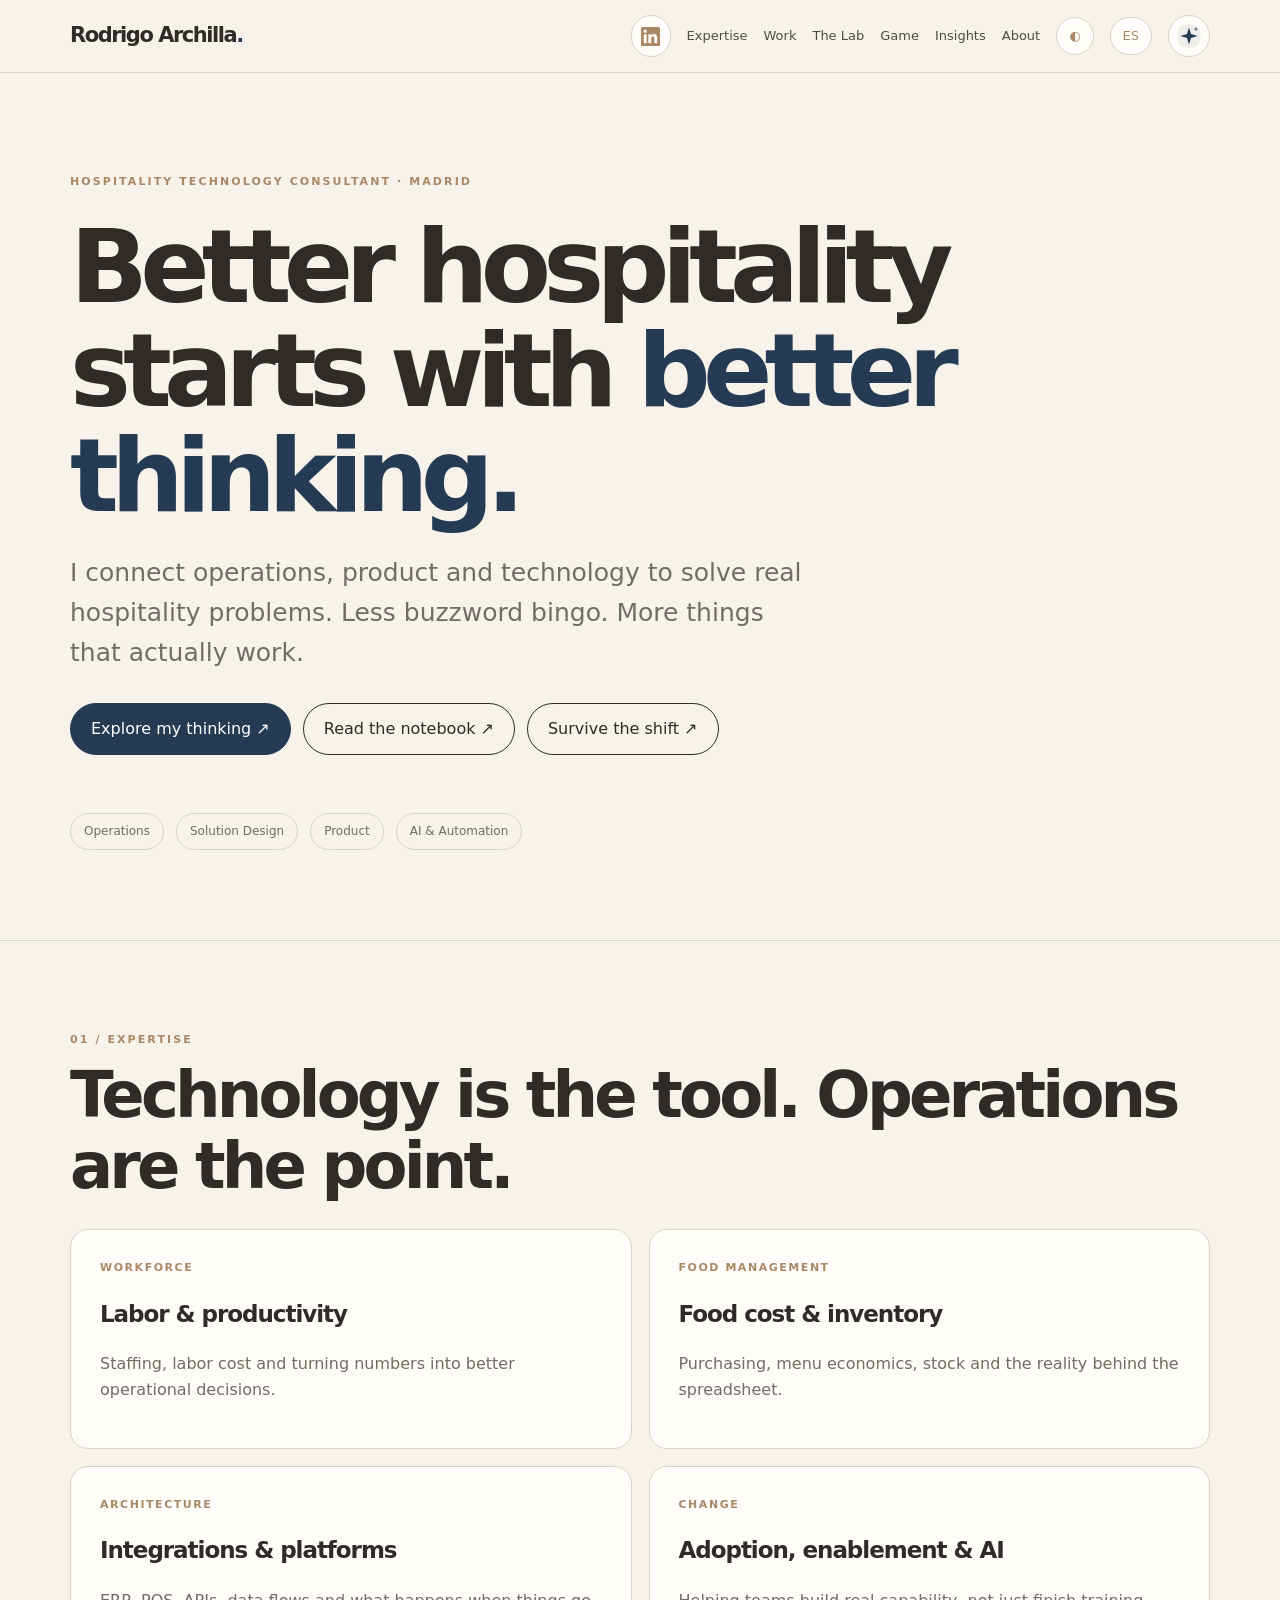
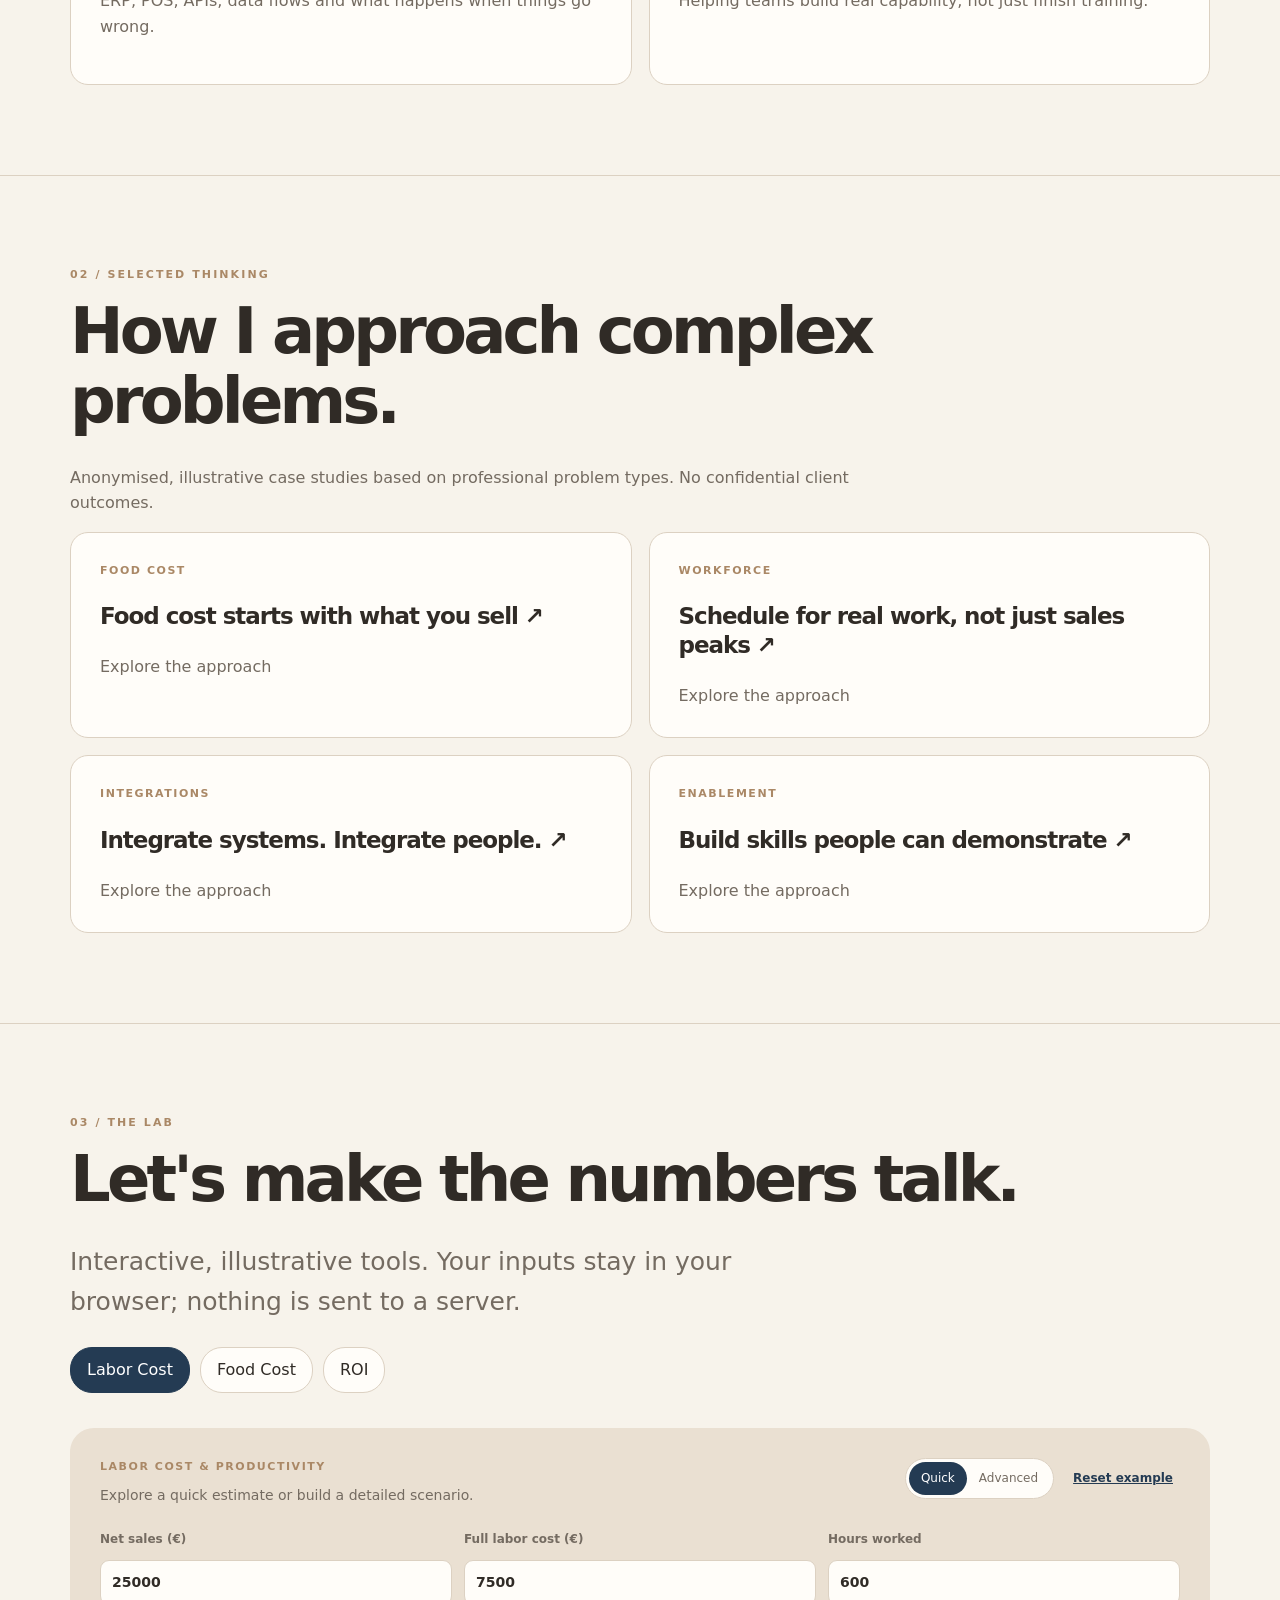
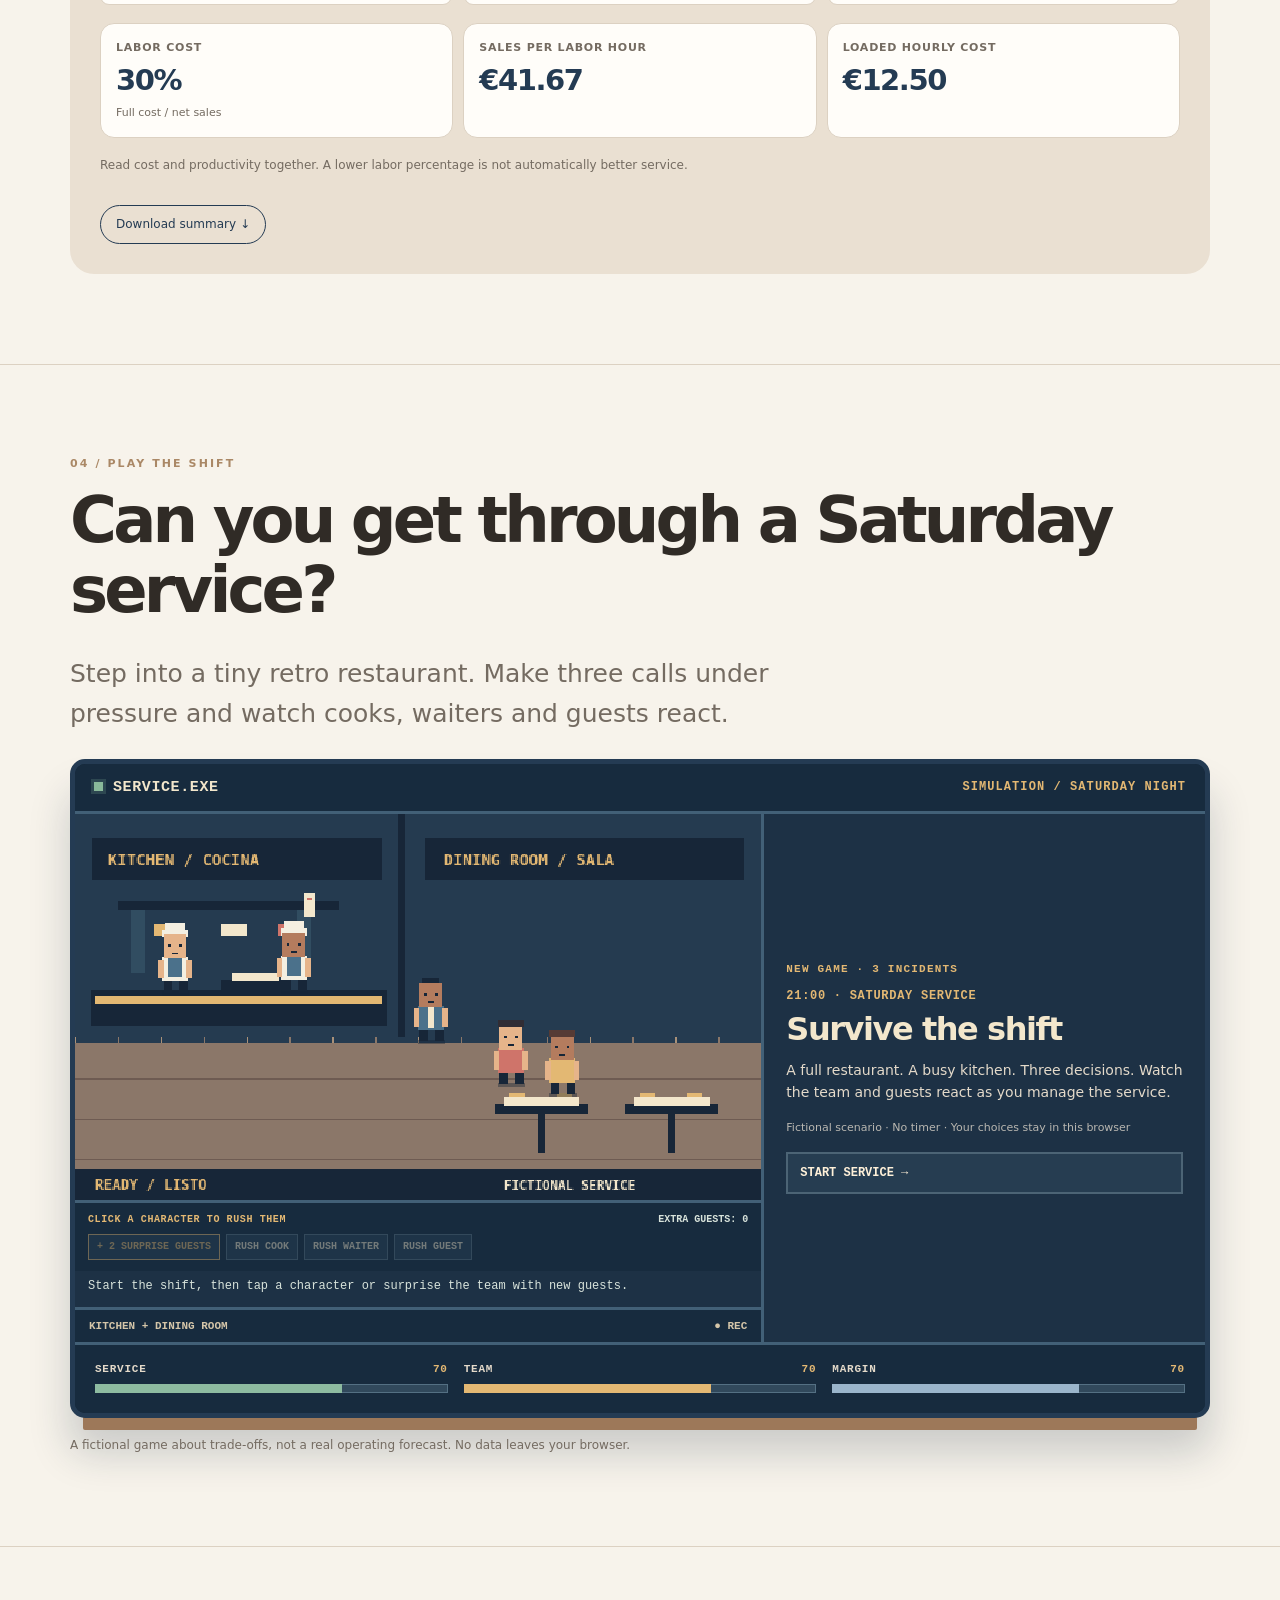
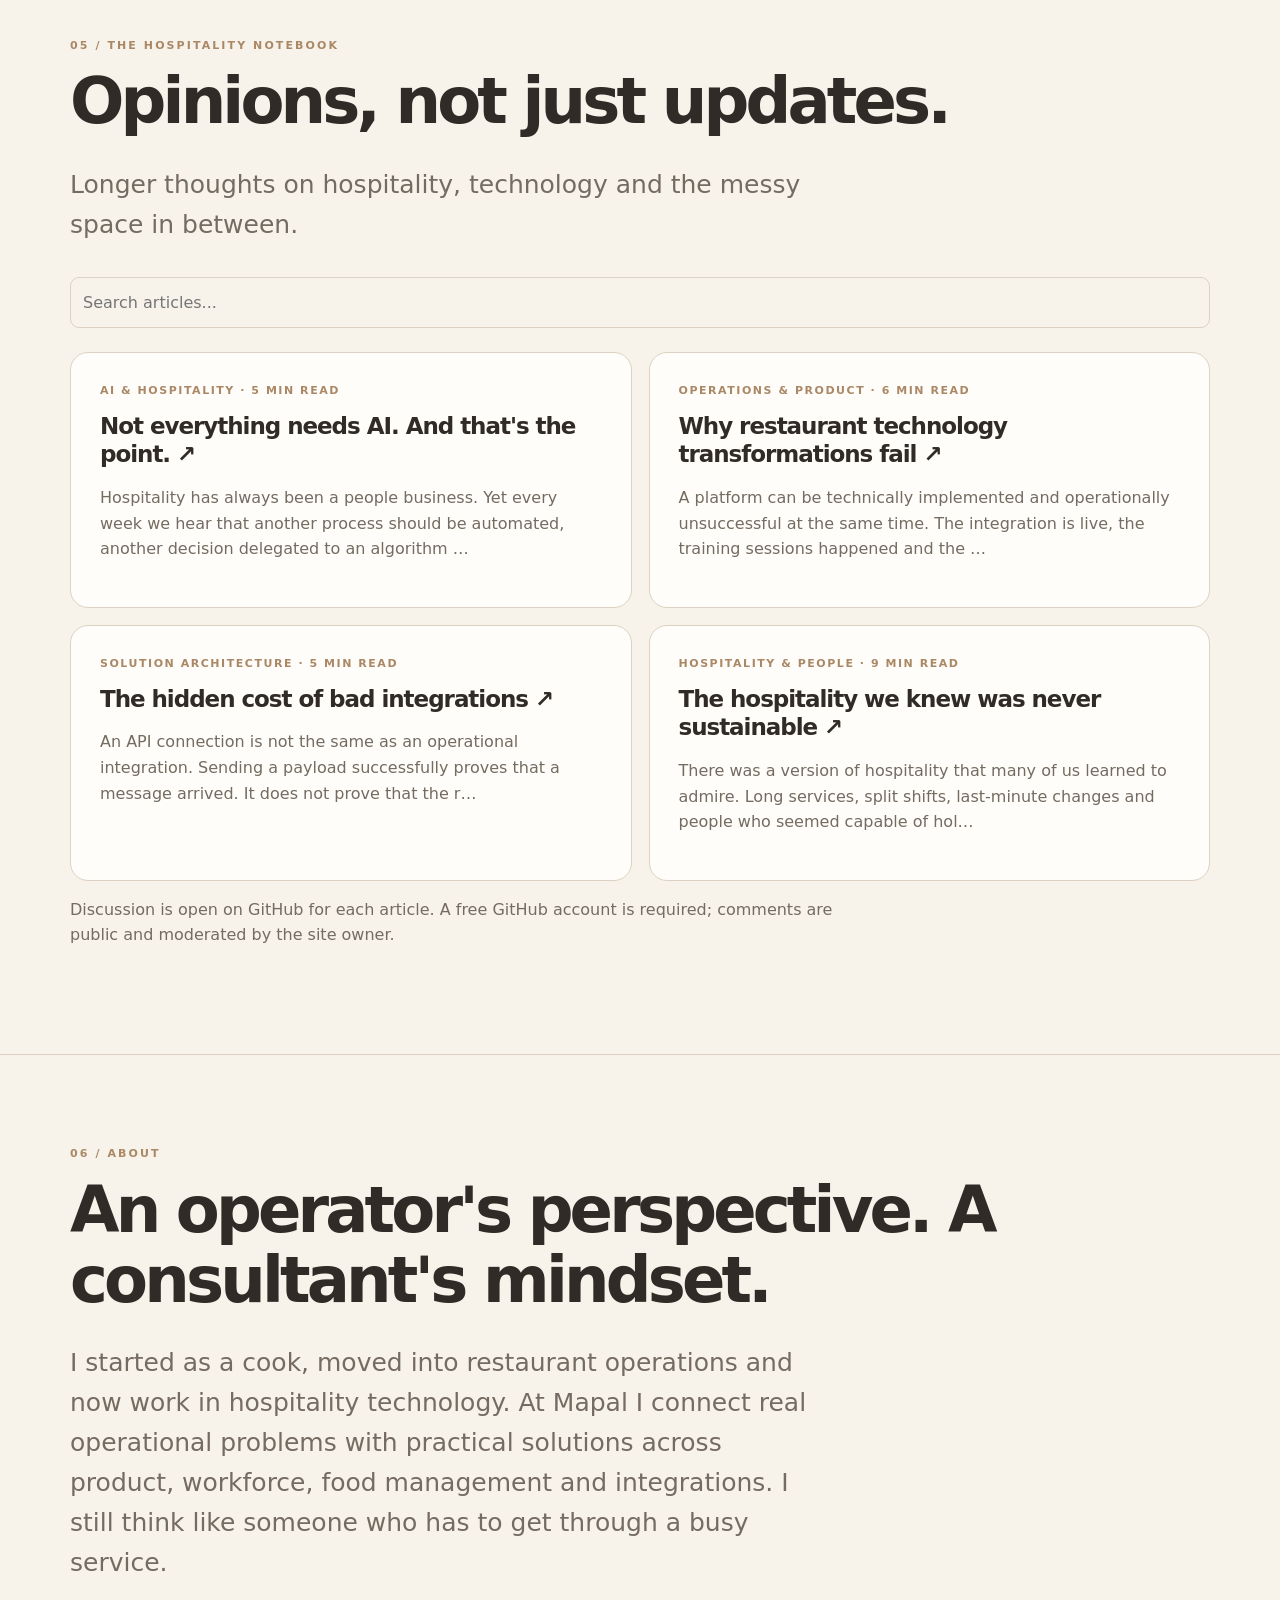
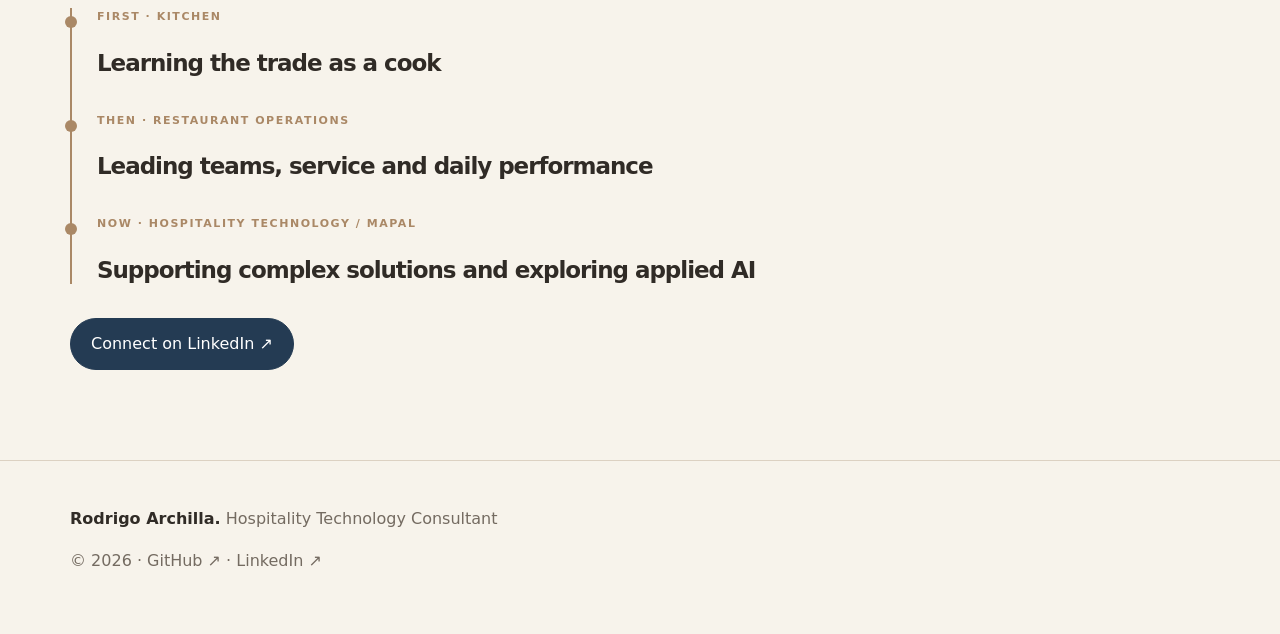
==== commit 99b1df23: "Apply Satoshi typography site-wide" ====
--- a/index.html
+++ b/index.html
@@ -1,5 +1,5 @@
-<!doctype html><html lang="en"><head><meta charset="utf-8"><meta name="viewport" content="width=device-width,initial-scale=1"><title>Rodrigo Archilla | Hospitality Technology Consultant</title><meta name="description" content="Rodrigo Archilla — Hospitality Technology Consultant. Insights, operational tools and solution design for better hospitality."><meta name="theme-color" content="#f7f3eb"><link rel="canonical" href="https://raarchilla-create.github.io/"><meta property="og:type" content="website"><meta property="og:title" content="Rodrigo Archilla — Hospitality Technology Consultant"><meta property="og:description" content="Better hospitality starts with better thinking. Explore operations, product, technology and practical AI."><meta property="og:url" content="https://raarchilla-create.github.io/"><meta name="twitter:card" content="summary_large_image"><meta property="og:image" content="https://raarchilla-create.github.io/social.svg"><script type="application/ld+json">{"@context":"https://schema.org","@type":"Person","name":"Rodrigo Archilla","jobTitle":"Hospitality Technology Consultant","url":"https://raarchilla-create.github.io/","sameAs":["https://www.linkedin.com/in/rodrigoarchilla","https://github.com/raarchilla-create"]}</script><style>
-:root{--bg:#f7f3eb;--paper:#fffdf9;--ink:#302b26;--muted:#746b61;--border:#dcd1c2;--accent:#aa8866;--shade:#eae0d2;--shadow:0 18px 65px #3c2e1b12}body.dark{--bg:#211f1c;--paper:#2b2824;--ink:#f3eee6;--muted:#bdb0a2;--border:#514a42;--accent:#d8b48b;--shade:#36312c;--shadow:0 18px 65px #0005}*{box-sizing:border-box}html{scroll-behavior:smooth}body{background:var(--bg);color:var(--ink);margin:0;font:16px/1.6 system-ui,-apple-system,Segoe UI,sans-serif;transition:background .3s,color .3s}button,input,select{font:inherit}button{cursor:pointer}a{color:inherit;text-decoration:none}a:hover{text-decoration:underline}.wrap{width:min(1140px,calc(100% - 42px));margin:auto}.top{position:sticky;top:0;z-index:10;background:var(--bg);border-bottom:1px solid var(--border)}.nav{display:flex;align-items:center;justify-content:space-between;gap:18px;min-height:72px}.brand{font-weight:800;font-size:21px;letter-spacing:-.07em;white-space:nowrap;flex-shrink:0}.brand b{color:var(--accent)}.links{display:flex;align-items:center;gap:16px;font-size:13px;flex-shrink:0}.links a{opacity:.84}.iconbtn{border:1px solid var(--border);background:var(--paper);color:var(--accent);padding:8px 12px;border-radius:24px}.mobile{display:none}.hero{padding:100px 0 90px;min-height:76vh;display:flex;align-items:center}.eyebrow{font-size:11px;font-weight:750;text-transform:uppercase;letter-spacing:.19em;color:var(--accent)}h1{font-size:clamp(54px,8vw,105px);line-height:1.02;letter-spacing:-.077em;max-width:1060px;margin:24px 0}h2{font-size:clamp(35px,5vw,64px);letter-spacing:-.06em;line-height:1.1;margin:12px 0 28px}h3{font-size:23px;letter-spacing:-.045em;line-height:1.25}p{max-width:78ch}.lead{font-size:clamp(19px,2.3vw,25px);max-width:750px;color:var(--muted)}.buttons{display:flex;flex-wrap:wrap;gap:12px;margin-top:30px}.button{border:1px solid var(--ink);background:transparent;color:var(--ink);padding:12px 20px;border-radius:40px;display:inline-block;transition:transform .2s}.button.primary{background:var(--ink);color:var(--bg)}.button:hover{transform:translateY(-3px);text-decoration:none}.strip{display:flex;gap:12px;flex-wrap:wrap;margin-top:58px}.pill{border:1px solid var(--border);padding:8px 13px;border-radius:25px;font-size:12px;color:var(--muted)}section{padding:90px 0;border-top:1px solid var(--border)}.grid{display:grid;grid-template-columns:repeat(2,minmax(0,1fr));gap:17px}.card{border:1px solid var(--border);background:var(--paper);padding:29px;border-radius:18px;transition:transform .25s,box-shadow .25s}.card:hover{transform:translateY(-4px);box-shadow:var(--shadow)}.card p{color:var(--muted)}.wide{grid-column:span 2}.tag{color:var(--accent);font-size:11px;font-weight:750;text-transform:uppercase;letter-spacing:.14em}.muted{color:var(--muted)}.feature{background:var(--shade);border-radius:24px;padding:35px;margin-top:35px}.tabs{display:flex;gap:10px;flex-wrap:wrap;margin:20px 0}.tabs button{border:1px solid var(--border);border-radius:22px;padding:9px 16px;background:var(--paper);color:var(--ink)}.tabs button.active{background:var(--ink);color:var(--bg)}.inputs{display:grid;grid-template-columns:repeat(3,1fr);gap:12px}.inputs label{font-size:13px;color:var(--muted)}input[type=number],input[type=search]{background:var(--bg);border:1px solid var(--border);color:var(--ink);border-radius:9px;padding:12px;width:100%;margin-top:7px}.metric{font-size:clamp(38px,5vw,60px);font-weight:800;letter-spacing:-.065em;line-height:1.1;margin:22px 0 4px}.bar{height:12px;background:var(--shade);border-radius:20px;overflow:hidden;margin-top:20px}.fill{height:100%;background:var(--accent);width:0;transition:width .4s}.case-btn{width:100%;text-align:left;border:0;background:transparent;color:var(--ink);padding:0}.case-detail{display:none;border-top:1px solid var(--border);margin-top:18px;padding-top:14px}.case-detail.open{display:block}.case-detail strong{display:block;margin-top:13px}.article{display:block}.article:hover{text-decoration:none}.article h3{margin:12px 0}.article-view{display:none;max-width:800px;margin:auto;padding:70px 0}.article-view.active{display:block}.article-view p{font-size:19px;line-height:1.85;margin:26px 0}.back{border:0;background:transparent;color:var(--accent);padding:0}.timeline{border-left:2px solid var(--accent);padding-left:25px}.timeline article{position:relative;margin:0 0 34px}.timeline article:before{content:"";position:absolute;width:12px;height:12px;background:var(--accent);border-radius:50%;left:-32px;top:8px}.reveal{opacity:0;transform:translateY(22px);transition:opacity .7s,transform .7s}.reveal.visible{opacity:1;transform:none}footer{padding:45px 0;border-top:1px solid var(--border)}.hide{display:none!important}#articleArea{min-height:70vh}@media(max-width:760px){.links a{display:none}.links{gap:7px}.mobile{display:block}.hero{padding:70px 0;min-height:67vh}h1{font-size:clamp(49px,12vw,75px)}section{padding:60px 0}.grid,.inputs{grid-template-columns:1fr}.wide{grid-column:auto}.card{padding:22px}.feature{padding:20px}.article-view{padding:45px 0}.article-view p{font-size:17px}}@media(prefers-reduced-motion:reduce){*,*:before,*:after{scroll-behavior:auto!important;animation:none!important;transition:none!important}.reveal{opacity:1;transform:none}}
+<!doctype html><html lang="en"><head><meta charset="utf-8"><meta name="viewport" content="width=device-width,initial-scale=1"><title>Rodrigo Archilla | Hospitality Technology Consultant</title><meta name="description" content="Rodrigo Archilla — Hospitality Technology Consultant. Insights, operational tools and solution design for better hospitality."><meta name="theme-color" content="#f7f3eb"><link rel="canonical" href="https://raarchilla-create.github.io/"><meta property="og:type" content="website"><meta property="og:title" content="Rodrigo Archilla — Hospitality Technology Consultant"><meta property="og:description" content="Better hospitality starts with better thinking. Explore operations, product, technology and practical AI."><meta property="og:url" content="https://raarchilla-create.github.io/"><meta name="twitter:card" content="summary_large_image"><meta property="og:image" content="https://raarchilla-create.github.io/social.svg"><script type="application/ld+json">{"@context":"https://schema.org","@type":"Person","name":"Rodrigo Archilla","jobTitle":"Hospitality Technology Consultant","url":"https://raarchilla-create.github.io/","sameAs":["https://www.linkedin.com/in/rodrigoarchilla","https://github.com/raarchilla-create"]}</script><link rel="preconnect" href="https://api.fontshare.com"><link rel="stylesheet" href="https://api.fontshare.com/v2/css?f[]=satoshi@400,500,600,700,800&display=swap"><style>
+:root{--bg:#f7f3eb;--paper:#fffdf9;--ink:#302b26;--muted:#746b61;--border:#dcd1c2;--accent:#aa8866;--shade:#eae0d2;--shadow:0 18px 65px #3c2e1b12}body.dark{--bg:#211f1c;--paper:#2b2824;--ink:#f3eee6;--muted:#bdb0a2;--border:#514a42;--accent:#d8b48b;--shade:#36312c;--shadow:0 18px 65px #0005}*{box-sizing:border-box}html{scroll-behavior:smooth}body{background:var(--bg);color:var(--ink);margin:0;font:16px/1.6 'Satoshi',system-ui,-apple-system,Segoe UI,sans-serif;transition:background .3s,color .3s}button,input,select{font:inherit}button{cursor:pointer}a{color:inherit;text-decoration:none}a:hover{text-decoration:underline}.wrap{width:min(1140px,calc(100% - 42px));margin:auto}.top{position:sticky;top:0;z-index:10;background:var(--bg);border-bottom:1px solid var(--border)}.nav{display:flex;align-items:center;justify-content:space-between;gap:18px;min-height:72px}.brand{font-weight:800;font-size:21px;letter-spacing:-.07em;white-space:nowrap;flex-shrink:0}.brand b{color:var(--accent)}.links{display:flex;align-items:center;gap:16px;font-size:13px;flex-shrink:0}.links a{opacity:.84}.iconbtn{border:1px solid var(--border);background:var(--paper);color:var(--accent);padding:8px 12px;border-radius:24px}.mobile{display:none}.hero{padding:100px 0 90px;min-height:76vh;display:flex;align-items:center}.eyebrow{font-size:11px;font-weight:750;text-transform:uppercase;letter-spacing:.19em;color:var(--accent)}h1{font-size:clamp(54px,8vw,105px);line-height:1.02;letter-spacing:-.077em;max-width:1060px;margin:24px 0}h2{font-size:clamp(35px,5vw,64px);letter-spacing:-.06em;line-height:1.1;margin:12px 0 28px}h3{font-size:23px;letter-spacing:-.045em;line-height:1.25}p{max-width:78ch}.lead{font-size:clamp(19px,2.3vw,25px);max-width:750px;color:var(--muted)}.buttons{display:flex;flex-wrap:wrap;gap:12px;margin-top:30px}.button{border:1px solid var(--ink);background:transparent;color:var(--ink);padding:12px 20px;border-radius:40px;display:inline-block;transition:transform .2s}.button.primary{background:var(--ink);color:var(--bg)}.button:hover{transform:translateY(-3px);text-decoration:none}.strip{display:flex;gap:12px;flex-wrap:wrap;margin-top:58px}.pill{border:1px solid var(--border);padding:8px 13px;border-radius:25px;font-size:12px;color:var(--muted)}section{padding:90px 0;border-top:1px solid var(--border)}.grid{display:grid;grid-template-columns:repeat(2,minmax(0,1fr));gap:17px}.card{border:1px solid var(--border);background:var(--paper);padding:29px;border-radius:18px;transition:transform .25s,box-shadow .25s}.card:hover{transform:translateY(-4px);box-shadow:var(--shadow)}.card p{color:var(--muted)}.wide{grid-column:span 2}.tag{color:var(--accent);font-size:11px;font-weight:750;text-transform:uppercase;letter-spacing:.14em}.muted{color:var(--muted)}.feature{background:var(--shade);border-radius:24px;padding:35px;margin-top:35px}.tabs{display:flex;gap:10px;flex-wrap:wrap;margin:20px 0}.tabs button{border:1px solid var(--border);border-radius:22px;padding:9px 16px;background:var(--paper);color:var(--ink)}.tabs button.active{background:var(--ink);color:var(--bg)}.inputs{display:grid;grid-template-columns:repeat(3,1fr);gap:12px}.inputs label{font-size:13px;color:var(--muted)}input[type=number],input[type=search]{background:var(--bg);border:1px solid var(--border);color:var(--ink);border-radius:9px;padding:12px;width:100%;margin-top:7px}.metric{font-size:clamp(38px,5vw,60px);font-weight:800;letter-spacing:-.065em;line-height:1.1;margin:22px 0 4px}.bar{height:12px;background:var(--shade);border-radius:20px;overflow:hidden;margin-top:20px}.fill{height:100%;background:var(--accent);width:0;transition:width .4s}.case-btn{width:100%;text-align:left;border:0;background:transparent;color:var(--ink);padding:0}.case-detail{display:none;border-top:1px solid var(--border);margin-top:18px;padding-top:14px}.case-detail.open{display:block}.case-detail strong{display:block;margin-top:13px}.article{display:block}.article:hover{text-decoration:none}.article h3{margin:12px 0}.article-view{display:none;max-width:800px;margin:auto;padding:70px 0}.article-view.active{display:block}.article-view p{font-size:19px;line-height:1.85;margin:26px 0}.back{border:0;background:transparent;color:var(--accent);padding:0}.timeline{border-left:2px solid var(--accent);padding-left:25px}.timeline article{position:relative;margin:0 0 34px}.timeline article:before{content:"";position:absolute;width:12px;height:12px;background:var(--accent);border-radius:50%;left:-32px;top:8px}.reveal{opacity:0;transform:translateY(22px);transition:opacity .7s,transform .7s}.reveal.visible{opacity:1;transform:none}footer{padding:45px 0;border-top:1px solid var(--border)}.hide{display:none!important}#articleArea{min-height:70vh}@media(max-width:760px){.links a{display:none}.links{gap:7px}.mobile{display:block}.hero{padding:70px 0;min-height:67vh}h1{font-size:clamp(49px,12vw,75px)}section{padding:60px 0}.grid,.inputs{grid-template-columns:1fr}.wide{grid-column:auto}.card{padding:22px}.feature{padding:20px}.article-view{padding:45px 0}.article-view p{font-size:17px}}@media(prefers-reduced-motion:reduce){*,*:before,*:after{scroll-behavior:auto!important;animation:none!important;transition:none!important}.reveal{opacity:1;transform:none}}
 
 /* Compact mobile-first knowledge chat */
 .agent-card{padding:0!important;overflow:hidden}.agent-head{padding:22px 24px;border-bottom:1px solid var(--border);background:var(--paper)}.agent-head h3{margin:7px 0 5px;font-size:21px}.agent-head p{font-size:13px;line-height:1.55;color:var(--muted);margin:0}.agent-chat{padding:18px 22px;min-height:130px;max-height:390px;overflow:auto;display:flex;flex-direction:column;gap:14px}.agent-bubble{max-width:94%;padding:13px 16px;border-radius:16px;font-size:14px;line-height:1.65;overflow-wrap:anywhere}.agent-bubble.user{align-self:flex-end;background:var(--ink);color:var(--bg);border-bottom-right-radius:5px}.agent-bubble.bot{align-self:flex-start;background:var(--bg);color:var(--ink);border:1px solid var(--border);border-bottom-left-radius:5px}.agent-bubble p{margin:0 0 10px}.agent-bubble p:last-child{margin-bottom:0}.agent-bubble a{display:inline-block;margin:5px 9px 2px 0;font-size:11px;letter-spacing:0;text-transform:none;text-decoration:underline}.agent-form{display:flex;gap:9px;padding:14px 18px;border-top:1px solid var(--border);align-items:center}.agent-form input[type=search]{margin:0;min-width:0;flex:1;background:var(--bg);font-size:14px;border-radius:25px}.agent-form button{flex:none;border-radius:25px;padding:11px 17px;font-size:13px}.agent-status{font-size:11px;color:var(--muted);padding:0 23px 15px}.agent-chat:empty:before{content:'Ask about food cost, staffing, compliance or integrations.';color:var(--muted);font-size:13px;align-self:center;margin:auto;text-align:center}@media(max-width:760px){.agent-head{padding:17px}.agent-chat{padding:14px;max-height:340px;min-height:110px}.agent-form{padding:12px;gap:7px}.agent-form button{padding:11px 14px}.agent-bubble{max-width:98%;font-size:13px}}
